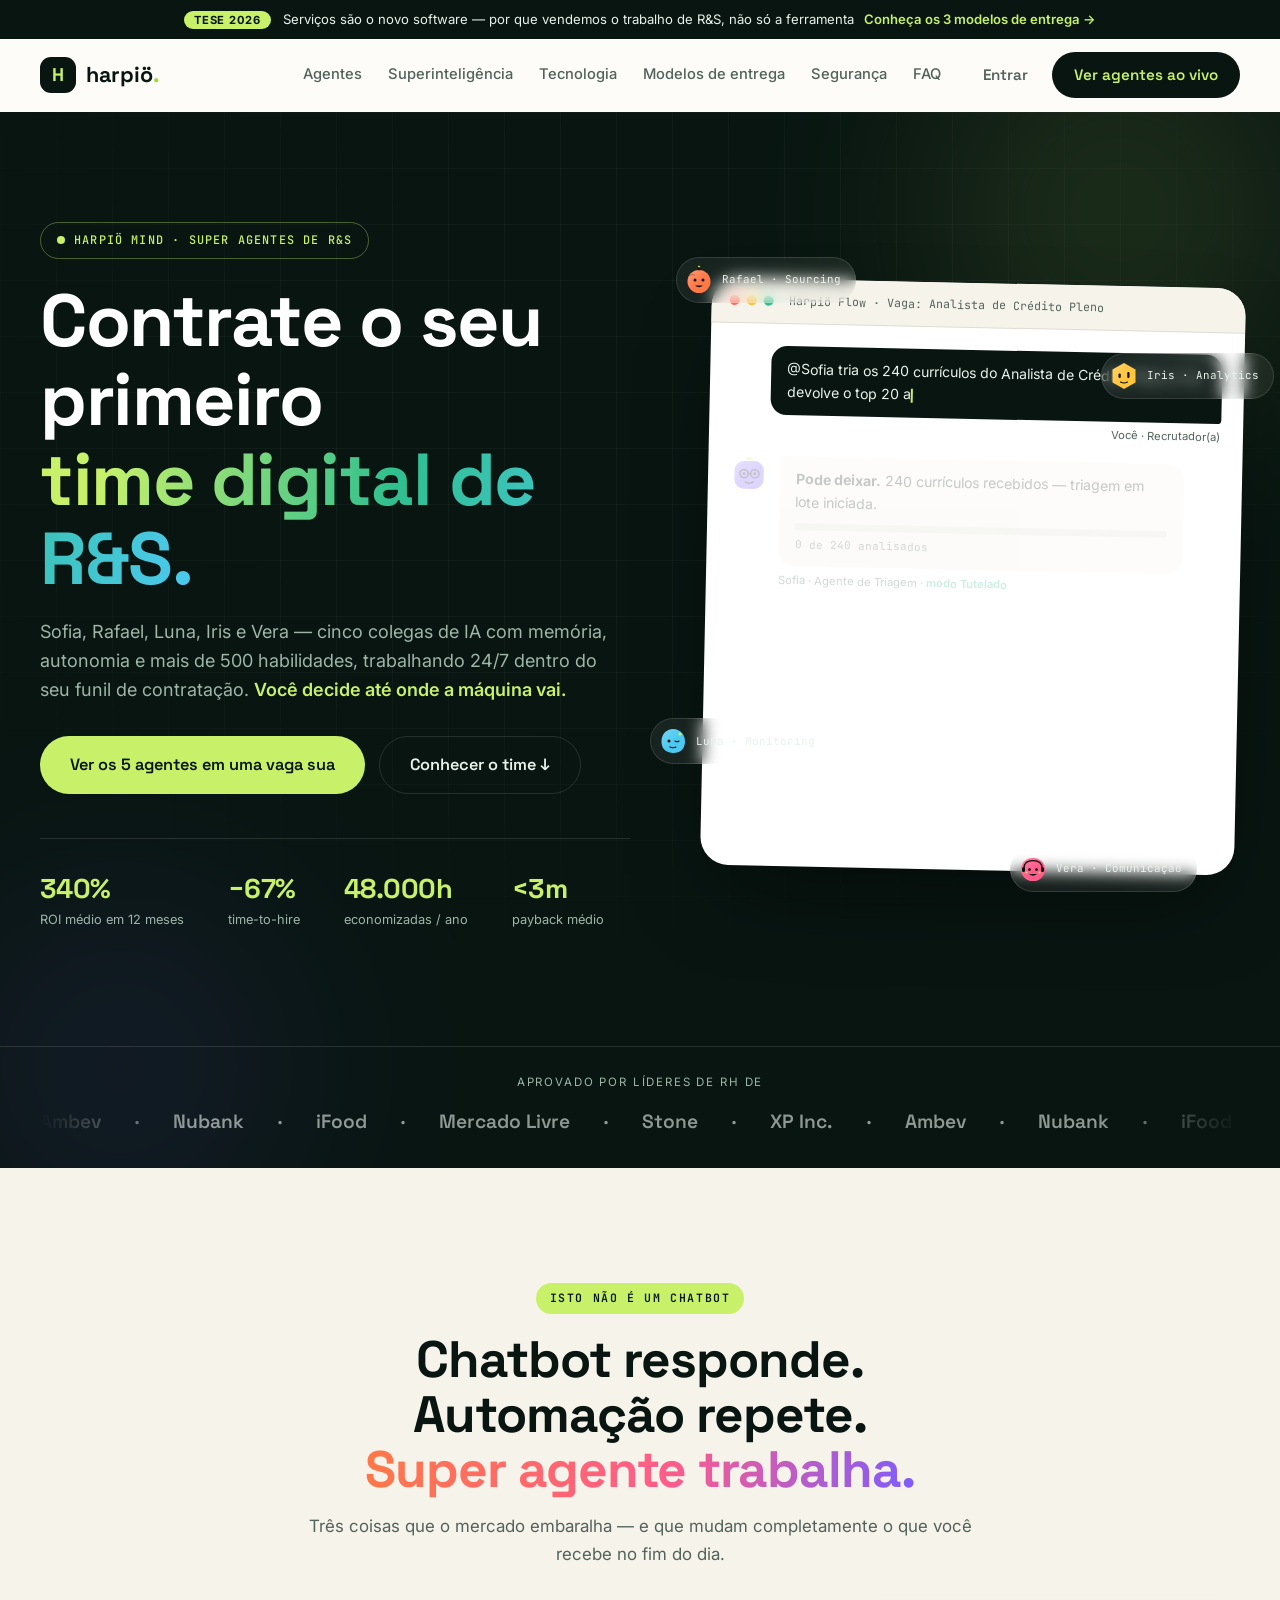
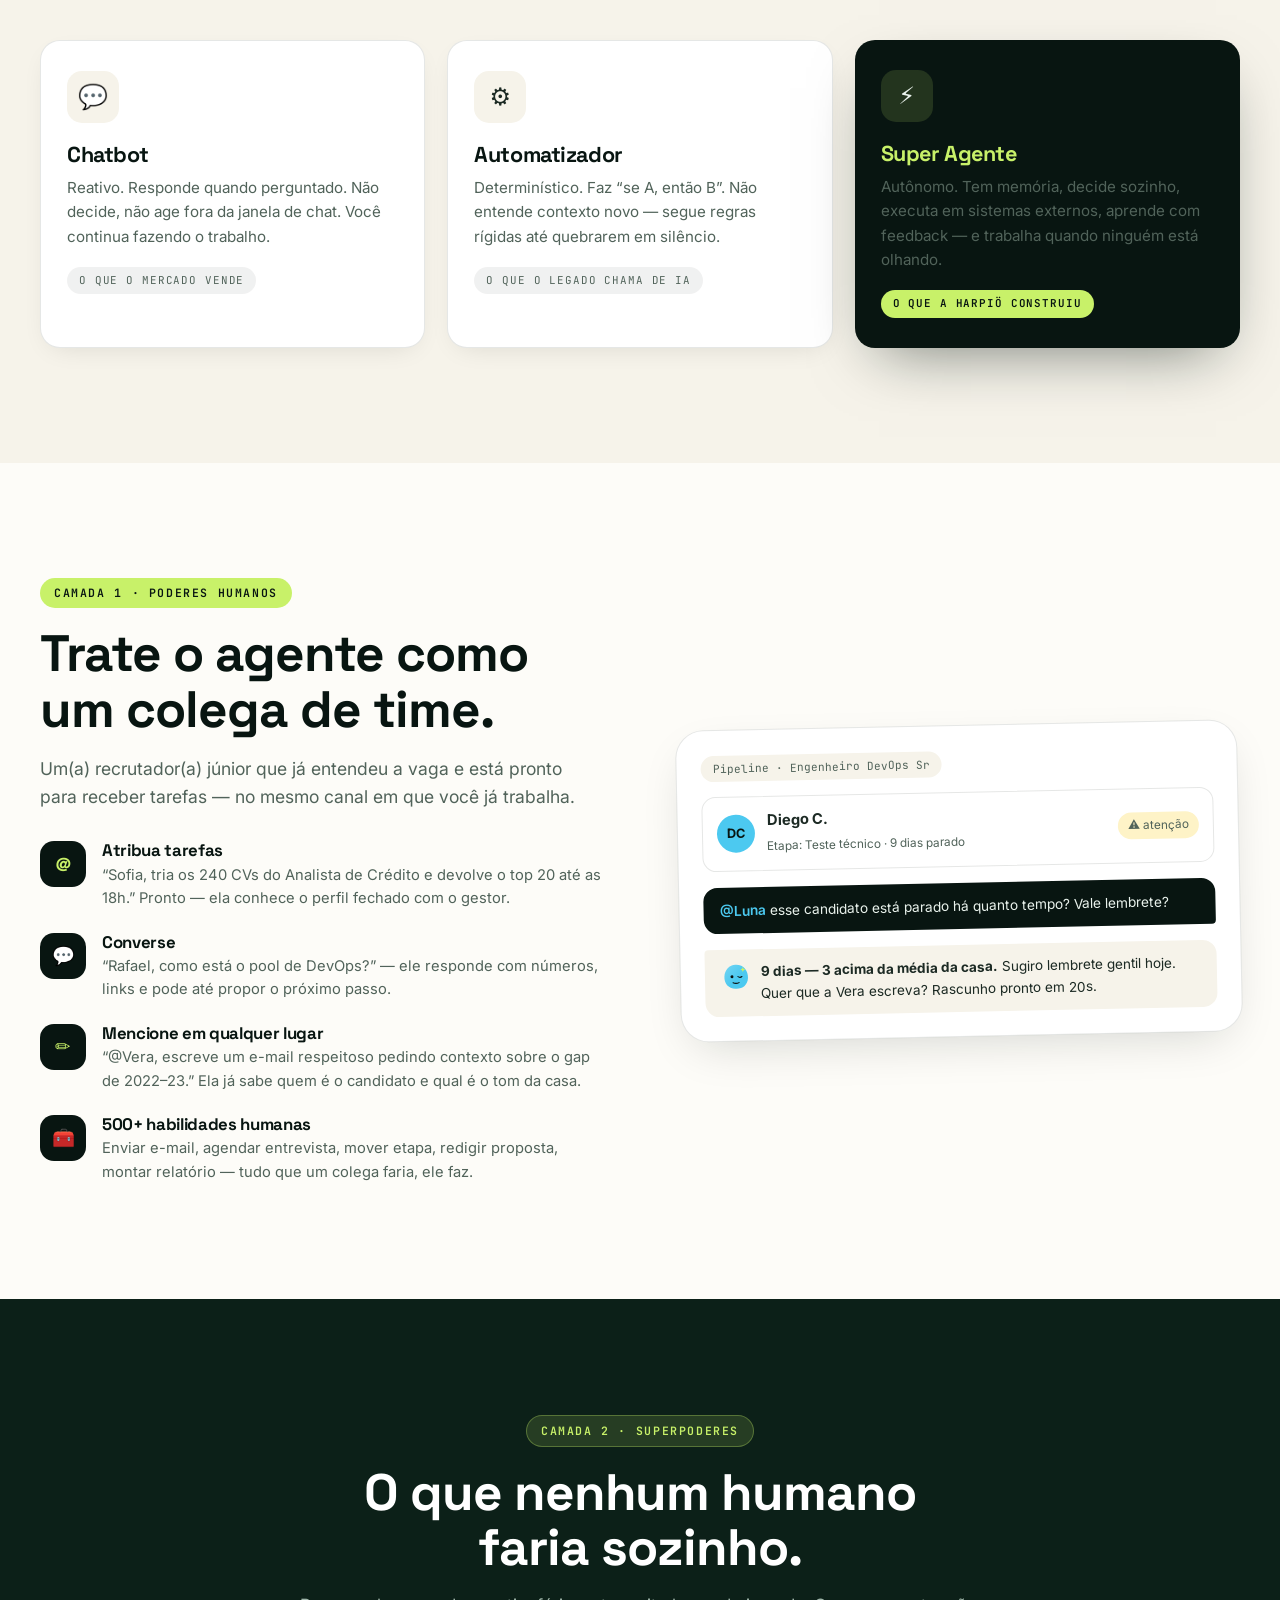
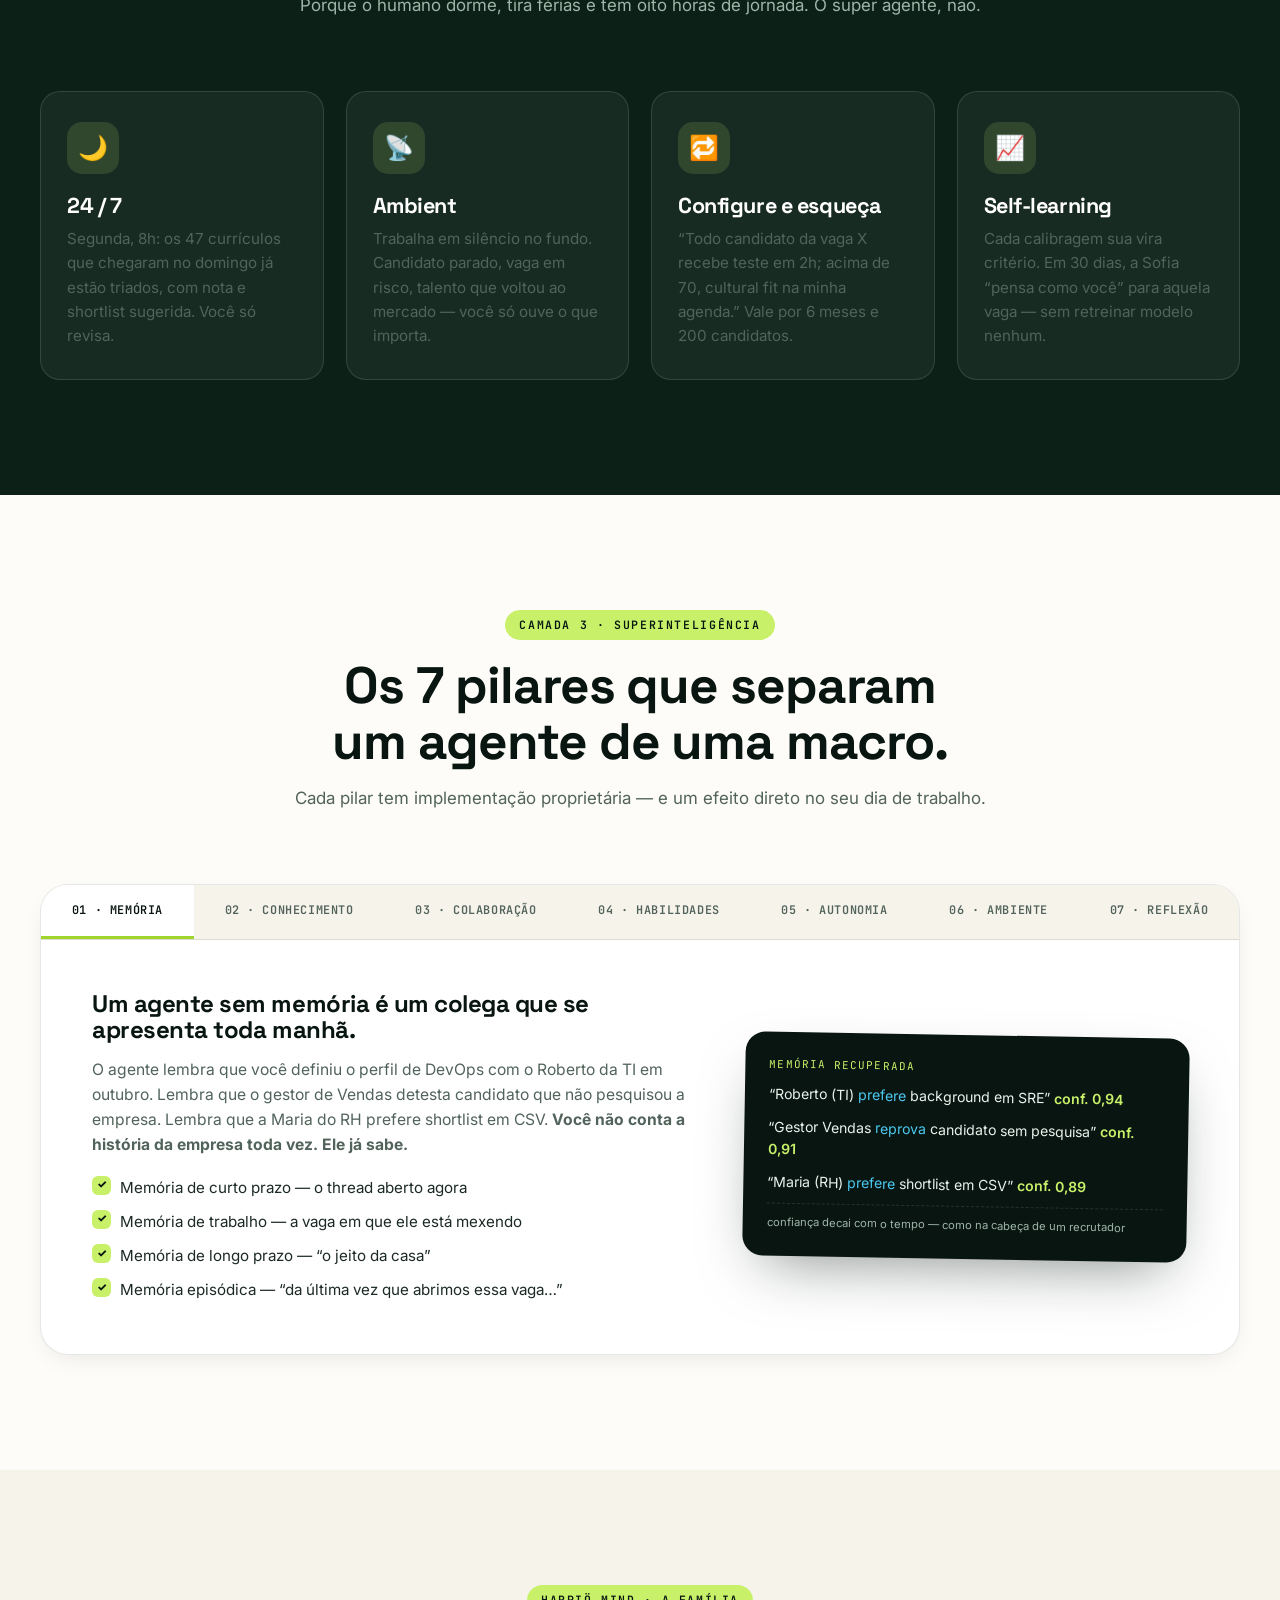
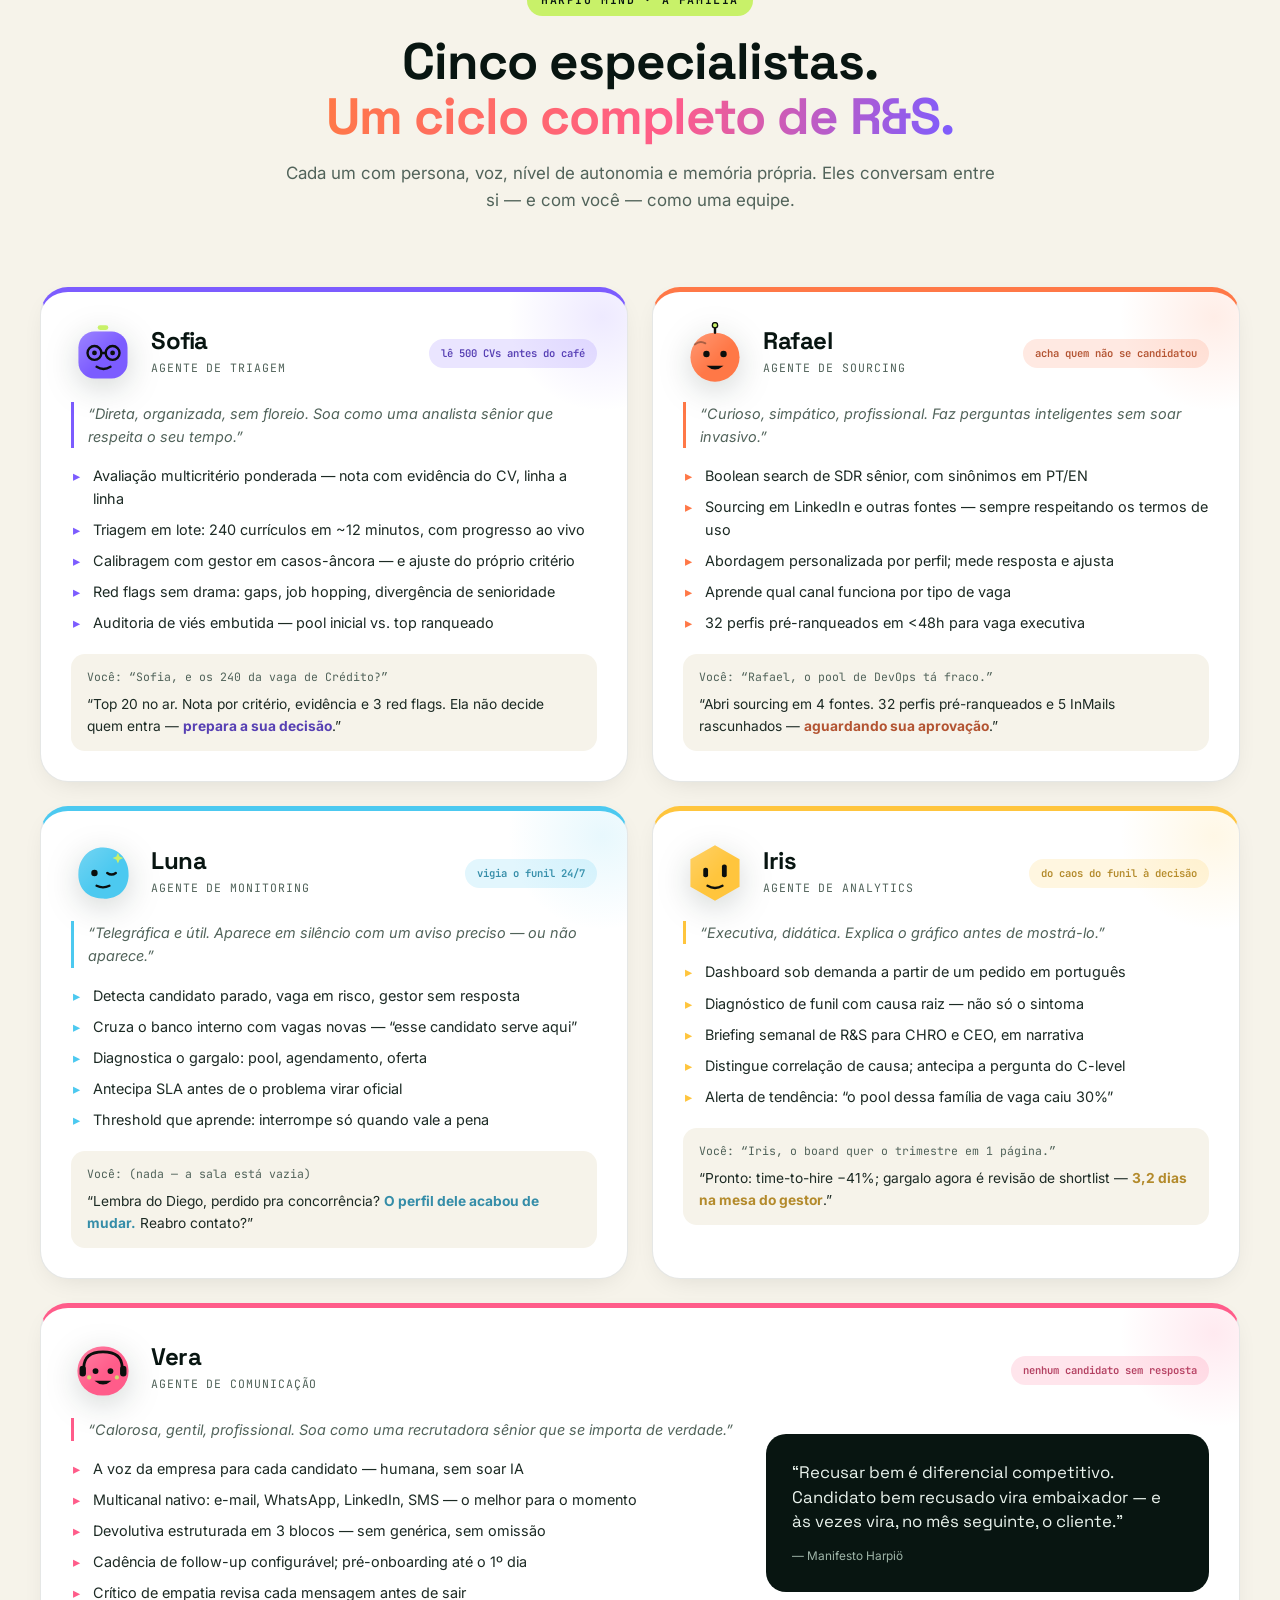
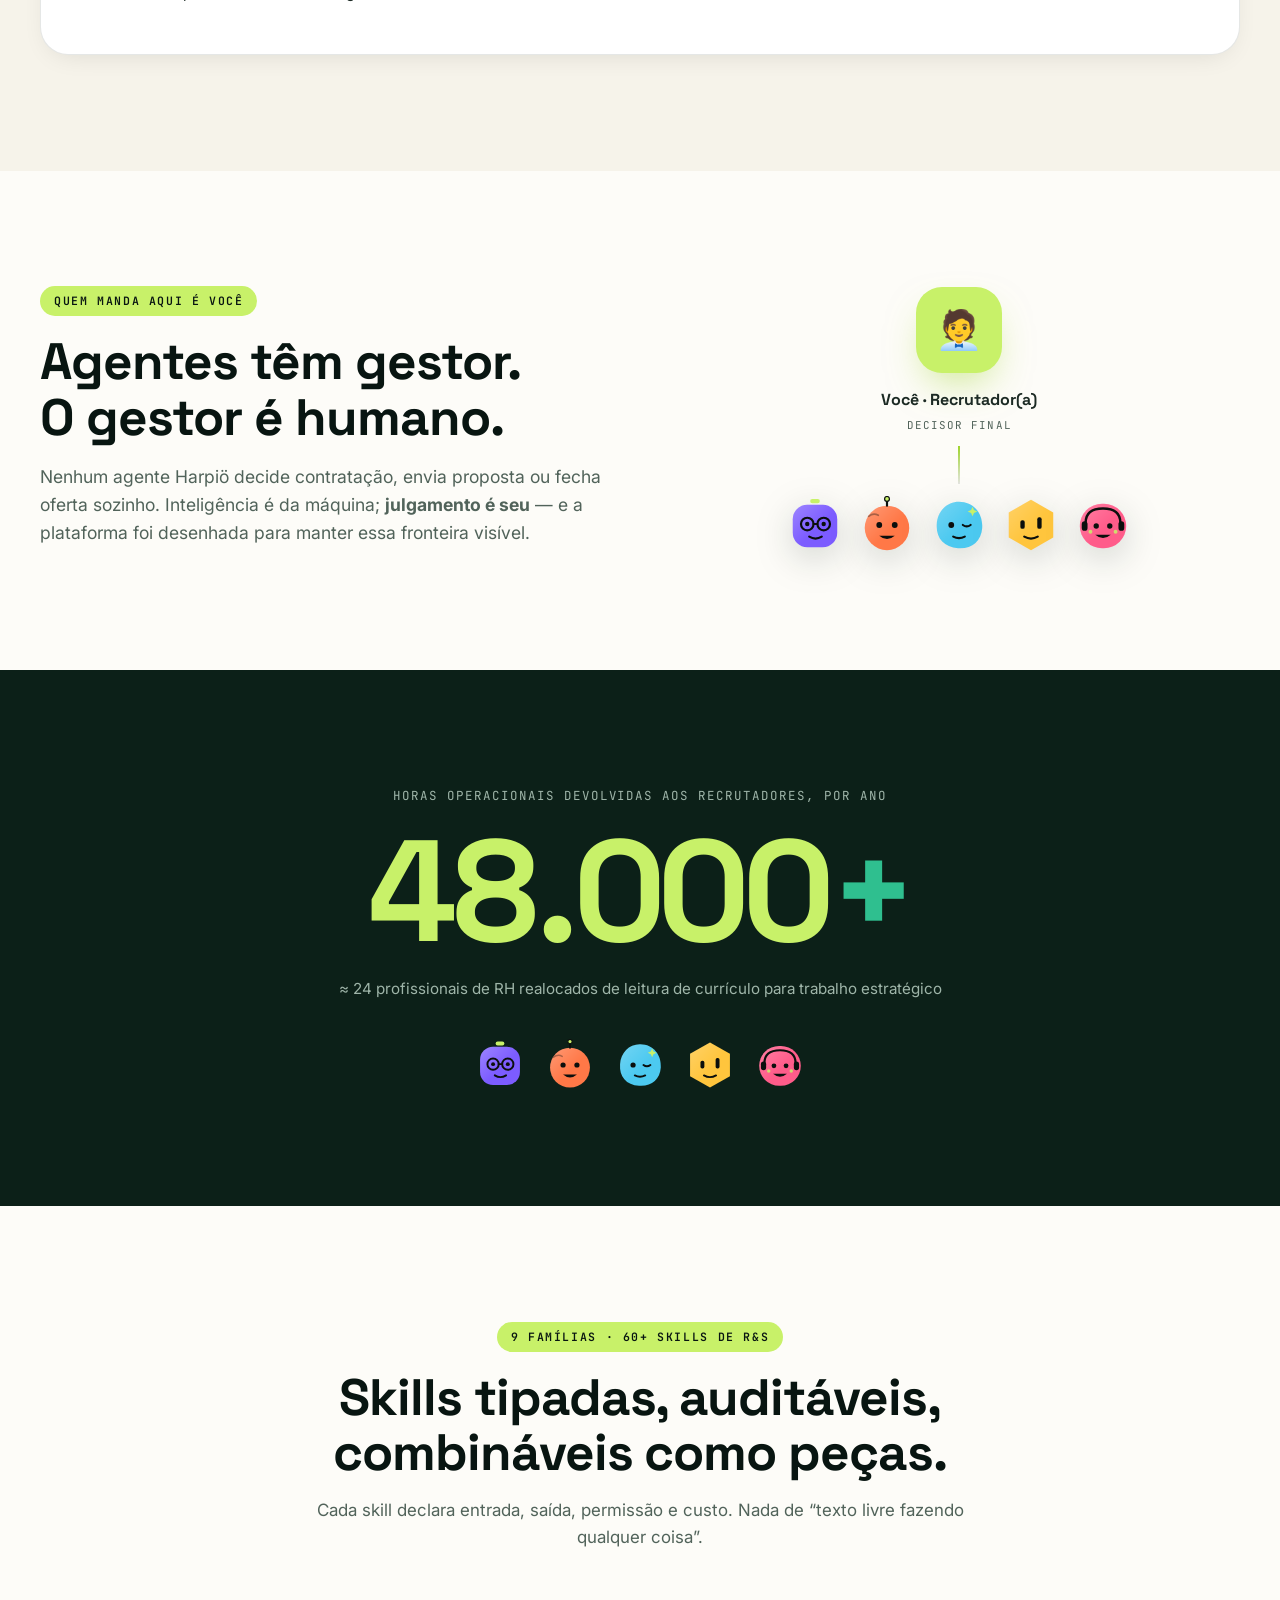
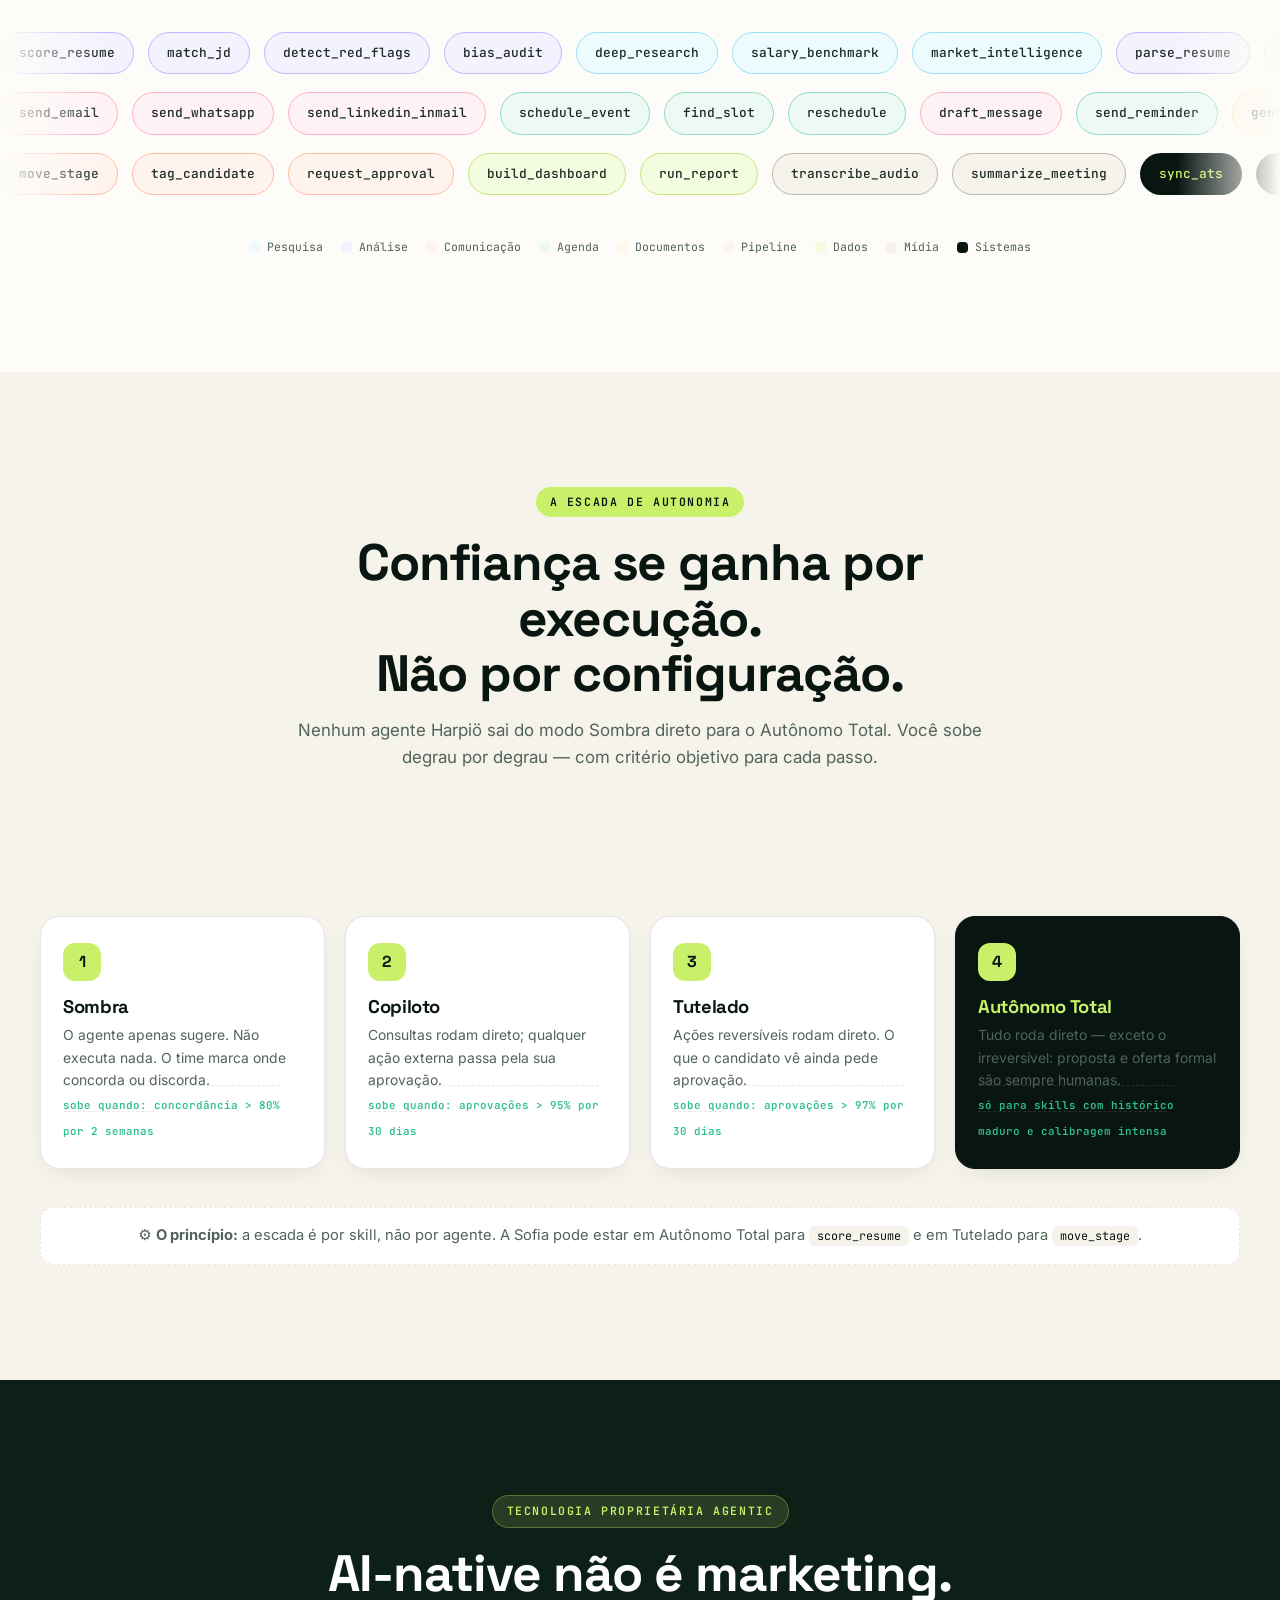
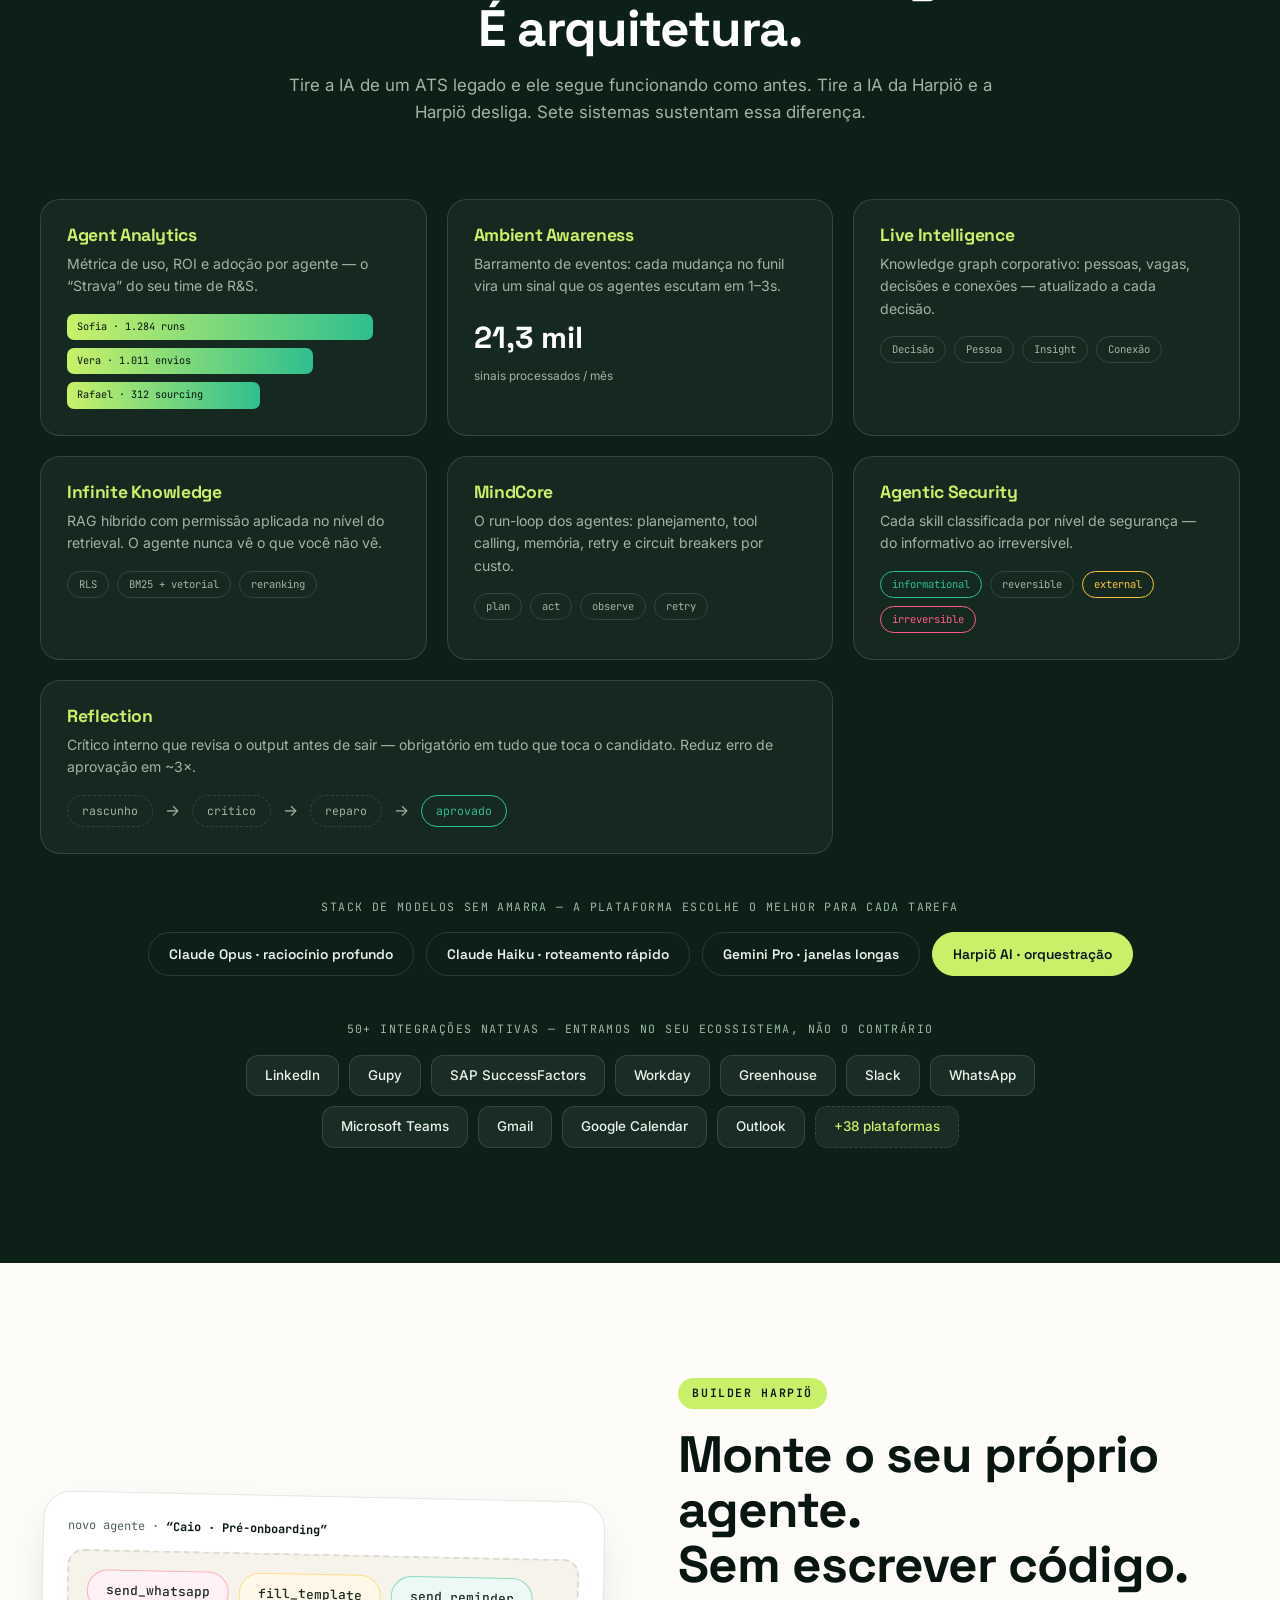
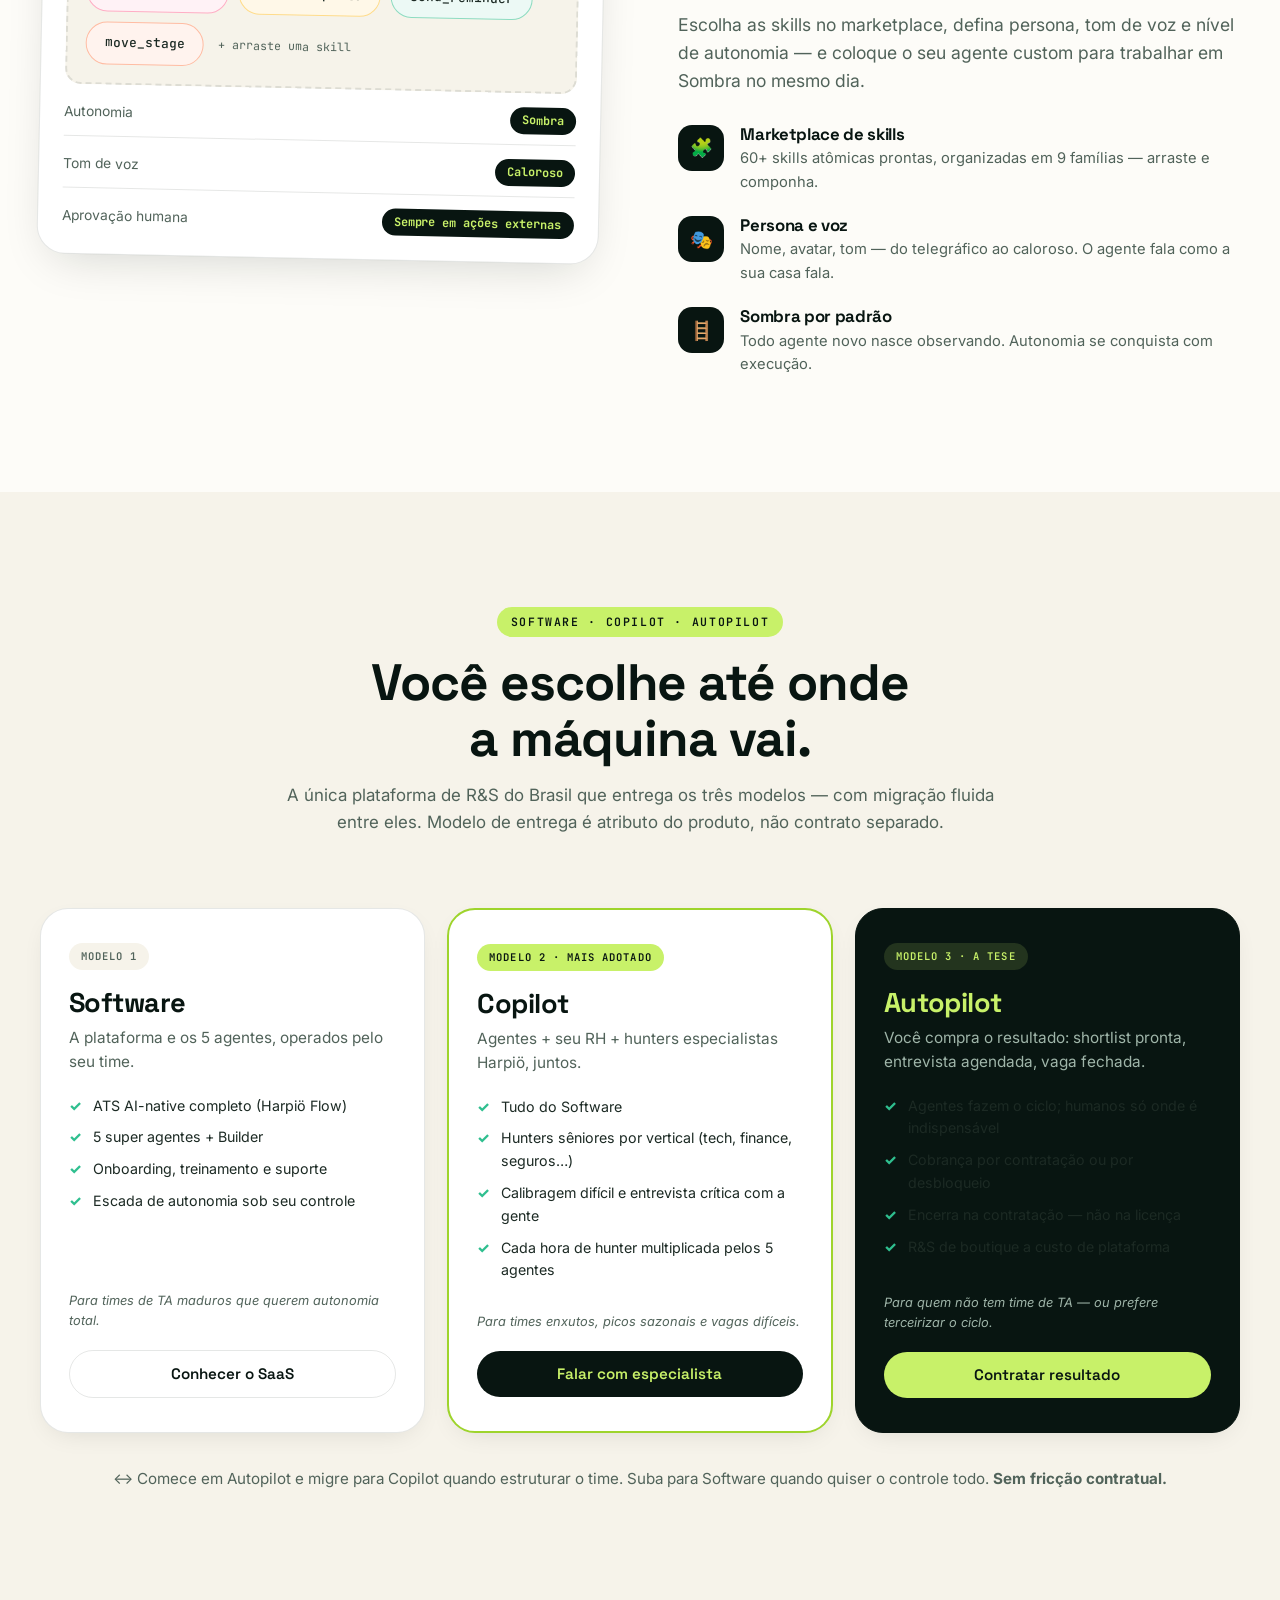
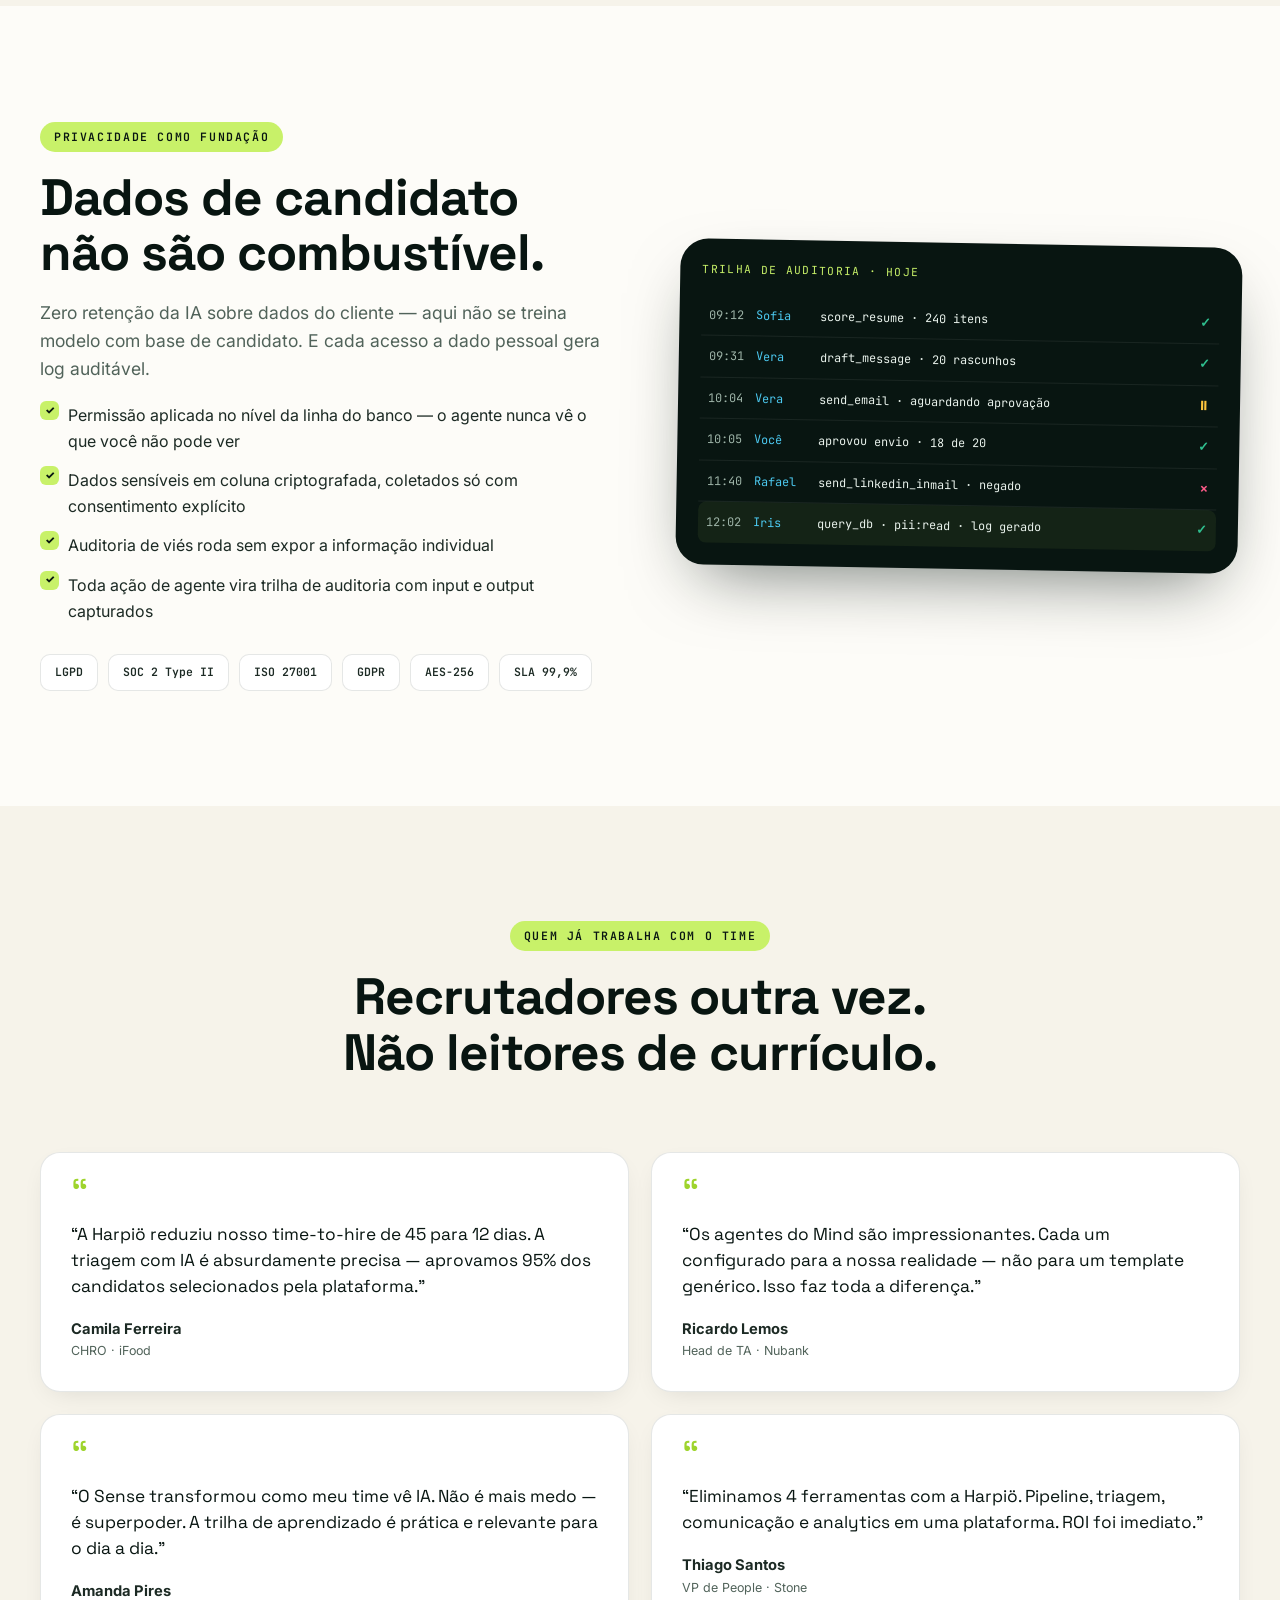
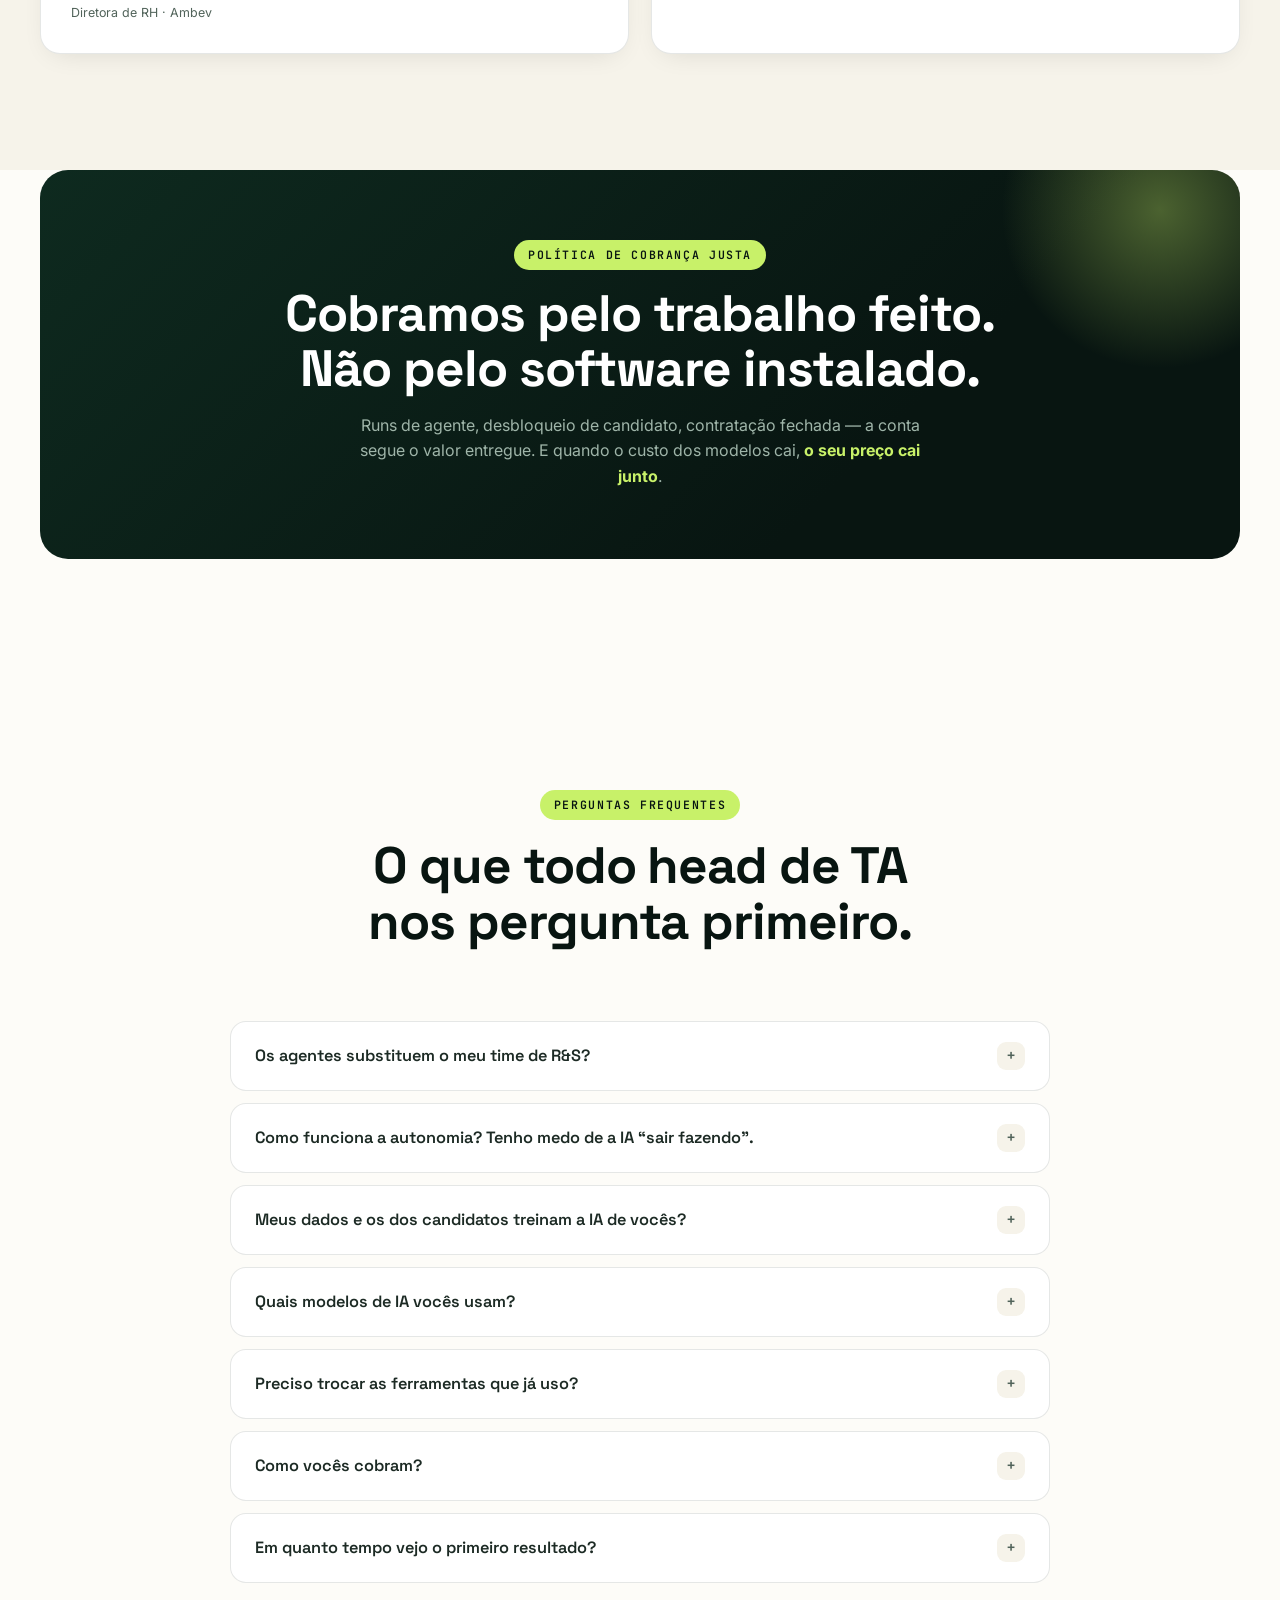
==== index.html @ da3b15f9 "Cria landing page Harpiö Mind — Super Agentes de R&S Landing page AI-native da Harpiö apresentando o" ====
<!DOCTYPE html>
<html lang="pt-BR">
<head>
  <meta charset="UTF-8" />
  <meta name="viewport" content="width=device-width, initial-scale=1.0" />
  <title>Harpiö Mind · Super Agentes de R&S — A primeira HRtech AI-native do Brasil</title>
  <meta name="description" content="Sofia, Rafael, Luna, Iris e Vera — cinco super agentes de IA especialistas em Recrutamento & Seleção. Com memória, autonomia e 500+ habilidades, operando 24/7 dentro do seu funil." />
  <meta property="og:title" content="Harpiö Mind · Super Agentes de R&S" />
  <meta property="og:description" content="O primeiro time digital de R&S do Brasil. Você decide até onde a máquina vai." />
  <link rel="preconnect" href="https://fonts.googleapis.com" />
  <link rel="preconnect" href="https://fonts.gstatic.com" crossorigin />
  <link href="https://fonts.googleapis.com/css2?family=Space+Grotesk:wght@400;500;600;700&family=Inter:wght@400;500;600;700&family=JetBrains+Mono:wght@400;500;600&display=swap" rel="stylesheet" />
  <link rel="stylesheet" href="assets/css/styles.css" />
  <link rel="icon" href="data:image/svg+xml,<svg xmlns='http://www.w3.org/2000/svg' viewBox='0 0 64 64'><rect width='64' height='64' rx='16' fill='%23081511'/><text x='32' y='44' font-size='36' font-family='Arial' font-weight='bold' text-anchor='middle' fill='%23C8F169'>H</text></svg>" />
</head>
<body>

  <!-- ============ SVG SPRITE · AVATARES ORIGINAIS DOS AGENTES ============ -->
  <svg width="0" height="0" style="position:absolute" aria-hidden="true">
    <defs>
      <!-- Sofia · Triagem · violeta · óculos de analista -->
      <symbol id="av-sofia" viewBox="0 0 120 120">
        <rect x="14" y="18" width="92" height="88" rx="30" fill="#7C5CFF"/>
        <rect x="14" y="18" width="92" height="88" rx="30" fill="url(#shine)" opacity=".25"/>
        <circle cx="44" cy="58" r="13" fill="none" stroke="#0B0F0D" stroke-width="4.5"/>
        <circle cx="78" cy="58" r="13" fill="none" stroke="#0B0F0D" stroke-width="4.5"/>
        <line x1="57" y1="58" x2="65" y2="58" stroke="#0B0F0D" stroke-width="4.5" stroke-linecap="round"/>
        <circle cx="44" cy="58" r="4.5" fill="#0B0F0D"/>
        <circle cx="78" cy="58" r="4.5" fill="#0B0F0D"/>
        <path d="M48 84 Q61 92 74 84" fill="none" stroke="#0B0F0D" stroke-width="4.5" stroke-linecap="round"/>
        <rect x="50" y="6" width="20" height="9" rx="4.5" fill="#C8F169"/>
      </symbol>
      <!-- Rafael · Sourcing · coral · antena de radar -->
      <symbol id="av-rafael" viewBox="0 0 120 120">
        <circle cx="60" cy="66" r="46" fill="#FF7847"/>
        <circle cx="60" cy="66" r="46" fill="url(#shine)" opacity=".25"/>
        <line x1="60" y1="20" x2="60" y2="8" stroke="#0B0F0D" stroke-width="4.5" stroke-linecap="round"/>
        <circle cx="60" cy="6" r="5" fill="#C8F169" stroke="#0B0F0D" stroke-width="2.5"/>
        <circle cx="44" cy="60" r="6" fill="#0B0F0D"/>
        <circle cx="76" cy="60" r="6" fill="#0B0F0D"/>
        <path d="M44 82 Q60 96 76 82" fill="#0B0F0D"/>
        <path d="M22 42 Q32 34 42 40" fill="none" stroke="#0B0F0D" stroke-width="3.5" stroke-linecap="round" opacity=".35"/>
      </symbol>
      <!-- Luna · Monitoring · ciano · olho fechado, vigia noturna -->
      <symbol id="av-luna" viewBox="0 0 120 120">
        <path d="M60 12 C 92 12 110 38 108 66 C 106 94 86 110 58 108 C 28 106 12 86 14 58 C16 32 34 12 60 12 Z" fill="#4CC9F0"/>
        <path d="M60 12 C 92 12 110 38 108 66 C 106 94 86 110 58 108 C 28 106 12 86 14 58 C16 32 34 12 60 12 Z" fill="url(#shine)" opacity=".22"/>
        <circle cx="44" cy="60" r="6" fill="#0B0F0D"/>
        <path d="M68 60 Q76 66 84 60" fill="none" stroke="#0B0F0D" stroke-width="4.5" stroke-linecap="round"/>
        <path d="M48 84 Q60 90 72 84" fill="none" stroke="#0B0F0D" stroke-width="4.5" stroke-linecap="round"/>
        <path d="M88 22 l3 7 7 3 -7 3 -3 7 -3 -7 -7 -3 7 -3 Z" fill="#C8F169"/>
      </symbol>
      <!-- Iris · Analytics · âmbar · olhos de barra de gráfico -->
      <symbol id="av-iris" viewBox="0 0 120 120">
        <path d="M60 8 L106 34 L106 86 L60 112 L14 86 L14 34 Z" rx="20" fill="#FFC53D"/>
        <path d="M60 8 L106 34 L106 86 L60 112 L14 86 L14 34 Z" fill="url(#shine)" opacity=".22"/>
        <rect x="38" y="50" width="9" height="18" rx="4" fill="#0B0F0D"/>
        <rect x="73" y="44" width="9" height="24" rx="4" fill="#0B0F0D"/>
        <path d="M46 84 Q60 92 74 84" fill="none" stroke="#0B0F0D" stroke-width="4.5" stroke-linecap="round"/>
      </symbol>
      <!-- Vera · Comunicação · rosa · headset e sorriso largo -->
      <symbol id="av-vera" viewBox="0 0 120 120">
        <rect x="12" y="16" width="96" height="92" rx="46" fill="#FF5C8A"/>
        <rect x="12" y="16" width="96" height="92" rx="46" fill="url(#shine)" opacity=".22"/>
        <path d="M24 56 Q24 26 60 26 Q96 26 96 56" fill="none" stroke="#0B0F0D" stroke-width="5" stroke-linecap="round"/>
        <rect x="16" y="52" width="12" height="20" rx="6" fill="#0B0F0D"/>
        <rect x="92" y="52" width="12" height="20" rx="6" fill="#0B0F0D"/>
        <circle cx="46" cy="62" r="5.5" fill="#0B0F0D"/>
        <circle cx="74" cy="62" r="5.5" fill="#0B0F0D"/>
        <path d="M44 80 Q60 94 76 80" fill="#0B0F0D"/>
        <circle cx="34" cy="74" r="4" fill="#C8F169" opacity=".85"/>
        <circle cx="86" cy="74" r="4" fill="#C8F169" opacity=".85"/>
      </symbol>
      <linearGradient id="shine" x1="0" y1="0" x2="1" y2="1">
        <stop offset="0" stop-color="#fff"/>
        <stop offset=".55" stop-color="#fff" stop-opacity="0"/>
      </linearGradient>
    </defs>
  </svg>

  <!-- ============ BARRA DE ANÚNCIO ============ -->
  <div class="announce">
    <p><span class="announce__tag">Tese 2026</span> Serviços são o novo software — por que vendemos o trabalho de R&S, não só a ferramenta <a href="#entrega">Conheça os 3 modelos de entrega →</a></p>
  </div>

  <!-- ============ HEADER ============ -->
  <header class="header" id="header">
    <div class="container header__inner">
      <a href="#" class="logo" aria-label="Harpiö — início">
        <span class="logo__mark">H</span>
        <span class="logo__word">harpiö<span class="logo__dot">.</span></span>
      </a>
      <nav class="nav" id="nav" aria-label="Navegação principal">
        <a href="#agentes">Agentes</a>
        <a href="#superinteligencia">Superinteligência</a>
        <a href="#tecnologia">Tecnologia</a>
        <a href="#entrega">Modelos de entrega</a>
        <a href="#seguranca">Segurança</a>
        <a href="#faq">FAQ</a>
      </nav>
      <div class="header__cta">
        <a href="#" class="btn btn--ghost">Entrar</a>
        <a href="#cta-final" class="btn btn--primary">Ver agentes ao vivo</a>
      </div>
      <button class="burger" id="burger" aria-label="Abrir menu" aria-expanded="false">
        <span></span><span></span><span></span>
      </button>
    </div>
  </header>

  <main>

    <!-- ============ HERO ============ -->
    <section class="hero">
      <div class="hero__glow hero__glow--1"></div>
      <div class="hero__glow hero__glow--2"></div>
      <div class="hero__grid-bg"></div>

      <div class="container hero__inner">
        <div class="hero__copy">
          <span class="chip chip--lime reveal">
            <span class="chip__pulse"></span> Harpiö Mind · Super Agentes de R&S
          </span>
          <h1 class="reveal d1">Contrate o seu primeiro<br/><span class="grad-text">time digital de R&S.</span></h1>
          <p class="hero__sub reveal d2">
            Sofia, Rafael, Luna, Iris e Vera — cinco colegas de IA com memória, autonomia
            e mais de 500 habilidades, trabalhando 24/7 dentro do seu funil de contratação.
            <strong>Você decide até onde a máquina vai.</strong>
          </p>
          <div class="hero__actions reveal d3">
            <a href="#cta-final" class="btn btn--lime btn--lg">Ver os 5 agentes em uma vaga sua</a>
            <a href="#agentes" class="btn btn--outline btn--lg">Conhecer o time ↓</a>
          </div>
          <ul class="hero__stats reveal d4">
            <li><strong>340%</strong><span>ROI médio em 12 meses</span></li>
            <li><strong>−67%</strong><span>time-to-hire</span></li>
            <li><strong>48.000h</strong><span>economizadas / ano</span></li>
            <li><strong>&lt;3m</strong><span>payback médio</span></li>
          </ul>
        </div>

        <!-- Mockup: chat de atribuição de tarefa ao agente -->
        <div class="hero__demo reveal d2" aria-hidden="true">
          <div class="chatcard">
            <div class="chatcard__bar">
              <span class="dot dot--r"></span><span class="dot dot--y"></span><span class="dot dot--g"></span>
              <span class="chatcard__title">Harpiö Flow · Vaga: Analista de Crédito Pleno</span>
            </div>
            <div class="chatcard__body" id="chat-demo">
              <div class="msg msg--user">
                <div class="msg__bubble"><span id="typed-cmd"></span><span class="caret"></span></div>
                <span class="msg__who">Você · Recrutador(a)</span>
              </div>
              <div class="msg msg--agent" id="agent-reply">
                <div class="msg__avatar"><svg><use href="#av-sofia"/></svg></div>
                <div>
                  <div class="msg__bubble msg__bubble--agent">
                    <strong>Pode deixar.</strong> 240 currículos recebidos — triagem em lote iniciada.
                    <div class="progress"><div class="progress__fill" id="progress-fill"></div></div>
                    <span class="progress__label" id="progress-label">0 de 240 analisados</span>
                  </div>
                  <span class="msg__who">Sofia · Agente de Triagem · <em>modo Tutelado</em></span>
                </div>
              </div>
              <div class="msg msg--agent msg--result" id="agent-result">
                <div class="msg__avatar"><svg><use href="#av-sofia"/></svg></div>
                <div>
                  <div class="msg__bubble msg__bubble--agent">
                    ✦ <strong>Shortlist pronta às 17h42.</strong> Top 20 com nota por critério,
                    evidência do CV linha a linha e 3 red flags sinalizadas — sem drama.
                    <div class="minilist">
                      <span><b>92</b> M. Tavares — hard skills 38/40 · sênior ✓</span>
                      <span><b>88</b> J. Okamoto — regulação de sinistros ✓</span>
                      <span><b>85</b> R. Ferraz — gap 2023 <i>(contexto pedido à Vera)</i></span>
                    </div>
                  </div>
                  <span class="msg__who">Revisão humana pendente · você é o juiz</span>
                </div>
              </div>
            </div>
          </div>
          <!-- avatares flutuantes -->
          <div class="float float--rafael"><svg><use href="#av-rafael"/></svg><span>Rafael · Sourcing</span></div>
          <div class="float float--luna"><svg><use href="#av-luna"/></svg><span>Luna · Monitoring</span></div>
          <div class="float float--iris"><svg><use href="#av-iris"/></svg><span>Iris · Analytics</span></div>
          <div class="float float--vera"><svg><use href="#av-vera"/></svg><span>Vera · Comunicação</span></div>
        </div>
      </div>

      <!-- Faixa de confiança -->
      <div class="trust">
        <div class="container">
          <p class="trust__label">Aprovado por líderes de RH de</p>
          <div class="trust__marquee">
            <div class="trust__track">
              <span>Ambev</span><span>·</span><span>Nubank</span><span>·</span><span>iFood</span><span>·</span>
              <span>Mercado Livre</span><span>·</span><span>Stone</span><span>·</span><span>XP Inc.</span><span>·</span>
              <span>Ambev</span><span>·</span><span>Nubank</span><span>·</span><span>iFood</span><span>·</span>
              <span>Mercado Livre</span><span>·</span><span>Stone</span><span>·</span><span>XP Inc.</span><span>·</span>
            </div>
          </div>
        </div>
      </div>
    </section>

    <!-- ============ NÃO É CHATBOT ============ -->
    <section class="section section--cream" id="diferenca">
      <div class="container">
        <div class="section__head reveal">
          <span class="eyebrow">Isto não é um chatbot</span>
          <h2>Chatbot responde. Automação repete.<br/><span class="grad-text-warm">Super agente trabalha.</span></h2>
          <p>Três coisas que o mercado embaralha — e que mudam completamente o que você recebe no fim do dia.</p>
        </div>
        <div class="grid-3">
          <article class="card card--flat reveal">
            <div class="card__icon">💬</div>
            <h3>Chatbot</h3>
            <p>Reativo. Responde quando perguntado. Não decide, não age fora da janela de chat. Você continua fazendo o trabalho.</p>
            <span class="tag tag--muted">o que o mercado vende</span>
          </article>
          <article class="card card--flat reveal d1">
            <div class="card__icon">⚙️</div>
            <h3>Automatizador</h3>
            <p>Determinístico. Faz “se A, então B”. Não entende contexto novo — segue regras rígidas até quebrarem em silêncio.</p>
            <span class="tag tag--muted">o que o legado chama de IA</span>
          </article>
          <article class="card card--dark reveal d2">
            <div class="card__icon">⚡</div>
            <h3>Super Agente</h3>
            <p>Autônomo. Tem memória, decide sozinho, executa em sistemas externos, aprende com feedback — e trabalha quando ninguém está olhando.</p>
            <span class="tag tag--lime">o que a Harpiö construiu</span>
          </article>
        </div>
      </div>
    </section>

    <!-- ============ CAMADA 1 · PODERES HUMANOS ============ -->
    <section class="section" id="poderes">
      <div class="container split">
        <div class="split__copy">
          <span class="eyebrow reveal">Camada 1 · Poderes humanos</span>
          <h2 class="reveal d1">Trate o agente como<br/>um colega de time.</h2>
          <p class="lead reveal d2">Um(a) recrutador(a) júnior que já entendeu a vaga e está pronto para receber tarefas — no mesmo canal em que você já trabalha.</p>
          <ul class="featlist">
            <li class="reveal"><span class="featlist__ico">＠</span><div><h4>Atribua tarefas</h4><p>“Sofia, tria os 240 CVs do Analista de Crédito e devolve o top 20 até as 18h.” Pronto — ela conhece o perfil fechado com o gestor.</p></div></li>
            <li class="reveal d1"><span class="featlist__ico">💬</span><div><h4>Converse</h4><p>“Rafael, como está o pool de DevOps?” — ele responde com números, links e pode até propor o próximo passo.</p></div></li>
            <li class="reveal d2"><span class="featlist__ico">✏️</span><div><h4>Mencione em qualquer lugar</h4><p>“@Vera, escreve um e-mail respeitoso pedindo contexto sobre o gap de 2022–23.” Ela já sabe quem é o candidato e qual é o tom da casa.</p></div></li>
            <li class="reveal d3"><span class="featlist__ico">🧰</span><div><h4>500+ habilidades humanas</h4><p>Enviar e-mail, agendar entrevista, mover etapa, redigir proposta, montar relatório — tudo que um colega faria, ele faz.</p></div></li>
          </ul>
        </div>
        <div class="split__visual reveal d2">
          <div class="panel panel--mention">
            <div class="panel__row"><span class="panel__chip">Pipeline · Engenheiro DevOps Sr</span></div>
            <div class="panel__candidate">
              <div class="panel__avatar">DC</div>
              <div><strong>Diego C.</strong><span>Etapa: Teste técnico · 9 dias parado</span></div>
              <span class="panel__flag">⚠ atenção</span>
            </div>
            <div class="panel__mention">
              <span class="panel__at">@Luna</span> esse candidato está parado há quanto tempo? Vale lembrete?
            </div>
            <div class="panel__answer">
              <div class="msg__avatar msg__avatar--sm"><svg><use href="#av-luna"/></svg></div>
              <p><strong>9 dias — 3 acima da média da casa.</strong> Sugiro lembrete gentil hoje. Quer que a Vera escreva? Rascunho pronto em 20s.</p>
            </div>
          </div>
        </div>
      </div>
    </section>

    <!-- ============ CAMADA 2 · SUPERPODERES ============ -->
    <section class="section section--dark" id="superpoderes">
      <div class="container">
        <div class="section__head section__head--light reveal">
          <span class="eyebrow eyebrow--lime">Camada 2 · Superpoderes</span>
          <h2>O que nenhum humano<br/>faria sozinho.</h2>
          <p>Porque o humano dorme, tira férias e tem oito horas de jornada. O super agente, não.</p>
        </div>
        <div class="grid-4">
          <article class="card card--glass reveal">
            <div class="card__icon card__icon--lime">🌙</div>
            <h3>24 / 7</h3>
            <p>Segunda, 8h: os 47 currículos que chegaram no domingo já estão triados, com nota e shortlist sugerida. Você só revisa.</p>
          </article>
          <article class="card card--glass reveal d1">
            <div class="card__icon card__icon--lime">📡</div>
            <h3>Ambient</h3>
            <p>Trabalha em silêncio no fundo. Candidato parado, vaga em risco, talento que voltou ao mercado — você só ouve o que importa.</p>
          </article>
          <article class="card card--glass reveal d2">
            <div class="card__icon card__icon--lime">🔁</div>
            <h3>Configure e esqueça</h3>
            <p>“Todo candidato da vaga X recebe teste em 2h; acima de 70, cultural fit na minha agenda.” Vale por 6 meses e 200 candidatos.</p>
          </article>
          <article class="card card--glass reveal d3">
            <div class="card__icon card__icon--lime">📈</div>
            <h3>Self-learning</h3>
            <p>Cada calibragem sua vira critério. Em 30 dias, a Sofia “pensa como você” para aquela vaga — sem retreinar modelo nenhum.</p>
          </article>
        </div>
      </div>
    </section>

    <!-- ============ CAMADA 3 · SUPERINTELIGÊNCIA · TABS ============ -->
    <section class="section" id="superinteligencia">
      <div class="container">
        <div class="section__head reveal">
          <span class="eyebrow">Camada 3 · Superinteligência</span>
          <h2>Os 7 pilares que separam<br/>um agente de uma macro.</h2>
          <p>Cada pilar tem implementação proprietária — e um efeito direto no seu dia de trabalho.</p>
        </div>

        <div class="tabs reveal d1">
          <div class="tabs__nav" role="tablist" aria-label="Pilares da superinteligência">
            <button class="tabs__btn is-active" role="tab" aria-selected="true" data-tab="memoria">01 · Memória</button>
            <button class="tabs__btn" role="tab" aria-selected="false" data-tab="conhecimento">02 · Conhecimento</button>
            <button class="tabs__btn" role="tab" aria-selected="false" data-tab="colaboracao">03 · Colaboração</button>
            <button class="tabs__btn" role="tab" aria-selected="false" data-tab="habilidades">04 · Habilidades</button>
            <button class="tabs__btn" role="tab" aria-selected="false" data-tab="autonomia">05 · Autonomia</button>
            <button class="tabs__btn" role="tab" aria-selected="false" data-tab="ambiente">06 · Ambiente</button>
            <button class="tabs__btn" role="tab" aria-selected="false" data-tab="reflexao">07 · Reflexão</button>
          </div>

          <div class="tabs__panel is-active" id="tab-memoria" role="tabpanel">
            <div class="tabs__grid">
              <div>
                <h3>Um agente sem memória é um colega que se apresenta toda manhã.</h3>
                <p>O agente lembra que você definiu o perfil de DevOps com o Roberto da TI em outubro. Lembra que o gestor de Vendas detesta candidato que não pesquisou a empresa. Lembra que a Maria do RH prefere shortlist em CSV. <strong>Você não conta a história da empresa toda vez. Ele já sabe.</strong></p>
                <ul class="ticks">
                  <li>Memória de curto prazo — o thread aberto agora</li>
                  <li>Memória de trabalho — a vaga em que ele está mexendo</li>
                  <li>Memória de longo prazo — “o jeito da casa”</li>
                  <li>Memória episódica — “da última vez que abrimos essa vaga…”</li>
                </ul>
              </div>
              <div class="tabs__art">
                <div class="memocard">
                  <span class="memocard__k">memória recuperada</span>
                  <p>“Roberto (TI) <em>prefere</em> background em SRE” <b>conf. 0,94</b></p>
                  <p>“Gestor Vendas <em>reprova</em> candidato sem pesquisa” <b>conf. 0,91</b></p>
                  <p>“Maria (RH) <em>prefere</em> shortlist em CSV” <b>conf. 0,89</b></p>
                  <span class="memocard__note">confiança decai com o tempo — como na cabeça de um recrutador</span>
                </div>
              </div>
            </div>
          </div>

          <div class="tabs__panel" id="tab-conhecimento" role="tabpanel" hidden>
            <div class="tabs__grid">
              <div>
                <h3>Três rolodex ligados ao mesmo tempo.</h3>
                <p>Como uma headhunter sênior: ela não decora cada telefone — sabe onde procurar e em segundos tem o histórico completo.</p>
                <ul class="ticks">
                  <li><strong>Rolodex interno</strong> — vagas, candidatos, feedbacks, decisões de hire/no-hire</li>
                  <li><strong>Rolodex conectado</strong> — Gmail, Drive, LinkedIn, ATS legado</li>
                  <li><strong>Rolodex do mundo</strong> — salário de mercado, notícias, perfis públicos em tempo real</li>
                </ul>
                <p class="footnote">Busca híbrida (keyword + semântica) com reranking: ~18% mais relevante que qualquer método isolado.</p>
              </div>
              <div class="tabs__art">
                <div class="memocard">
                  <span class="memocard__k">retrieval permission-aware</span>
                  <p>O agente nunca vê mais do que <em>o usuário que o invocou</em> pode ver.</p>
                  <p>Permissão aplicada no nível da linha do banco — não no prompt.</p>
                  <span class="memocard__note">RLS · BM25 + vetorial · reciprocal rank fusion</span>
                </div>
              </div>
            </div>
          </div>

          <div class="tabs__panel" id="tab-colaboracao" role="tabpanel" hidden>
            <div class="tabs__grid">
              <div>
                <h3>Nenhum agente trabalha sozinho.</h3>
                <p>A Sofia tria, passa para a Vera comunicar, que passa para a Iris medir o ciclo — sem você orquestrar manualmente. E o humano segue como decisor final, sempre.</p>
                <ul class="ticks">
                  <li>Com humanos — você revisa, aprova, calibra</li>
                  <li>Com agentes — hand-off contextual entre Sofia, Rafael, Luna, Iris e Vera</li>
                  <li>Com sistemas — ATS, e-mail, agenda, LinkedIn, cada um com sua permissão</li>
                </ul>
              </div>
              <div class="tabs__art">
                <div class="handoff">
                  <div class="handoff__node"><svg><use href="#av-sofia"/></svg><span>triou 240</span></div>
                  <span class="handoff__arrow">→</span>
                  <div class="handoff__node"><svg><use href="#av-vera"/></svg><span>comunica 20</span></div>
                  <span class="handoff__arrow">→</span>
                  <div class="handoff__node"><svg><use href="#av-iris"/></svg><span>mede o ciclo</span></div>
                </div>
              </div>
            </div>
          </div>

          <div class="tabs__panel" id="tab-habilidades" role="tabpanel" hidden>
            <div class="tabs__grid">
              <div>
                <h3>Habilidade é a competência. Skill é a ação atômica.</h3>
                <p>Um recrutador sênior tem a habilidade de “fechar vaga executiva” — e a exerce combinando dezenas de micro-ações. Cada agente Harpiö funciona igual: uma especialidade, dezenas de skills tipadas.</p>
                <p class="footnote">Toda skill tem schema de entrada e saída, permissões e custo declarados. Saída fora do schema é erro — não aviso amarelo.</p>
              </div>
              <div class="tabs__art">
                <div class="memocard memocard--mono">
                  <span class="memocard__k">skill · score_resume</span>
                  <p>input: candidato + vaga + pesos</p>
                  <p>output: score 0–100 · evidência por critério · red flags</p>
                  <p>permissões: candidate:read · job:read</p>
                  <span class="memocard__note">custo: baixo · safety: informational</span>
                </div>
              </div>
            </div>
          </div>

          <div class="tabs__panel" id="tab-autonomia" role="tabpanel" hidden>
            <div class="tabs__grid">
              <div>
                <h3>Autonomia não é “fazer o que quiser”.</h3>
                <p>É saber o que pode fazer sozinho, o que precisa avisar e o que espera a sua aprovação. Quatro níveis, configurados por você — e por skill, não por agente.</p>
                <ul class="ticks">
                  <li><strong>Sombra</strong> — observa e sugere; não age</li>
                  <li><strong>Copiloto</strong> — rascunha; você revisa tudo</li>
                  <li><strong>Tutelado</strong> — age no reversível; pede aprovação no visível</li>
                  <li><strong>Autônomo Total</strong> — age no escopo; você revisa o resultado</li>
                </ul>
              </div>
              <div class="tabs__art">
                <div class="memocard">
                  <span class="memocard__k">decisão do run-loop</span>
                  <p>mover etapa → <b class="ok">executa</b></p>
                  <p>enviar e-mail ao candidato → <b class="warn">pede aprovação</b></p>
                  <p>enviar proposta formal → <b class="block">sempre humano</b></p>
                  <span class="memocard__note">níveis de segurança por skill: informational · reversible · external · irreversible</span>
                </div>
              </div>
            </div>
          </div>

          <div class="tabs__panel" id="tab-ambiente" role="tabpanel" hidden>
            <div class="tabs__grid">
              <div>
                <h3>O agente que trabalha sem você abrir o sistema.</h3>
                <p>É a Luna: detecta candidato parado além da média, vaga que vai estourar SLA, calibragem vencendo na mesa do gestor — e o talento que vocês perderam em março e acabou de voltar ao mercado.</p>
                <p><strong>E só interrompe quando vale a pena.</strong> Se você dispensa cinco alertas do mesmo tipo, ela sobe a própria régua.</p>
              </div>
              <div class="tabs__art">
                <div class="memocard">
                  <span class="memocard__k">sinal ambient · score 87</span>
                  <p>“Diego C. — perdido para concorrência em março — mudou o perfil para <em>open to work</em>.”</p>
                  <p class="memocard__cta">Reabrir contato? <b>Sim</b> · Agora não</p>
                  <span class="memocard__note">threshold adaptativo por usuário</span>
                </div>
              </div>
            </div>
          </div>

          <div class="tabs__panel" id="tab-reflexao" role="tabpanel" hidden>
            <div class="tabs__grid">
              <div>
                <h3>Macro repete. Agente se pergunta: “ficou bom?”</h3>
                <p>A Sofia tria 100 currículos, percebe que muita gente caiu na mesma faixa de 60–70 pontos e se questiona: “meu critério está misturando senioridade com fit técnico?” — e refaz antes de te entregar.</p>
                <p class="footnote">Crítico interno obrigatório em triagem final, mensagem a candidato e recomendação de contratação. Reduz erro de aprovação em ~3×.</p>
              </div>
              <div class="tabs__art">
                <div class="memocard">
                  <span class="memocard__k">reflection loop</span>
                  <p>rascunho → crítico interno → reparo → <b class="ok">aprovado p/ revisão humana</b></p>
                  <p>máx. 3 iterações; sem convergência → vira tarefa para humano</p>
                  <span class="memocard__note">aplicado onde custa caro errar</span>
                </div>
              </div>
            </div>
          </div>
        </div>
      </div>
    </section>

    <!-- ============ A FAMÍLIA · 5 AGENTES ============ -->
    <section class="section section--cream" id="agentes">
      <div class="container">
        <div class="section__head reveal">
          <span class="eyebrow">Harpiö Mind · A família</span>
          <h2>Cinco especialistas.<br/><span class="grad-text-warm">Um ciclo completo de R&S.</span></h2>
          <p>Cada um com persona, voz, nível de autonomia e memória própria. Eles conversam entre si — e com você — como uma equipe.</p>
        </div>

        <div class="agents">
          <!-- SOFIA -->
          <article class="agent agent--sofia reveal">
            <header class="agent__head">
              <div class="agent__avatar"><svg><use href="#av-sofia"/></svg></div>
              <div>
                <h3>Sofia</h3>
                <span class="agent__role">Agente de Triagem</span>
              </div>
              <span class="agent__badge">lê 500 CVs antes do café</span>
            </header>
            <p class="agent__voice">“Direta, organizada, sem floreio. Soa como uma analista sênior que respeita o seu tempo.”</p>
            <ul class="agent__skills">
              <li>Avaliação multicritério ponderada — nota com evidência do CV, linha a linha</li>
              <li>Triagem em lote: 240 currículos em ~12 minutos, com progresso ao vivo</li>
              <li>Calibragem com gestor em casos-âncora — e ajuste do próprio critério</li>
              <li>Red flags sem drama: gaps, job hopping, divergência de senioridade</li>
              <li>Auditoria de viés embutida — pool inicial vs. top ranqueado</li>
            </ul>
            <div class="agent__sample">
              <span class="agent__sample-q">Você: “Sofia, e os 240 da vaga de Crédito?”</span>
              <span class="agent__sample-a">“Top 20 no ar. Nota por critério, evidência e 3 red flags. Ela não decide quem entra — <b>prepara a sua decisão</b>.”</span>
            </div>
          </article>

          <!-- RAFAEL -->
          <article class="agent agent--rafael reveal d1">
            <header class="agent__head">
              <div class="agent__avatar"><svg><use href="#av-rafael"/></svg></div>
              <div>
                <h3>Rafael</h3>
                <span class="agent__role">Agente de Sourcing</span>
              </div>
              <span class="agent__badge">acha quem não se candidatou</span>
            </header>
            <p class="agent__voice">“Curioso, simpático, profissional. Faz perguntas inteligentes sem soar invasivo.”</p>
            <ul class="agent__skills">
              <li>Boolean search de SDR sênior, com sinônimos em PT/EN</li>
              <li>Sourcing em LinkedIn e outras fontes — sempre respeitando os termos de uso</li>
              <li>Abordagem personalizada por perfil; mede resposta e ajusta</li>
              <li>Aprende qual canal funciona por tipo de vaga</li>
              <li>32 perfis pré-ranqueados em &lt;48h para vaga executiva</li>
            </ul>
            <div class="agent__sample">
              <span class="agent__sample-q">Você: “Rafael, o pool de DevOps tá fraco.”</span>
              <span class="agent__sample-a">“Abri sourcing em 4 fontes. 32 perfis pré-ranqueados e 5 InMails rascunhados — <b>aguardando sua aprovação</b>.”</span>
            </div>
          </article>

          <!-- LUNA -->
          <article class="agent agent--luna reveal">
            <header class="agent__head">
              <div class="agent__avatar"><svg><use href="#av-luna"/></svg></div>
              <div>
                <h3>Luna</h3>
                <span class="agent__role">Agente de Monitoring</span>
              </div>
              <span class="agent__badge">vigia o funil 24/7</span>
            </header>
            <p class="agent__voice">“Telegráfica e útil. Aparece em silêncio com um aviso preciso — ou não aparece.”</p>
            <ul class="agent__skills">
              <li>Detecta candidato parado, vaga em risco, gestor sem resposta</li>
              <li>Cruza o banco interno com vagas novas — “esse candidato serve aqui”</li>
              <li>Diagnostica o gargalo: pool, agendamento, oferta</li>
              <li>Antecipa SLA antes de o problema virar oficial</li>
              <li>Threshold que aprende: interrompe só quando vale a pena</li>
            </ul>
            <div class="agent__sample">
              <span class="agent__sample-q">Você: (nada — a sala está vazia)</span>
              <span class="agent__sample-a">“Lembra do Diego, perdido pra concorrência? <b>O perfil dele acabou de mudar.</b> Reabro contato?”</span>
            </div>
          </article>

          <!-- IRIS -->
          <article class="agent agent--iris reveal d1">
            <header class="agent__head">
              <div class="agent__avatar"><svg><use href="#av-iris"/></svg></div>
              <div>
                <h3>Iris</h3>
                <span class="agent__role">Agente de Analytics</span>
              </div>
              <span class="agent__badge">do caos do funil à decisão</span>
            </header>
            <p class="agent__voice">“Executiva, didática. Explica o gráfico antes de mostrá-lo.”</p>
            <ul class="agent__skills">
              <li>Dashboard sob demanda a partir de um pedido em português</li>
              <li>Diagnóstico de funil com causa raiz — não só o sintoma</li>
              <li>Briefing semanal de R&S para CHRO e CEO, em narrativa</li>
              <li>Distingue correlação de causa; antecipa a pergunta do C-level</li>
              <li>Alerta de tendência: “o pool dessa família de vaga caiu 30%”</li>
            </ul>
            <div class="agent__sample">
              <span class="agent__sample-q">Você: “Iris, o board quer o trimestre em 1 página.”</span>
              <span class="agent__sample-a">“Pronto: time-to-hire −41%; gargalo agora é revisão de shortlist — <b>3,2 dias na mesa do gestor</b>.”</span>
            </div>
          </article>

          <!-- VERA -->
          <article class="agent agent--vera agent--wide reveal">
            <header class="agent__head">
              <div class="agent__avatar"><svg><use href="#av-vera"/></svg></div>
              <div>
                <h3>Vera</h3>
                <span class="agent__role">Agente de Comunicação</span>
              </div>
              <span class="agent__badge">nenhum candidato sem resposta</span>
            </header>
            <div class="agent__cols">
              <div>
                <p class="agent__voice">“Calorosa, gentil, profissional. Soa como uma recrutadora sênior que se importa de verdade.”</p>
                <ul class="agent__skills">
                  <li>A voz da empresa para cada candidato — humana, sem soar IA</li>
                  <li>Multicanal nativo: e-mail, WhatsApp, LinkedIn, SMS — o melhor para o momento</li>
                  <li>Devolutiva estruturada em 3 blocos — sem genérica, sem omissão</li>
                  <li>Cadência de follow-up configurável; pré-onboarding até o 1º dia</li>
                  <li>Crítico de empatia revisa cada mensagem antes de sair</li>
                </ul>
              </div>
              <div class="agent__quotebox">
                <p>“Recusar bem é diferencial competitivo. Candidato bem recusado vira embaixador — e às vezes vira, no mês seguinte, o cliente.”</p>
                <span>— Manifesto Harpiö</span>
              </div>
            </div>
          </article>
        </div>
      </div>
    </section>

    <!-- ============ GERENCIADOS POR HUMANOS ============ -->
    <section class="section">
      <div class="container org reveal">
        <div class="org__copy">
          <span class="eyebrow">Quem manda aqui é você</span>
          <h2>Agentes têm gestor.<br/>O gestor é humano.</h2>
          <p class="lead">Nenhum agente Harpiö decide contratação, envia proposta ou fecha oferta sozinho. Inteligência é da máquina; <strong>julgamento é seu</strong> — e a plataforma foi desenhada para manter essa fronteira visível.</p>
        </div>
        <div class="org__chart" aria-hidden="true">
          <div class="org__boss">
            <div class="org__human">🧑‍💼</div>
            <span>Você · Recrutador(a)</span>
            <em>decisor final</em>
          </div>
          <div class="org__lines"></div>
          <div class="org__team">
            <div class="org__member"><svg><use href="#av-sofia"/></svg></div>
            <div class="org__member"><svg><use href="#av-rafael"/></svg></div>
            <div class="org__member"><svg><use href="#av-luna"/></svg></div>
            <div class="org__member"><svg><use href="#av-iris"/></svg></div>
            <div class="org__member"><svg><use href="#av-vera"/></svg></div>
          </div>
        </div>
      </div>
    </section>

    <!-- ============ CONTADOR ============ -->
    <section class="section section--dark counter-sec">
      <div class="container reveal">
        <p class="counter-sec__label">Horas operacionais devolvidas aos recrutadores, por ano</p>
        <div class="counter-sec__num"><span id="big-counter" data-target="48000">0</span><span class="counter-sec__plus">+</span></div>
        <p class="counter-sec__note">≈ 24 profissionais de RH realocados de leitura de currículo para trabalho estratégico</p>
        <div class="counter-sec__avs" aria-hidden="true">
          <svg><use href="#av-sofia"/></svg>
          <svg><use href="#av-rafael"/></svg>
          <svg><use href="#av-luna"/></svg>
          <svg><use href="#av-iris"/></svg>
          <svg><use href="#av-vera"/></svg>
        </div>
      </div>
    </section>

    <!-- ============ MARQUEE DE SKILLS ============ -->
    <section class="section skills-sec" id="skills">
      <div class="container section__head reveal">
        <span class="eyebrow">9 famílias · 60+ skills de R&S</span>
        <h2>Skills tipadas, auditáveis,<br/>combináveis como peças.</h2>
        <p>Cada skill declara entrada, saída, permissão e custo. Nada de “texto livre fazendo qualquer coisa”.</p>
      </div>
      <div class="marquee marquee--a" aria-hidden="true"><div class="marquee__track">
        <span class="skillchip s-analise">score_resume</span><span class="skillchip s-analise">match_jd</span><span class="skillchip s-analise">detect_red_flags</span><span class="skillchip s-analise">bias_audit</span><span class="skillchip s-pesquisa">deep_research</span><span class="skillchip s-pesquisa">salary_benchmark</span><span class="skillchip s-pesquisa">market_intelligence</span><span class="skillchip s-analise">parse_resume</span><span class="skillchip s-analise">evidence_pull</span><span class="skillchip s-pesquisa">web_search</span><span class="skillchip s-analise">screen_video</span><span class="skillchip s-analise">parse_assessment</span>
        <span class="skillchip s-analise">score_resume</span><span class="skillchip s-analise">match_jd</span><span class="skillchip s-analise">detect_red_flags</span><span class="skillchip s-analise">bias_audit</span><span class="skillchip s-pesquisa">deep_research</span><span class="skillchip s-pesquisa">salary_benchmark</span><span class="skillchip s-pesquisa">market_intelligence</span><span class="skillchip s-analise">parse_resume</span><span class="skillchip s-analise">evidence_pull</span><span class="skillchip s-pesquisa">web_search</span><span class="skillchip s-analise">screen_video</span><span class="skillchip s-analise">parse_assessment</span>
      </div></div>
      <div class="marquee marquee--b" aria-hidden="true"><div class="marquee__track">
        <span class="skillchip s-com">send_email</span><span class="skillchip s-com">send_whatsapp</span><span class="skillchip s-com">send_linkedin_inmail</span><span class="skillchip s-agenda">schedule_event</span><span class="skillchip s-agenda">find_slot</span><span class="skillchip s-agenda">reschedule</span><span class="skillchip s-com">draft_message</span><span class="skillchip s-agenda">send_reminder</span><span class="skillchip s-doc">generate_offer_letter</span><span class="skillchip s-doc">fill_template</span><span class="skillchip s-doc">create_doc</span><span class="skillchip s-com">send_sms</span>
        <span class="skillchip s-com">send_email</span><span class="skillchip s-com">send_whatsapp</span><span class="skillchip s-com">send_linkedin_inmail</span><span class="skillchip s-agenda">schedule_event</span><span class="skillchip s-agenda">find_slot</span><span class="skillchip s-agenda">reschedule</span><span class="skillchip s-com">draft_message</span><span class="skillchip s-agenda">send_reminder</span><span class="skillchip s-doc">generate_offer_letter</span><span class="skillchip s-doc">fill_template</span><span class="skillchip s-doc">create_doc</span><span class="skillchip s-com">send_sms</span>
      </div></div>
      <div class="marquee marquee--c" aria-hidden="true"><div class="marquee__track">
        <span class="skillchip s-pipe">move_stage</span><span class="skillchip s-pipe">tag_candidate</span><span class="skillchip s-pipe">request_approval</span><span class="skillchip s-dados">build_dashboard</span><span class="skillchip s-dados">run_report</span><span class="skillchip s-midia">transcribe_audio</span><span class="skillchip s-midia">summarize_meeting</span><span class="skillchip s-sys">sync_ats</span><span class="skillchip s-sys">push_to_hris</span><span class="skillchip s-sys">post_to_slack</span><span class="skillchip s-dados">export_csv</span><span class="skillchip s-pipe">trigger_workflow</span>
        <span class="skillchip s-pipe">move_stage</span><span class="skillchip s-pipe">tag_candidate</span><span class="skillchip s-pipe">request_approval</span><span class="skillchip s-dados">build_dashboard</span><span class="skillchip s-dados">run_report</span><span class="skillchip s-midia">transcribe_audio</span><span class="skillchip s-midia">summarize_meeting</span><span class="skillchip s-sys">sync_ats</span><span class="skillchip s-sys">push_to_hris</span><span class="skillchip s-sys">post_to_slack</span><span class="skillchip s-dados">export_csv</span><span class="skillchip s-pipe">trigger_workflow</span>
      </div></div>
      <div class="container skills-sec__legend reveal">
        <span><i class="s-pesquisa"></i>Pesquisa</span><span><i class="s-analise"></i>Análise</span><span><i class="s-com"></i>Comunicação</span><span><i class="s-agenda"></i>Agenda</span><span><i class="s-doc"></i>Documentos</span><span><i class="s-pipe"></i>Pipeline</span><span><i class="s-dados"></i>Dados</span><span><i class="s-midia"></i>Mídia</span><span><i class="s-sys"></i>Sistemas</span>
      </div>
    </section>

    <!-- ============ ESCADA DE AUTONOMIA ============ -->
    <section class="section section--cream" id="autonomia">
      <div class="container">
        <div class="section__head reveal">
          <span class="eyebrow">A escada de autonomia</span>
          <h2>Confiança se ganha por execução.<br/>Não por configuração.</h2>
          <p>Nenhum agente Harpiö sai do modo Sombra direto para o Autônomo Total. Você sobe degrau por degrau — com critério objetivo para cada passo.</p>
        </div>
        <ol class="ladder">
          <li class="ladder__step reveal">
            <span class="ladder__num">1</span>
            <div>
              <h3>Sombra</h3>
              <p>O agente apenas sugere. Não executa nada. O time marca onde concorda ou discorda.</p>
              <span class="ladder__gate">sobe quando: concordância &gt; 80% por 2 semanas</span>
            </div>
          </li>
          <li class="ladder__step reveal d1">
            <span class="ladder__num">2</span>
            <div>
              <h3>Copiloto</h3>
              <p>Consultas rodam direto; qualquer ação externa passa pela sua aprovação.</p>
              <span class="ladder__gate">sobe quando: aprovações &gt; 95% por 30 dias</span>
            </div>
          </li>
          <li class="ladder__step reveal d2">
            <span class="ladder__num">3</span>
            <div>
              <h3>Tutelado</h3>
              <p>Ações reversíveis rodam direto. O que o candidato vê ainda pede aprovação.</p>
              <span class="ladder__gate">sobe quando: aprovações &gt; 97% por 30 dias</span>
            </div>
          </li>
          <li class="ladder__step ladder__step--top reveal d3">
            <span class="ladder__num">4</span>
            <div>
              <h3>Autônomo Total</h3>
              <p>Tudo roda direto — exceto o irreversível: proposta e oferta formal são sempre humanas.</p>
              <span class="ladder__gate">só para skills com histórico maduro e calibragem intensa</span>
            </div>
          </li>
        </ol>
        <p class="ladder__principle reveal">⚙ <strong>O princípio:</strong> a escada é por skill, não por agente. A Sofia pode estar em Autônomo Total para <code>score_resume</code> e em Tutelado para <code>move_stage</code>.</p>
      </div>
    </section>

    <!-- ============ TECNOLOGIA ============ -->
    <section class="section section--dark" id="tecnologia">
      <div class="container">
        <div class="section__head section__head--light reveal">
          <span class="eyebrow eyebrow--lime">Tecnologia proprietária Agentic</span>
          <h2>AI-native não é marketing.<br/>É arquitetura.</h2>
          <p>Tire a IA de um ATS legado e ele segue funcionando como antes. Tire a IA da Harpiö e a Harpiö desliga. Sete sistemas sustentam essa diferença.</p>
        </div>
        <div class="tech">
          <article class="tech__card reveal"><h3>Agent Analytics</h3><p>Métrica de uso, ROI e adoção por agente — o “Strava” do seu time de R&S.</p>
            <div class="tech__mock">
              <div class="bar"><span style="--w:92%">Sofia · 1.284 runs</span></div>
              <div class="bar"><span style="--w:74%">Vera · 1.011 envios</span></div>
              <div class="bar"><span style="--w:58%">Rafael · 312 sourcing</span></div>
            </div>
          </article>
          <article class="tech__card reveal d1"><h3>Ambient Awareness</h3><p>Barramento de eventos: cada mudança no funil vira um sinal que os agentes escutam em 1–3s.</p>
            <div class="tech__stat"><b>21,3 mil</b><span>sinais processados / mês</span></div>
          </article>
          <article class="tech__card reveal d2"><h3>Live Intelligence</h3><p>Knowledge graph corporativo: pessoas, vagas, decisões e conexões — atualizado a cada decisão.</p>
            <div class="tech__chips"><span>Decisão</span><span>Pessoa</span><span>Insight</span><span>Conexão</span></div>
          </article>
          <article class="tech__card reveal"><h3>Infinite Knowledge</h3><p>RAG híbrido com permissão aplicada no nível do retrieval. O agente nunca vê o que você não vê.</p>
            <div class="tech__chips"><span>RLS</span><span>BM25 + vetorial</span><span>reranking</span></div>
          </article>
          <article class="tech__card reveal d1"><h3>MindCore</h3><p>O run-loop dos agentes: planejamento, tool calling, memória, retry e circuit breakers por custo.</p>
            <div class="tech__chips"><span>plan</span><span>act</span><span>observe</span><span>retry</span></div>
          </article>
          <article class="tech__card reveal d2"><h3>Agentic Security</h3><p>Cada skill classificada por nível de segurança — do informativo ao irreversível.</p>
            <div class="tech__chips"><span class="ok">informational</span><span>reversible</span><span class="warn">external</span><span class="block">irreversible</span></div>
          </article>
          <article class="tech__card tech__card--wide reveal"><h3>Reflection</h3><p>Crítico interno que revisa o output antes de sair — obrigatório em tudo que toca o candidato. Reduz erro de aprovação em ~3×.</p>
            <div class="tech__flow"><span>rascunho</span>→<span>crítico</span>→<span>reparo</span>→<span class="ok">aprovado</span></div>
          </article>
        </div>

        <div class="models reveal">
          <p class="models__label">Stack de modelos sem amarra — a plataforma escolhe o melhor para cada tarefa</p>
          <div class="models__row">
            <span class="modelchip">Claude Opus · raciocínio profundo</span>
            <span class="modelchip">Claude Haiku · roteamento rápido</span>
            <span class="modelchip">Gemini Pro · janelas longas</span>
            <span class="modelchip modelchip--lime">Harpiö AI · orquestração</span>
          </div>
        </div>

        <div class="integr reveal">
          <p class="models__label">50+ integrações nativas — entramos no seu ecossistema, não o contrário</p>
          <div class="integr__grid">
            <span>LinkedIn</span><span>Gupy</span><span>SAP SuccessFactors</span><span>Workday</span>
            <span>Greenhouse</span><span>Slack</span><span>WhatsApp</span><span>Microsoft Teams</span>
            <span>Gmail</span><span>Google Calendar</span><span>Outlook</span><span class="integr__more">+38 plataformas</span>
          </div>
        </div>
      </div>
    </section>

    <!-- ============ BUILDER ============ -->
    <section class="section" id="builder">
      <div class="container split split--rev">
        <div class="split__copy">
          <span class="eyebrow reveal">Builder Harpiö</span>
          <h2 class="reveal d1">Monte o seu próprio agente.<br/>Sem escrever código.</h2>
          <p class="lead reveal d2">Escolha as skills no marketplace, defina persona, tom de voz e nível de autonomia — e coloque o seu agente custom para trabalhar em Sombra no mesmo dia.</p>
          <ul class="featlist">
            <li class="reveal"><span class="featlist__ico">🧩</span><div><h4>Marketplace de skills</h4><p>60+ skills atômicas prontas, organizadas em 9 famílias — arraste e componha.</p></div></li>
            <li class="reveal d1"><span class="featlist__ico">🎭</span><div><h4>Persona e voz</h4><p>Nome, avatar, tom — do telegráfico ao caloroso. O agente fala como a sua casa fala.</p></div></li>
            <li class="reveal d2"><span class="featlist__ico">🪜</span><div><h4>Sombra por padrão</h4><p>Todo agente novo nasce observando. Autonomia se conquista com execução.</p></div></li>
          </ul>
        </div>
        <div class="split__visual reveal d2">
          <div class="builder-mock" aria-hidden="true">
            <div class="builder-mock__head">novo agente · <b>“Caio · Pré-onboarding”</b></div>
            <div class="builder-mock__zone">
              <span class="skillchip s-com">send_whatsapp</span>
              <span class="skillchip s-doc">fill_template</span>
              <span class="skillchip s-agenda">send_reminder</span>
              <span class="skillchip s-pipe">move_stage</span>
              <span class="builder-mock__drop">+ arraste uma skill</span>
            </div>
            <div class="builder-mock__row"><span>Autonomia</span><b>Sombra</b></div>
            <div class="builder-mock__row"><span>Tom de voz</span><b>Caloroso</b></div>
            <div class="builder-mock__row"><span>Aprovação humana</span><b>Sempre em ações externas</b></div>
          </div>
        </div>
      </div>
    </section>

    <!-- ============ MODELOS DE ENTREGA ============ -->
    <section class="section section--cream" id="entrega">
      <div class="container">
        <div class="section__head reveal">
          <span class="eyebrow">Software · Copilot · Autopilot</span>
          <h2>Você escolhe até onde<br/>a máquina vai.</h2>
          <p>A única plataforma de R&S do Brasil que entrega os três modelos — com migração fluida entre eles. Modelo de entrega é atributo do produto, não contrato separado.</p>
        </div>
        <div class="plans">
          <article class="plan reveal">
            <span class="plan__tag">Modelo 1</span>
            <h3>Software</h3>
            <p class="plan__pitch">A plataforma e os 5 agentes, operados pelo seu time.</p>
            <ul>
              <li>ATS AI-native completo (Harpiö Flow)</li>
              <li>5 super agentes + Builder</li>
              <li>Onboarding, treinamento e suporte</li>
              <li>Escada de autonomia sob seu controle</li>
            </ul>
            <p class="plan__fit">Para times de TA maduros que querem autonomia total.</p>
            <a href="#cta-final" class="btn btn--outline-dark">Conhecer o SaaS</a>
          </article>
          <article class="plan plan--hot reveal d1">
            <span class="plan__tag plan__tag--lime">Modelo 2 · mais adotado</span>
            <h3>Copilot</h3>
            <p class="plan__pitch">Agentes + seu RH + hunters especialistas Harpiö, juntos.</p>
            <ul>
              <li>Tudo do Software</li>
              <li>Hunters sêniores por vertical (tech, finance, seguros…)</li>
              <li>Calibragem difícil e entrevista crítica com a gente</li>
              <li>Cada hora de hunter multiplicada pelos 5 agentes</li>
            </ul>
            <p class="plan__fit">Para times enxutos, picos sazonais e vagas difíceis.</p>
            <a href="#cta-final" class="btn btn--primary">Falar com especialista</a>
          </article>
          <article class="plan plan--dark reveal d2">
            <span class="plan__tag plan__tag--ghost">Modelo 3 · a tese</span>
            <h3>Autopilot</h3>
            <p class="plan__pitch">Você compra o resultado: shortlist pronta, entrevista agendada, vaga fechada.</p>
            <ul>
              <li>Agentes fazem o ciclo; humanos só onde é indispensável</li>
              <li>Cobrança por contratação ou por desbloqueio</li>
              <li>Encerra na contratação — não na licença</li>
              <li>R&S de boutique a custo de plataforma</li>
            </ul>
            <p class="plan__fit">Para quem não tem time de TA — ou prefere terceirizar o ciclo.</p>
            <a href="#cta-final" class="btn btn--lime">Contratar resultado</a>
          </article>
        </div>
        <p class="plans__note reveal">↔ Comece em Autopilot e migre para Copilot quando estruturar o time. Suba para Software quando quiser o controle todo. <strong>Sem fricção contratual.</strong></p>
      </div>
    </section>

    <!-- ============ SEGURANÇA ============ -->
    <section class="section" id="seguranca">
      <div class="container split">
        <div class="split__copy">
          <span class="eyebrow reveal">Privacidade como fundação</span>
          <h2 class="reveal d1">Dados de candidato<br/>não são combustível.</h2>
          <p class="lead reveal d2">Zero retenção da IA sobre dados do cliente — aqui não se treina modelo com base de candidato. E cada acesso a dado pessoal gera log auditável.</p>
          <ul class="ticks ticks--lg">
            <li class="reveal">Permissão aplicada no nível da linha do banco — o agente nunca vê o que você não pode ver</li>
            <li class="reveal d1">Dados sensíveis em coluna criptografada, coletados só com consentimento explícito</li>
            <li class="reveal d2">Auditoria de viés roda sem expor a informação individual</li>
            <li class="reveal d3">Toda ação de agente vira trilha de auditoria com input e output capturados</li>
          </ul>
          <div class="badges reveal d3">
            <span>LGPD</span><span>SOC 2 Type II</span><span>ISO 27001</span><span>GDPR</span><span>AES-256</span><span>SLA 99,9%</span>
          </div>
        </div>
        <div class="split__visual reveal d2">
          <div class="audit" aria-hidden="true">
            <div class="audit__head">Trilha de auditoria · hoje</div>
            <div class="audit__row"><span class="audit__time">09:12</span><span class="audit__who">Sofia</span><span>score_resume · 240 itens</span><b class="ok">✓</b></div>
            <div class="audit__row"><span class="audit__time">09:31</span><span class="audit__who">Vera</span><span>draft_message · 20 rascunhos</span><b class="ok">✓</b></div>
            <div class="audit__row"><span class="audit__time">10:04</span><span class="audit__who">Vera</span><span>send_email · aguardando aprovação</span><b class="warn">⏸</b></div>
            <div class="audit__row"><span class="audit__time">10:05</span><span class="audit__who">Você</span><span>aprovou envio · 18 de 20</span><b class="ok">✓</b></div>
            <div class="audit__row"><span class="audit__time">11:40</span><span class="audit__who">Rafael</span><span>send_linkedin_inmail · negado</span><b class="block">✕</b></div>
            <div class="audit__row audit__row--pii"><span class="audit__time">12:02</span><span class="audit__who">Iris</span><span>query_db · pii:read · log gerado</span><b class="ok">✓</b></div>
          </div>
        </div>
      </div>
    </section>

    <!-- ============ DEPOIMENTOS ============ -->
    <section class="section section--cream" id="depoimentos">
      <div class="container">
        <div class="section__head reveal">
          <span class="eyebrow">Quem já trabalha com o time</span>
          <h2>Recrutadores outra vez.<br/>Não leitores de currículo.</h2>
        </div>
        <div class="quotes">
          <figure class="quote reveal">
            <blockquote>“A Harpiö reduziu nosso time-to-hire de 45 para 12 dias. A triagem com IA é absurdamente precisa — aprovamos 95% dos candidatos selecionados pela plataforma.”</blockquote>
            <figcaption><b>Camila Ferreira</b><span>CHRO · iFood</span></figcaption>
          </figure>
          <figure class="quote reveal d1">
            <blockquote>“Os agentes do Mind são impressionantes. Cada um configurado para a nossa realidade — não para um template genérico. Isso faz toda a diferença.”</blockquote>
            <figcaption><b>Ricardo Lemos</b><span>Head de TA · Nubank</span></figcaption>
          </figure>
          <figure class="quote reveal d2">
            <blockquote>“O Sense transformou como meu time vê IA. Não é mais medo — é superpoder. A trilha de aprendizado é prática e relevante para o dia a dia.”</blockquote>
            <figcaption><b>Amanda Pires</b><span>Diretora de RH · Ambev</span></figcaption>
          </figure>
          <figure class="quote reveal d3">
            <blockquote>“Eliminamos 4 ferramentas com a Harpiö. Pipeline, triagem, comunicação e analytics em uma plataforma. ROI foi imediato.”</blockquote>
            <figcaption><b>Thiago Santos</b><span>VP de People · Stone</span></figcaption>
          </figure>
        </div>
      </div>
    </section>

    <!-- ============ BILLING JUSTO ============ -->
    <section class="section billing">
      <div class="container billing__box reveal">
        <span class="eyebrow">Política de cobrança justa</span>
        <h2>Cobramos pelo trabalho feito.<br/>Não pelo software instalado.</h2>
        <p>Runs de agente, desbloqueio de candidato, contratação fechada — a conta segue o valor entregue. E quando o custo dos modelos cai, <strong>o seu preço cai junto</strong>.</p>
      </div>
    </section>

    <!-- ============ FAQ ============ -->
    <section class="section" id="faq">
      <div class="container container--narrow">
        <div class="section__head reveal">
          <span class="eyebrow">Perguntas frequentes</span>
          <h2>O que todo head de TA<br/>nos pergunta primeiro.</h2>
        </div>
        <div class="faq">
          <details class="faq__item reveal">
            <summary>Os agentes substituem o meu time de R&S?<span class="faq__x">+</span></summary>
            <p>Não — multiplicam. Os agentes assumem o trabalho de inteligência (triagem, sourcing, agendamento, comunicação operacional, analytics). O trabalho de julgamento — fit cultural, fechamento de oferta, decisão final — segue sendo humano, e deve seguir. O melhor agente é o que devolve ao recrutador o trabalho de recrutador.</p>
          </details>
          <details class="faq__item reveal d1">
            <summary>Como funciona a autonomia? Tenho medo de a IA “sair fazendo”.<span class="faq__x">+</span></summary>
            <p>Todo agente nasce em modo Sombra: só observa e sugere. Ele sobe a escada (Copiloto → Tutelado → Autônomo Total) com critérios objetivos de concordância com o seu time — e a escada é por skill, não por agente. Ações irreversíveis, como enviar proposta formal, pedem aprovação humana sempre, em qualquer nível.</p>
          </details>
          <details class="faq__item reveal d2">
            <summary>Meus dados e os dos candidatos treinam a IA de vocês?<span class="faq__x">+</span></summary>
            <p>Não. Zero retenção da IA sobre dados do cliente — não treinamos modelos com base de candidato. Criptografia AES-256, conformidade LGPD, SOC 2 Type II, ISO 27001 e GDPR. Todo acesso a dado pessoal é marcado e gera log de auditoria.</p>
          </details>
          <details class="faq__item reveal d3">
            <summary>Quais modelos de IA vocês usam?<span class="faq__x">+</span></summary>
            <p>Os melhores disponíveis, selecionados automaticamente por tarefa: modelos de raciocínio profundo para triagem e devolutiva, modelos rápidos para roteamento e classificação, janelas longas para pesquisa de mercado. Você não escolhe modelo — a plataforma escolhe por custo, latência e adequação.</p>
          </details>
          <details class="faq__item reveal d4">
            <summary>Preciso trocar as ferramentas que já uso?<span class="faq__x">+</span></summary>
            <p>Não. São 50+ integrações nativas — LinkedIn, Gupy, SAP SuccessFactors, Workday, Greenhouse, Slack, WhatsApp, Teams, Gmail, Google Calendar, Outlook e mais. Os agentes operam por dentro do seu ecossistema, não exigem que você o abandone.</p>
          </details>
          <details class="faq__item reveal d5">
            <summary>Como vocês cobram?<span class="faq__x">+</span></summary>
            <p>Depende do modelo de entrega: no Software, licença + volume de runs; no Copilot, assinatura + horas de hunter especialista; no Autopilot, por contratação fechada ou desbloqueio de candidato. Em todos, a régua é o trabalho entregue — e o payback médio dos nossos clientes é inferior a 3 meses.</p>
          </details>
          <details class="faq__item reveal d5">
            <summary>Em quanto tempo vejo o primeiro resultado?<span class="faq__x">+</span></summary>
            <p>Na primeira semana a Sofia já roda em Sombra numa vaga real, e você compara a triagem dela com a do seu time. A maioria dos clientes sobe para Tutelado entre a 3ª e a 4ª semana — e o investimento se paga, em média, em menos de um trimestre.</p>
          </details>
        </div>
      </div>
    </section>

    <!-- ============ CTA FINAL ============ -->
    <section class="cta-final" id="cta-final">
      <div class="cta-final__glow"></div>
      <div class="container reveal">
        <div class="cta-final__avs" aria-hidden="true">
          <svg class="bob"><use href="#av-rafael"/></svg>
          <svg class="bob b2"><use href="#av-luna"/></svg>
          <svg class="bob b3 cta-final__center"><use href="#av-sofia"/></svg>
          <svg class="bob b4"><use href="#av-iris"/></svg>
          <svg class="bob b5"><use href="#av-vera"/></svg>
        </div>
        <h2>Veja os cinco ao vivo.<br/><span class="grad-text">Em uma vaga sua.</span></h2>
        <p>60 minutos, sem deck, sem slide. Os agentes operando uma vaga real, com calibragem real. É a forma mais rápida de entender o que está sendo construído aqui.</p>
        <div class="cta-final__actions">
          <a href="mailto:contato@harpio.com.br" class="btn btn--lime btn--lg">Agendar demonstração ao vivo</a>
          <a href="#agentes" class="btn btn--outline btn--lg">Rever o time</a>
        </div>
        <span class="cta-final__hint">contato@harpio.com.br · São Paulo, Brasil</span>
      </div>
    </section>
  </main>

  <!-- ============ FOOTER ============ -->
  <footer class="footer">
    <div class="container footer__grid">
      <div class="footer__brand">
        <a href="#" class="logo logo--footer"><span class="logo__mark">H</span><span class="logo__word">harpiö<span class="logo__dot">.</span></span></a>
        <p>A primeira HRtech AI-native do Brasil. Software, copiloto ou piloto automático — você escolhe até onde a máquina vai.</p>
        <div class="badges badges--footer"><span>LGPD</span><span>SOC 2</span><span>ISO 27001</span><span>GDPR</span></div>
      </div>
      <nav class="footer__col" aria-label="Plataforma">
        <h4>Plataforma</h4>
        <a href="#agentes">Harpiö Mind</a>
        <a href="#tecnologia">Harpiö Flow</a>
        <a href="#faq">Harpiö Sense</a>
        <a href="#builder">Builder de agentes</a>
      </nav>
      <nav class="footer__col" aria-label="Agentes">
        <h4>Agentes</h4>
        <a href="#agentes">Sofia · Triagem</a>
        <a href="#agentes">Rafael · Sourcing</a>
        <a href="#agentes">Luna · Monitoring</a>
        <a href="#agentes">Iris · Analytics</a>
        <a href="#agentes">Vera · Comunicação</a>
      </nav>
      <nav class="footer__col" aria-label="Empresa">
        <h4>Empresa</h4>
        <a href="#entrega">Modelos de entrega</a>
        <a href="#seguranca">Segurança</a>
        <a href="#depoimentos">Clientes</a>
        <a href="mailto:contato@harpio.com.br">Contato</a>
      </nav>
    </div>
    <div class="container footer__base">
      <span>© 2026 Harpiö · São Paulo, Brasil · www.harpio.com.br</span>
      <span>Inteligência de talentos para recrutadores ocupados.</span>
    </div>
  </footer>

  <script src="assets/js/main.js"></script>
</body>
</html>
---- assets/css/styles.css ----
/* ============================================================
   HARPIÖ MIND · Super Agentes de R&S
   Design system: verde-profundo + lima elétrico + creme
   ============================================================ */

:root {
  /* base */
  --ink: #081511;
  --ink-2: #0c2018;
  --forest: #0e2a1f;
  --cream: #f6f3ea;
  --paper: #fdfcf8;
  --white: #ffffff;
  --line: rgba(8, 21, 17, 0.1);
  --line-light: rgba(255, 255, 255, 0.12);
  --text: #1c2a24;
  --text-soft: #51635a;
  --text-inverse: #e9f2ec;
  --text-inverse-soft: #9fb5a9;

  /* acentos */
  --lime: #c8f169;
  --lime-deep: #9ed42c;
  --mint: #2fbf8f;

  /* agentes */
  --sofia: #7c5cff;
  --rafael: #ff7847;
  --luna: #4cc9f0;
  --iris: #ffc53d;
  --vera: #ff5c8a;

  /* tipografia */
  --font-display: "Space Grotesk", system-ui, sans-serif;
  --font-body: "Inter", system-ui, sans-serif;
  --font-mono: "JetBrains Mono", ui-monospace, monospace;

  /* misc */
  --radius: 20px;
  --radius-lg: 28px;
  --shadow: 0 16px 48px -16px rgba(8, 21, 17, 0.18);
  --shadow-soft: 0 8px 28px -12px rgba(8, 21, 17, 0.14);
  --header-h: 72px;
}

/* ---------- reset ---------- */
*, *::before, *::after { box-sizing: border-box; margin: 0; padding: 0; }
html { scroll-behavior: smooth; scroll-padding-top: calc(var(--header-h) + 16px); }
body {
  font-family: var(--font-body);
  color: var(--text);
  background: var(--paper);
  line-height: 1.6;
  -webkit-font-smoothing: antialiased;
  overflow-x: hidden;
}
img, svg { display: block; max-width: 100%; }
a { color: inherit; text-decoration: none; }
ul, ol { list-style: none; }
button { font: inherit; background: none; border: none; cursor: pointer; color: inherit; }
::selection { background: var(--lime); color: var(--ink); }

h1, h2, h3, h4 {
  font-family: var(--font-display);
  font-weight: 700;
  line-height: 1.08;
  letter-spacing: -0.02em;
  color: var(--ink);
}
h1 { font-size: clamp(2.6rem, 6vw, 4.6rem); }
h2 { font-size: clamp(2rem, 4.2vw, 3.2rem); }
h3 { font-size: 1.35rem; }

.container { width: min(1200px, 100% - 48px); margin-inline: auto; }
.container--narrow { width: min(820px, 100% - 48px); }

.grad-text {
  background: linear-gradient(100deg, var(--lime) 10%, var(--mint) 55%, var(--luna) 100%);
  -webkit-background-clip: text;
  background-clip: text;
  -webkit-text-fill-color: transparent;
}
.grad-text-warm {
  background: linear-gradient(100deg, var(--rafael) 0%, var(--vera) 55%, var(--sofia) 100%);
  -webkit-background-clip: text;
  background-clip: text;
  -webkit-text-fill-color: transparent;
}

/* ---------- reveal on scroll ---------- */
.reveal { opacity: 0; transform: translateY(26px); transition: opacity 0.7s ease, transform 0.7s cubic-bezier(0.22, 1, 0.36, 1); }
.reveal.is-in { opacity: 1; transform: none; }
.d1 { transition-delay: 0.08s; } .d2 { transition-delay: 0.16s; }
.d3 { transition-delay: 0.24s; } .d4 { transition-delay: 0.32s; } .d5 { transition-delay: 0.4s; }

/* ============================================================
   ANNOUNCE BAR
   ============================================================ */
.announce {
  background: var(--ink);
  color: var(--text-inverse);
  font-size: 0.82rem;
  text-align: center;
  padding: 9px 16px;
  position: relative;
  z-index: 60;
}
.announce a { color: var(--lime); font-weight: 600; margin-left: 6px; }
.announce a:hover { text-decoration: underline; }
.announce__tag {
  background: var(--lime); color: var(--ink);
  font-weight: 700; font-size: 0.7rem; text-transform: uppercase; letter-spacing: 0.06em;
  border-radius: 999px; padding: 2px 10px; margin-right: 8px;
}

/* ============================================================
   HEADER
   ============================================================ */
.header {
  position: sticky; top: 0; z-index: 50;
  background: rgba(253, 252, 248, 0.82);
  backdrop-filter: blur(14px);
  -webkit-backdrop-filter: blur(14px);
  border-bottom: 1px solid transparent;
  transition: border-color 0.3s, box-shadow 0.3s;
}
.header.is-scrolled { border-bottom-color: var(--line); box-shadow: 0 6px 24px -18px rgba(8,21,17,.35); }
.header__inner { display: flex; align-items: center; gap: 28px; height: var(--header-h); }

.logo { display: flex; align-items: center; gap: 10px; font-family: var(--font-display); font-weight: 700; font-size: 1.35rem; color: var(--ink); }
.logo__mark {
  width: 36px; height: 36px; display: grid; place-items: center;
  background: var(--ink); color: var(--lime);
  border-radius: 11px; font-size: 1.15rem;
}
.logo__dot { color: var(--lime-deep); }

.nav { display: flex; gap: 26px; margin-left: auto; font-size: 0.92rem; font-weight: 500; color: var(--text-soft); }
.nav a { position: relative; padding: 6px 0; transition: color 0.2s; }
.nav a:hover { color: var(--ink); }
.nav a::after {
  content: ""; position: absolute; left: 0; bottom: 0; height: 2px; width: 0;
  background: var(--lime-deep); transition: width 0.25s;
}
.nav a:hover::after { width: 100%; }

.header__cta { display: flex; gap: 10px; }

/* botões */
.btn {
  display: inline-flex; align-items: center; justify-content: center; gap: 8px;
  font-family: var(--font-display); font-weight: 600; font-size: 0.95rem;
  padding: 11px 22px; border-radius: 999px; white-space: nowrap;
  transition: transform 0.18s, box-shadow 0.18s, background 0.18s, color 0.18s;
}
.btn:hover { transform: translateY(-2px); }
.btn--primary { background: var(--ink); color: var(--lime); }
.btn--primary:hover { box-shadow: 0 12px 28px -10px rgba(8,21,17,.5); }
.btn--lime { background: var(--lime); color: var(--ink); }
.btn--lime:hover { box-shadow: 0 12px 32px -8px rgba(200,241,105,.55); }
.btn--ghost { color: var(--text-soft); padding-inline: 14px; }
.btn--ghost:hover { color: var(--ink); }
.btn--outline { border: 1.5px solid var(--line-light); color: var(--text-inverse); }
.btn--outline:hover { border-color: var(--lime); color: var(--lime); }
.btn--outline-dark { border: 1.5px solid var(--line); color: var(--ink); }
.btn--outline-dark:hover { border-color: var(--ink); }
.btn--lg { padding: 15px 30px; font-size: 1.02rem; }

.burger { display: none; flex-direction: column; gap: 5px; padding: 8px; }
.burger span { width: 22px; height: 2px; background: var(--ink); border-radius: 2px; transition: 0.25s; }

/* ============================================================
   HERO
   ============================================================ */
.hero {
  position: relative;
  background: var(--ink);
  color: var(--text-inverse);
  overflow: hidden;
  padding-top: clamp(64px, 9vw, 110px);
}
.hero__grid-bg {
  position: absolute; inset: 0;
  background-image:
    linear-gradient(rgba(255,255,255,0.035) 1px, transparent 1px),
    linear-gradient(90deg, rgba(255,255,255,0.035) 1px, transparent 1px);
  background-size: 56px 56px;
  mask-image: radial-gradient(ellipse 90% 70% at 50% 30%, #000 35%, transparent 75%);
}
.hero__glow { position: absolute; border-radius: 50%; filter: blur(110px); opacity: 0.5; pointer-events: none; }
.hero__glow--1 { width: 560px; height: 560px; background: radial-gradient(circle, rgba(200,241,105,0.4), transparent 65%); top: -180px; right: -120px; }
.hero__glow--2 { width: 520px; height: 520px; background: radial-gradient(circle, rgba(124,92,255,0.35), transparent 65%); bottom: -160px; left: -140px; }

.hero__inner {
  position: relative;
  display: grid;
  grid-template-columns: 1.05fr 0.95fr;
  gap: clamp(40px, 6vw, 80px);
  align-items: center;
  padding-bottom: clamp(70px, 9vw, 120px);
}
.hero h1 { color: var(--white); margin: 22px 0 18px; }
.hero__sub { font-size: 1.13rem; color: var(--text-inverse-soft); max-width: 54ch; }
.hero__sub strong { color: var(--lime); font-weight: 600; }
.hero__actions { display: flex; flex-wrap: wrap; gap: 14px; margin-top: 32px; }

.hero__stats {
  display: flex; flex-wrap: wrap; gap: clamp(20px, 3.5vw, 44px);
  margin-top: 44px; padding-top: 28px;
  border-top: 1px solid var(--line-light);
}
.hero__stats li { display: flex; flex-direction: column; }
.hero__stats strong { font-family: var(--font-display); font-size: 1.7rem; color: var(--lime); letter-spacing: -0.02em; }
.hero__stats span { font-size: 0.8rem; color: var(--text-inverse-soft); }

.chip {
  display: inline-flex; align-items: center; gap: 9px;
  font-family: var(--font-mono); font-size: 0.74rem; font-weight: 500;
  text-transform: uppercase; letter-spacing: 0.1em;
  padding: 8px 16px; border-radius: 999px;
  border: 1px solid var(--line-light); color: var(--text-inverse-soft);
}
.chip--lime { border-color: rgba(200,241,105,0.35); color: var(--lime); }
.chip__pulse {
  width: 8px; height: 8px; border-radius: 50%; background: var(--lime);
  animation: pulse 2s infinite;
}
@keyframes pulse {
  0%, 100% { box-shadow: 0 0 0 0 rgba(200,241,105,0.5); }
  50% { box-shadow: 0 0 0 7px rgba(200,241,105,0); }
}

/* --- chat demo --- */
.hero__demo { position: relative; }
.chatcard {
  background: var(--white);
  border-radius: var(--radius-lg);
  box-shadow: 0 40px 90px -30px rgba(0,0,0,0.55);
  overflow: hidden;
  transform: rotate(1.2deg);
}
.chatcard__bar {
  display: flex; align-items: center; gap: 7px;
  padding: 13px 18px;
  background: var(--cream);
  border-bottom: 1px solid var(--line);
}
.dot { width: 10px; height: 10px; border-radius: 50%; }
.dot--r { background: #ff6b5e; } .dot--y { background: #ffc53d; } .dot--g { background: #2fbf8f; }
.chatcard__title { margin-left: 8px; font-family: var(--font-mono); font-size: 0.72rem; color: var(--text-soft); }

.chatcard__body { padding: 22px; display: flex; flex-direction: column; gap: 18px; }
.msg { display: flex; gap: 12px; }
.msg--user { flex-direction: column; align-items: flex-end; gap: 5px; }
.msg__bubble {
  background: var(--ink); color: var(--text-inverse);
  font-size: 0.88rem;
  padding: 12px 16px; border-radius: 16px 16px 4px 16px;
  max-width: 92%;
}
.msg__bubble--agent {
  background: var(--cream); color: var(--text);
  border-radius: 4px 16px 16px 16px;
}
.msg__who { font-size: 0.7rem; color: var(--text-soft); }
.msg__who em { color: var(--mint); font-style: normal; font-weight: 600; }
.msg__avatar { width: 38px; height: 38px; flex-shrink: 0; }
.msg__avatar svg { width: 100%; height: 100%; }
.msg__avatar--sm { width: 30px; height: 30px; }
.caret { display: inline-block; width: 2px; height: 1em; background: var(--lime); vertical-align: text-bottom; animation: blink 0.9s steps(1) infinite; }
@keyframes blink { 50% { opacity: 0; } }

.progress { height: 7px; background: rgba(8,21,17,0.1); border-radius: 99px; margin-top: 10px; overflow: hidden; }
.progress__fill { height: 100%; width: 0; background: linear-gradient(90deg, var(--mint), var(--lime-deep)); border-radius: 99px; transition: width 0.45s ease; }
.progress__label { display: block; font-family: var(--font-mono); font-size: 0.68rem; color: var(--text-soft); margin-top: 6px; }

.msg--result { opacity: 0; transform: translateY(12px); transition: opacity 0.6s, transform 0.6s; }
.msg--result.is-on { opacity: 1; transform: none; }
.minilist { display: flex; flex-direction: column; gap: 6px; margin-top: 10px; }
.minilist span {
  font-family: var(--font-mono); font-size: 0.7rem; color: var(--text-soft);
  background: var(--white); border: 1px solid var(--line);
  padding: 6px 10px; border-radius: 9px;
}
.minilist b { color: var(--mint); margin-right: 6px; }
.minilist i { color: var(--vera); font-style: normal; }

/* avatares flutuantes */
.float {
  position: absolute;
  display: flex; align-items: center; gap: 8px;
  background: rgba(255,255,255,0.07);
  border: 1px solid var(--line-light);
  backdrop-filter: blur(8px);
  border-radius: 999px;
  padding: 7px 14px 7px 7px;
  font-family: var(--font-mono); font-size: 0.68rem; color: var(--text-inverse);
  animation: bob 5s ease-in-out infinite;
}
.float svg { width: 30px; height: 30px; }
.float--rafael { top: -26px; left: -30px; animation-delay: 0.4s; }
.float--luna { bottom: 18%; left: -56px; animation-delay: 1.1s; }
.float--iris { top: 12%; right: -34px; animation-delay: 1.8s; }
.float--vera { bottom: -22px; right: 8%; animation-delay: 2.5s; }
@keyframes bob { 0%, 100% { transform: translateY(0); } 50% { transform: translateY(-12px); } }

/* trust strip */
.trust { position: relative; border-top: 1px solid var(--line-light); padding: 26px 0 30px; }
.trust__label { text-align: center; font-size: 0.72rem; text-transform: uppercase; letter-spacing: 0.16em; color: var(--text-inverse-soft); margin-bottom: 16px; }
.trust__marquee { overflow: hidden; mask-image: linear-gradient(90deg, transparent, #000 12%, #000 88%, transparent); }
.trust__track {
  display: flex; gap: 34px; width: max-content;
  font-family: var(--font-display); font-size: 1.2rem; font-weight: 600; color: rgba(233,242,236,0.6);
  animation: slide 26s linear infinite;
}
@keyframes slide { to { transform: translateX(-50%); } }

/* ============================================================
   SECTIONS BASE
   ============================================================ */
.section { padding: clamp(72px, 9vw, 130px) 0; }
.section--cream { background: var(--cream); }
.section--dark { background: var(--ink-2); color: var(--text-inverse); }
.section--dark h2, .section--dark h3 { color: var(--white); }

.section__head { max-width: 720px; margin: 0 auto clamp(44px, 6vw, 72px); text-align: center; }
.section__head p { color: var(--text-soft); margin-top: 16px; font-size: 1.06rem; }
.section__head--light p { color: var(--text-inverse-soft); }
.section__head h2 { margin-top: 18px; }

.eyebrow {
  display: inline-block;
  font-family: var(--font-mono); font-size: 0.72rem; font-weight: 600;
  text-transform: uppercase; letter-spacing: 0.14em;
  color: var(--ink);
  background: var(--lime);
  padding: 6px 14px; border-radius: 999px;
}
.eyebrow--lime { background: rgba(200,241,105,0.14); color: var(--lime); border: 1px solid rgba(200,241,105,0.3); }

.lead { font-size: 1.1rem; color: var(--text-soft); margin: 18px 0 8px; }

/* grids */
.grid-3 { display: grid; grid-template-columns: repeat(3, 1fr); gap: 22px; }
.grid-4 { display: grid; grid-template-columns: repeat(4, 1fr); gap: 22px; }

/* cards */
.card {
  border-radius: var(--radius);
  padding: 30px 26px;
  transition: transform 0.25s, box-shadow 0.25s;
}
.card:hover { transform: translateY(-6px); }
.card--flat { background: var(--white); border: 1px solid var(--line); box-shadow: var(--shadow-soft); }
.card--flat:hover { box-shadow: var(--shadow); }
.card--dark { background: var(--ink); color: var(--text-inverse); box-shadow: 0 24px 60px -24px rgba(8,21,17,0.55); }
.card--dark h3 { color: var(--lime); }
.card--dark p { color: var(--text-inverse-soft); }
.card--glass { background: rgba(255,255,255,0.05); border: 1px solid var(--line-light); }
.card--glass:hover { background: rgba(255,255,255,0.08); }
.card--glass h3 { color: var(--white); margin-bottom: 10px; }
.card--glass p { color: var(--text-inverse-soft); font-size: 0.93rem; }

.card__icon {
  width: 52px; height: 52px; display: grid; place-items: center;
  font-size: 1.5rem;
  background: var(--cream); border-radius: 15px;
  margin-bottom: 20px;
}
.card--dark .card__icon, .card__icon--lime { background: rgba(200,241,105,0.14); }
.card h3 { margin-bottom: 10px; }
.card p { font-size: 0.95rem; color: var(--text-soft); }

.tag {
  display: inline-block; margin-top: 18px;
  font-family: var(--font-mono); font-size: 0.68rem; text-transform: uppercase; letter-spacing: 0.08em;
  padding: 5px 12px; border-radius: 999px;
}
.tag--muted { background: rgba(8,21,17,0.06); color: var(--text-soft); }
.tag--lime { background: var(--lime); color: var(--ink); font-weight: 600; }

/* ============================================================
   SPLIT (poderes humanos / builder / segurança)
   ============================================================ */
.split { display: grid; grid-template-columns: 1fr 1fr; gap: clamp(40px, 6vw, 90px); align-items: center; }
.split--rev .split__copy { order: 2; }
.split--rev .split__visual { order: 1; }
.split h2 { margin-top: 18px; }

.featlist { display: flex; flex-direction: column; gap: 22px; margin-top: 30px; }
.featlist li { display: flex; gap: 16px; }
.featlist__ico {
  flex-shrink: 0; width: 46px; height: 46px;
  display: grid; place-items: center;
  background: var(--ink); color: var(--lime);
  font-size: 1.15rem; font-weight: 700;
  border-radius: 14px;
}
.featlist h4 { font-size: 1.05rem; margin-bottom: 4px; }
.featlist p { font-size: 0.92rem; color: var(--text-soft); }

/* painel de menção (visual seção poderes) */
.panel {
  background: var(--white); border: 1px solid var(--line);
  border-radius: var(--radius-lg); box-shadow: var(--shadow);
  padding: 24px; transform: rotate(-1.2deg);
}
.panel__row { margin-bottom: 16px; }
.panel__chip { font-family: var(--font-mono); font-size: 0.7rem; background: var(--cream); padding: 6px 12px; border-radius: 999px; color: var(--text-soft); }
.panel__candidate {
  display: flex; align-items: center; gap: 12px;
  border: 1px solid var(--line); border-radius: 14px; padding: 12px 14px;
}
.panel__candidate strong { display: block; font-size: 0.92rem; }
.panel__candidate span { font-size: 0.74rem; color: var(--text-soft); }
.panel__avatar {
  width: 38px; height: 38px; border-radius: 50%;
  display: grid; place-items: center;
  background: var(--luna); color: var(--ink); font-weight: 700; font-size: 0.8rem;
}
.panel__flag { margin-left: auto; font-size: 0.7rem; color: #b45309; background: #fef3c7; padding: 4px 10px; border-radius: 999px; }
.panel__mention {
  margin: 16px 0; padding: 12px 16px;
  background: var(--ink); color: var(--text-inverse);
  font-size: 0.86rem; border-radius: 14px 14px 4px 14px;
}
.panel__at { color: var(--luna); font-weight: 600; }
.panel__answer { display: flex; gap: 10px; align-items: flex-start; background: var(--cream); border-radius: 4px 14px 14px 14px; padding: 12px 16px; }
.panel__answer p { font-size: 0.85rem; }

/* ============================================================
   TABS · 7 PILARES
   ============================================================ */
.tabs { background: var(--white); border: 1px solid var(--line); border-radius: var(--radius-lg); box-shadow: var(--shadow-soft); overflow: hidden; }
.tabs__nav {
  display: flex; overflow-x: auto; scrollbar-width: none;
  border-bottom: 1px solid var(--line);
  background: var(--cream);
}
.tabs__nav::-webkit-scrollbar { display: none; }
.tabs__btn {
  flex: 1 0 auto;
  font-family: var(--font-mono); font-size: 0.74rem; font-weight: 600;
  text-transform: uppercase; letter-spacing: 0.05em;
  color: var(--text-soft);
  padding: 16px 18px;
  border-bottom: 3px solid transparent;
  transition: color 0.2s, border-color 0.2s, background 0.2s;
  white-space: nowrap;
}
.tabs__btn:hover { color: var(--ink); }
.tabs__btn.is-active { color: var(--ink); border-bottom-color: var(--lime-deep); background: var(--white); }

.tabs__panel { padding: clamp(28px, 4vw, 52px); }
.tabs__panel[hidden] { display: none; }
.tabs__grid { display: grid; grid-template-columns: 1.15fr 0.85fr; gap: clamp(28px, 4vw, 56px); align-items: center; }
.tabs__grid h3 { font-size: 1.5rem; margin-bottom: 14px; }
.tabs__grid p { color: var(--text-soft); font-size: 0.98rem; }
.footnote { font-size: 0.84rem !important; margin-top: 14px; padding-top: 12px; border-top: 1px dashed var(--line); }

.ticks { margin-top: 18px; display: flex; flex-direction: column; gap: 10px; }
.ticks li { position: relative; padding-left: 28px; font-size: 0.95rem; color: var(--text); }
.ticks li::before {
  content: "✓"; position: absolute; left: 0; top: 0;
  width: 19px; height: 19px; display: grid; place-items: center;
  background: var(--lime); color: var(--ink);
  font-size: 0.7rem; font-weight: 800; border-radius: 6px;
}
.ticks--lg li { font-size: 1rem; padding-block: 2px; }

.memocard {
  background: var(--ink); color: var(--text-inverse);
  border-radius: var(--radius); padding: 24px;
  box-shadow: 0 24px 60px -22px rgba(8,21,17,0.5);
  display: flex; flex-direction: column; gap: 10px;
  transform: rotate(1deg);
}
.memocard__k { font-family: var(--font-mono); font-size: 0.68rem; text-transform: uppercase; letter-spacing: 0.1em; color: var(--lime); }
.memocard p { color: var(--text-inverse) !important; font-size: 0.88rem !important; }
.memocard p em { color: var(--luna); font-style: normal; }
.memocard p b { color: var(--lime); font-weight: 600; }
.memocard__note { font-size: 0.7rem; color: var(--text-inverse-soft); border-top: 1px dashed var(--line-light); padding-top: 10px; }
.memocard__cta b { background: var(--lime); color: var(--ink); padding: 2px 10px; border-radius: 99px; }
.memocard--mono p { font-family: var(--font-mono); font-size: 0.76rem !important; }
.ok { color: var(--mint) !important; } .warn { color: var(--iris) !important; } .block { color: var(--vera) !important; }

.handoff { display: flex; align-items: center; gap: 10px; justify-content: center; flex-wrap: wrap; }
.handoff__node { display: flex; flex-direction: column; align-items: center; gap: 8px; background: var(--cream); border: 1px solid var(--line); border-radius: 18px; padding: 18px 20px; }
.handoff__node svg { width: 52px; height: 52px; }
.handoff__node span { font-family: var(--font-mono); font-size: 0.68rem; color: var(--text-soft); }
.handoff__arrow { font-size: 1.4rem; color: var(--lime-deep); font-weight: 700; }

/* ============================================================
   AGENTES
   ============================================================ */
.agents { display: grid; grid-template-columns: 1fr 1fr; gap: 24px; }
.agent {
  --accent: var(--sofia);
  position: relative;
  background: var(--white);
  border: 1px solid var(--line);
  border-top: 5px solid var(--accent);
  border-radius: var(--radius-lg);
  padding: 30px;
  box-shadow: var(--shadow-soft);
  transition: transform 0.25s, box-shadow 0.25s;
  overflow: hidden;
}
.agent:hover { transform: translateY(-6px); box-shadow: var(--shadow); }
.agent::after {
  content: ""; position: absolute; top: -70px; right: -70px;
  width: 190px; height: 190px; border-radius: 50%;
  background: radial-gradient(circle, var(--accent), transparent 70%);
  opacity: 0.13; pointer-events: none;
}
.agent--sofia { --accent: var(--sofia); }
.agent--rafael { --accent: var(--rafael); }
.agent--luna { --accent: var(--luna); }
.agent--iris { --accent: var(--iris); }
.agent--vera { --accent: var(--vera); }
.agent--wide { grid-column: 1 / -1; }

.agent__head { display: flex; align-items: center; gap: 16px; flex-wrap: wrap; }
.agent__avatar { width: 64px; height: 64px; flex-shrink: 0; }
.agent__avatar svg { width: 100%; height: 100%; filter: drop-shadow(0 8px 16px rgba(8,21,17,0.18)); }
.agent__head h3 { font-size: 1.5rem; }
.agent__role { font-family: var(--font-mono); font-size: 0.72rem; text-transform: uppercase; letter-spacing: 0.08em; color: var(--text-soft); }
.agent__badge {
  margin-left: auto;
  font-family: var(--font-mono); font-size: 0.66rem; font-weight: 600;
  background: color-mix(in srgb, var(--accent) 16%, white);
  color: color-mix(in srgb, var(--accent) 70%, black);
  padding: 6px 12px; border-radius: 999px;
}
.agent__voice { font-size: 0.9rem; font-style: italic; color: var(--text-soft); margin: 16px 0; padding-left: 14px; border-left: 3px solid var(--accent); }
.agent__skills { display: flex; flex-direction: column; gap: 8px; margin-bottom: 20px; }
.agent__skills li { position: relative; padding-left: 22px; font-size: 0.9rem; color: var(--text); }
.agent__skills li::before { content: "▸"; position: absolute; left: 2px; color: var(--accent); font-weight: 700; }

.agent__sample { background: var(--cream); border-radius: 14px; padding: 14px 16px; display: flex; flex-direction: column; gap: 7px; }
.agent__sample-q { font-family: var(--font-mono); font-size: 0.72rem; color: var(--text-soft); }
.agent__sample-a { font-size: 0.86rem; }
.agent__sample-a b { color: color-mix(in srgb, var(--accent) 70%, black); }

.agent__cols { display: grid; grid-template-columns: 1.2fr 0.8fr; gap: 30px; align-items: center; }
.agent__quotebox {
  background: var(--ink); color: var(--text-inverse);
  border-radius: var(--radius); padding: 26px;
}
.agent__quotebox p { font-family: var(--font-display); font-size: 1.05rem; line-height: 1.45; }
.agent__quotebox span { display: block; margin-top: 14px; font-size: 0.74rem; color: var(--text-inverse-soft); }

/* ============================================================
   ORG · GERENCIADOS POR HUMANOS
   ============================================================ */
.org { display: grid; grid-template-columns: 1fr 1fr; gap: clamp(40px, 6vw, 80px); align-items: center; }
.org h2 { margin-top: 18px; }
.org__chart { display: flex; flex-direction: column; align-items: center; }
.org__boss { display: flex; flex-direction: column; align-items: center; gap: 4px; }
.org__human {
  width: 86px; height: 86px; display: grid; place-items: center; font-size: 2.4rem;
  background: var(--lime); border-radius: 26px;
  box-shadow: 0 18px 40px -14px rgba(158,212,44,0.6);
}
.org__boss span { font-family: var(--font-display); font-weight: 700; margin-top: 10px; }
.org__boss em { font-family: var(--font-mono); font-size: 0.68rem; font-style: normal; text-transform: uppercase; letter-spacing: 0.1em; color: var(--text-soft); }
.org__lines { width: 2px; height: 38px; background: linear-gradient(var(--lime-deep), var(--line)); margin: 12px 0; }
.org__team { display: flex; gap: 14px; }
.org__member { width: 58px; height: 58px; transition: transform 0.25s; }
.org__member:hover { transform: translateY(-8px) scale(1.08); }
.org__member svg { width: 100%; height: 100%; filter: drop-shadow(0 10px 18px rgba(8,21,17,0.18)); }

/* ============================================================
   CONTADOR
   ============================================================ */
.counter-sec { text-align: center; position: relative; overflow: hidden; }
.counter-sec__label { font-family: var(--font-mono); font-size: 0.78rem; text-transform: uppercase; letter-spacing: 0.16em; color: var(--text-inverse-soft); }
.counter-sec__num {
  font-family: var(--font-display); font-weight: 700;
  font-size: clamp(4rem, 12vw, 9rem); letter-spacing: -0.03em;
  color: var(--lime); line-height: 1.05;
  margin: 10px 0;
  font-variant-numeric: tabular-nums;
}
.counter-sec__plus { color: var(--mint); }
.counter-sec__note { color: var(--text-inverse-soft); font-size: 0.95rem; }
.counter-sec__avs { display: flex; justify-content: center; gap: 18px; margin-top: 38px; }
.counter-sec__avs svg { width: 52px; height: 52px; animation: bob 5s ease-in-out infinite; }
.counter-sec__avs svg:nth-child(2) { animation-delay: 0.5s; }
.counter-sec__avs svg:nth-child(3) { animation-delay: 1s; }
.counter-sec__avs svg:nth-child(4) { animation-delay: 1.5s; }
.counter-sec__avs svg:nth-child(5) { animation-delay: 2s; }

/* ============================================================
   SKILLS MARQUEE
   ============================================================ */
.skills-sec { overflow: hidden; }
.marquee { overflow: hidden; padding: 9px 0; mask-image: linear-gradient(90deg, transparent, #000 8%, #000 92%, transparent); }
.marquee__track { display: flex; gap: 14px; width: max-content; animation: slide 38s linear infinite; }
.marquee--b .marquee__track { animation-direction: reverse; animation-duration: 44s; }
.marquee--c .marquee__track { animation-duration: 50s; }
.skillchip {
  font-family: var(--font-mono); font-size: 0.8rem; font-weight: 500;
  padding: 10px 18px; border-radius: 999px;
  border: 1.5px solid var(--line);
  background: var(--white);
  white-space: nowrap;
  transition: transform 0.2s;
}
.skillchip:hover { transform: translateY(-3px); }
.s-pesquisa { border-color: color-mix(in srgb, var(--luna) 55%, white); background: color-mix(in srgb, var(--luna) 10%, white); }
.s-analise { border-color: color-mix(in srgb, var(--sofia) 45%, white); background: color-mix(in srgb, var(--sofia) 8%, white); }
.s-com { border-color: color-mix(in srgb, var(--vera) 50%, white); background: color-mix(in srgb, var(--vera) 8%, white); }
.s-agenda { border-color: color-mix(in srgb, var(--mint) 55%, white); background: color-mix(in srgb, var(--mint) 9%, white); }
.s-doc { border-color: color-mix(in srgb, var(--iris) 60%, white); background: color-mix(in srgb, var(--iris) 12%, white); }
.s-pipe { border-color: color-mix(in srgb, var(--rafael) 50%, white); background: color-mix(in srgb, var(--rafael) 9%, white); }
.s-dados { border-color: color-mix(in srgb, var(--lime-deep) 60%, white); background: color-mix(in srgb, var(--lime) 22%, white); }
.s-midia { border-color: rgba(8,21,17,0.25); background: var(--cream); }
.s-sys { border-color: rgba(8,21,17,0.45); background: var(--ink); color: var(--lime); }

.skills-sec__legend {
  display: flex; flex-wrap: wrap; gap: 18px; justify-content: center;
  margin-top: 34px; font-family: var(--font-mono); font-size: 0.72rem; color: var(--text-soft);
}
.skills-sec__legend span { display: inline-flex; align-items: center; gap: 7px; }
.skills-sec__legend i { width: 11px; height: 11px; border-radius: 4px; border: none; display: inline-block; }
.skills-sec__legend .s-sys { background: var(--ink); }

/* ============================================================
   ESCADA DE AUTONOMIA
   ============================================================ */
.ladder { display: grid; grid-template-columns: repeat(4, 1fr); gap: 20px; align-items: end; counter-reset: step; }
.ladder__step {
  background: var(--white); border: 1px solid var(--line); border-radius: var(--radius);
  padding: 26px 22px; box-shadow: var(--shadow-soft);
  display: flex; flex-direction: column; gap: 0;
  position: relative;
  transition: transform 0.25s;
}
.ladder__step:hover { transform: translateY(-6px); }
.ladder__step:nth-child(1) { margin-top: 72px; }
.ladder__step:nth-child(2) { margin-top: 48px; }
.ladder__step:nth-child(3) { margin-top: 24px; }
.ladder__step--top { background: var(--ink); border-color: var(--ink); }
.ladder__step--top h3 { color: var(--lime); }
.ladder__step--top p { color: var(--text-inverse-soft); }
.ladder__num {
  width: 38px; height: 38px; display: grid; place-items: center;
  font-family: var(--font-display); font-weight: 700;
  background: var(--lime); color: var(--ink);
  border-radius: 12px; margin-bottom: 16px;
}
.ladder__step h3 { font-size: 1.15rem; margin-bottom: 8px; }
.ladder__step p { font-size: 0.87rem; color: var(--text-soft); }
.ladder__gate {
  margin-top: 14px; padding-top: 12px;
  border-top: 1px dashed var(--line);
  font-family: var(--font-mono); font-size: 0.68rem; color: var(--mint); font-weight: 600;
}
.ladder__step--top .ladder__gate { border-top-color: var(--line-light); }
.ladder__principle {
  margin-top: 38px; text-align: center;
  background: var(--white); border: 1px dashed var(--line);
  border-radius: 14px; padding: 16px 22px;
  font-size: 0.92rem; color: var(--text-soft);
}
.ladder__principle code { font-family: var(--font-mono); font-size: 0.8em; background: var(--cream); padding: 2px 8px; border-radius: 6px; color: var(--ink); }

/* ============================================================
   TECNOLOGIA
   ============================================================ */
.tech { display: grid; grid-template-columns: repeat(3, 1fr); gap: 20px; }
.tech__card {
  background: rgba(255,255,255,0.045);
  border: 1px solid var(--line-light);
  border-radius: var(--radius);
  padding: 26px;
  transition: background 0.25s, transform 0.25s;
}
.tech__card:hover { background: rgba(255,255,255,0.08); transform: translateY(-4px); }
.tech__card h3 { color: var(--lime); font-size: 1.1rem; margin-bottom: 8px; }
.tech__card p { font-size: 0.88rem; color: var(--text-inverse-soft); }
.tech__card--wide { grid-column: span 2; }

.tech__mock { margin-top: 16px; display: flex; flex-direction: column; gap: 8px; }
.bar span {
  display: block; width: var(--w);
  font-family: var(--font-mono); font-size: 0.64rem; color: var(--ink);
  background: linear-gradient(90deg, var(--lime), var(--mint));
  padding: 5px 10px; border-radius: 7px;
  white-space: nowrap; overflow: hidden;
}
.tech__stat { margin-top: 16px; }
.tech__stat b { font-family: var(--font-display); font-size: 1.9rem; color: var(--white); display: block; }
.tech__stat span { font-size: 0.74rem; color: var(--text-inverse-soft); }
.tech__chips { display: flex; flex-wrap: wrap; gap: 8px; margin-top: 16px; }
.tech__chips span {
  font-family: var(--font-mono); font-size: 0.66rem;
  border: 1px solid var(--line-light); color: var(--text-inverse-soft);
  padding: 4px 11px; border-radius: 999px;
}
.tech__chips .ok { border-color: var(--mint); } .tech__chips .warn { border-color: var(--iris); } .tech__chips .block { border-color: var(--vera); }
.tech__flow { display: flex; align-items: center; gap: 12px; flex-wrap: wrap; margin-top: 16px; color: var(--text-inverse-soft); }
.tech__flow span { font-family: var(--font-mono); font-size: 0.72rem; border: 1px dashed var(--line-light); padding: 6px 14px; border-radius: 999px; }
.tech__flow span.ok { border-color: var(--mint); border-style: solid; }

.models { margin-top: 44px; text-align: center; }
.models__label { font-family: var(--font-mono); font-size: 0.72rem; text-transform: uppercase; letter-spacing: 0.12em; color: var(--text-inverse-soft); margin-bottom: 16px; }
.models__row { display: flex; flex-wrap: wrap; gap: 12px; justify-content: center; }
.modelchip {
  font-family: var(--font-display); font-weight: 600; font-size: 0.86rem;
  color: var(--text-inverse);
  border: 1px solid var(--line-light);
  padding: 10px 20px; border-radius: 999px;
}
.modelchip--lime { background: var(--lime); color: var(--ink); border-color: var(--lime); }

.integr { margin-top: 44px; text-align: center; }
.integr__grid { display: flex; flex-wrap: wrap; gap: 10px; justify-content: center; max-width: 860px; margin-inline: auto; }
.integr__grid span {
  font-size: 0.84rem; font-weight: 500;
  background: rgba(255,255,255,0.06); border: 1px solid var(--line-light);
  color: var(--text-inverse);
  padding: 9px 18px; border-radius: 12px;
  transition: border-color 0.2s, transform 0.2s;
}
.integr__grid span:hover { border-color: var(--lime); transform: translateY(-2px); }
.integr__more { color: var(--lime) !important; border-style: dashed !important; }

/* ============================================================
   BUILDER MOCK
   ============================================================ */
.builder-mock {
  background: var(--white); border: 1px solid var(--line);
  border-radius: var(--radius-lg); box-shadow: var(--shadow);
  padding: 24px; transform: rotate(1.2deg);
  display: flex; flex-direction: column; gap: 14px;
}
.builder-mock__head { font-family: var(--font-mono); font-size: 0.74rem; color: var(--text-soft); }
.builder-mock__head b { color: var(--ink); }
.builder-mock__zone {
  display: flex; flex-wrap: wrap; gap: 10px;
  border: 2px dashed var(--line); border-radius: 16px; padding: 18px;
  background: var(--cream);
}
.builder-mock__drop { font-family: var(--font-mono); font-size: 0.72rem; color: var(--text-soft); align-self: center; padding: 8px 4px; }
.builder-mock__row {
  display: flex; justify-content: space-between; align-items: center;
  font-size: 0.86rem; color: var(--text-soft);
  border-bottom: 1px solid var(--line); padding-bottom: 10px;
}
.builder-mock__row:last-child { border-bottom: none; padding-bottom: 0; }
.builder-mock__row b { font-family: var(--font-mono); font-size: 0.74rem; background: var(--ink); color: var(--lime); padding: 4px 12px; border-radius: 999px; }

/* ============================================================
   PLANOS · MODELOS DE ENTREGA
   ============================================================ */
.plans { display: grid; grid-template-columns: repeat(3, 1fr); gap: 22px; align-items: stretch; }
.plan {
  background: var(--white); border: 1px solid var(--line);
  border-radius: var(--radius-lg);
  padding: 34px 28px;
  display: flex; flex-direction: column;
  box-shadow: var(--shadow-soft);
  transition: transform 0.25s, box-shadow 0.25s;
}
.plan:hover { transform: translateY(-6px); box-shadow: var(--shadow); }
.plan--hot { border: 2px solid var(--lime-deep); position: relative; }
.plan--dark { background: var(--ink); border-color: var(--ink); color: var(--text-inverse); }
.plan--dark h3 { color: var(--lime); }
.plan--dark .plan__pitch, .plan--dark li, .plan--dark .plan__fit { color: var(--text-inverse-soft); }

.plan__tag {
  align-self: flex-start;
  font-family: var(--font-mono); font-size: 0.66rem; font-weight: 600;
  text-transform: uppercase; letter-spacing: 0.1em;
  background: var(--cream); color: var(--text-soft);
  padding: 5px 12px; border-radius: 999px; margin-bottom: 18px;
}
.plan__tag--lime { background: var(--lime); color: var(--ink); }
.plan__tag--ghost { background: rgba(200,241,105,0.14); color: var(--lime); }
.plan h3 { font-size: 1.7rem; margin-bottom: 8px; }
.plan__pitch { font-size: 0.96rem; color: var(--text-soft); margin-bottom: 20px; }
.plan ul { display: flex; flex-direction: column; gap: 9px; margin-bottom: 22px; }
.plan li { position: relative; padding-left: 24px; font-size: 0.89rem; color: var(--text); }
.plan li::before { content: "✓"; position: absolute; left: 0; color: var(--mint); font-weight: 800; }
.plan__fit { font-size: 0.8rem; font-style: italic; color: var(--text-soft); margin-top: auto; padding-top: 8px; margin-bottom: 18px; }
.plan .btn { width: 100%; }
.plans__note { text-align: center; margin-top: 34px; color: var(--text-soft); font-size: 0.95rem; }

/* ============================================================
   AUDIT (segurança)
   ============================================================ */
.audit {
  background: var(--ink); color: var(--text-inverse);
  border-radius: var(--radius-lg); box-shadow: 0 28px 70px -26px rgba(8,21,17,0.6);
  padding: 22px; transform: rotate(1deg);
  font-family: var(--font-mono);
}
.audit__head { font-size: 0.7rem; text-transform: uppercase; letter-spacing: 0.12em; color: var(--lime); margin-bottom: 16px; }
.audit__row {
  display: flex; align-items: center; gap: 12px;
  font-size: 0.74rem;
  padding: 10px 8px;
  border-bottom: 1px solid rgba(255,255,255,0.07);
}
.audit__row:last-child { border-bottom: none; }
.audit__time { color: var(--text-inverse-soft); }
.audit__who { color: var(--luna); min-width: 52px; }
.audit__row span:nth-child(3) { flex: 1; color: var(--text-inverse); }
.audit__row b { font-size: 0.8rem; }
.audit__row--pii { background: rgba(200,241,105,0.06); border-radius: 8px; }

.badges { display: flex; flex-wrap: wrap; gap: 10px; margin-top: 28px; }
.badges span {
  font-family: var(--font-mono); font-size: 0.72rem; font-weight: 600;
  border: 1.5px solid var(--line); border-radius: 10px;
  padding: 8px 14px; color: var(--text);
  background: var(--white);
}

/* ============================================================
   DEPOIMENTOS
   ============================================================ */
.quotes { display: grid; grid-template-columns: repeat(2, 1fr); gap: 22px; }
.quote {
  background: var(--white); border: 1px solid var(--line);
  border-radius: var(--radius); padding: 30px;
  box-shadow: var(--shadow-soft);
  transition: transform 0.25s;
}
.quote:hover { transform: translateY(-4px); }
.quote blockquote { font-family: var(--font-display); font-size: 1.08rem; line-height: 1.5; color: var(--ink); }
.quote blockquote::before { content: "“"; display: block; font-size: 2.6rem; color: var(--lime-deep); line-height: 0.6; margin-bottom: 14px; }
.quote figcaption { margin-top: 18px; display: flex; flex-direction: column; }
.quote figcaption b { font-size: 0.92rem; }
.quote figcaption span { font-size: 0.78rem; color: var(--text-soft); }

/* ============================================================
   BILLING
   ============================================================ */
.billing { padding-block: 0 clamp(72px, 9vw, 130px); }
.billing__box {
  background: linear-gradient(135deg, var(--forest), var(--ink) 70%);
  border-radius: var(--radius-lg);
  padding: clamp(40px, 6vw, 70px);
  text-align: center;
  color: var(--text-inverse);
  position: relative; overflow: hidden;
}
.billing__box::after {
  content: ""; position: absolute; top: -120px; right: -80px;
  width: 320px; height: 320px; border-radius: 50%;
  background: radial-gradient(circle, rgba(200,241,105,0.35), transparent 70%);
}
.billing__box h2 { color: var(--white); margin-top: 16px; }
.billing__box p { max-width: 56ch; margin: 16px auto 0; color: var(--text-inverse-soft); }
.billing__box strong { color: var(--lime); }

/* ============================================================
   FAQ
   ============================================================ */
.faq { display: flex; flex-direction: column; gap: 12px; }
.faq__item {
  background: var(--white); border: 1px solid var(--line);
  border-radius: 16px; overflow: hidden;
  transition: box-shadow 0.25s;
}
.faq__item[open] { box-shadow: var(--shadow-soft); border-color: var(--lime-deep); }
.faq__item summary {
  list-style: none; cursor: pointer;
  display: flex; align-items: center; justify-content: space-between; gap: 18px;
  font-family: var(--font-display); font-weight: 600; font-size: 1.02rem;
  padding: 20px 24px;
}
.faq__item summary::-webkit-details-marker { display: none; }
.faq__x {
  flex-shrink: 0;
  width: 28px; height: 28px; display: grid; place-items: center;
  background: var(--cream); border-radius: 9px;
  font-weight: 500; color: var(--text-soft);
  transition: transform 0.25s, background 0.25s, color 0.25s;
}
.faq__item[open] .faq__x { transform: rotate(45deg); background: var(--lime); color: var(--ink); }
.faq__item p { padding: 0 24px 22px; color: var(--text-soft); font-size: 0.95rem; }

/* ============================================================
   CTA FINAL
   ============================================================ */
.cta-final {
  position: relative;
  background: var(--ink);
  color: var(--text-inverse);
  text-align: center;
  padding: clamp(90px, 11vw, 150px) 0;
  overflow: hidden;
}
.cta-final__glow {
  position: absolute; left: 50%; top: 55%;
  width: 900px; height: 600px; transform: translate(-50%, -50%);
  background:
    radial-gradient(ellipse at 30% 50%, rgba(200,241,105,0.22), transparent 55%),
    radial-gradient(ellipse at 70% 40%, rgba(124,92,255,0.25), transparent 55%),
    radial-gradient(ellipse at 50% 70%, rgba(255,92,138,0.18), transparent 55%);
  filter: blur(40px);
  pointer-events: none;
}
.cta-final h2 { color: var(--white); font-size: clamp(2.4rem, 5.5vw, 4rem); position: relative; }
.cta-final p { max-width: 52ch; margin: 20px auto 0; color: var(--text-inverse-soft); font-size: 1.08rem; position: relative; }
.cta-final__actions { display: flex; flex-wrap: wrap; gap: 14px; justify-content: center; margin-top: 38px; position: relative; }
.cta-final__hint { display: block; margin-top: 26px; font-family: var(--font-mono); font-size: 0.74rem; color: var(--text-inverse-soft); position: relative; }

.cta-final__avs { display: flex; justify-content: center; align-items: flex-end; gap: 22px; margin-bottom: 44px; position: relative; }
.cta-final__avs svg { width: 64px; height: 64px; }
.cta-final__center { width: 84px !important; height: 84px !important; }
.bob { animation: bob 4.5s ease-in-out infinite; }
.b2 { animation-delay: 0.4s; } .b3 { animation-delay: 0.8s; }
.b4 { animation-delay: 1.2s; } .b5 { animation-delay: 1.6s; }

/* ============================================================
   FOOTER
   ============================================================ */
.footer { background: #050d0a; color: var(--text-inverse-soft); padding: 70px 0 34px; }
.footer__grid {
  display: grid; grid-template-columns: 1.4fr 1fr 1fr 1fr;
  gap: clamp(30px, 5vw, 60px);
  padding-bottom: 46px;
  border-bottom: 1px solid rgba(255,255,255,0.08);
}
.logo--footer { color: var(--white); margin-bottom: 18px; }
.footer__brand p { font-size: 0.88rem; max-width: 34ch; }
.badges--footer { margin-top: 22px; }
.badges--footer span { background: transparent; border-color: rgba(255,255,255,0.14); color: var(--text-inverse-soft); font-size: 0.66rem; padding: 6px 11px; }
.footer__col { display: flex; flex-direction: column; gap: 11px; }
.footer__col h4 { color: var(--white); font-size: 0.85rem; text-transform: uppercase; letter-spacing: 0.1em; margin-bottom: 6px; }
.footer__col a { font-size: 0.88rem; transition: color 0.2s; }
.footer__col a:hover { color: var(--lime); }
.footer__base {
  display: flex; flex-wrap: wrap; justify-content: space-between; gap: 12px;
  padding-top: 28px; font-size: 0.78rem;
}

/* ============================================================
   RESPONSIVO
   ============================================================ */
@media (max-width: 1080px) {
  .grid-4 { grid-template-columns: repeat(2, 1fr); }
  .tech { grid-template-columns: repeat(2, 1fr); }
  .tech__card--wide { grid-column: span 2; }
  .ladder { grid-template-columns: repeat(2, 1fr); }
  .ladder__step { margin-top: 0 !important; }
  .hero__inner { grid-template-columns: 1fr; }
  .hero__demo { max-width: 560px; margin-inline: auto; }
  .float--rafael { left: -10px; } .float--luna { left: -16px; }
  .float--iris { right: -10px; }
}

@media (max-width: 860px) {
  .nav, .header__cta { display: none; }
  .burger { display: flex; margin-left: auto; }

  .nav.is-open {
    display: flex; flex-direction: column; gap: 4px;
    position: fixed; inset: var(--header-h) 0 auto 0;
    background: var(--paper);
    border-bottom: 1px solid var(--line);
    padding: 18px 24px 26px;
    box-shadow: 0 30px 50px -20px rgba(8,21,17,0.25);
  }
  .nav.is-open a { padding: 12px 4px; font-size: 1.05rem; border-bottom: 1px solid var(--line); }
  body.menu-open { overflow: hidden; }

  .grid-3 { grid-template-columns: 1fr; }
  .split, .org, .tabs__grid, .agent__cols { grid-template-columns: 1fr; }
  .split--rev .split__copy { order: 1; }
  .split--rev .split__visual { order: 2; }
  .agents { grid-template-columns: 1fr; }
  .plans { grid-template-columns: 1fr; }
  .quotes { grid-template-columns: 1fr; }
  .footer__grid { grid-template-columns: 1fr 1fr; }
  .agent__badge { margin-left: 0; }
  .float { display: none; }
  .chatcard, .panel, .builder-mock, .audit, .memocard { transform: none; }
}

@media (max-width: 560px) {
  .grid-4, .tech, .ladder { grid-template-columns: 1fr; }
  .tech__card--wide { grid-column: span 1; }
  .footer__grid { grid-template-columns: 1fr; }
  .hero__stats { gap: 18px; }
  .hero__stats strong { font-size: 1.4rem; }
}

/* ---------- acessibilidade: reduz movimento ---------- */
@media (prefers-reduced-motion: reduce) {
  *, *::before, *::after { animation-duration: 0.01ms !important; animation-iteration-count: 1 !important; transition-duration: 0.01ms !important; }
  html { scroll-behavior: auto; }
  .reveal { opacity: 1; transform: none; }
}
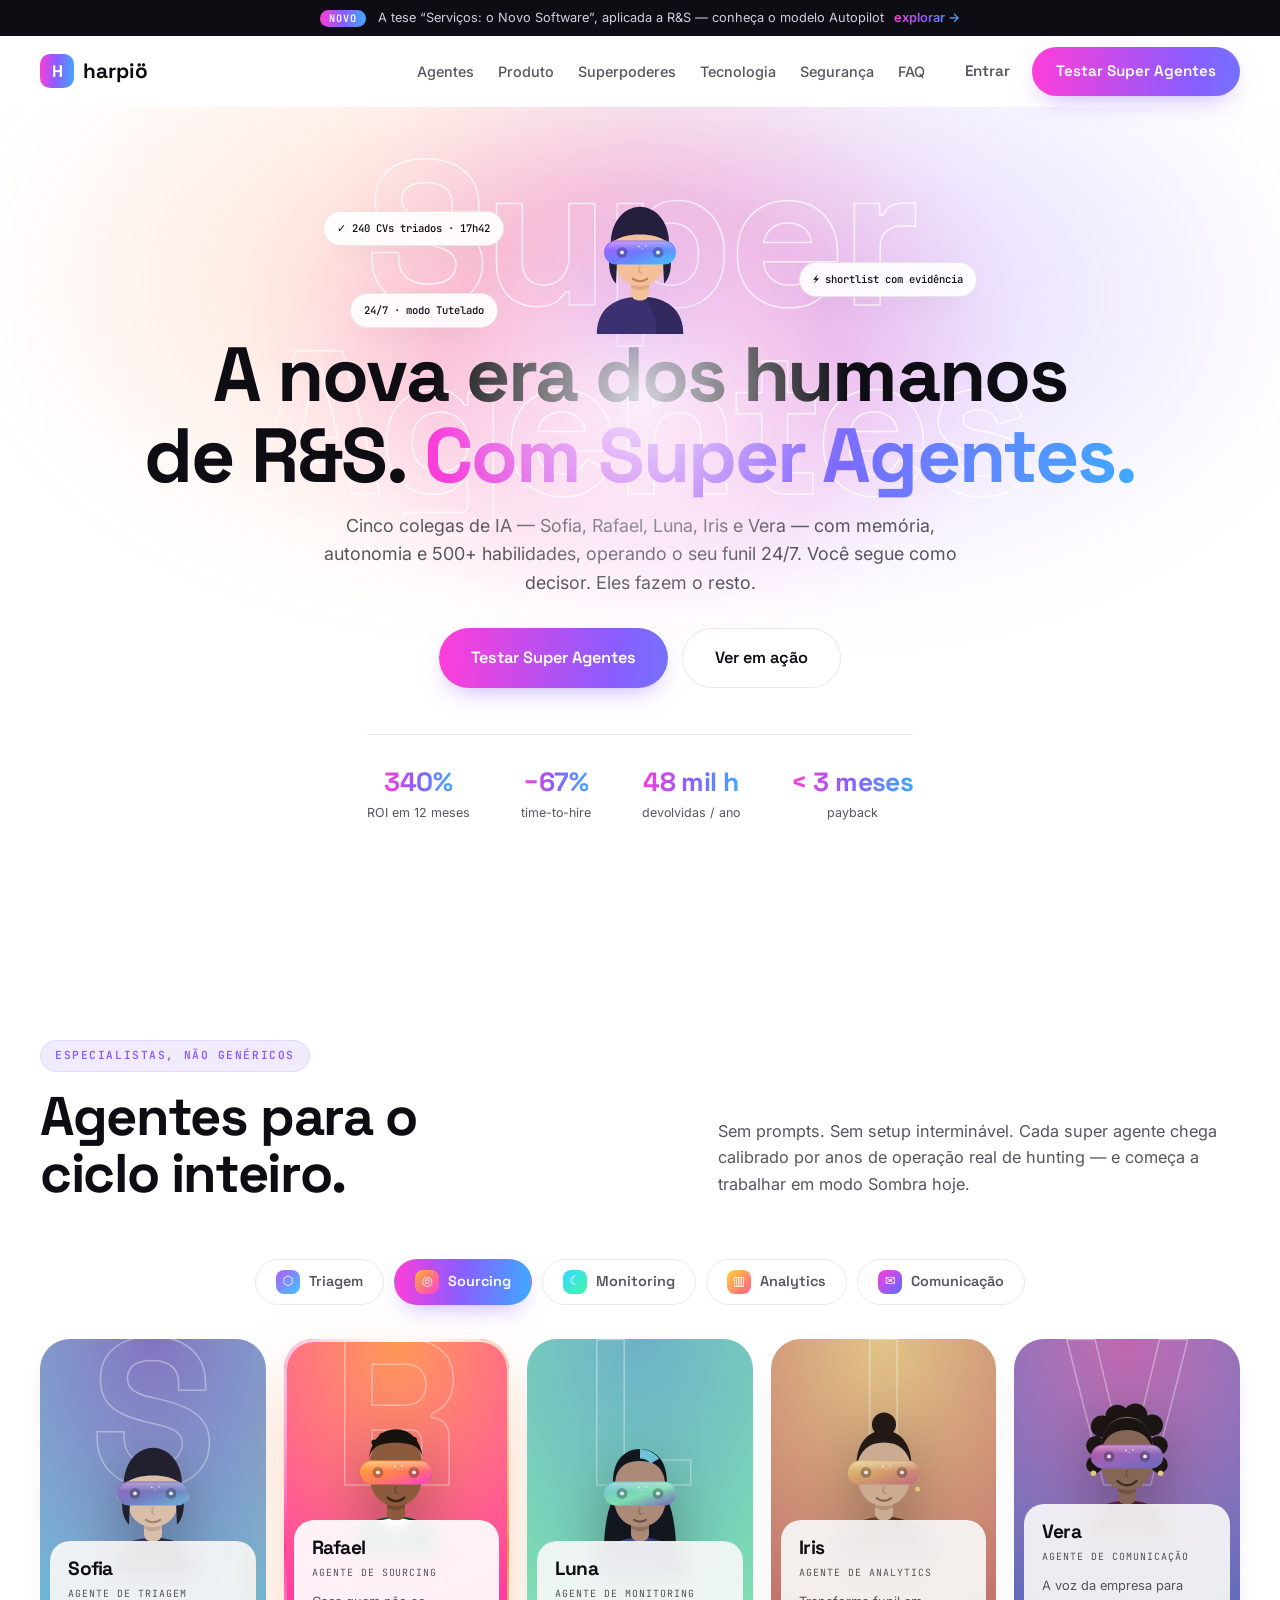
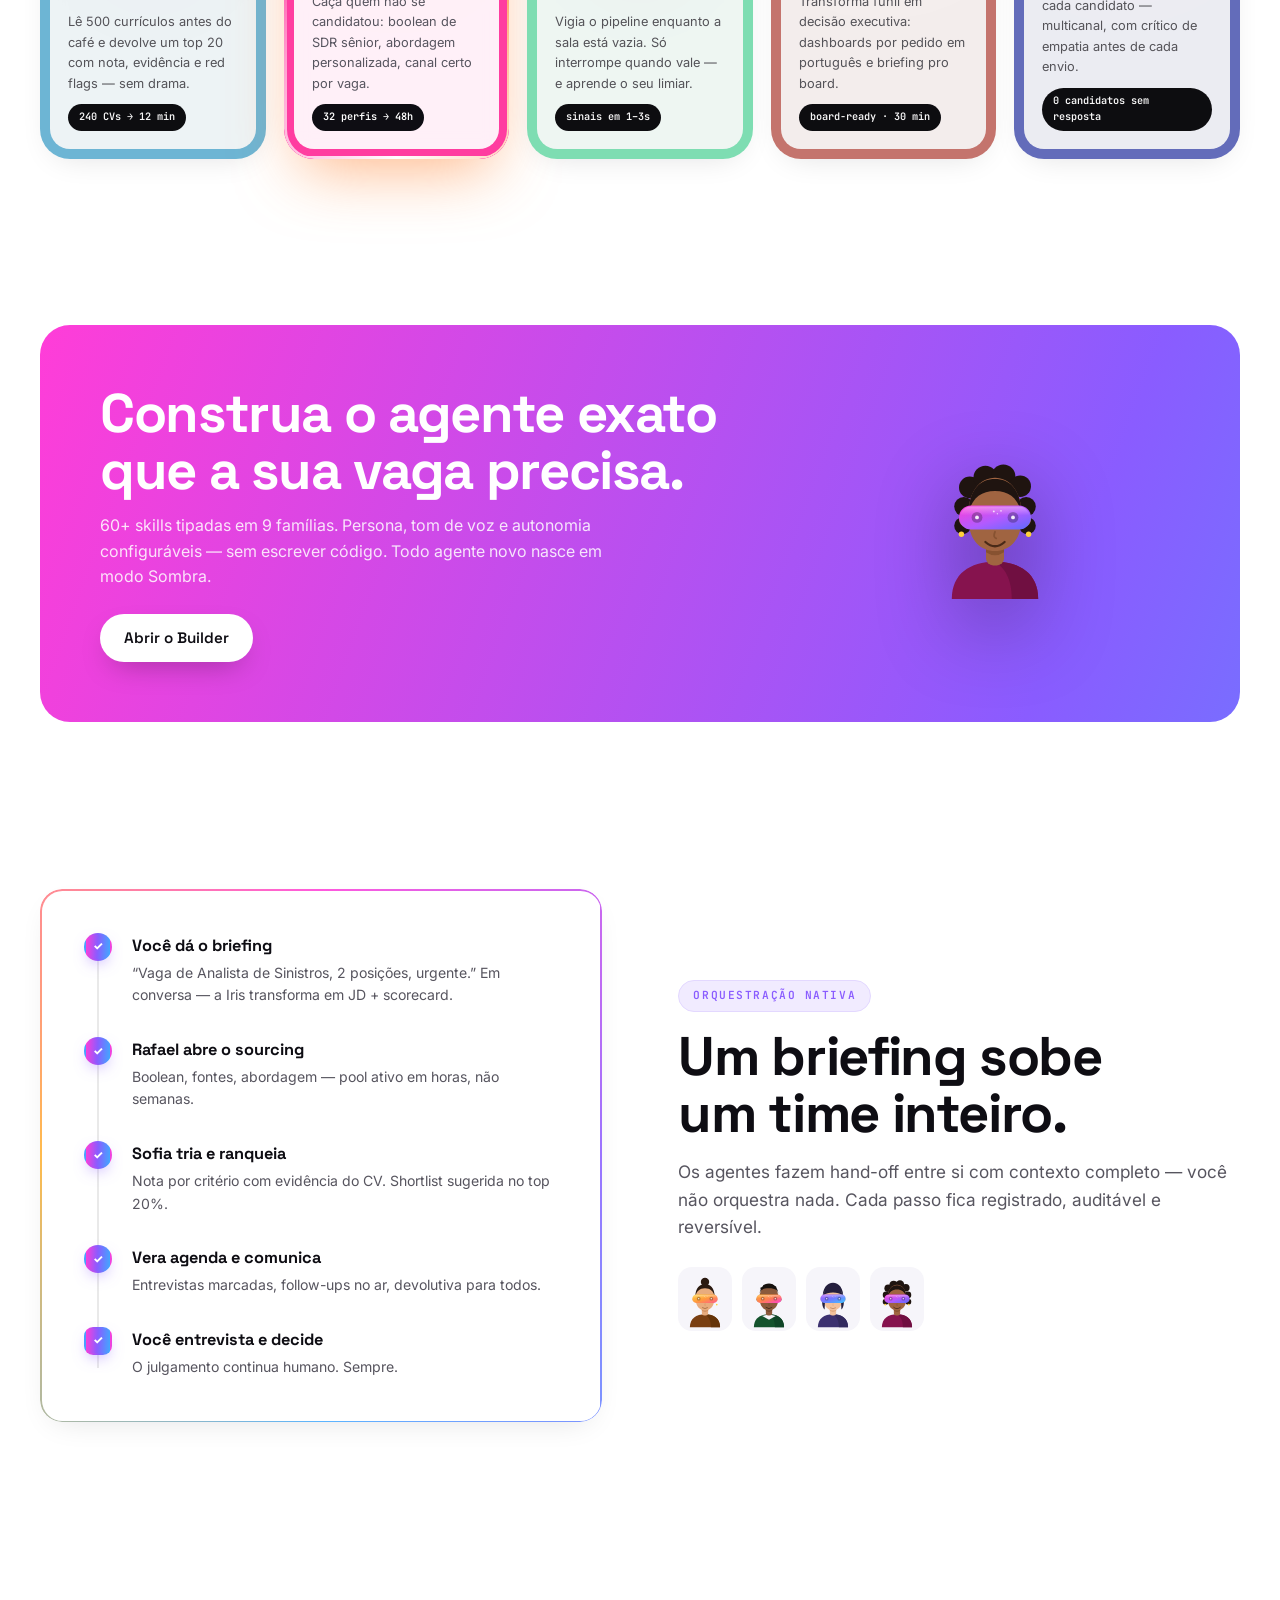
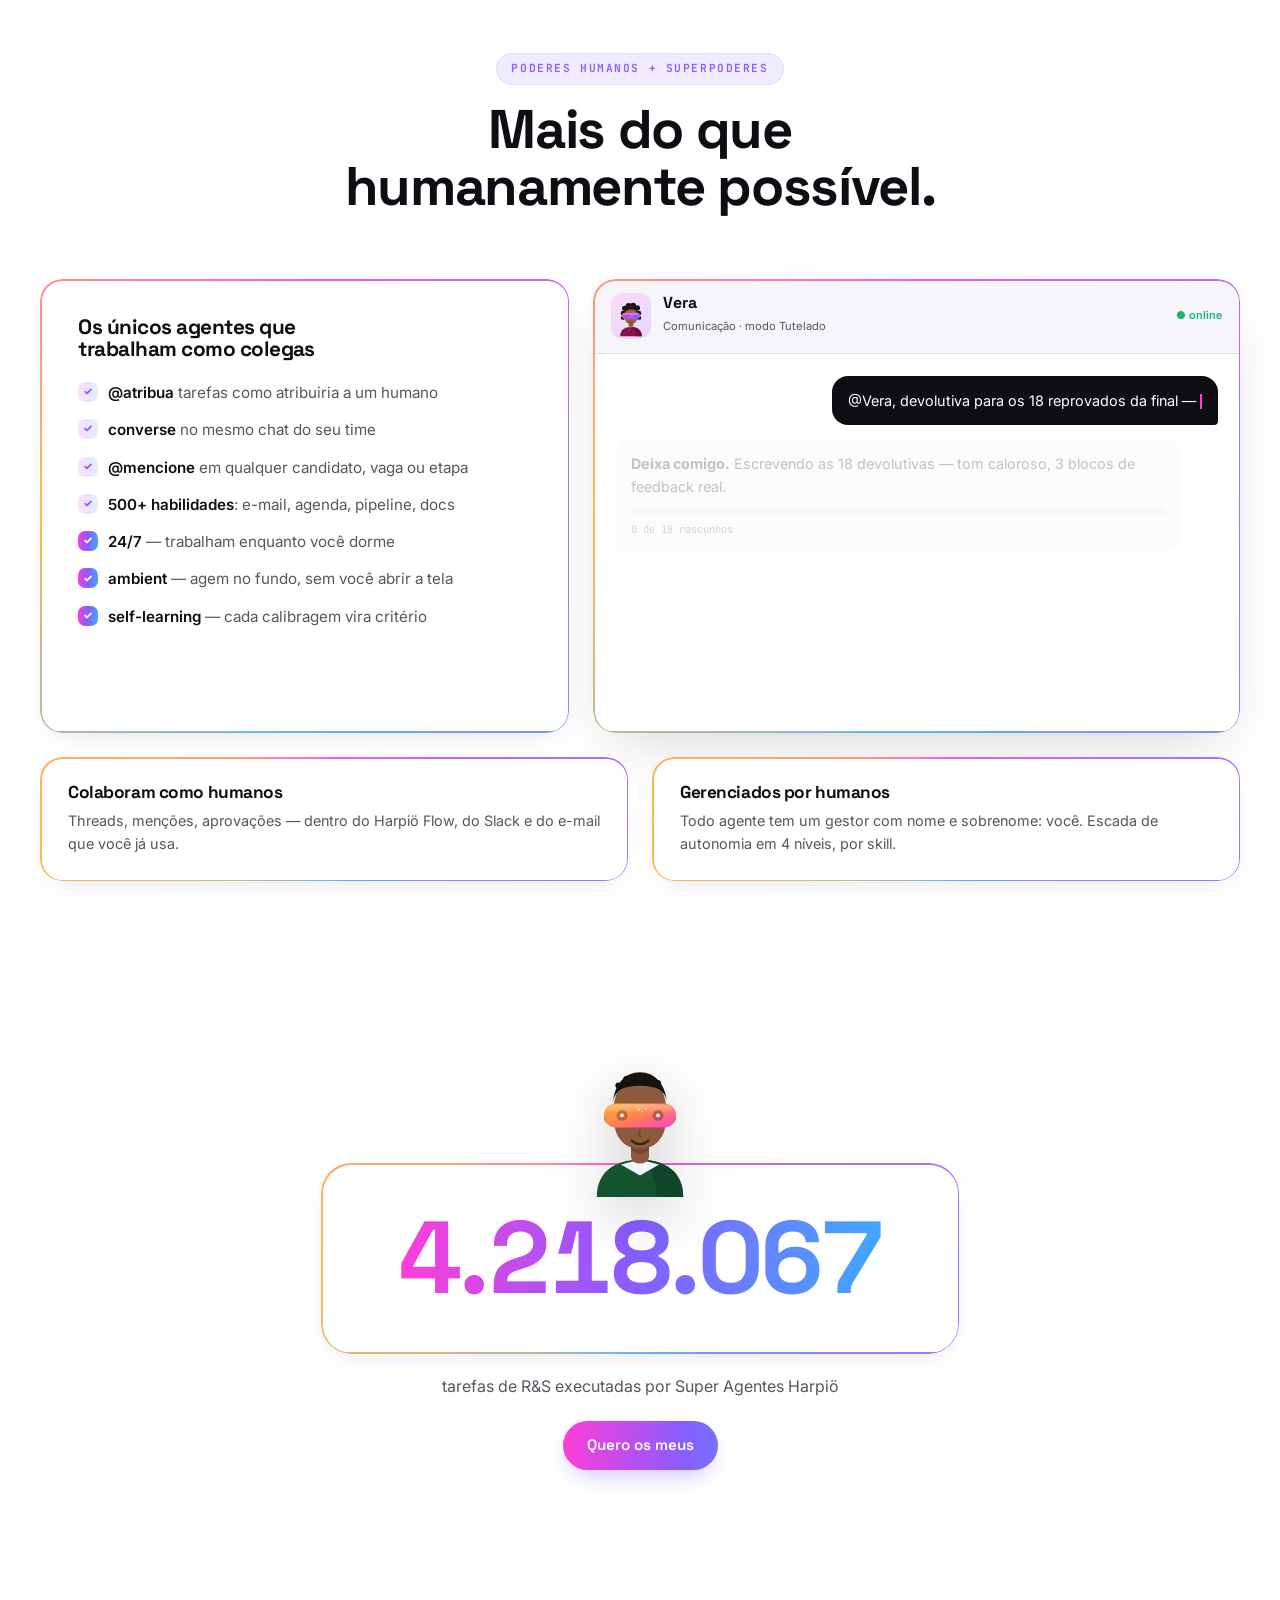
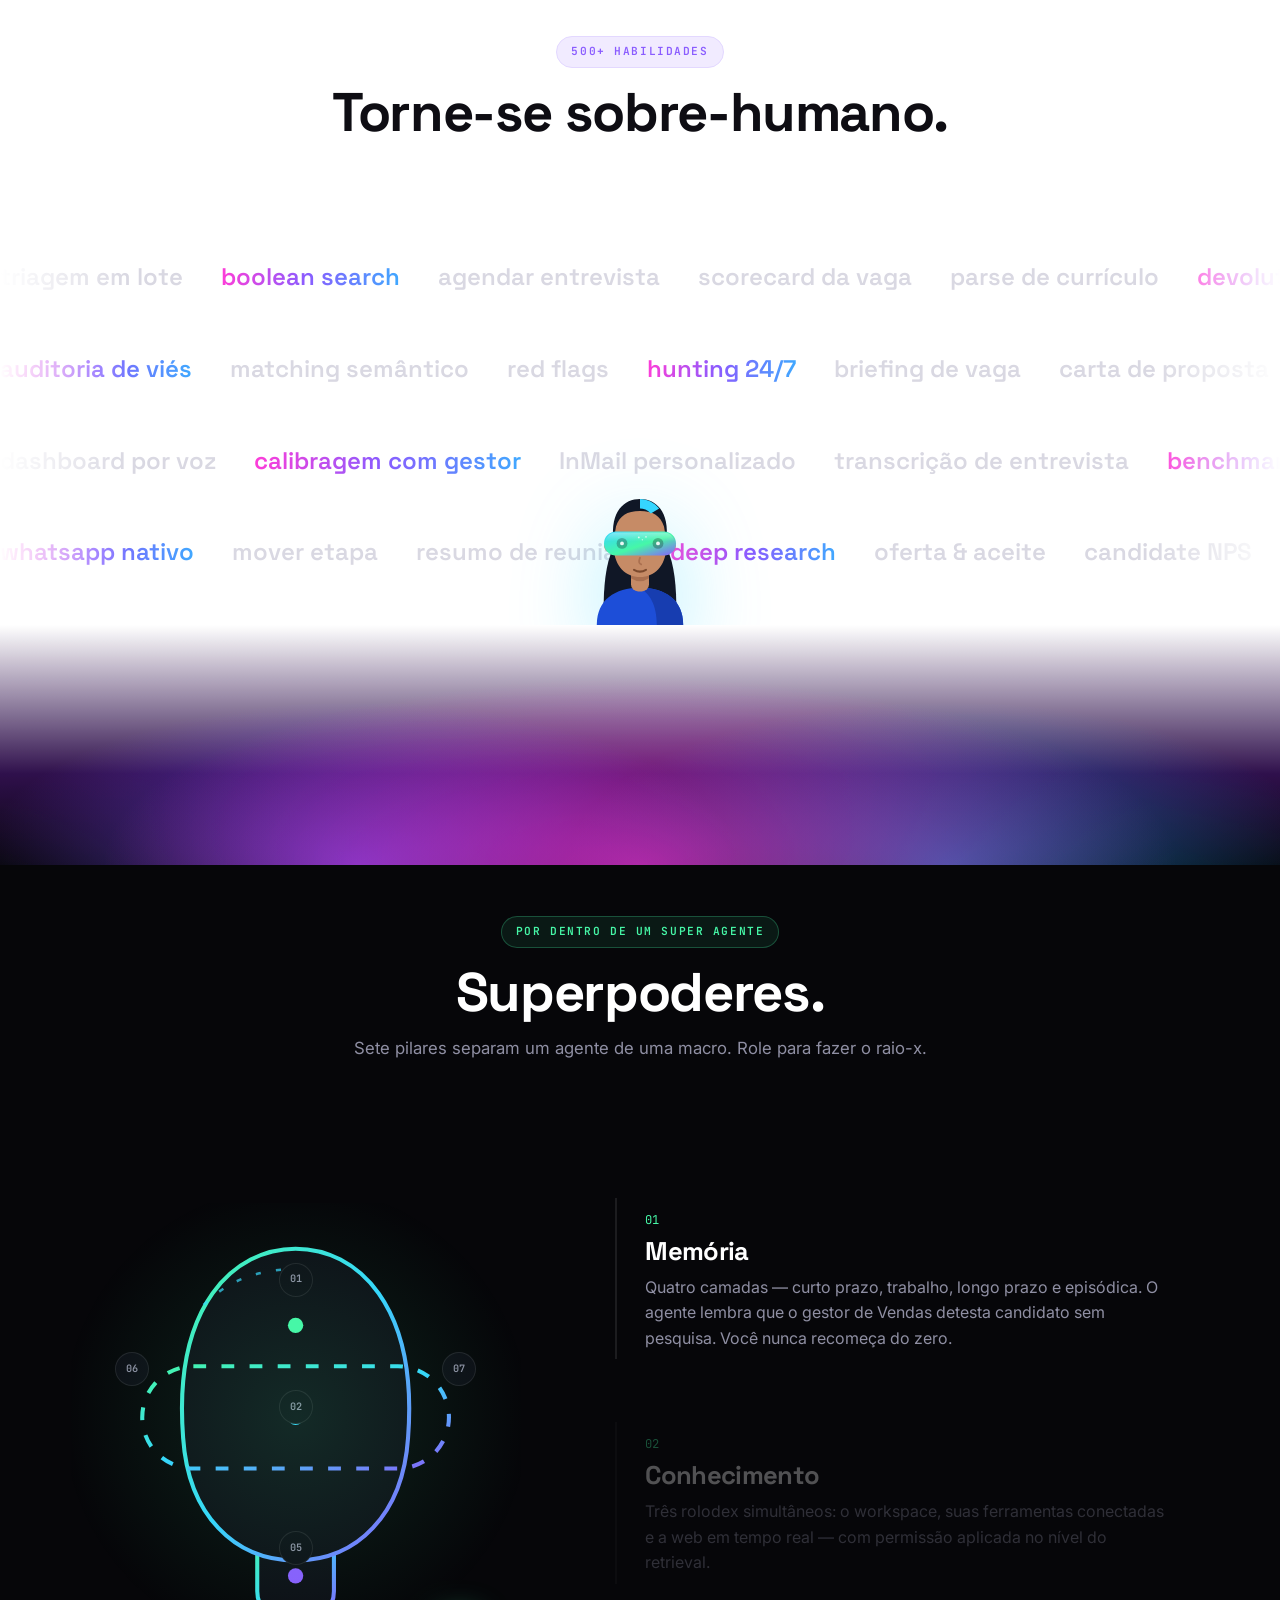
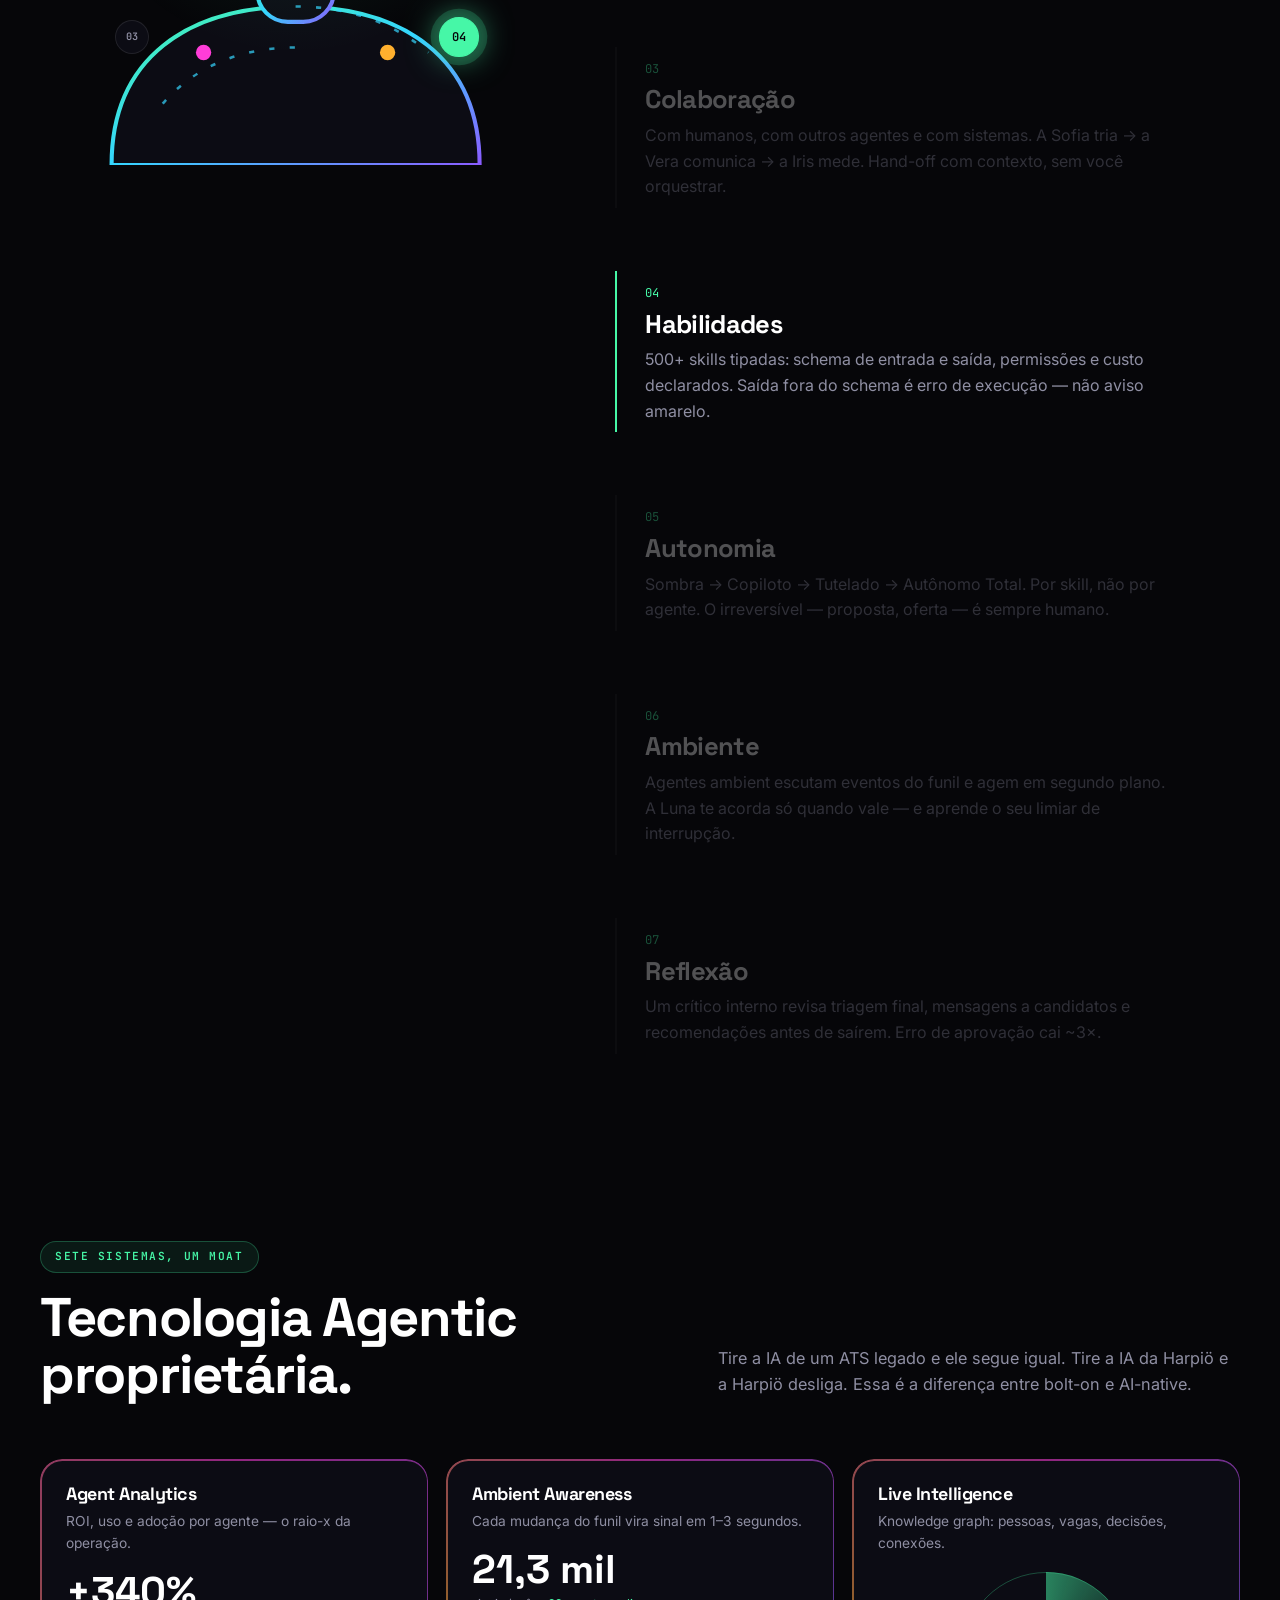
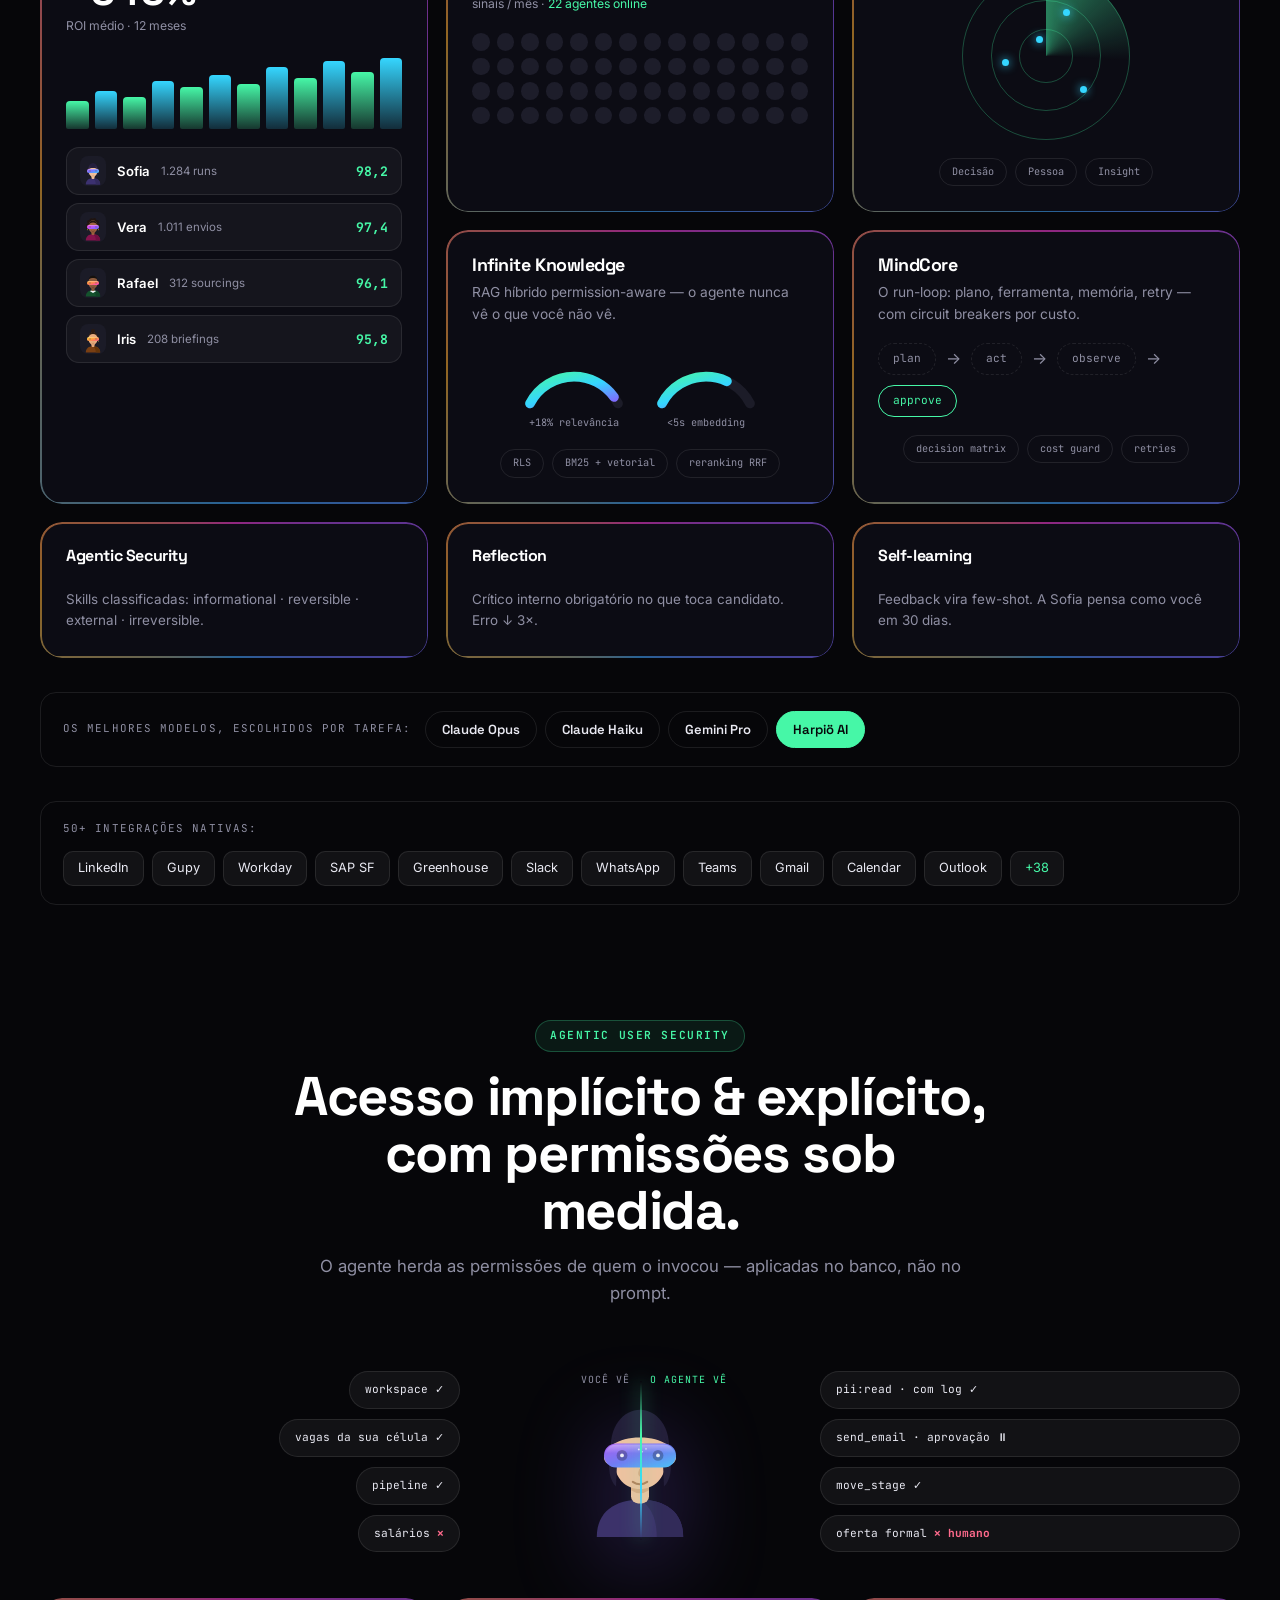
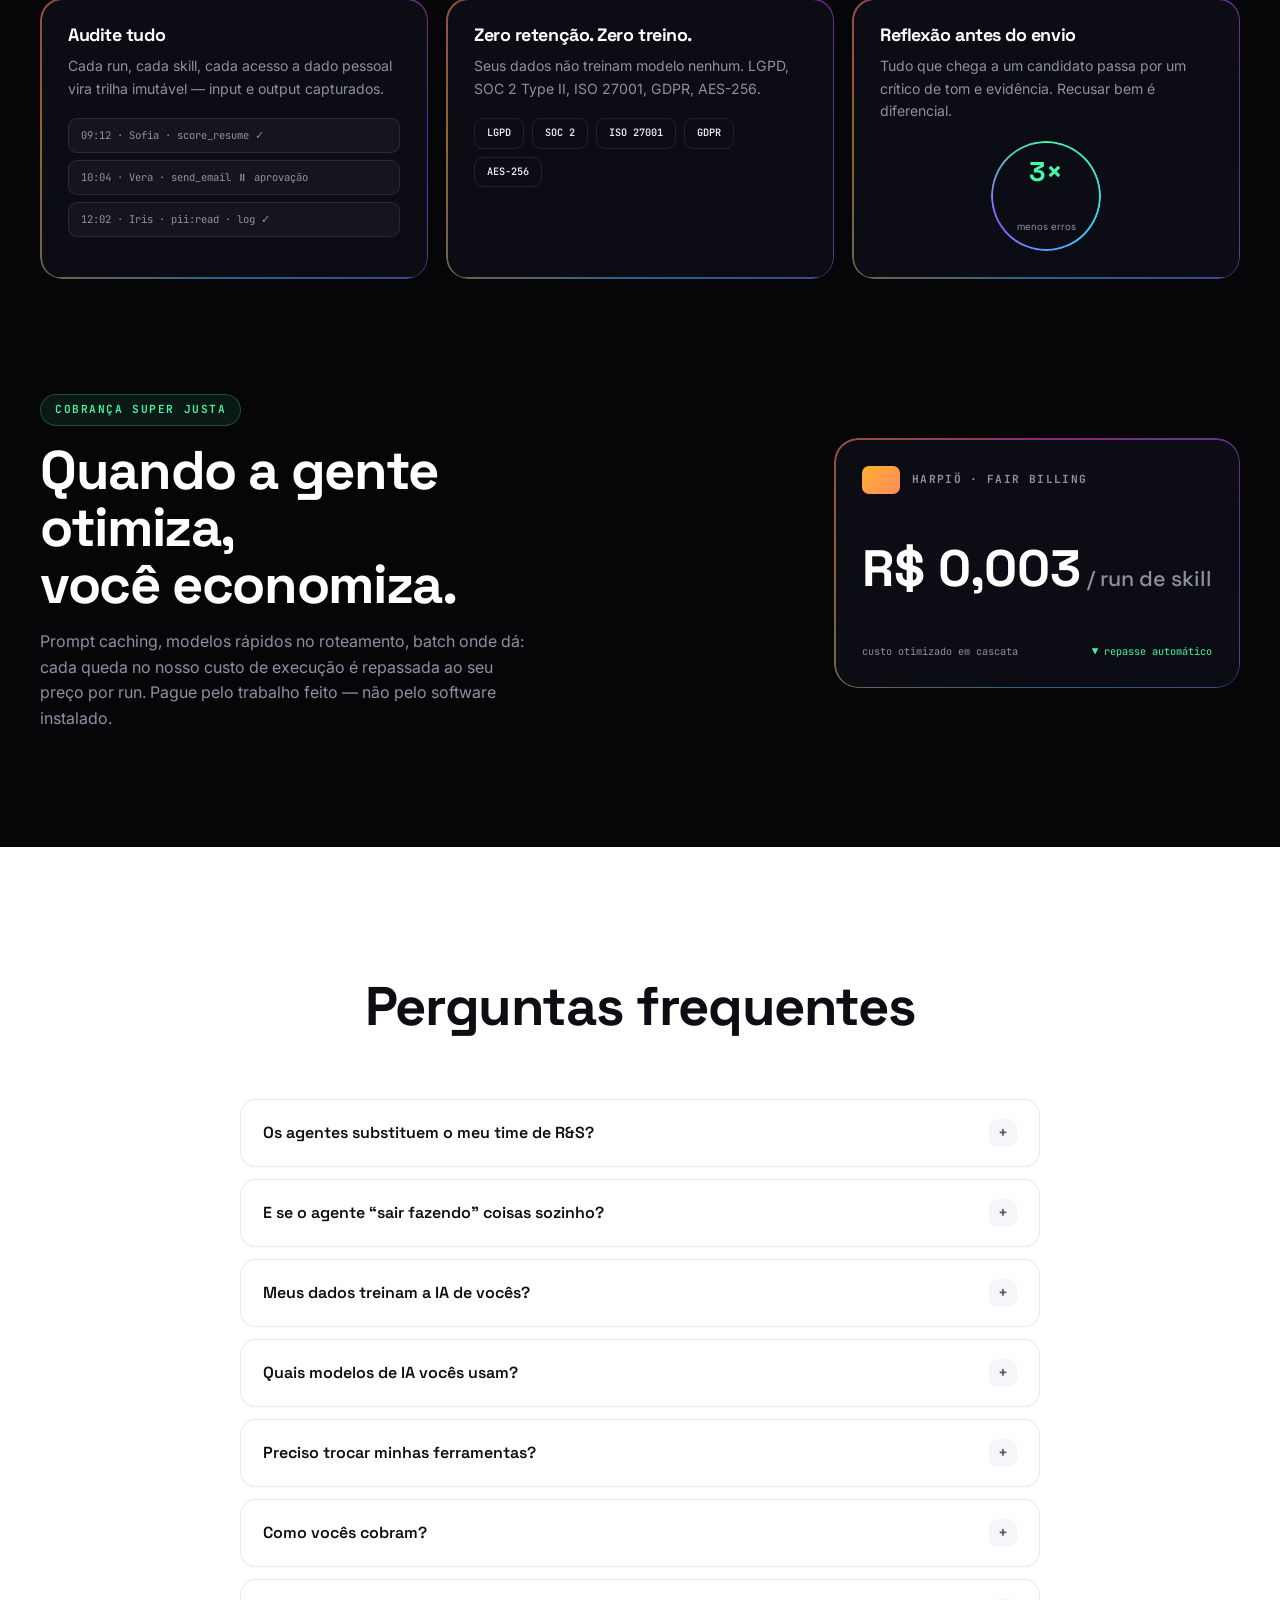
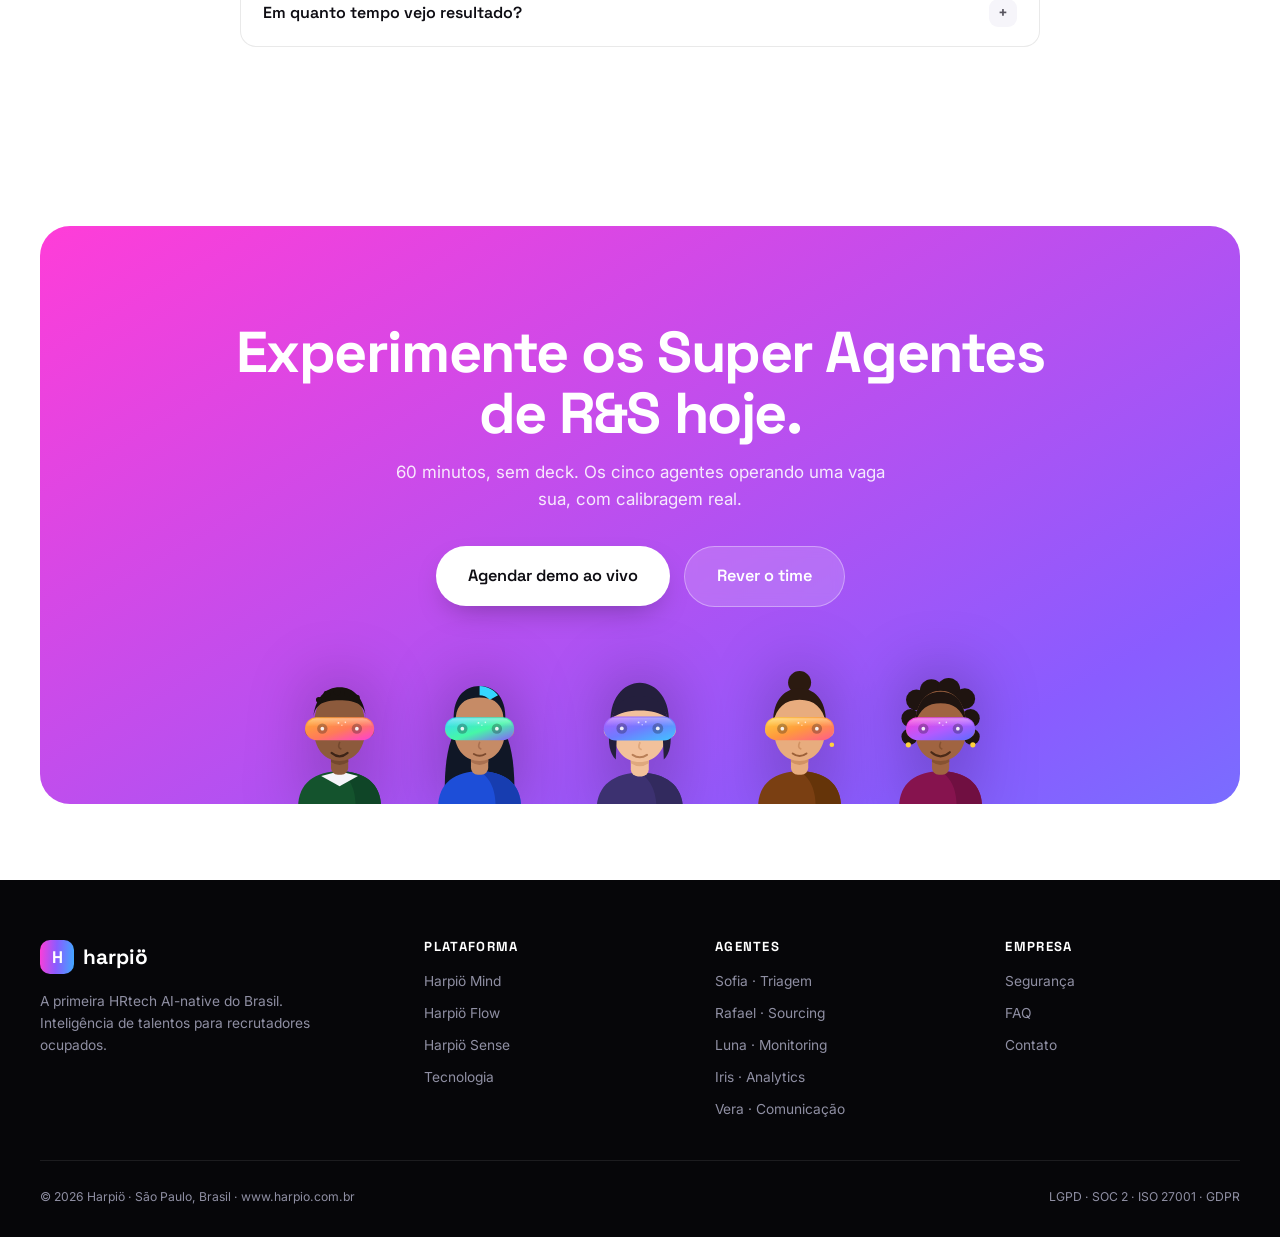
==== commit 5973c8df: "Redesenha a landing com estética iridescente e metade escura neon Reescrita completa seguindo a anat" ====
--- a/index.html
+++ b/index.html
@@ -3,1033 +3,641 @@
 <head>
   <meta charset="UTF-8" />
   <meta name="viewport" content="width=device-width, initial-scale=1.0" />
-  <title>Harpiö Mind · Super Agentes de R&S — A primeira HRtech AI-native do Brasil</title>
-  <meta name="description" content="Sofia, Rafael, Luna, Iris e Vera — cinco super agentes de IA especialistas em Recrutamento & Seleção. Com memória, autonomia e 500+ habilidades, operando 24/7 dentro do seu funil." />
-  <meta property="og:title" content="Harpiö Mind · Super Agentes de R&S" />
-  <meta property="og:description" content="O primeiro time digital de R&S do Brasil. Você decide até onde a máquina vai." />
+  <title>Harpiö Mind · Super Agentes de R&S — humanos com superpoderes</title>
+  <meta name="description" content="Uma nova era para os humanos do R&S. Sofia, Rafael, Luna, Iris e Vera: super agentes de IA com memória, autonomia e 500+ habilidades, trabalhando 24/7 no seu funil." />
   <link rel="preconnect" href="https://fonts.googleapis.com" />
   <link rel="preconnect" href="https://fonts.gstatic.com" crossorigin />
-  <link href="https://fonts.googleapis.com/css2?family=Space+Grotesk:wght@400;500;600;700&family=Inter:wght@400;500;600;700&family=JetBrains+Mono:wght@400;500;600&display=swap" rel="stylesheet" />
+  <link href="https://fonts.googleapis.com/css2?family=Space+Grotesk:wght@400;500;600;700&family=Inter:wght@400;500;600;700;800&family=JetBrains+Mono:wght@400;500;600&display=swap" rel="stylesheet" />
   <link rel="stylesheet" href="assets/css/styles.css" />
-  <link rel="icon" href="data:image/svg+xml,<svg xmlns='http://www.w3.org/2000/svg' viewBox='0 0 64 64'><rect width='64' height='64' rx='16' fill='%23081511'/><text x='32' y='44' font-size='36' font-family='Arial' font-weight='bold' text-anchor='middle' fill='%23C8F169'>H</text></svg>" />
+  <link rel="icon" href="data:image/svg+xml,<svg xmlns='http://www.w3.org/2000/svg' viewBox='0 0 64 64'><defs><linearGradient id='g' x1='0' y1='0' x2='1' y2='1'><stop offset='0' stop-color='%23ff3dd8'/><stop offset='.5' stop-color='%238a5cff'/><stop offset='1' stop-color='%233fa9ff'/></linearGradient></defs><rect width='64' height='64' rx='16' fill='url(%23g)'/><text x='32' y='45' font-size='36' font-family='Arial' font-weight='bold' text-anchor='middle' fill='white'>H</text></svg>" />
 </head>
 <body>
 
-  <!-- ============ SVG SPRITE · AVATARES ORIGINAIS DOS AGENTES ============ -->
-  <svg width="0" height="0" style="position:absolute" aria-hidden="true">
-    <defs>
-      <!-- Sofia · Triagem · violeta · óculos de analista -->
-      <symbol id="av-sofia" viewBox="0 0 120 120">
-        <rect x="14" y="18" width="92" height="88" rx="30" fill="#7C5CFF"/>
-        <rect x="14" y="18" width="92" height="88" rx="30" fill="url(#shine)" opacity=".25"/>
-        <circle cx="44" cy="58" r="13" fill="none" stroke="#0B0F0D" stroke-width="4.5"/>
-        <circle cx="78" cy="58" r="13" fill="none" stroke="#0B0F0D" stroke-width="4.5"/>
-        <line x1="57" y1="58" x2="65" y2="58" stroke="#0B0F0D" stroke-width="4.5" stroke-linecap="round"/>
-        <circle cx="44" cy="58" r="4.5" fill="#0B0F0D"/>
-        <circle cx="78" cy="58" r="4.5" fill="#0B0F0D"/>
-        <path d="M48 84 Q61 92 74 84" fill="none" stroke="#0B0F0D" stroke-width="4.5" stroke-linecap="round"/>
-        <rect x="50" y="6" width="20" height="9" rx="4.5" fill="#C8F169"/>
-      </symbol>
-      <!-- Rafael · Sourcing · coral · antena de radar -->
-      <symbol id="av-rafael" viewBox="0 0 120 120">
-        <circle cx="60" cy="66" r="46" fill="#FF7847"/>
-        <circle cx="60" cy="66" r="46" fill="url(#shine)" opacity=".25"/>
-        <line x1="60" y1="20" x2="60" y2="8" stroke="#0B0F0D" stroke-width="4.5" stroke-linecap="round"/>
-        <circle cx="60" cy="6" r="5" fill="#C8F169" stroke="#0B0F0D" stroke-width="2.5"/>
-        <circle cx="44" cy="60" r="6" fill="#0B0F0D"/>
-        <circle cx="76" cy="60" r="6" fill="#0B0F0D"/>
-        <path d="M44 82 Q60 96 76 82" fill="#0B0F0D"/>
-        <path d="M22 42 Q32 34 42 40" fill="none" stroke="#0B0F0D" stroke-width="3.5" stroke-linecap="round" opacity=".35"/>
-      </symbol>
-      <!-- Luna · Monitoring · ciano · olho fechado, vigia noturna -->
-      <symbol id="av-luna" viewBox="0 0 120 120">
-        <path d="M60 12 C 92 12 110 38 108 66 C 106 94 86 110 58 108 C 28 106 12 86 14 58 C16 32 34 12 60 12 Z" fill="#4CC9F0"/>
-        <path d="M60 12 C 92 12 110 38 108 66 C 106 94 86 110 58 108 C 28 106 12 86 14 58 C16 32 34 12 60 12 Z" fill="url(#shine)" opacity=".22"/>
-        <circle cx="44" cy="60" r="6" fill="#0B0F0D"/>
-        <path d="M68 60 Q76 66 84 60" fill="none" stroke="#0B0F0D" stroke-width="4.5" stroke-linecap="round"/>
-        <path d="M48 84 Q60 90 72 84" fill="none" stroke="#0B0F0D" stroke-width="4.5" stroke-linecap="round"/>
-        <path d="M88 22 l3 7 7 3 -7 3 -3 7 -3 -7 -7 -3 7 -3 Z" fill="#C8F169"/>
-      </symbol>
-      <!-- Iris · Analytics · âmbar · olhos de barra de gráfico -->
-      <symbol id="av-iris" viewBox="0 0 120 120">
-        <path d="M60 8 L106 34 L106 86 L60 112 L14 86 L14 34 Z" rx="20" fill="#FFC53D"/>
-        <path d="M60 8 L106 34 L106 86 L60 112 L14 86 L14 34 Z" fill="url(#shine)" opacity=".22"/>
-        <rect x="38" y="50" width="9" height="18" rx="4" fill="#0B0F0D"/>
-        <rect x="73" y="44" width="9" height="24" rx="4" fill="#0B0F0D"/>
-        <path d="M46 84 Q60 92 74 84" fill="none" stroke="#0B0F0D" stroke-width="4.5" stroke-linecap="round"/>
-      </symbol>
-      <!-- Vera · Comunicação · rosa · headset e sorriso largo -->
-      <symbol id="av-vera" viewBox="0 0 120 120">
-        <rect x="12" y="16" width="96" height="92" rx="46" fill="#FF5C8A"/>
-        <rect x="12" y="16" width="96" height="92" rx="46" fill="url(#shine)" opacity=".22"/>
-        <path d="M24 56 Q24 26 60 26 Q96 26 96 56" fill="none" stroke="#0B0F0D" stroke-width="5" stroke-linecap="round"/>
-        <rect x="16" y="52" width="12" height="20" rx="6" fill="#0B0F0D"/>
-        <rect x="92" y="52" width="12" height="20" rx="6" fill="#0B0F0D"/>
-        <circle cx="46" cy="62" r="5.5" fill="#0B0F0D"/>
-        <circle cx="74" cy="62" r="5.5" fill="#0B0F0D"/>
-        <path d="M44 80 Q60 94 76 80" fill="#0B0F0D"/>
-        <circle cx="34" cy="74" r="4" fill="#C8F169" opacity=".85"/>
-        <circle cx="86" cy="74" r="4" fill="#C8F169" opacity=".85"/>
-      </symbol>
-      <linearGradient id="shine" x1="0" y1="0" x2="1" y2="1">
-        <stop offset="0" stop-color="#fff"/>
-        <stop offset=".55" stop-color="#fff" stop-opacity="0"/>
-      </linearGradient>
-    </defs>
-  </svg>
-
-  <!-- ============ BARRA DE ANÚNCIO ============ -->
-  <div class="announce">
-    <p><span class="announce__tag">Tese 2026</span> Serviços são o novo software — por que vendemos o trabalho de R&S, não só a ferramenta <a href="#entrega">Conheça os 3 modelos de entrega →</a></p>
-  </div>
-
-  <!-- ============ HEADER ============ -->
-  <header class="header" id="header">
-    <div class="container header__inner">
-      <a href="#" class="logo" aria-label="Harpiö — início">
-        <span class="logo__mark">H</span>
-        <span class="logo__word">harpiö<span class="logo__dot">.</span></span>
-      </a>
-      <nav class="nav" id="nav" aria-label="Navegação principal">
-        <a href="#agentes">Agentes</a>
-        <a href="#superinteligencia">Superinteligência</a>
-        <a href="#tecnologia">Tecnologia</a>
-        <a href="#entrega">Modelos de entrega</a>
-        <a href="#seguranca">Segurança</a>
-        <a href="#faq">FAQ</a>
-      </nav>
-      <div class="header__cta">
-        <a href="#" class="btn btn--ghost">Entrar</a>
-        <a href="#cta-final" class="btn btn--primary">Ver agentes ao vivo</a>
-      </div>
-      <button class="burger" id="burger" aria-label="Abrir menu" aria-expanded="false">
-        <span></span><span></span><span></span>
-      </button>
-    </div>
-  </header>
-
-  <main>
-
-    <!-- ============ HERO ============ -->
-    <section class="hero">
-      <div class="hero__glow hero__glow--1"></div>
-      <div class="hero__glow hero__glow--2"></div>
-      <div class="hero__grid-bg"></div>
-
-      <div class="container hero__inner">
-        <div class="hero__copy">
-          <span class="chip chip--lime reveal">
-            <span class="chip__pulse"></span> Harpiö Mind · Super Agentes de R&S
-          </span>
-          <h1 class="reveal d1">Contrate o seu primeiro<br/><span class="grad-text">time digital de R&S.</span></h1>
-          <p class="hero__sub reveal d2">
-            Sofia, Rafael, Luna, Iris e Vera — cinco colegas de IA com memória, autonomia
-            e mais de 500 habilidades, trabalhando 24/7 dentro do seu funil de contratação.
-            <strong>Você decide até onde a máquina vai.</strong>
-          </p>
-          <div class="hero__actions reveal d3">
-            <a href="#cta-final" class="btn btn--lime btn--lg">Ver os 5 agentes em uma vaga sua</a>
-            <a href="#agentes" class="btn btn--outline btn--lg">Conhecer o time ↓</a>
-          </div>
-          <ul class="hero__stats reveal d4">
-            <li><strong>340%</strong><span>ROI médio em 12 meses</span></li>
-            <li><strong>−67%</strong><span>time-to-hire</span></li>
-            <li><strong>48.000h</strong><span>economizadas / ano</span></li>
-            <li><strong>&lt;3m</strong><span>payback médio</span></li>
-          </ul>
-        </div>
-
-        <!-- Mockup: chat de atribuição de tarefa ao agente -->
-        <div class="hero__demo reveal d2" aria-hidden="true">
-          <div class="chatcard">
-            <div class="chatcard__bar">
-              <span class="dot dot--r"></span><span class="dot dot--y"></span><span class="dot dot--g"></span>
-              <span class="chatcard__title">Harpiö Flow · Vaga: Analista de Crédito Pleno</span>
+<!-- ════════════════════════════════════════════════════════════
+     SPRITE · PERSONAS MASCARADAS (arte vetorial original)
+     Cada agente é um humano com um visor iridescente — a máscara
+     é o superpoder. 200 × 250 cada busto.
+═════════════════════════════════════════════════════════════ -->
+<svg width="0" height="0" style="position:absolute" aria-hidden="true">
+  <defs>
+    <!-- gradientes de visor -->
+    <linearGradient id="vis-sofia" x1="0" y1="0" x2="1" y2="1">
+      <stop offset="0" stop-color="#b15bff"/><stop offset=".5" stop-color="#6f7bff"/><stop offset="1" stop-color="#3fc6ff"/>
+    </linearGradient>
+    <linearGradient id="vis-rafael" x1="0" y1="0" x2="1" y2="1">
+      <stop offset="0" stop-color="#ffb02e"/><stop offset=".55" stop-color="#ff7a59"/><stop offset="1" stop-color="#ff3dd8"/>
+    </linearGradient>
+    <linearGradient id="vis-luna" x1="0" y1="0" x2="1" y2="1">
+      <stop offset="0" stop-color="#35d6ff"/><stop offset=".55" stop-color="#46f7a7"/><stop offset="1" stop-color="#8a5cff"/>
+    </linearGradient>
+    <linearGradient id="vis-iris" x1="0" y1="0" x2="1" y2="1">
+      <stop offset="0" stop-color="#ffd23d"/><stop offset=".5" stop-color="#ff9a3d"/><stop offset="1" stop-color="#ff5c8a"/>
+    </linearGradient>
+    <linearGradient id="vis-vera" x1="0" y1="0" x2="1" y2="1">
+      <stop offset="0" stop-color="#ff3dd8"/><stop offset=".55" stop-color="#b15bff"/><stop offset="1" stop-color="#5b6cff"/>
+    </linearGradient>
+    <linearGradient id="vis-shine" x1="0" y1="0" x2="0" y2="1">
+      <stop offset="0" stop-color="#fff" stop-opacity=".75"/><stop offset=".4" stop-color="#fff" stop-opacity="0"/>
+    </linearGradient>
+    <linearGradient id="neon-line" x1="0" y1="0" x2="1" y2="1">
+      <stop offset="0" stop-color="#46f7a7"/><stop offset=".5" stop-color="#35d6ff"/><stop offset="1" stop-color="#8a5cff"/>
+    </linearGradient>
+
+    <!-- ░░ molde de visor (reusado por todas as personas) ░░ -->
+    <g id="visor-detail">
+      <rect x="42" y="96" width="116" height="36" rx="18" fill="url(#vis-shine)" opacity=".5"/>
+      <circle cx="70" cy="114" r="9" fill="#0e0d13" opacity=".28"/>
+      <circle cx="130" cy="114" r="9" fill="#0e0d13" opacity=".28"/>
+      <circle cx="70" cy="114" r="3.2" fill="#fff" opacity=".9"/>
+      <circle cx="130" cy="114" r="3.2" fill="#fff" opacity=".9"/>
+      <circle cx="98" cy="104" r="1.6" fill="#fff" opacity=".8"/>
+      <circle cx="104" cy="108" r="1.2" fill="#fff" opacity=".6"/>
+      <circle cx="110" cy="103" r="1.4" fill="#fff" opacity=".7"/>
+    </g>
+
+    <!-- ░░ SOFIA · Triagem · pele clara, bob escuro com franja ░░ -->
+    <symbol id="p-sofia" viewBox="0 0 200 250">
+      <path d="M28 250 C28 208 58 188 100 188 C142 188 172 208 172 250 Z" fill="#3c3170"/>
+      <path d="M100 188 C142 188 172 208 172 250 L128 250 C128 216 116 198 100 188 Z" fill="#322a5e"/>
+      <rect x="85" y="156" width="30" height="38" rx="12" fill="#f2c19b"/>
+      <path d="M85 162 q15 12 30 0 l0 10 q-15 10 -30 0 Z" fill="#dfa87e"/>
+      <circle cx="51" cy="118" r="11" fill="#f2c19b"/><circle cx="149" cy="118" r="11" fill="#f2c19b"/>
+      <path d="M56 122 C52 70 76 48 100 48 C124 48 148 70 144 122 C142 152 124 170 100 170 C76 170 58 152 56 122 Z" fill="#f2c19b"/>
+      <path d="M52 116 C46 64 74 38 100 38 C126 38 154 64 148 116 L146 96 C140 76 128 66 100 66 C72 66 60 76 54 96 Z" fill="#241f3d"/>
+      <path d="M54 96 C60 70 76 60 100 60 C124 60 140 70 146 96 C132 88 120 84 100 84 C80 84 68 88 54 96 Z" fill="#241f3d"/>
+      <path d="M50 110 C46 140 50 156 60 166 L62 120 Z" fill="#241f3d"/>
+      <path d="M150 110 C154 140 150 156 140 166 L138 120 Z" fill="#241f3d"/>
+      <rect x="40" y="94" width="120" height="40" rx="20" fill="url(#vis-sofia)"/>
+      <use href="#visor-detail"/>
+      <path d="M100 138 q-4 9 2 11" fill="none" stroke="#dfa87e" stroke-width="3" stroke-linecap="round"/>
+      <path d="M88 158 q12 8 24 0" fill="none" stroke="#b97f57" stroke-width="3.4" stroke-linecap="round"/>
+    </symbol>
+
+    <!-- ░░ RAFAEL · Sourcing · pele escura, fade curto ░░ -->
+    <symbol id="p-rafael" viewBox="0 0 200 250">
+      <path d="M28 250 C28 208 58 188 100 188 C142 188 172 208 172 250 Z" fill="#14532d"/>
+      <path d="M100 188 C142 188 172 208 172 250 L128 250 C128 216 116 198 100 188 Z" fill="#0f4527"/>
+      <path d="M68 196 L100 188 L132 196 L100 214 Z" fill="#f6f5fa"/>
+      <rect x="85" y="156" width="30" height="38" rx="12" fill="#8c5a3c"/>
+      <path d="M85 162 q15 12 30 0 l0 10 q-15 10 -30 0 Z" fill="#74482e"/>
+      <circle cx="51" cy="118" r="11" fill="#8c5a3c"/><circle cx="149" cy="118" r="11" fill="#8c5a3c"/>
+      <path d="M56 122 C52 70 76 48 100 48 C124 48 148 70 144 122 C142 152 124 170 100 170 C76 170 58 152 56 122 Z" fill="#8c5a3c"/>
+      <path d="M54 100 C56 60 76 42 100 42 C124 42 144 60 146 100 C146 88 142 78 134 72 C122 62 78 62 66 72 C58 78 54 88 54 100 Z" fill="#17120e"/>
+      <circle cx="64" cy="64" r="5" fill="#17120e"/><circle cx="78" cy="54" r="6" fill="#17120e"/>
+      <circle cx="96" cy="50" r="6" fill="#17120e"/><circle cx="114" cy="52" r="6" fill="#17120e"/>
+      <circle cx="130" cy="60" r="5" fill="#17120e"/>
+      <rect x="40" y="94" width="120" height="40" rx="20" fill="url(#vis-rafael)"/>
+      <use href="#visor-detail"/>
+      <path d="M100 138 q-4 9 2 11" fill="none" stroke="#74482e" stroke-width="3" stroke-linecap="round"/>
+      <path d="M86 156 q14 12 28 0" fill="none" stroke="#3d2417" stroke-width="3.6" stroke-linecap="round"/>
+    </symbol>
+
+    <!-- ░░ LUNA · Monitoring · pele média, cabelo longo com mecha ░░ -->
+    <symbol id="p-luna" viewBox="0 0 200 250">
+      <path d="M40 250 C36 150 52 92 100 92 C148 92 164 150 160 250 Z" fill="#101726"/>
+      <path d="M28 250 C28 208 58 188 100 188 C142 188 172 208 172 250 Z" fill="#1d4ed8"/>
+      <path d="M100 188 C142 188 172 208 172 250 L128 250 C128 216 116 198 100 188 Z" fill="#173db0"/>
+      <rect x="85" y="156" width="30" height="38" rx="12" fill="#c68b66"/>
+      <path d="M85 162 q15 12 30 0 l0 10 q-15 10 -30 0 Z" fill="#aa7050"/>
+      <circle cx="51" cy="118" r="11" fill="#c68b66"/><circle cx="149" cy="118" r="11" fill="#c68b66"/>
+      <path d="M56 122 C52 70 76 48 100 48 C124 48 148 70 144 122 C142 152 124 170 100 170 C76 170 58 152 56 122 Z" fill="#c68b66"/>
+      <path d="M56 110 C50 60 74 40 100 40 C126 40 150 60 144 110 L140 86 C134 68 122 60 100 60 C78 60 66 68 60 86 Z" fill="#101726"/>
+      <path d="M100 40 C112 40 124 46 132 56 L118 64 C112 58 106 56 100 56 Z" fill="#35d6ff"/>
+      <rect x="40" y="94" width="120" height="40" rx="20" fill="url(#vis-luna)"/>
+      <use href="#visor-detail"/>
+      <path d="M100 138 q-4 9 2 11" fill="none" stroke="#aa7050" stroke-width="3" stroke-linecap="round"/>
+      <path d="M90 158 q10 6 20 0" fill="none" stroke="#7c4a2e" stroke-width="3.4" stroke-linecap="round"/>
+    </symbol>
+
+    <!-- ░░ IRIS · Analytics · pele clara-média, coque alto ░░ -->
+    <symbol id="p-iris" viewBox="0 0 200 250">
+      <path d="M28 250 C28 208 58 188 100 188 C142 188 172 208 172 250 Z" fill="#7a3f12"/>
+      <path d="M100 188 C142 188 172 208 172 250 L128 250 C128 216 116 198 100 188 Z" fill="#653409"/>
+      <rect x="85" y="156" width="30" height="38" rx="12" fill="#e8ac7e"/>
+      <path d="M85 162 q15 12 30 0 l0 10 q-15 10 -30 0 Z" fill="#d29263"/>
+      <circle cx="100" cy="34" r="20" fill="#2b1a10"/>
+      <circle cx="51" cy="118" r="11" fill="#e8ac7e"/><circle cx="149" cy="118" r="11" fill="#e8ac7e"/>
+      <path d="M56 122 C52 70 76 48 100 48 C124 48 148 70 144 122 C142 152 124 170 100 170 C76 170 58 152 56 122 Z" fill="#e8ac7e"/>
+      <path d="M54 104 C54 62 76 44 100 44 C124 44 146 62 146 104 C140 78 126 64 100 64 C74 64 60 78 54 104 Z" fill="#2b1a10"/>
+      <rect x="40" y="94" width="120" height="40" rx="20" fill="url(#vis-iris)"/>
+      <use href="#visor-detail"/>
+      <circle cx="156" cy="142" r="4" fill="#ffd23d"/>
+      <path d="M100 138 q-4 9 2 11" fill="none" stroke="#d29263" stroke-width="3" stroke-linecap="round"/>
+      <path d="M88 157 q12 9 24 0" fill="none" stroke="#9c6038" stroke-width="3.4" stroke-linecap="round"/>
+    </symbol>
+
+    <!-- ░░ VERA · Comunicação · pele escura-média, cachos volumosos ░░ -->
+    <symbol id="p-vera" viewBox="0 0 200 250">
+      <path d="M28 250 C28 208 58 188 100 188 C142 188 172 208 172 250 Z" fill="#86134e"/>
+      <path d="M100 188 C142 188 172 208 172 250 L128 250 C128 216 116 198 100 188 Z" fill="#700f41"/>
+      <rect x="85" y="156" width="30" height="38" rx="12" fill="#a06441"/>
+      <path d="M85 162 q15 12 30 0 l0 10 q-15 10 -30 0 Z" fill="#875231"/>
+      <circle cx="58" cy="64" r="18" fill="#1f1410"/><circle cx="84" cy="48" r="20" fill="#1f1410"/>
+      <circle cx="114" cy="46" r="20" fill="#1f1410"/><circle cx="142" cy="62" r="18" fill="#1f1410"/>
+      <circle cx="48" cy="96" r="16" fill="#1f1410"/><circle cx="152" cy="96" r="16" fill="#1f1410"/>
+      <circle cx="46" cy="128" r="14" fill="#1f1410"/><circle cx="154" cy="128" r="14" fill="#1f1410"/>
+      <circle cx="51" cy="118" r="11" fill="#a06441"/><circle cx="149" cy="118" r="11" fill="#a06441"/>
+      <path d="M56 122 C52 70 76 48 100 48 C124 48 148 70 144 122 C142 152 124 170 100 170 C76 170 58 152 56 122 Z" fill="#a06441"/>
+      <path d="M56 104 C58 66 76 50 100 50 C124 50 142 66 144 104 C136 80 122 70 100 70 C78 70 64 80 56 104 Z" fill="#1f1410"/>
+      <rect x="40" y="94" width="120" height="40" rx="20" fill="url(#vis-vera)"/>
+      <use href="#visor-detail"/>
+      <circle cx="44" cy="142" r="4.5" fill="#ffd23d"/><circle cx="156" cy="142" r="4.5" fill="#ffd23d"/>
+      <path d="M100 138 q-4 9 2 11" fill="none" stroke="#875231" stroke-width="3" stroke-linecap="round"/>
+      <path d="M84 155 q16 14 32 0" fill="none" stroke="#4a2a18" stroke-width="3.8" stroke-linecap="round"/>
+    </symbol>
+
+    <!-- ░░ figura raio-x para a seção Superpoderes ░░ -->
+    <symbol id="p-xray" viewBox="0 0 200 250">
+      <path d="M28 250 C28 208 58 188 100 188 C142 188 172 208 172 250 Z" fill="#0c0c14" stroke="url(#neon-line)" stroke-width="1.6"/>
+      <rect x="85" y="156" width="30" height="38" rx="12" fill="#0c0c14" stroke="url(#neon-line)" stroke-width="1.6"/>
+      <path d="M56 122 C52 70 76 48 100 48 C124 48 148 70 144 122 C142 152 124 170 100 170 C76 170 58 152 56 122 Z" fill="#0c0c14" stroke="url(#neon-line)" stroke-width="1.6"/>
+      <rect x="40" y="94" width="120" height="40" rx="20" fill="none" stroke="url(#neon-line)" stroke-width="1.6" stroke-dasharray="5 6"/>
+      <path d="M64 70 C74 60 86 56 100 56 M100 188 C120 188 138 194 152 206 M48 226 C60 212 78 204 100 204" fill="none" stroke="#35d6ff" stroke-width="1" stroke-dasharray="2 6" opacity=".7"/>
+      <circle cx="100" cy="78" r="3" fill="#46f7a7"/><circle cx="100" cy="114" r="3" fill="#35d6ff"/>
+      <circle cx="100" cy="176" r="3" fill="#8a5cff"/><circle cx="64" cy="206" r="3" fill="#ff3dd8"/>
+      <circle cx="136" cy="206" r="3" fill="#ffb02e"/>
+    </symbol>
+  </defs>
+</svg>
+
+<!-- ════════════════ ANÚNCIO ════════════════ -->
+<div class="announce">
+  <p><span class="announce__new">novo</span> A tese “Serviços: o Novo Software”, aplicada a R&S — conheça o modelo Autopilot <a href="#tecnologia">explorar →</a></p>
+</div>
+
+<!-- ════════════════ HEADER ════════════════ -->
+<header class="header" id="header">
+  <div class="container header__inner">
+    <a href="#" class="logo" aria-label="Harpiö — início">
+      <span class="logo__mark">H</span><span class="logo__word">harpiö</span>
+    </a>
+    <nav class="nav" id="nav" aria-label="Navegação principal">
+      <a href="#agentes">Agentes</a>
+      <a href="#produto">Produto</a>
+      <a href="#superpoderes">Superpoderes</a>
+      <a href="#tecnologia">Tecnologia</a>
+      <a href="#seguranca">Segurança</a>
+      <a href="#faq">FAQ</a>
+    </nav>
+    <div class="header__cta">
+      <a href="#" class="btn btn--ghost">Entrar</a>
+      <a href="#cta-final" class="btn btn--grad">Testar Super Agentes</a>
+    </div>
+    <button class="burger" id="burger" aria-label="Abrir menu" aria-expanded="false"><span></span><span></span><span></span></button>
+  </div>
+</header>
+
+<main>
+
+<!-- ════════════════ HERO ════════════════ -->
+<section class="hero">
+  <div class="hero__aura" aria-hidden="true"></div>
+  <span class="hero__ghost" aria-hidden="true">Super<br/>Agentes</span>
+  <div class="container hero__inner">
+    <div class="hero__persona reveal" id="hero-persona" aria-hidden="true">
+      <div class="hero__halo"></div>
+      <svg class="hero__bust"><use href="#p-sofia"/></svg>
+      <span class="hero__chipfloat hf-1">✓ 240 CVs triados · 17h42</span>
+      <span class="hero__chipfloat hf-2">⚡ shortlist com evidência</span>
+      <span class="hero__chipfloat hf-3">24/7 · modo Tutelado</span>
+    </div>
+    <h1 class="reveal d1">A nova era dos humanos<br/>de R&S. <span class="grad-text">Com Super Agentes.</span></h1>
+    <p class="hero__sub reveal d2">Cinco colegas de IA — Sofia, Rafael, Luna, Iris e Vera — com memória, autonomia e 500+ habilidades, operando o seu funil 24/7. Você segue como decisor. Eles fazem o resto.</p>
+    <div class="hero__actions reveal d3">
+      <a href="#cta-final" class="btn btn--grad btn--lg">Testar Super Agentes</a>
+      <a href="#produto" class="btn btn--line btn--lg">Ver em ação</a>
+    </div>
+    <ul class="hero__stats reveal d4">
+      <li><strong>340%</strong><span>ROI em 12 meses</span></li>
+      <li><strong>−67%</strong><span>time-to-hire</span></li>
+      <li><strong>48 mil h</strong><span>devolvidas / ano</span></li>
+      <li><strong>&lt; 3 meses</strong><span>payback</span></li>
+    </ul>
+  </div>
+</section>
+
+<!-- ════════════════ AGENTES PARA TUDO ════════════════ -->
+<section class="section" id="agentes">
+  <div class="container">
+    <div class="rowhead reveal">
+      <div>
+        <span class="eyebrow">Especialistas, não genéricos</span>
+        <h2>Agentes para o<br/>ciclo inteiro.</h2>
+      </div>
+      <p class="rowhead__p">Sem prompts. Sem setup interminável. Cada super agente chega calibrado por anos de operação real de hunting — e começa a trabalhar em modo Sombra hoje.</p>
+    </div>
+
+    <div class="agtabs reveal d1" role="tablist" aria-label="Tipos de agente">
+      <button class="agtab is-active" data-agent="sofia"><i class="agtab__ico i-sofia">⬡</i> Triagem</button>
+      <button class="agtab" data-agent="rafael"><i class="agtab__ico i-rafael">◎</i> Sourcing</button>
+      <button class="agtab" data-agent="luna"><i class="agtab__ico i-luna">☾</i> Monitoring</button>
+      <button class="agtab" data-agent="iris"><i class="agtab__ico i-iris">▥</i> Analytics</button>
+      <button class="agtab" data-agent="vera"><i class="agtab__ico i-vera">✉</i> Comunicação</button>
+    </div>
+
+    <div class="personas" id="personas">
+      <article class="persona persona--sofia is-active reveal" data-agent="sofia" tabindex="0">
+        <div class="persona__bg"></div>
+        <span class="persona__ghost">S</span>
+        <svg class="persona__bust"><use href="#p-sofia"/></svg>
+        <div class="persona__meta">
+          <h3>Sofia</h3><span>Agente de Triagem</span>
+          <p>Lê 500 currículos antes do café e devolve um top 20 com nota, evidência e red flags — sem drama.</p>
+          <b class="persona__stat">240 CVs → 12 min</b>
+        </div>
+      </article>
+      <article class="persona persona--rafael reveal d1" data-agent="rafael" tabindex="0">
+        <div class="persona__bg"></div>
+        <span class="persona__ghost">R</span>
+        <svg class="persona__bust"><use href="#p-rafael"/></svg>
+        <div class="persona__meta">
+          <h3>Rafael</h3><span>Agente de Sourcing</span>
+          <p>Caça quem não se candidatou: boolean de SDR sênior, abordagem personalizada, canal certo por vaga.</p>
+          <b class="persona__stat">32 perfis → 48h</b>
+        </div>
+      </article>
+      <article class="persona persona--luna reveal d2" data-agent="luna" tabindex="0">
+        <div class="persona__bg"></div>
+        <span class="persona__ghost">L</span>
+        <svg class="persona__bust"><use href="#p-luna"/></svg>
+        <div class="persona__meta">
+          <h3>Luna</h3><span>Agente de Monitoring</span>
+          <p>Vigia o pipeline enquanto a sala está vazia. Só interrompe quando vale — e aprende o seu limiar.</p>
+          <b class="persona__stat">sinais em 1–3s</b>
+        </div>
+      </article>
+      <article class="persona persona--iris reveal d3" data-agent="iris" tabindex="0">
+        <div class="persona__bg"></div>
+        <span class="persona__ghost">I</span>
+        <svg class="persona__bust"><use href="#p-iris"/></svg>
+        <div class="persona__meta">
+          <h3>Iris</h3><span>Agente de Analytics</span>
+          <p>Transforma funil em decisão executiva: dashboards por pedido em português e briefing pro board.</p>
+          <b class="persona__stat">board-ready · 30 min</b>
+        </div>
+      </article>
+      <article class="persona persona--vera reveal d4" data-agent="vera" tabindex="0">
+        <div class="persona__bg"></div>
+        <span class="persona__ghost">V</span>
+        <svg class="persona__bust"><use href="#p-vera"/></svg>
+        <div class="persona__meta">
+          <h3>Vera</h3><span>Agente de Comunicação</span>
+          <p>A voz da empresa para cada candidato — multicanal, com crítico de empatia antes de cada envio.</p>
+          <b class="persona__stat">0 candidatos sem resposta</b>
+        </div>
+      </article>
+    </div>
+  </div>
+</section>
+
+<!-- ════════════════ BANNER BUILDER ════════════════ -->
+<section class="section section--tight">
+  <div class="container">
+    <div class="bannergrad reveal">
+      <div class="bannergrad__copy">
+        <h2>Construa o agente exato<br/>que a sua vaga precisa.</h2>
+        <p>60+ skills tipadas em 9 famílias. Persona, tom de voz e autonomia configuráveis — sem escrever código. Todo agente novo nasce em modo Sombra.</p>
+        <a href="#cta-final" class="btn btn--white">Abrir o Builder</a>
+      </div>
+      <svg class="bannergrad__bust" aria-hidden="true"><use href="#p-vera"/></svg>
+    </div>
+  </div>
+</section>
+
+<!-- ════════════════ STEPPER · UM BRIEFING SOBE UM TIME ════════════════ -->
+<section class="section" id="produto">
+  <div class="container stepwrap">
+    <div class="stepcard gborder reveal">
+      <ol class="steps" id="steps">
+        <li class="step" data-step="0">
+          <span class="step__dot"></span>
+          <div><b>Você dá o briefing</b><p>“Vaga de Analista de Sinistros, 2 posições, urgente.” Em conversa — a Iris transforma em JD + scorecard.</p></div>
+        </li>
+        <li class="step" data-step="1">
+          <span class="step__dot"></span>
+          <div><b>Rafael abre o sourcing</b><p>Boolean, fontes, abordagem — pool ativo em horas, não semanas.</p></div>
+        </li>
+        <li class="step" data-step="2">
+          <span class="step__dot"></span>
+          <div><b>Sofia tria e ranqueia</b><p>Nota por critério com evidência do CV. Shortlist sugerida no top 20%.</p></div>
+        </li>
+        <li class="step" data-step="3">
+          <span class="step__dot"></span>
+          <div><b>Vera agenda e comunica</b><p>Entrevistas marcadas, follow-ups no ar, devolutiva para todos.</p></div>
+        </li>
+        <li class="step" data-step="4">
+          <span class="step__dot step__dot--end"></span>
+          <div><b>Você entrevista e decide</b><p>O julgamento continua humano. Sempre.</p></div>
+        </li>
+      </ol>
+    </div>
+    <div class="stepside reveal d2">
+      <span class="eyebrow">Orquestração nativa</span>
+      <h2>Um briefing sobe<br/>um time inteiro.</h2>
+      <p class="lead">Os agentes fazem hand-off entre si com contexto completo — você não orquestra nada. Cada passo fica registrado, auditável e reversível.</p>
+      <div class="stepside__minis">
+        <svg><use href="#p-iris"/></svg><svg><use href="#p-rafael"/></svg><svg><use href="#p-sofia"/></svg><svg><use href="#p-vera"/></svg>
+      </div>
+    </div>
+  </div>
+</section>
+
+<!-- ════════════════ MAIS QUE HUMANAMENTE POSSÍVEL ════════════════ -->
+<section class="section">
+  <div class="container">
+    <div class="section__head reveal">
+      <span class="eyebrow">Poderes humanos + superpoderes</span>
+      <h2>Mais do que<br/>humanamente possível.</h2>
+    </div>
+    <div class="duo">
+      <div class="duo__list gborder reveal">
+        <h3>Os únicos agentes que trabalham como colegas</h3>
+        <ul class="ticks">
+          <li><b>@atribua</b> tarefas como atribuiria a um humano</li>
+          <li><b>converse</b> no mesmo chat do seu time</li>
+          <li><b>@mencione</b> em qualquer candidato, vaga ou etapa</li>
+          <li><b>500+ habilidades</b>: e-mail, agenda, pipeline, docs</li>
+          <li class="tick--super"><b>24/7</b> — trabalham enquanto você dorme</li>
+          <li class="tick--super"><b>ambient</b> — agem no fundo, sem você abrir a tela</li>
+          <li class="tick--super"><b>self-learning</b> — cada calibragem vira critério</li>
+        </ul>
+      </div>
+      <div class="duo__chat reveal d2">
+        <div class="chatui gborder">
+          <div class="chatui__bar"><svg class="chatui__face"><use href="#p-vera"/></svg><div><b>Vera</b><span>Comunicação · modo Tutelado</span></div><i class="chatui__on">● online</i></div>
+          <div class="chatui__body">
+            <div class="bubble bubble--user"><span id="typed-cmd"></span><span class="caret"></span></div>
+            <div class="bubble bubble--agent" id="agent-reply">
+              <b>Deixa comigo.</b> Escrevendo as 18 devolutivas — tom caloroso, 3 blocos de feedback real.
+              <div class="progress"><div class="progress__fill" id="progress-fill"></div></div>
+              <span class="progress__label" id="progress-label">0 de 18 rascunhos</span>
             </div>
-            <div class="chatcard__body" id="chat-demo">
-              <div class="msg msg--user">
-                <div class="msg__bubble"><span id="typed-cmd"></span><span class="caret"></span></div>
-                <span class="msg__who">Você · Recrutador(a)</span>
-              </div>
-              <div class="msg msg--agent" id="agent-reply">
-                <div class="msg__avatar"><svg><use href="#av-sofia"/></svg></div>
-                <div>
-                  <div class="msg__bubble msg__bubble--agent">
-                    <strong>Pode deixar.</strong> 240 currículos recebidos — triagem em lote iniciada.
-                    <div class="progress"><div class="progress__fill" id="progress-fill"></div></div>
-                    <span class="progress__label" id="progress-label">0 de 240 analisados</span>
-                  </div>
-                  <span class="msg__who">Sofia · Agente de Triagem · <em>modo Tutelado</em></span>
-                </div>
-              </div>
-              <div class="msg msg--agent msg--result" id="agent-result">
-                <div class="msg__avatar"><svg><use href="#av-sofia"/></svg></div>
-                <div>
-                  <div class="msg__bubble msg__bubble--agent">
-                    ✦ <strong>Shortlist pronta às 17h42.</strong> Top 20 com nota por critério,
-                    evidência do CV linha a linha e 3 red flags sinalizadas — sem drama.
-                    <div class="minilist">
-                      <span><b>92</b> M. Tavares — hard skills 38/40 · sênior ✓</span>
-                      <span><b>88</b> J. Okamoto — regulação de sinistros ✓</span>
-                      <span><b>85</b> R. Ferraz — gap 2023 <i>(contexto pedido à Vera)</i></span>
-                    </div>
-                  </div>
-                  <span class="msg__who">Revisão humana pendente · você é o juiz</span>
-                </div>
-              </div>
+            <div class="bubble bubble--agent bubble--result" id="agent-result">
+              ✦ <b>Prontas para sua revisão.</b> “Olá, Marina — obrigada por chegar até a final. O que pesou: profundidade em regulação de sinistros…”
+              <div class="chatui__actions"><button class="btn btn--grad btn--xs">Aprovar 18</button><button class="btn btn--line-dark btn--xs">Editar</button></div>
+              <span class="chatui__note">crítico de empatia ✓ · aguardando aprovação humana</span>
             </div>
           </div>
-          <!-- avatares flutuantes -->
-          <div class="float float--rafael"><svg><use href="#av-rafael"/></svg><span>Rafael · Sourcing</span></div>
-          <div class="float float--luna"><svg><use href="#av-luna"/></svg><span>Luna · Monitoring</span></div>
-          <div class="float float--iris"><svg><use href="#av-iris"/></svg><span>Iris · Analytics</span></div>
-          <div class="float float--vera"><svg><use href="#av-vera"/></svg><span>Vera · Comunicação</span></div>
-        </div>
-      </div>
-
-      <!-- Faixa de confiança -->
-      <div class="trust">
-        <div class="container">
-          <p class="trust__label">Aprovado por líderes de RH de</p>
-          <div class="trust__marquee">
-            <div class="trust__track">
-              <span>Ambev</span><span>·</span><span>Nubank</span><span>·</span><span>iFood</span><span>·</span>
-              <span>Mercado Livre</span><span>·</span><span>Stone</span><span>·</span><span>XP Inc.</span><span>·</span>
-              <span>Ambev</span><span>·</span><span>Nubank</span><span>·</span><span>iFood</span><span>·</span>
-              <span>Mercado Livre</span><span>·</span><span>Stone</span><span>·</span><span>XP Inc.</span><span>·</span>
-            </div>
+        </div>
+      </div>
+    </div>
+    <div class="duocards">
+      <div class="duocard gborder reveal"><h4>Colaboram como humanos</h4><p>Threads, menções, aprovações — dentro do Harpiö Flow, do Slack e do e-mail que você já usa.</p></div>
+      <div class="duocard gborder reveal d1"><h4>Gerenciados por humanos</h4><p>Todo agente tem um gestor com nome e sobrenome: você. Escada de autonomia em 4 níveis, por skill.</p></div>
+    </div>
+  </div>
+</section>
+
+<!-- ════════════════ CONTADOR ════════════════ -->
+<section class="section section--tight">
+  <div class="container bigcount reveal">
+    <svg class="bigcount__bust" aria-hidden="true"><use href="#p-rafael"/></svg>
+    <div class="bigcount__num gborder"><span id="big-counter" data-target="4218067">0</span></div>
+    <p class="bigcount__label">tarefas de R&S executadas por Super Agentes Harpiö</p>
+    <a href="#cta-final" class="btn btn--grad">Quero os meus</a>
+  </div>
+</section>
+
+<!-- ════════════════ NUVEM DE SKILLS ════════════════ -->
+<section class="section cloud">
+  <div class="container section__head reveal">
+    <span class="eyebrow">500+ habilidades</span>
+    <h2>Torne-se sobre-humano.</h2>
+  </div>
+  <div class="cloud__stage reveal d1">
+    <div class="cloud__rows" aria-hidden="true">
+      <div class="cloud__row r-a"><span>triagem em lote</span><span class="hl">boolean search</span><span>agendar entrevista</span><span>scorecard da vaga</span><span>parse de currículo</span><span class="hl">devolutiva empática</span><span>follow-up multicanal</span><span>análise salarial</span><span>triagem em lote</span><span class="hl">boolean search</span><span>agendar entrevista</span><span>scorecard da vaga</span><span>parse de currículo</span><span class="hl">devolutiva empática</span><span>follow-up multicanal</span><span>análise salarial</span></div>
+      <div class="cloud__row r-b"><span class="hl">auditoria de viés</span><span>matching semântico</span><span>red flags</span><span class="hl">hunting 24/7</span><span>briefing de vaga</span><span>carta de proposta</span><span>pré-onboarding</span><span>pipeline kanban</span><span class="hl">auditoria de viés</span><span>matching semântico</span><span>red flags</span><span class="hl">hunting 24/7</span><span>briefing de vaga</span><span>carta de proposta</span><span>pré-onboarding</span><span>pipeline kanban</span></div>
+      <div class="cloud__row r-c"><span>dashboard por voz</span><span class="hl">calibragem com gestor</span><span>InMail personalizado</span><span>transcrição de entrevista</span><span class="hl">benchmark de mercado</span><span>nurturing de talentos</span><span>SLA de vaga</span><span>diversidade do funil</span><span>dashboard por voz</span><span class="hl">calibragem com gestor</span><span>InMail personalizado</span><span>transcrição de entrevista</span><span class="hl">benchmark de mercado</span><span>nurturing de talentos</span><span>SLA de vaga</span><span>diversidade do funil</span></div>
+      <div class="cloud__row r-d"><span class="hl">whatsapp nativo</span><span>mover etapa</span><span>resumo de reunião</span><span class="hl">deep research</span><span>oferta & aceite</span><span>candidate NPS</span><span>watchlist de talentos</span><span>relatório pro board</span><span class="hl">whatsapp nativo</span><span>mover etapa</span><span>resumo de reunião</span><span class="hl">deep research</span><span>oferta & aceite</span><span>candidate NPS</span><span>watchlist de talentos</span><span>relatório pro board</span></div>
+    </div>
+    <svg class="cloud__bust" aria-hidden="true"><use href="#p-luna"/></svg>
+  </div>
+</section>
+
+<!-- ════════════════ TRANSIÇÃO AURORA → METADE ESCURA ════════════════ -->
+<div class="aurora" aria-hidden="true"></div>
+
+<!-- ════════════════ SUPERPODERES · ANATOMIA (scroll story) ════════════════ -->
+<section class="dark anatomy" id="superpoderes">
+  <div class="container">
+    <div class="section__head section__head--dark reveal">
+      <span class="eyebrow eyebrow--neon">Por dentro de um super agente</span>
+      <h2>Superpoderes.</h2>
+      <p>Sete pilares separam um agente de uma macro. Role para fazer o raio-x.</p>
+    </div>
+    <div class="anatomy__wrap">
+      <div class="anatomy__sticky">
+        <div class="anatomy__fig" id="anatomy-fig">
+          <svg class="anatomy__bust"><use href="#p-xray"/></svg>
+          <span class="anode" data-i="0" style="--x:50%;--y:24%">01</span>
+          <span class="anode" data-i="1" style="--x:50%;--y:44%">02</span>
+          <span class="anode" data-i="2" style="--x:18%;--y:80%">03</span>
+          <span class="anode" data-i="3" style="--x:82%;--y:80%">04</span>
+          <span class="anode" data-i="4" style="--x:50%;--y:66%">05</span>
+          <span class="anode" data-i="5" style="--x:18%;--y:38%">06</span>
+          <span class="anode" data-i="6" style="--x:82%;--y:38%">07</span>
+          <div class="anatomy__pulse"></div>
+        </div>
+      </div>
+      <div class="anatomy__list" id="anatomy-list">
+        <article class="apillar" data-i="0"><span class="apillar__n">01</span><h3>Memória</h3><p>Quatro camadas — curto prazo, trabalho, longo prazo e episódica. O agente lembra que o gestor de Vendas detesta candidato sem pesquisa. Você nunca recomeça do zero.</p></article>
+        <article class="apillar" data-i="1"><span class="apillar__n">02</span><h3>Conhecimento</h3><p>Três rolodex simultâneos: o workspace, suas ferramentas conectadas e a web em tempo real — com permissão aplicada no nível do retrieval.</p></article>
+        <article class="apillar" data-i="2"><span class="apillar__n">03</span><h3>Colaboração</h3><p>Com humanos, com outros agentes e com sistemas. A Sofia tria → a Vera comunica → a Iris mede. Hand-off com contexto, sem você orquestrar.</p></article>
+        <article class="apillar" data-i="3"><span class="apillar__n">04</span><h3>Habilidades</h3><p>500+ skills tipadas: schema de entrada e saída, permissões e custo declarados. Saída fora do schema é erro de execução — não aviso amarelo.</p></article>
+        <article class="apillar" data-i="4"><span class="apillar__n">05</span><h3>Autonomia</h3><p>Sombra → Copiloto → Tutelado → Autônomo Total. Por skill, não por agente. O irreversível — proposta, oferta — é sempre humano.</p></article>
+        <article class="apillar" data-i="5"><span class="apillar__n">06</span><h3>Ambiente</h3><p>Agentes ambient escutam eventos do funil e agem em segundo plano. A Luna te acorda só quando vale — e aprende o seu limiar de interrupção.</p></article>
+        <article class="apillar" data-i="6"><span class="apillar__n">07</span><h3>Reflexão</h3><p>Um crítico interno revisa triagem final, mensagens a candidatos e recomendações antes de saírem. Erro de aprovação cai ~3×.</p></article>
+      </div>
+    </div>
+  </div>
+</section>
+
+<!-- ════════════════ TECNOLOGIA (dark, dashboards neon) ════════════════ -->
+<section class="dark tech" id="tecnologia">
+  <div class="container">
+    <div class="rowhead rowhead--dark reveal">
+      <div>
+        <span class="eyebrow eyebrow--neon">Sete sistemas, um moat</span>
+        <h2>Tecnologia Agentic<br/>proprietária.</h2>
+      </div>
+      <p class="rowhead__p">Tire a IA de um ATS legado e ele segue igual. Tire a IA da Harpiö e a Harpiö desliga. Essa é a diferença entre bolt-on e AI-native.</p>
+    </div>
+
+    <div class="tgrid">
+      <!-- Agent Analytics -->
+      <article class="tcard tcard--tall gborder-dark reveal">
+        <header><h3>Agent Analytics</h3><p>ROI, uso e adoção por agente — o raio-x da operação.</p></header>
+        <div class="tviz">
+          <div class="tviz__big"><b>+340%</b><span>ROI médio · 12 meses</span></div>
+          <div class="eq" aria-hidden="true">
+            <i style="--h:38%"></i><i style="--h:52%"></i><i style="--h:44%"></i><i style="--h:66%"></i><i style="--h:58%"></i><i style="--h:74%"></i><i style="--h:62%"></i><i style="--h:84%"></i><i style="--h:70%"></i><i style="--h:92%"></i><i style="--h:78%"></i><i style="--h:97%"></i>
           </div>
-        </div>
-      </div>
-    </section>
-
-    <!-- ============ NÃO É CHATBOT ============ -->
-    <section class="section section--cream" id="diferenca">
-      <div class="container">
-        <div class="section__head reveal">
-          <span class="eyebrow">Isto não é um chatbot</span>
-          <h2>Chatbot responde. Automação repete.<br/><span class="grad-text-warm">Super agente trabalha.</span></h2>
-          <p>Três coisas que o mercado embaralha — e que mudam completamente o que você recebe no fim do dia.</p>
-        </div>
-        <div class="grid-3">
-          <article class="card card--flat reveal">
-            <div class="card__icon">💬</div>
-            <h3>Chatbot</h3>
-            <p>Reativo. Responde quando perguntado. Não decide, não age fora da janela de chat. Você continua fazendo o trabalho.</p>
-            <span class="tag tag--muted">o que o mercado vende</span>
-          </article>
-          <article class="card card--flat reveal d1">
-            <div class="card__icon">⚙️</div>
-            <h3>Automatizador</h3>
-            <p>Determinístico. Faz “se A, então B”. Não entende contexto novo — segue regras rígidas até quebrarem em silêncio.</p>
-            <span class="tag tag--muted">o que o legado chama de IA</span>
-          </article>
-          <article class="card card--dark reveal d2">
-            <div class="card__icon">⚡</div>
-            <h3>Super Agente</h3>
-            <p>Autônomo. Tem memória, decide sozinho, executa em sistemas externos, aprende com feedback — e trabalha quando ninguém está olhando.</p>
-            <span class="tag tag--lime">o que a Harpiö construiu</span>
-          </article>
-        </div>
-      </div>
-    </section>
-
-    <!-- ============ CAMADA 1 · PODERES HUMANOS ============ -->
-    <section class="section" id="poderes">
-      <div class="container split">
-        <div class="split__copy">
-          <span class="eyebrow reveal">Camada 1 · Poderes humanos</span>
-          <h2 class="reveal d1">Trate o agente como<br/>um colega de time.</h2>
-          <p class="lead reveal d2">Um(a) recrutador(a) júnior que já entendeu a vaga e está pronto para receber tarefas — no mesmo canal em que você já trabalha.</p>
-          <ul class="featlist">
-            <li class="reveal"><span class="featlist__ico">＠</span><div><h4>Atribua tarefas</h4><p>“Sofia, tria os 240 CVs do Analista de Crédito e devolve o top 20 até as 18h.” Pronto — ela conhece o perfil fechado com o gestor.</p></div></li>
-            <li class="reveal d1"><span class="featlist__ico">💬</span><div><h4>Converse</h4><p>“Rafael, como está o pool de DevOps?” — ele responde com números, links e pode até propor o próximo passo.</p></div></li>
-            <li class="reveal d2"><span class="featlist__ico">✏️</span><div><h4>Mencione em qualquer lugar</h4><p>“@Vera, escreve um e-mail respeitoso pedindo contexto sobre o gap de 2022–23.” Ela já sabe quem é o candidato e qual é o tom da casa.</p></div></li>
-            <li class="reveal d3"><span class="featlist__ico">🧰</span><div><h4>500+ habilidades humanas</h4><p>Enviar e-mail, agendar entrevista, mover etapa, redigir proposta, montar relatório — tudo que um colega faria, ele faz.</p></div></li>
+          <ul class="lboard">
+            <li><svg><use href="#p-sofia"/></svg><span>Sofia</span><i>1.284 runs</i><b>98,2</b></li>
+            <li><svg><use href="#p-vera"/></svg><span>Vera</span><i>1.011 envios</i><b>97,4</b></li>
+            <li><svg><use href="#p-rafael"/></svg><span>Rafael</span><i>312 sourcings</i><b>96,1</b></li>
+            <li><svg><use href="#p-iris"/></svg><span>Iris</span><i>208 briefings</i><b>95,8</b></li>
           </ul>
         </div>
-        <div class="split__visual reveal d2">
-          <div class="panel panel--mention">
-            <div class="panel__row"><span class="panel__chip">Pipeline · Engenheiro DevOps Sr</span></div>
-            <div class="panel__candidate">
-              <div class="panel__avatar">DC</div>
-              <div><strong>Diego C.</strong><span>Etapa: Teste técnico · 9 dias parado</span></div>
-              <span class="panel__flag">⚠ atenção</span>
-            </div>
-            <div class="panel__mention">
-              <span class="panel__at">@Luna</span> esse candidato está parado há quanto tempo? Vale lembrete?
-            </div>
-            <div class="panel__answer">
-              <div class="msg__avatar msg__avatar--sm"><svg><use href="#av-luna"/></svg></div>
-              <p><strong>9 dias — 3 acima da média da casa.</strong> Sugiro lembrete gentil hoje. Quer que a Vera escreva? Rascunho pronto em 20s.</p>
-            </div>
+      </article>
+
+      <!-- Ambient Awareness -->
+      <article class="tcard gborder-dark reveal d1">
+        <header><h3>Ambient Awareness</h3><p>Cada mudança do funil vira sinal em 1–3 segundos.</p></header>
+        <div class="tviz">
+          <div class="tviz__big"><b>21,3 mil</b><span>sinais / mês · <em class="neon">22 agentes online</em></span></div>
+          <div class="dots" aria-hidden="true">
+            <i></i><i></i><i></i><i></i><i></i><i></i><i></i><i></i><i></i><i></i><i></i><i></i><i></i><i></i><i></i><i></i><i></i><i></i><i></i><i></i><i></i><i></i><i></i><i></i><i></i><i></i><i></i><i></i><i></i><i></i><i></i><i></i><i></i><i></i><i></i><i></i><i></i><i></i><i></i><i></i><i></i><i></i><i></i><i></i><i></i><i></i><i></i><i></i><i></i><i></i><i></i><i></i><i></i><i></i><i></i><i></i>
           </div>
         </div>
-      </div>
-    </section>
-
-    <!-- ============ CAMADA 2 · SUPERPODERES ============ -->
-    <section class="section section--dark" id="superpoderes">
-      <div class="container">
-        <div class="section__head section__head--light reveal">
-          <span class="eyebrow eyebrow--lime">Camada 2 · Superpoderes</span>
-          <h2>O que nenhum humano<br/>faria sozinho.</h2>
-          <p>Porque o humano dorme, tira férias e tem oito horas de jornada. O super agente, não.</p>
-        </div>
-        <div class="grid-4">
-          <article class="card card--glass reveal">
-            <div class="card__icon card__icon--lime">🌙</div>
-            <h3>24 / 7</h3>
-            <p>Segunda, 8h: os 47 currículos que chegaram no domingo já estão triados, com nota e shortlist sugerida. Você só revisa.</p>
-          </article>
-          <article class="card card--glass reveal d1">
-            <div class="card__icon card__icon--lime">📡</div>
-            <h3>Ambient</h3>
-            <p>Trabalha em silêncio no fundo. Candidato parado, vaga em risco, talento que voltou ao mercado — você só ouve o que importa.</p>
-          </article>
-          <article class="card card--glass reveal d2">
-            <div class="card__icon card__icon--lime">🔁</div>
-            <h3>Configure e esqueça</h3>
-            <p>“Todo candidato da vaga X recebe teste em 2h; acima de 70, cultural fit na minha agenda.” Vale por 6 meses e 200 candidatos.</p>
-          </article>
-          <article class="card card--glass reveal d3">
-            <div class="card__icon card__icon--lime">📈</div>
-            <h3>Self-learning</h3>
-            <p>Cada calibragem sua vira critério. Em 30 dias, a Sofia “pensa como você” para aquela vaga — sem retreinar modelo nenhum.</p>
-          </article>
-        </div>
-      </div>
-    </section>
-
-    <!-- ============ CAMADA 3 · SUPERINTELIGÊNCIA · TABS ============ -->
-    <section class="section" id="superinteligencia">
-      <div class="container">
-        <div class="section__head reveal">
-          <span class="eyebrow">Camada 3 · Superinteligência</span>
-          <h2>Os 7 pilares que separam<br/>um agente de uma macro.</h2>
-          <p>Cada pilar tem implementação proprietária — e um efeito direto no seu dia de trabalho.</p>
-        </div>
-
-        <div class="tabs reveal d1">
-          <div class="tabs__nav" role="tablist" aria-label="Pilares da superinteligência">
-            <button class="tabs__btn is-active" role="tab" aria-selected="true" data-tab="memoria">01 · Memória</button>
-            <button class="tabs__btn" role="tab" aria-selected="false" data-tab="conhecimento">02 · Conhecimento</button>
-            <button class="tabs__btn" role="tab" aria-selected="false" data-tab="colaboracao">03 · Colaboração</button>
-            <button class="tabs__btn" role="tab" aria-selected="false" data-tab="habilidades">04 · Habilidades</button>
-            <button class="tabs__btn" role="tab" aria-selected="false" data-tab="autonomia">05 · Autonomia</button>
-            <button class="tabs__btn" role="tab" aria-selected="false" data-tab="ambiente">06 · Ambiente</button>
-            <button class="tabs__btn" role="tab" aria-selected="false" data-tab="reflexao">07 · Reflexão</button>
+      </article>
+
+      <!-- Live Intelligence -->
+      <article class="tcard gborder-dark reveal d2">
+        <header><h3>Live Intelligence</h3><p>Knowledge graph: pessoas, vagas, decisões, conexões.</p></header>
+        <div class="tviz tviz--center">
+          <div class="radar" aria-hidden="true">
+            <i class="radar__ring r1"></i><i class="radar__ring r2"></i><i class="radar__ring r3"></i>
+            <i class="radar__sweep"></i>
+            <b class="radar__node n1"></b><b class="radar__node n2"></b><b class="radar__node n3"></b><b class="radar__node n4"></b>
           </div>
-
-          <div class="tabs__panel is-active" id="tab-memoria" role="tabpanel">
-            <div class="tabs__grid">
-              <div>
-                <h3>Um agente sem memória é um colega que se apresenta toda manhã.</h3>
-                <p>O agente lembra que você definiu o perfil de DevOps com o Roberto da TI em outubro. Lembra que o gestor de Vendas detesta candidato que não pesquisou a empresa. Lembra que a Maria do RH prefere shortlist em CSV. <strong>Você não conta a história da empresa toda vez. Ele já sabe.</strong></p>
-                <ul class="ticks">
-                  <li>Memória de curto prazo — o thread aberto agora</li>
-                  <li>Memória de trabalho — a vaga em que ele está mexendo</li>
-                  <li>Memória de longo prazo — “o jeito da casa”</li>
-                  <li>Memória episódica — “da última vez que abrimos essa vaga…”</li>
-                </ul>
-              </div>
-              <div class="tabs__art">
-                <div class="memocard">
-                  <span class="memocard__k">memória recuperada</span>
-                  <p>“Roberto (TI) <em>prefere</em> background em SRE” <b>conf. 0,94</b></p>
-                  <p>“Gestor Vendas <em>reprova</em> candidato sem pesquisa” <b>conf. 0,91</b></p>
-                  <p>“Maria (RH) <em>prefere</em> shortlist em CSV” <b>conf. 0,89</b></p>
-                  <span class="memocard__note">confiança decai com o tempo — como na cabeça de um recrutador</span>
-                </div>
-              </div>
-            </div>
+          <div class="tchips"><span>Decisão</span><span>Pessoa</span><span>Insight</span></div>
+        </div>
+      </article>
+
+      <!-- Infinite Knowledge -->
+      <article class="tcard gborder-dark reveal">
+        <header><h3>Infinite Knowledge</h3><p>RAG híbrido permission-aware — o agente nunca vê o que você não vê.</p></header>
+        <div class="tviz tviz--center">
+          <div class="gauges" aria-hidden="true">
+            <div class="gauge"><svg viewBox="0 0 80 48"><path d="M8 44 A36 36 0 0 1 72 44" fill="none" stroke="#1c1c28" stroke-width="7" stroke-linecap="round"/><path class="gauge__arc" d="M8 44 A36 36 0 0 1 72 44" fill="none" stroke="url(#neon-line)" stroke-width="7" stroke-linecap="round"/></svg><span>+18% relevância</span></div>
+            <div class="gauge"><svg viewBox="0 0 80 48"><path d="M8 44 A36 36 0 0 1 72 44" fill="none" stroke="#1c1c28" stroke-width="7" stroke-linecap="round"/><path class="gauge__arc g2" d="M8 44 A36 36 0 0 1 72 44" fill="none" stroke="url(#neon-line)" stroke-width="7" stroke-linecap="round"/></svg><span>&lt;5s embedding</span></div>
           </div>
-
-          <div class="tabs__panel" id="tab-conhecimento" role="tabpanel" hidden>
-            <div class="tabs__grid">
-              <div>
-                <h3>Três rolodex ligados ao mesmo tempo.</h3>
-                <p>Como uma headhunter sênior: ela não decora cada telefone — sabe onde procurar e em segundos tem o histórico completo.</p>
-                <ul class="ticks">
-                  <li><strong>Rolodex interno</strong> — vagas, candidatos, feedbacks, decisões de hire/no-hire</li>
-                  <li><strong>Rolodex conectado</strong> — Gmail, Drive, LinkedIn, ATS legado</li>
-                  <li><strong>Rolodex do mundo</strong> — salário de mercado, notícias, perfis públicos em tempo real</li>
-                </ul>
-                <p class="footnote">Busca híbrida (keyword + semântica) com reranking: ~18% mais relevante que qualquer método isolado.</p>
-              </div>
-              <div class="tabs__art">
-                <div class="memocard">
-                  <span class="memocard__k">retrieval permission-aware</span>
-                  <p>O agente nunca vê mais do que <em>o usuário que o invocou</em> pode ver.</p>
-                  <p>Permissão aplicada no nível da linha do banco — não no prompt.</p>
-                  <span class="memocard__note">RLS · BM25 + vetorial · reciprocal rank fusion</span>
-                </div>
-              </div>
-            </div>
-          </div>
-
-          <div class="tabs__panel" id="tab-colaboracao" role="tabpanel" hidden>
-            <div class="tabs__grid">
-              <div>
-                <h3>Nenhum agente trabalha sozinho.</h3>
-                <p>A Sofia tria, passa para a Vera comunicar, que passa para a Iris medir o ciclo — sem você orquestrar manualmente. E o humano segue como decisor final, sempre.</p>
-                <ul class="ticks">
-                  <li>Com humanos — você revisa, aprova, calibra</li>
-                  <li>Com agentes — hand-off contextual entre Sofia, Rafael, Luna, Iris e Vera</li>
-                  <li>Com sistemas — ATS, e-mail, agenda, LinkedIn, cada um com sua permissão</li>
-                </ul>
-              </div>
-              <div class="tabs__art">
-                <div class="handoff">
-                  <div class="handoff__node"><svg><use href="#av-sofia"/></svg><span>triou 240</span></div>
-                  <span class="handoff__arrow">→</span>
-                  <div class="handoff__node"><svg><use href="#av-vera"/></svg><span>comunica 20</span></div>
-                  <span class="handoff__arrow">→</span>
-                  <div class="handoff__node"><svg><use href="#av-iris"/></svg><span>mede o ciclo</span></div>
-                </div>
-              </div>
-            </div>
-          </div>
-
-          <div class="tabs__panel" id="tab-habilidades" role="tabpanel" hidden>
-            <div class="tabs__grid">
-              <div>
-                <h3>Habilidade é a competência. Skill é a ação atômica.</h3>
-                <p>Um recrutador sênior tem a habilidade de “fechar vaga executiva” — e a exerce combinando dezenas de micro-ações. Cada agente Harpiö funciona igual: uma especialidade, dezenas de skills tipadas.</p>
-                <p class="footnote">Toda skill tem schema de entrada e saída, permissões e custo declarados. Saída fora do schema é erro — não aviso amarelo.</p>
-              </div>
-              <div class="tabs__art">
-                <div class="memocard memocard--mono">
-                  <span class="memocard__k">skill · score_resume</span>
-                  <p>input: candidato + vaga + pesos</p>
-                  <p>output: score 0–100 · evidência por critério · red flags</p>
-                  <p>permissões: candidate:read · job:read</p>
-                  <span class="memocard__note">custo: baixo · safety: informational</span>
-                </div>
-              </div>
-            </div>
-          </div>
-
-          <div class="tabs__panel" id="tab-autonomia" role="tabpanel" hidden>
-            <div class="tabs__grid">
-              <div>
-                <h3>Autonomia não é “fazer o que quiser”.</h3>
-                <p>É saber o que pode fazer sozinho, o que precisa avisar e o que espera a sua aprovação. Quatro níveis, configurados por você — e por skill, não por agente.</p>
-                <ul class="ticks">
-                  <li><strong>Sombra</strong> — observa e sugere; não age</li>
-                  <li><strong>Copiloto</strong> — rascunha; você revisa tudo</li>
-                  <li><strong>Tutelado</strong> — age no reversível; pede aprovação no visível</li>
-                  <li><strong>Autônomo Total</strong> — age no escopo; você revisa o resultado</li>
-                </ul>
-              </div>
-              <div class="tabs__art">
-                <div class="memocard">
-                  <span class="memocard__k">decisão do run-loop</span>
-                  <p>mover etapa → <b class="ok">executa</b></p>
-                  <p>enviar e-mail ao candidato → <b class="warn">pede aprovação</b></p>
-                  <p>enviar proposta formal → <b class="block">sempre humano</b></p>
-                  <span class="memocard__note">níveis de segurança por skill: informational · reversible · external · irreversible</span>
-                </div>
-              </div>
-            </div>
-          </div>
-
-          <div class="tabs__panel" id="tab-ambiente" role="tabpanel" hidden>
-            <div class="tabs__grid">
-              <div>
-                <h3>O agente que trabalha sem você abrir o sistema.</h3>
-                <p>É a Luna: detecta candidato parado além da média, vaga que vai estourar SLA, calibragem vencendo na mesa do gestor — e o talento que vocês perderam em março e acabou de voltar ao mercado.</p>
-                <p><strong>E só interrompe quando vale a pena.</strong> Se você dispensa cinco alertas do mesmo tipo, ela sobe a própria régua.</p>
-              </div>
-              <div class="tabs__art">
-                <div class="memocard">
-                  <span class="memocard__k">sinal ambient · score 87</span>
-                  <p>“Diego C. — perdido para concorrência em março — mudou o perfil para <em>open to work</em>.”</p>
-                  <p class="memocard__cta">Reabrir contato? <b>Sim</b> · Agora não</p>
-                  <span class="memocard__note">threshold adaptativo por usuário</span>
-                </div>
-              </div>
-            </div>
-          </div>
-
-          <div class="tabs__panel" id="tab-reflexao" role="tabpanel" hidden>
-            <div class="tabs__grid">
-              <div>
-                <h3>Macro repete. Agente se pergunta: “ficou bom?”</h3>
-                <p>A Sofia tria 100 currículos, percebe que muita gente caiu na mesma faixa de 60–70 pontos e se questiona: “meu critério está misturando senioridade com fit técnico?” — e refaz antes de te entregar.</p>
-                <p class="footnote">Crítico interno obrigatório em triagem final, mensagem a candidato e recomendação de contratação. Reduz erro de aprovação em ~3×.</p>
-              </div>
-              <div class="tabs__art">
-                <div class="memocard">
-                  <span class="memocard__k">reflection loop</span>
-                  <p>rascunho → crítico interno → reparo → <b class="ok">aprovado p/ revisão humana</b></p>
-                  <p>máx. 3 iterações; sem convergência → vira tarefa para humano</p>
-                  <span class="memocard__note">aplicado onde custa caro errar</span>
-                </div>
-              </div>
-            </div>
-          </div>
-        </div>
-      </div>
-    </section>
-
-    <!-- ============ A FAMÍLIA · 5 AGENTES ============ -->
-    <section class="section section--cream" id="agentes">
-      <div class="container">
-        <div class="section__head reveal">
-          <span class="eyebrow">Harpiö Mind · A família</span>
-          <h2>Cinco especialistas.<br/><span class="grad-text-warm">Um ciclo completo de R&S.</span></h2>
-          <p>Cada um com persona, voz, nível de autonomia e memória própria. Eles conversam entre si — e com você — como uma equipe.</p>
-        </div>
-
-        <div class="agents">
-          <!-- SOFIA -->
-          <article class="agent agent--sofia reveal">
-            <header class="agent__head">
-              <div class="agent__avatar"><svg><use href="#av-sofia"/></svg></div>
-              <div>
-                <h3>Sofia</h3>
-                <span class="agent__role">Agente de Triagem</span>
-              </div>
-              <span class="agent__badge">lê 500 CVs antes do café</span>
-            </header>
-            <p class="agent__voice">“Direta, organizada, sem floreio. Soa como uma analista sênior que respeita o seu tempo.”</p>
-            <ul class="agent__skills">
-              <li>Avaliação multicritério ponderada — nota com evidência do CV, linha a linha</li>
-              <li>Triagem em lote: 240 currículos em ~12 minutos, com progresso ao vivo</li>
-              <li>Calibragem com gestor em casos-âncora — e ajuste do próprio critério</li>
-              <li>Red flags sem drama: gaps, job hopping, divergência de senioridade</li>
-              <li>Auditoria de viés embutida — pool inicial vs. top ranqueado</li>
-            </ul>
-            <div class="agent__sample">
-              <span class="agent__sample-q">Você: “Sofia, e os 240 da vaga de Crédito?”</span>
-              <span class="agent__sample-a">“Top 20 no ar. Nota por critério, evidência e 3 red flags. Ela não decide quem entra — <b>prepara a sua decisão</b>.”</span>
-            </div>
-          </article>
-
-          <!-- RAFAEL -->
-          <article class="agent agent--rafael reveal d1">
-            <header class="agent__head">
-              <div class="agent__avatar"><svg><use href="#av-rafael"/></svg></div>
-              <div>
-                <h3>Rafael</h3>
-                <span class="agent__role">Agente de Sourcing</span>
-              </div>
-              <span class="agent__badge">acha quem não se candidatou</span>
-            </header>
-            <p class="agent__voice">“Curioso, simpático, profissional. Faz perguntas inteligentes sem soar invasivo.”</p>
-            <ul class="agent__skills">
-              <li>Boolean search de SDR sênior, com sinônimos em PT/EN</li>
-              <li>Sourcing em LinkedIn e outras fontes — sempre respeitando os termos de uso</li>
-              <li>Abordagem personalizada por perfil; mede resposta e ajusta</li>
-              <li>Aprende qual canal funciona por tipo de vaga</li>
-              <li>32 perfis pré-ranqueados em &lt;48h para vaga executiva</li>
-            </ul>
-            <div class="agent__sample">
-              <span class="agent__sample-q">Você: “Rafael, o pool de DevOps tá fraco.”</span>
-              <span class="agent__sample-a">“Abri sourcing em 4 fontes. 32 perfis pré-ranqueados e 5 InMails rascunhados — <b>aguardando sua aprovação</b>.”</span>
-            </div>
-          </article>
-
-          <!-- LUNA -->
-          <article class="agent agent--luna reveal">
-            <header class="agent__head">
-              <div class="agent__avatar"><svg><use href="#av-luna"/></svg></div>
-              <div>
-                <h3>Luna</h3>
-                <span class="agent__role">Agente de Monitoring</span>
-              </div>
-              <span class="agent__badge">vigia o funil 24/7</span>
-            </header>
-            <p class="agent__voice">“Telegráfica e útil. Aparece em silêncio com um aviso preciso — ou não aparece.”</p>
-            <ul class="agent__skills">
-              <li>Detecta candidato parado, vaga em risco, gestor sem resposta</li>
-              <li>Cruza o banco interno com vagas novas — “esse candidato serve aqui”</li>
-              <li>Diagnostica o gargalo: pool, agendamento, oferta</li>
-              <li>Antecipa SLA antes de o problema virar oficial</li>
-              <li>Threshold que aprende: interrompe só quando vale a pena</li>
-            </ul>
-            <div class="agent__sample">
-              <span class="agent__sample-q">Você: (nada — a sala está vazia)</span>
-              <span class="agent__sample-a">“Lembra do Diego, perdido pra concorrência? <b>O perfil dele acabou de mudar.</b> Reabro contato?”</span>
-            </div>
-          </article>
-
-          <!-- IRIS -->
-          <article class="agent agent--iris reveal d1">
-            <header class="agent__head">
-              <div class="agent__avatar"><svg><use href="#av-iris"/></svg></div>
-              <div>
-                <h3>Iris</h3>
-                <span class="agent__role">Agente de Analytics</span>
-              </div>
-              <span class="agent__badge">do caos do funil à decisão</span>
-            </header>
-            <p class="agent__voice">“Executiva, didática. Explica o gráfico antes de mostrá-lo.”</p>
-            <ul class="agent__skills">
-              <li>Dashboard sob demanda a partir de um pedido em português</li>
-              <li>Diagnóstico de funil com causa raiz — não só o sintoma</li>
-              <li>Briefing semanal de R&S para CHRO e CEO, em narrativa</li>
-              <li>Distingue correlação de causa; antecipa a pergunta do C-level</li>
-              <li>Alerta de tendência: “o pool dessa família de vaga caiu 30%”</li>
-            </ul>
-            <div class="agent__sample">
-              <span class="agent__sample-q">Você: “Iris, o board quer o trimestre em 1 página.”</span>
-              <span class="agent__sample-a">“Pronto: time-to-hire −41%; gargalo agora é revisão de shortlist — <b>3,2 dias na mesa do gestor</b>.”</span>
-            </div>
-          </article>
-
-          <!-- VERA -->
-          <article class="agent agent--vera agent--wide reveal">
-            <header class="agent__head">
-              <div class="agent__avatar"><svg><use href="#av-vera"/></svg></div>
-              <div>
-                <h3>Vera</h3>
-                <span class="agent__role">Agente de Comunicação</span>
-              </div>
-              <span class="agent__badge">nenhum candidato sem resposta</span>
-            </header>
-            <div class="agent__cols">
-              <div>
-                <p class="agent__voice">“Calorosa, gentil, profissional. Soa como uma recrutadora sênior que se importa de verdade.”</p>
-                <ul class="agent__skills">
-                  <li>A voz da empresa para cada candidato — humana, sem soar IA</li>
-                  <li>Multicanal nativo: e-mail, WhatsApp, LinkedIn, SMS — o melhor para o momento</li>
-                  <li>Devolutiva estruturada em 3 blocos — sem genérica, sem omissão</li>
-                  <li>Cadência de follow-up configurável; pré-onboarding até o 1º dia</li>
-                  <li>Crítico de empatia revisa cada mensagem antes de sair</li>
-                </ul>
-              </div>
-              <div class="agent__quotebox">
-                <p>“Recusar bem é diferencial competitivo. Candidato bem recusado vira embaixador — e às vezes vira, no mês seguinte, o cliente.”</p>
-                <span>— Manifesto Harpiö</span>
-              </div>
-            </div>
-          </article>
-        </div>
-      </div>
-    </section>
-
-    <!-- ============ GERENCIADOS POR HUMANOS ============ -->
-    <section class="section">
-      <div class="container org reveal">
-        <div class="org__copy">
-          <span class="eyebrow">Quem manda aqui é você</span>
-          <h2>Agentes têm gestor.<br/>O gestor é humano.</h2>
-          <p class="lead">Nenhum agente Harpiö decide contratação, envia proposta ou fecha oferta sozinho. Inteligência é da máquina; <strong>julgamento é seu</strong> — e a plataforma foi desenhada para manter essa fronteira visível.</p>
-        </div>
-        <div class="org__chart" aria-hidden="true">
-          <div class="org__boss">
-            <div class="org__human">🧑‍💼</div>
-            <span>Você · Recrutador(a)</span>
-            <em>decisor final</em>
-          </div>
-          <div class="org__lines"></div>
-          <div class="org__team">
-            <div class="org__member"><svg><use href="#av-sofia"/></svg></div>
-            <div class="org__member"><svg><use href="#av-rafael"/></svg></div>
-            <div class="org__member"><svg><use href="#av-luna"/></svg></div>
-            <div class="org__member"><svg><use href="#av-iris"/></svg></div>
-            <div class="org__member"><svg><use href="#av-vera"/></svg></div>
-          </div>
-        </div>
-      </div>
-    </section>
-
-    <!-- ============ CONTADOR ============ -->
-    <section class="section section--dark counter-sec">
-      <div class="container reveal">
-        <p class="counter-sec__label">Horas operacionais devolvidas aos recrutadores, por ano</p>
-        <div class="counter-sec__num"><span id="big-counter" data-target="48000">0</span><span class="counter-sec__plus">+</span></div>
-        <p class="counter-sec__note">≈ 24 profissionais de RH realocados de leitura de currículo para trabalho estratégico</p>
-        <div class="counter-sec__avs" aria-hidden="true">
-          <svg><use href="#av-sofia"/></svg>
-          <svg><use href="#av-rafael"/></svg>
-          <svg><use href="#av-luna"/></svg>
-          <svg><use href="#av-iris"/></svg>
-          <svg><use href="#av-vera"/></svg>
-        </div>
-      </div>
-    </section>
-
-    <!-- ============ MARQUEE DE SKILLS ============ -->
-    <section class="section skills-sec" id="skills">
-      <div class="container section__head reveal">
-        <span class="eyebrow">9 famílias · 60+ skills de R&S</span>
-        <h2>Skills tipadas, auditáveis,<br/>combináveis como peças.</h2>
-        <p>Cada skill declara entrada, saída, permissão e custo. Nada de “texto livre fazendo qualquer coisa”.</p>
-      </div>
-      <div class="marquee marquee--a" aria-hidden="true"><div class="marquee__track">
-        <span class="skillchip s-analise">score_resume</span><span class="skillchip s-analise">match_jd</span><span class="skillchip s-analise">detect_red_flags</span><span class="skillchip s-analise">bias_audit</span><span class="skillchip s-pesquisa">deep_research</span><span class="skillchip s-pesquisa">salary_benchmark</span><span class="skillchip s-pesquisa">market_intelligence</span><span class="skillchip s-analise">parse_resume</span><span class="skillchip s-analise">evidence_pull</span><span class="skillchip s-pesquisa">web_search</span><span class="skillchip s-analise">screen_video</span><span class="skillchip s-analise">parse_assessment</span>
-        <span class="skillchip s-analise">score_resume</span><span class="skillchip s-analise">match_jd</span><span class="skillchip s-analise">detect_red_flags</span><span class="skillchip s-analise">bias_audit</span><span class="skillchip s-pesquisa">deep_research</span><span class="skillchip s-pesquisa">salary_benchmark</span><span class="skillchip s-pesquisa">market_intelligence</span><span class="skillchip s-analise">parse_resume</span><span class="skillchip s-analise">evidence_pull</span><span class="skillchip s-pesquisa">web_search</span><span class="skillchip s-analise">screen_video</span><span class="skillchip s-analise">parse_assessment</span>
-      </div></div>
-      <div class="marquee marquee--b" aria-hidden="true"><div class="marquee__track">
-        <span class="skillchip s-com">send_email</span><span class="skillchip s-com">send_whatsapp</span><span class="skillchip s-com">send_linkedin_inmail</span><span class="skillchip s-agenda">schedule_event</span><span class="skillchip s-agenda">find_slot</span><span class="skillchip s-agenda">reschedule</span><span class="skillchip s-com">draft_message</span><span class="skillchip s-agenda">send_reminder</span><span class="skillchip s-doc">generate_offer_letter</span><span class="skillchip s-doc">fill_template</span><span class="skillchip s-doc">create_doc</span><span class="skillchip s-com">send_sms</span>
-        <span class="skillchip s-com">send_email</span><span class="skillchip s-com">send_whatsapp</span><span class="skillchip s-com">send_linkedin_inmail</span><span class="skillchip s-agenda">schedule_event</span><span class="skillchip s-agenda">find_slot</span><span class="skillchip s-agenda">reschedule</span><span class="skillchip s-com">draft_message</span><span class="skillchip s-agenda">send_reminder</span><span class="skillchip s-doc">generate_offer_letter</span><span class="skillchip s-doc">fill_template</span><span class="skillchip s-doc">create_doc</span><span class="skillchip s-com">send_sms</span>
-      </div></div>
-      <div class="marquee marquee--c" aria-hidden="true"><div class="marquee__track">
-        <span class="skillchip s-pipe">move_stage</span><span class="skillchip s-pipe">tag_candidate</span><span class="skillchip s-pipe">request_approval</span><span class="skillchip s-dados">build_dashboard</span><span class="skillchip s-dados">run_report</span><span class="skillchip s-midia">transcribe_audio</span><span class="skillchip s-midia">summarize_meeting</span><span class="skillchip s-sys">sync_ats</span><span class="skillchip s-sys">push_to_hris</span><span class="skillchip s-sys">post_to_slack</span><span class="skillchip s-dados">export_csv</span><span class="skillchip s-pipe">trigger_workflow</span>
-        <span class="skillchip s-pipe">move_stage</span><span class="skillchip s-pipe">tag_candidate</span><span class="skillchip s-pipe">request_approval</span><span class="skillchip s-dados">build_dashboard</span><span class="skillchip s-dados">run_report</span><span class="skillchip s-midia">transcribe_audio</span><span class="skillchip s-midia">summarize_meeting</span><span class="skillchip s-sys">sync_ats</span><span class="skillchip s-sys">push_to_hris</span><span class="skillchip s-sys">post_to_slack</span><span class="skillchip s-dados">export_csv</span><span class="skillchip s-pipe">trigger_workflow</span>
-      </div></div>
-      <div class="container skills-sec__legend reveal">
-        <span><i class="s-pesquisa"></i>Pesquisa</span><span><i class="s-analise"></i>Análise</span><span><i class="s-com"></i>Comunicação</span><span><i class="s-agenda"></i>Agenda</span><span><i class="s-doc"></i>Documentos</span><span><i class="s-pipe"></i>Pipeline</span><span><i class="s-dados"></i>Dados</span><span><i class="s-midia"></i>Mídia</span><span><i class="s-sys"></i>Sistemas</span>
-      </div>
-    </section>
-
-    <!-- ============ ESCADA DE AUTONOMIA ============ -->
-    <section class="section section--cream" id="autonomia">
-      <div class="container">
-        <div class="section__head reveal">
-          <span class="eyebrow">A escada de autonomia</span>
-          <h2>Confiança se ganha por execução.<br/>Não por configuração.</h2>
-          <p>Nenhum agente Harpiö sai do modo Sombra direto para o Autônomo Total. Você sobe degrau por degrau — com critério objetivo para cada passo.</p>
-        </div>
-        <ol class="ladder">
-          <li class="ladder__step reveal">
-            <span class="ladder__num">1</span>
-            <div>
-              <h3>Sombra</h3>
-              <p>O agente apenas sugere. Não executa nada. O time marca onde concorda ou discorda.</p>
-              <span class="ladder__gate">sobe quando: concordância &gt; 80% por 2 semanas</span>
-            </div>
-          </li>
-          <li class="ladder__step reveal d1">
-            <span class="ladder__num">2</span>
-            <div>
-              <h3>Copiloto</h3>
-              <p>Consultas rodam direto; qualquer ação externa passa pela sua aprovação.</p>
-              <span class="ladder__gate">sobe quando: aprovações &gt; 95% por 30 dias</span>
-            </div>
-          </li>
-          <li class="ladder__step reveal d2">
-            <span class="ladder__num">3</span>
-            <div>
-              <h3>Tutelado</h3>
-              <p>Ações reversíveis rodam direto. O que o candidato vê ainda pede aprovação.</p>
-              <span class="ladder__gate">sobe quando: aprovações &gt; 97% por 30 dias</span>
-            </div>
-          </li>
-          <li class="ladder__step ladder__step--top reveal d3">
-            <span class="ladder__num">4</span>
-            <div>
-              <h3>Autônomo Total</h3>
-              <p>Tudo roda direto — exceto o irreversível: proposta e oferta formal são sempre humanas.</p>
-              <span class="ladder__gate">só para skills com histórico maduro e calibragem intensa</span>
-            </div>
-          </li>
-        </ol>
-        <p class="ladder__principle reveal">⚙ <strong>O princípio:</strong> a escada é por skill, não por agente. A Sofia pode estar em Autônomo Total para <code>score_resume</code> e em Tutelado para <code>move_stage</code>.</p>
-      </div>
-    </section>
-
-    <!-- ============ TECNOLOGIA ============ -->
-    <section class="section section--dark" id="tecnologia">
-      <div class="container">
-        <div class="section__head section__head--light reveal">
-          <span class="eyebrow eyebrow--lime">Tecnologia proprietária Agentic</span>
-          <h2>AI-native não é marketing.<br/>É arquitetura.</h2>
-          <p>Tire a IA de um ATS legado e ele segue funcionando como antes. Tire a IA da Harpiö e a Harpiö desliga. Sete sistemas sustentam essa diferença.</p>
-        </div>
-        <div class="tech">
-          <article class="tech__card reveal"><h3>Agent Analytics</h3><p>Métrica de uso, ROI e adoção por agente — o “Strava” do seu time de R&S.</p>
-            <div class="tech__mock">
-              <div class="bar"><span style="--w:92%">Sofia · 1.284 runs</span></div>
-              <div class="bar"><span style="--w:74%">Vera · 1.011 envios</span></div>
-              <div class="bar"><span style="--w:58%">Rafael · 312 sourcing</span></div>
-            </div>
-          </article>
-          <article class="tech__card reveal d1"><h3>Ambient Awareness</h3><p>Barramento de eventos: cada mudança no funil vira um sinal que os agentes escutam em 1–3s.</p>
-            <div class="tech__stat"><b>21,3 mil</b><span>sinais processados / mês</span></div>
-          </article>
-          <article class="tech__card reveal d2"><h3>Live Intelligence</h3><p>Knowledge graph corporativo: pessoas, vagas, decisões e conexões — atualizado a cada decisão.</p>
-            <div class="tech__chips"><span>Decisão</span><span>Pessoa</span><span>Insight</span><span>Conexão</span></div>
-          </article>
-          <article class="tech__card reveal"><h3>Infinite Knowledge</h3><p>RAG híbrido com permissão aplicada no nível do retrieval. O agente nunca vê o que você não vê.</p>
-            <div class="tech__chips"><span>RLS</span><span>BM25 + vetorial</span><span>reranking</span></div>
-          </article>
-          <article class="tech__card reveal d1"><h3>MindCore</h3><p>O run-loop dos agentes: planejamento, tool calling, memória, retry e circuit breakers por custo.</p>
-            <div class="tech__chips"><span>plan</span><span>act</span><span>observe</span><span>retry</span></div>
-          </article>
-          <article class="tech__card reveal d2"><h3>Agentic Security</h3><p>Cada skill classificada por nível de segurança — do informativo ao irreversível.</p>
-            <div class="tech__chips"><span class="ok">informational</span><span>reversible</span><span class="warn">external</span><span class="block">irreversible</span></div>
-          </article>
-          <article class="tech__card tech__card--wide reveal"><h3>Reflection</h3><p>Crítico interno que revisa o output antes de sair — obrigatório em tudo que toca o candidato. Reduz erro de aprovação em ~3×.</p>
-            <div class="tech__flow"><span>rascunho</span>→<span>crítico</span>→<span>reparo</span>→<span class="ok">aprovado</span></div>
-          </article>
-        </div>
-
-        <div class="models reveal">
-          <p class="models__label">Stack de modelos sem amarra — a plataforma escolhe o melhor para cada tarefa</p>
-          <div class="models__row">
-            <span class="modelchip">Claude Opus · raciocínio profundo</span>
-            <span class="modelchip">Claude Haiku · roteamento rápido</span>
-            <span class="modelchip">Gemini Pro · janelas longas</span>
-            <span class="modelchip modelchip--lime">Harpiö AI · orquestração</span>
-          </div>
-        </div>
-
-        <div class="integr reveal">
-          <p class="models__label">50+ integrações nativas — entramos no seu ecossistema, não o contrário</p>
-          <div class="integr__grid">
-            <span>LinkedIn</span><span>Gupy</span><span>SAP SuccessFactors</span><span>Workday</span>
-            <span>Greenhouse</span><span>Slack</span><span>WhatsApp</span><span>Microsoft Teams</span>
-            <span>Gmail</span><span>Google Calendar</span><span>Outlook</span><span class="integr__more">+38 plataformas</span>
-          </div>
-        </div>
-      </div>
-    </section>
-
-    <!-- ============ BUILDER ============ -->
-    <section class="section" id="builder">
-      <div class="container split split--rev">
-        <div class="split__copy">
-          <span class="eyebrow reveal">Builder Harpiö</span>
-          <h2 class="reveal d1">Monte o seu próprio agente.<br/>Sem escrever código.</h2>
-          <p class="lead reveal d2">Escolha as skills no marketplace, defina persona, tom de voz e nível de autonomia — e coloque o seu agente custom para trabalhar em Sombra no mesmo dia.</p>
-          <ul class="featlist">
-            <li class="reveal"><span class="featlist__ico">🧩</span><div><h4>Marketplace de skills</h4><p>60+ skills atômicas prontas, organizadas em 9 famílias — arraste e componha.</p></div></li>
-            <li class="reveal d1"><span class="featlist__ico">🎭</span><div><h4>Persona e voz</h4><p>Nome, avatar, tom — do telegráfico ao caloroso. O agente fala como a sua casa fala.</p></div></li>
-            <li class="reveal d2"><span class="featlist__ico">🪜</span><div><h4>Sombra por padrão</h4><p>Todo agente novo nasce observando. Autonomia se conquista com execução.</p></div></li>
-          </ul>
-        </div>
-        <div class="split__visual reveal d2">
-          <div class="builder-mock" aria-hidden="true">
-            <div class="builder-mock__head">novo agente · <b>“Caio · Pré-onboarding”</b></div>
-            <div class="builder-mock__zone">
-              <span class="skillchip s-com">send_whatsapp</span>
-              <span class="skillchip s-doc">fill_template</span>
-              <span class="skillchip s-agenda">send_reminder</span>
-              <span class="skillchip s-pipe">move_stage</span>
-              <span class="builder-mock__drop">+ arraste uma skill</span>
-            </div>
-            <div class="builder-mock__row"><span>Autonomia</span><b>Sombra</b></div>
-            <div class="builder-mock__row"><span>Tom de voz</span><b>Caloroso</b></div>
-            <div class="builder-mock__row"><span>Aprovação humana</span><b>Sempre em ações externas</b></div>
-          </div>
-        </div>
-      </div>
-    </section>
-
-    <!-- ============ MODELOS DE ENTREGA ============ -->
-    <section class="section section--cream" id="entrega">
-      <div class="container">
-        <div class="section__head reveal">
-          <span class="eyebrow">Software · Copilot · Autopilot</span>
-          <h2>Você escolhe até onde<br/>a máquina vai.</h2>
-          <p>A única plataforma de R&S do Brasil que entrega os três modelos — com migração fluida entre eles. Modelo de entrega é atributo do produto, não contrato separado.</p>
-        </div>
-        <div class="plans">
-          <article class="plan reveal">
-            <span class="plan__tag">Modelo 1</span>
-            <h3>Software</h3>
-            <p class="plan__pitch">A plataforma e os 5 agentes, operados pelo seu time.</p>
-            <ul>
-              <li>ATS AI-native completo (Harpiö Flow)</li>
-              <li>5 super agentes + Builder</li>
-              <li>Onboarding, treinamento e suporte</li>
-              <li>Escada de autonomia sob seu controle</li>
-            </ul>
-            <p class="plan__fit">Para times de TA maduros que querem autonomia total.</p>
-            <a href="#cta-final" class="btn btn--outline-dark">Conhecer o SaaS</a>
-          </article>
-          <article class="plan plan--hot reveal d1">
-            <span class="plan__tag plan__tag--lime">Modelo 2 · mais adotado</span>
-            <h3>Copilot</h3>
-            <p class="plan__pitch">Agentes + seu RH + hunters especialistas Harpiö, juntos.</p>
-            <ul>
-              <li>Tudo do Software</li>
-              <li>Hunters sêniores por vertical (tech, finance, seguros…)</li>
-              <li>Calibragem difícil e entrevista crítica com a gente</li>
-              <li>Cada hora de hunter multiplicada pelos 5 agentes</li>
-            </ul>
-            <p class="plan__fit">Para times enxutos, picos sazonais e vagas difíceis.</p>
-            <a href="#cta-final" class="btn btn--primary">Falar com especialista</a>
-          </article>
-          <article class="plan plan--dark reveal d2">
-            <span class="plan__tag plan__tag--ghost">Modelo 3 · a tese</span>
-            <h3>Autopilot</h3>
-            <p class="plan__pitch">Você compra o resultado: shortlist pronta, entrevista agendada, vaga fechada.</p>
-            <ul>
-              <li>Agentes fazem o ciclo; humanos só onde é indispensável</li>
-              <li>Cobrança por contratação ou por desbloqueio</li>
-              <li>Encerra na contratação — não na licença</li>
-              <li>R&S de boutique a custo de plataforma</li>
-            </ul>
-            <p class="plan__fit">Para quem não tem time de TA — ou prefere terceirizar o ciclo.</p>
-            <a href="#cta-final" class="btn btn--lime">Contratar resultado</a>
-          </article>
-        </div>
-        <p class="plans__note reveal">↔ Comece em Autopilot e migre para Copilot quando estruturar o time. Suba para Software quando quiser o controle todo. <strong>Sem fricção contratual.</strong></p>
-      </div>
-    </section>
-
-    <!-- ============ SEGURANÇA ============ -->
-    <section class="section" id="seguranca">
-      <div class="container split">
-        <div class="split__copy">
-          <span class="eyebrow reveal">Privacidade como fundação</span>
-          <h2 class="reveal d1">Dados de candidato<br/>não são combustível.</h2>
-          <p class="lead reveal d2">Zero retenção da IA sobre dados do cliente — aqui não se treina modelo com base de candidato. E cada acesso a dado pessoal gera log auditável.</p>
-          <ul class="ticks ticks--lg">
-            <li class="reveal">Permissão aplicada no nível da linha do banco — o agente nunca vê o que você não pode ver</li>
-            <li class="reveal d1">Dados sensíveis em coluna criptografada, coletados só com consentimento explícito</li>
-            <li class="reveal d2">Auditoria de viés roda sem expor a informação individual</li>
-            <li class="reveal d3">Toda ação de agente vira trilha de auditoria com input e output capturados</li>
-          </ul>
-          <div class="badges reveal d3">
-            <span>LGPD</span><span>SOC 2 Type II</span><span>ISO 27001</span><span>GDPR</span><span>AES-256</span><span>SLA 99,9%</span>
-          </div>
-        </div>
-        <div class="split__visual reveal d2">
-          <div class="audit" aria-hidden="true">
-            <div class="audit__head">Trilha de auditoria · hoje</div>
-            <div class="audit__row"><span class="audit__time">09:12</span><span class="audit__who">Sofia</span><span>score_resume · 240 itens</span><b class="ok">✓</b></div>
-            <div class="audit__row"><span class="audit__time">09:31</span><span class="audit__who">Vera</span><span>draft_message · 20 rascunhos</span><b class="ok">✓</b></div>
-            <div class="audit__row"><span class="audit__time">10:04</span><span class="audit__who">Vera</span><span>send_email · aguardando aprovação</span><b class="warn">⏸</b></div>
-            <div class="audit__row"><span class="audit__time">10:05</span><span class="audit__who">Você</span><span>aprovou envio · 18 de 20</span><b class="ok">✓</b></div>
-            <div class="audit__row"><span class="audit__time">11:40</span><span class="audit__who">Rafael</span><span>send_linkedin_inmail · negado</span><b class="block">✕</b></div>
-            <div class="audit__row audit__row--pii"><span class="audit__time">12:02</span><span class="audit__who">Iris</span><span>query_db · pii:read · log gerado</span><b class="ok">✓</b></div>
-          </div>
-        </div>
-      </div>
-    </section>
-
-    <!-- ============ DEPOIMENTOS ============ -->
-    <section class="section section--cream" id="depoimentos">
-      <div class="container">
-        <div class="section__head reveal">
-          <span class="eyebrow">Quem já trabalha com o time</span>
-          <h2>Recrutadores outra vez.<br/>Não leitores de currículo.</h2>
-        </div>
-        <div class="quotes">
-          <figure class="quote reveal">
-            <blockquote>“A Harpiö reduziu nosso time-to-hire de 45 para 12 dias. A triagem com IA é absurdamente precisa — aprovamos 95% dos candidatos selecionados pela plataforma.”</blockquote>
-            <figcaption><b>Camila Ferreira</b><span>CHRO · iFood</span></figcaption>
-          </figure>
-          <figure class="quote reveal d1">
-            <blockquote>“Os agentes do Mind são impressionantes. Cada um configurado para a nossa realidade — não para um template genérico. Isso faz toda a diferença.”</blockquote>
-            <figcaption><b>Ricardo Lemos</b><span>Head de TA · Nubank</span></figcaption>
-          </figure>
-          <figure class="quote reveal d2">
-            <blockquote>“O Sense transformou como meu time vê IA. Não é mais medo — é superpoder. A trilha de aprendizado é prática e relevante para o dia a dia.”</blockquote>
-            <figcaption><b>Amanda Pires</b><span>Diretora de RH · Ambev</span></figcaption>
-          </figure>
-          <figure class="quote reveal d3">
-            <blockquote>“Eliminamos 4 ferramentas com a Harpiö. Pipeline, triagem, comunicação e analytics em uma plataforma. ROI foi imediato.”</blockquote>
-            <figcaption><b>Thiago Santos</b><span>VP de People · Stone</span></figcaption>
-          </figure>
-        </div>
-      </div>
-    </section>
-
-    <!-- ============ BILLING JUSTO ============ -->
-    <section class="section billing">
-      <div class="container billing__box reveal">
-        <span class="eyebrow">Política de cobrança justa</span>
-        <h2>Cobramos pelo trabalho feito.<br/>Não pelo software instalado.</h2>
-        <p>Runs de agente, desbloqueio de candidato, contratação fechada — a conta segue o valor entregue. E quando o custo dos modelos cai, <strong>o seu preço cai junto</strong>.</p>
-      </div>
-    </section>
-
-    <!-- ============ FAQ ============ -->
-    <section class="section" id="faq">
-      <div class="container container--narrow">
-        <div class="section__head reveal">
-          <span class="eyebrow">Perguntas frequentes</span>
-          <h2>O que todo head de TA<br/>nos pergunta primeiro.</h2>
-        </div>
-        <div class="faq">
-          <details class="faq__item reveal">
-            <summary>Os agentes substituem o meu time de R&S?<span class="faq__x">+</span></summary>
-            <p>Não — multiplicam. Os agentes assumem o trabalho de inteligência (triagem, sourcing, agendamento, comunicação operacional, analytics). O trabalho de julgamento — fit cultural, fechamento de oferta, decisão final — segue sendo humano, e deve seguir. O melhor agente é o que devolve ao recrutador o trabalho de recrutador.</p>
-          </details>
-          <details class="faq__item reveal d1">
-            <summary>Como funciona a autonomia? Tenho medo de a IA “sair fazendo”.<span class="faq__x">+</span></summary>
-            <p>Todo agente nasce em modo Sombra: só observa e sugere. Ele sobe a escada (Copiloto → Tutelado → Autônomo Total) com critérios objetivos de concordância com o seu time — e a escada é por skill, não por agente. Ações irreversíveis, como enviar proposta formal, pedem aprovação humana sempre, em qualquer nível.</p>
-          </details>
-          <details class="faq__item reveal d2">
-            <summary>Meus dados e os dos candidatos treinam a IA de vocês?<span class="faq__x">+</span></summary>
-            <p>Não. Zero retenção da IA sobre dados do cliente — não treinamos modelos com base de candidato. Criptografia AES-256, conformidade LGPD, SOC 2 Type II, ISO 27001 e GDPR. Todo acesso a dado pessoal é marcado e gera log de auditoria.</p>
-          </details>
-          <details class="faq__item reveal d3">
-            <summary>Quais modelos de IA vocês usam?<span class="faq__x">+</span></summary>
-            <p>Os melhores disponíveis, selecionados automaticamente por tarefa: modelos de raciocínio profundo para triagem e devolutiva, modelos rápidos para roteamento e classificação, janelas longas para pesquisa de mercado. Você não escolhe modelo — a plataforma escolhe por custo, latência e adequação.</p>
-          </details>
-          <details class="faq__item reveal d4">
-            <summary>Preciso trocar as ferramentas que já uso?<span class="faq__x">+</span></summary>
-            <p>Não. São 50+ integrações nativas — LinkedIn, Gupy, SAP SuccessFactors, Workday, Greenhouse, Slack, WhatsApp, Teams, Gmail, Google Calendar, Outlook e mais. Os agentes operam por dentro do seu ecossistema, não exigem que você o abandone.</p>
-          </details>
-          <details class="faq__item reveal d5">
-            <summary>Como vocês cobram?<span class="faq__x">+</span></summary>
-            <p>Depende do modelo de entrega: no Software, licença + volume de runs; no Copilot, assinatura + horas de hunter especialista; no Autopilot, por contratação fechada ou desbloqueio de candidato. Em todos, a régua é o trabalho entregue — e o payback médio dos nossos clientes é inferior a 3 meses.</p>
-          </details>
-          <details class="faq__item reveal d5">
-            <summary>Em quanto tempo vejo o primeiro resultado?<span class="faq__x">+</span></summary>
-            <p>Na primeira semana a Sofia já roda em Sombra numa vaga real, e você compara a triagem dela com a do seu time. A maioria dos clientes sobe para Tutelado entre a 3ª e a 4ª semana — e o investimento se paga, em média, em menos de um trimestre.</p>
-          </details>
-        </div>
-      </div>
-    </section>
-
-    <!-- ============ CTA FINAL ============ -->
-    <section class="cta-final" id="cta-final">
-      <div class="cta-final__glow"></div>
-      <div class="container reveal">
-        <div class="cta-final__avs" aria-hidden="true">
-          <svg class="bob"><use href="#av-rafael"/></svg>
-          <svg class="bob b2"><use href="#av-luna"/></svg>
-          <svg class="bob b3 cta-final__center"><use href="#av-sofia"/></svg>
-          <svg class="bob b4"><use href="#av-iris"/></svg>
-          <svg class="bob b5"><use href="#av-vera"/></svg>
-        </div>
-        <h2>Veja os cinco ao vivo.<br/><span class="grad-text">Em uma vaga sua.</span></h2>
-        <p>60 minutos, sem deck, sem slide. Os agentes operando uma vaga real, com calibragem real. É a forma mais rápida de entender o que está sendo construído aqui.</p>
-        <div class="cta-final__actions">
-          <a href="mailto:contato@harpio.com.br" class="btn btn--lime btn--lg">Agendar demonstração ao vivo</a>
-          <a href="#agentes" class="btn btn--outline btn--lg">Rever o time</a>
-        </div>
-        <span class="cta-final__hint">contato@harpio.com.br · São Paulo, Brasil</span>
-      </div>
-    </section>
-  </main>
-
-  <!-- ============ FOOTER ============ -->
-  <footer class="footer">
-    <div class="container footer__grid">
-      <div class="footer__brand">
-        <a href="#" class="logo logo--footer"><span class="logo__mark">H</span><span class="logo__word">harpiö<span class="logo__dot">.</span></span></a>
-        <p>A primeira HRtech AI-native do Brasil. Software, copiloto ou piloto automático — você escolhe até onde a máquina vai.</p>
-        <div class="badges badges--footer"><span>LGPD</span><span>SOC 2</span><span>ISO 27001</span><span>GDPR</span></div>
-      </div>
-      <nav class="footer__col" aria-label="Plataforma">
-        <h4>Plataforma</h4>
-        <a href="#agentes">Harpiö Mind</a>
-        <a href="#tecnologia">Harpiö Flow</a>
-        <a href="#faq">Harpiö Sense</a>
-        <a href="#builder">Builder de agentes</a>
-      </nav>
-      <nav class="footer__col" aria-label="Agentes">
-        <h4>Agentes</h4>
-        <a href="#agentes">Sofia · Triagem</a>
-        <a href="#agentes">Rafael · Sourcing</a>
-        <a href="#agentes">Luna · Monitoring</a>
-        <a href="#agentes">Iris · Analytics</a>
-        <a href="#agentes">Vera · Comunicação</a>
-      </nav>
-      <nav class="footer__col" aria-label="Empresa">
-        <h4>Empresa</h4>
-        <a href="#entrega">Modelos de entrega</a>
-        <a href="#seguranca">Segurança</a>
-        <a href="#depoimentos">Clientes</a>
-        <a href="mailto:contato@harpio.com.br">Contato</a>
-      </nav>
-    </div>
-    <div class="container footer__base">
-      <span>© 2026 Harpiö · São Paulo, Brasil · www.harpio.com.br</span>
-      <span>Inteligência de talentos para recrutadores ocupados.</span>
-    </div>
-  </footer>
-
-  <script src="assets/js/main.js"></script>
+          <div class="tchips"><span>RLS</span><span>BM25 + vetorial</span><span>reranking RRF</span></div>
+        </div>
+      </article>
+
+      <!-- MindCore -->
+      <article class="tcard gborder-dark reveal d1">
+        <header><h3>MindCore</h3><p>O run-loop: plano, ferramenta, memória, retry — com circuit breakers por custo.</p></header>
+        <div class="tviz"><div class="floww"><span>plan</span>→<span>act</span>→<span>observe</span>→<span class="neon">approve</span></div>
+          <div class="tchips"><span>decision matrix</span><span>cost guard</span><span>retries</span></div>
+        </div>
+      </article>
+
+      <!-- 3 minis -->
+      <article class="tcard tcard--mini gborder-dark reveal d2"><h3>Agentic Security</h3><p>Skills classificadas: informational · reversible · external · irreversible.</p></article>
+      <article class="tcard tcard--mini gborder-dark reveal d3"><h3>Reflection</h3><p>Crítico interno obrigatório no que toca candidato. Erro ↓ 3×.</p></article>
+      <article class="tcard tcard--mini gborder-dark reveal d4"><h3>Self-learning</h3><p>Feedback vira few-shot. A Sofia pensa como você em 30 dias.</p></article>
+    </div>
+
+    <div class="modelsline reveal">
+      <span>Os melhores modelos, escolhidos por tarefa:</span>
+      <div><b>Claude Opus</b><b>Claude Haiku</b><b>Gemini Pro</b><b class="neon-chip">Harpiö AI</b></div>
+    </div>
+    <div class="integline reveal d1">
+      <span>50+ integrações nativas:</span>
+      <div><i>LinkedIn</i><i>Gupy</i><i>Workday</i><i>SAP SF</i><i>Greenhouse</i><i>Slack</i><i>WhatsApp</i><i>Teams</i><i>Gmail</i><i>Calendar</i><i>Outlook</i><i class="neon">+38</i></div>
+    </div>
+  </div>
+</section>
+
+<!-- ════════════════ SEGURANÇA (dark) ════════════════ -->
+<section class="dark secsec" id="seguranca">
+  <div class="container">
+    <div class="section__head section__head--dark reveal">
+      <span class="eyebrow eyebrow--neon">Agentic User Security</span>
+      <h2>Acesso implícito & explícito,<br/>com permissões sob medida.</h2>
+      <p>O agente herda as permissões de quem o invocou — aplicadas no banco, não no prompt.</p>
+    </div>
+    <div class="splitface reveal d1">
+      <div class="splitface__chips splitface__chips--l">
+        <span>workspace ✓</span><span>vagas da sua célula ✓</span><span>pipeline ✓</span><span>salários <b>✕</b></span>
+      </div>
+      <div class="splitface__fig" aria-hidden="true">
+        <svg><use href="#p-sofia"/></svg>
+        <i class="splitface__line"></i>
+        <em class="splitface__tagl">você vê</em><em class="splitface__tagr">o agente vê</em>
+      </div>
+      <div class="splitface__chips splitface__chips--r">
+        <span>pii:read · com log ✓</span><span>send_email · aprovação ⏸</span><span>move_stage ✓</span><span>oferta formal <b>✕ humano</b></span>
+      </div>
+    </div>
+    <div class="sec3">
+      <div class="seccard gborder-dark reveal"><h3>Audite tudo</h3><p>Cada run, cada skill, cada acesso a dado pessoal vira trilha imutável — input e output capturados.</p><div class="seccard__log"><span>09:12 · Sofia · score_resume ✓</span><span>10:04 · Vera · send_email ⏸ aprovação</span><span>12:02 · Iris · pii:read · log ✓</span></div></div>
+      <div class="seccard gborder-dark reveal d1"><h3>Zero retenção. Zero treino.</h3><p>Seus dados não treinam modelo nenhum. LGPD, SOC 2 Type II, ISO 27001, GDPR, AES-256.</p><div class="seccard__badges"><span>LGPD</span><span>SOC 2</span><span>ISO 27001</span><span>GDPR</span><span>AES-256</span></div></div>
+      <div class="seccard gborder-dark reveal d2"><h3>Reflexão antes do envio</h3><p>Tudo que chega a um candidato passa por um crítico de tom e evidência. Recusar bem é diferencial.</p><div class="seccard__ring" aria-hidden="true"><i></i><b>3×</b><span>menos erros</span></div></div>
+    </div>
+  </div>
+</section>
+
+<!-- ════════════════ BILLING (dark) ════════════════ -->
+<section class="dark billing">
+  <div class="container billing__grid">
+    <div class="billing__copy reveal">
+      <span class="eyebrow eyebrow--neon">Cobrança super justa</span>
+      <h2>Quando a gente otimiza,<br/>você economiza.</h2>
+      <p>Prompt caching, modelos rápidos no roteamento, batch onde dá: cada queda no nosso custo de execução é repassada ao seu preço por run. Pague pelo trabalho feito — não pelo software instalado.</p>
+    </div>
+    <div class="bcard gborder-dark reveal d2" aria-hidden="true">
+      <div class="bcard__top"><span class="bcard__chip"></span><b>harpiö · fair billing</b></div>
+      <div class="bcard__num">R$ 0,003<span>/ run de skill</span></div>
+      <div class="bcard__foot"><span>custo otimizado em cascata</span><i>▼ repasse automático</i></div>
+      <i class="bcard__sheen"></i>
+    </div>
+  </div>
+</section>
+
+<!-- ════════════════ FAQ (light) ════════════════ -->
+<section class="section" id="faq">
+  <div class="container container--narrow">
+    <div class="section__head reveal"><h2>Perguntas frequentes</h2></div>
+    <div class="faq">
+      <details class="faq__item reveal"><summary>Os agentes substituem o meu time de R&S?<span class="faq__x">+</span></summary><p>Não — multiplicam. Os agentes assumem o trabalho de inteligência (triagem, sourcing, agendamento, comunicação, analytics). O julgamento — fit cultural, oferta, decisão final — segue humano, e deve seguir.</p></details>
+      <details class="faq__item reveal d1"><summary>E se o agente “sair fazendo” coisas sozinho?<span class="faq__x">+</span></summary><p>Impossível por desenho: todo agente nasce em modo Sombra e sobe a escada (Copiloto → Tutelado → Autônomo Total) com critérios objetivos de concordância. Ações irreversíveis pedem aprovação humana sempre, em qualquer nível.</p></details>
+      <details class="faq__item reveal d2"><summary>Meus dados treinam a IA de vocês?<span class="faq__x">+</span></summary><p>Não. Zero retenção, zero treino com a sua base. Criptografia AES-256, LGPD, SOC 2 Type II, ISO 27001 e GDPR — e todo acesso a dado pessoal gera log de auditoria.</p></details>
+      <details class="faq__item reveal d3"><summary>Quais modelos de IA vocês usam?<span class="faq__x">+</span></summary><p>Os melhores disponíveis, escolhidos automaticamente por tarefa: raciocínio profundo para triagem e devolutiva, modelos rápidos para roteamento, janelas longas para pesquisa de mercado. Você não gerencia modelo — a plataforma gerencia.</p></details>
+      <details class="faq__item reveal d4"><summary>Preciso trocar minhas ferramentas?<span class="faq__x">+</span></summary><p>Não. 50+ integrações nativas: LinkedIn, Gupy, SAP SuccessFactors, Workday, Greenhouse, Slack, WhatsApp, Teams, Gmail, Calendar, Outlook e mais. Os agentes operam por dentro do seu ecossistema.</p></details>
+      <details class="faq__item reveal d5"><summary>Como vocês cobram?<span class="faq__x">+</span></summary><p>Pelo trabalho: runs no modelo Software, assinatura + horas de hunter no Copilot, por contratação ou desbloqueio no Autopilot. Payback médio inferior a 3 meses — e a otimização de custo é repassada.</p></details>
+      <details class="faq__item reveal d5"><summary>Em quanto tempo vejo resultado?<span class="faq__x">+</span></summary><p>Semana 1: Sofia em Sombra numa vaga real, comparando a triagem dela com a do seu time. Semanas 3–4: subida para Tutelado. Em menos de um trimestre, o investimento se paga.</p></details>
+    </div>
+  </div>
+</section>
+
+<!-- ════════════════ CTA FINAL ════════════════ -->
+<section class="ctafinal" id="cta-final">
+  <div class="container ctafinal__box reveal">
+    <h2>Experimente os Super Agentes<br/>de R&S hoje.</h2>
+    <p>60 minutos, sem deck. Os cinco agentes operando uma vaga sua, com calibragem real.</p>
+    <div class="ctafinal__actions">
+      <a href="mailto:contato@harpio.com.br" class="btn btn--white btn--lg">Agendar demo ao vivo</a>
+      <a href="#agentes" class="btn btn--glass btn--lg">Rever o time</a>
+    </div>
+    <div class="ctafinal__busts" aria-hidden="true">
+      <svg><use href="#p-rafael"/></svg><svg><use href="#p-luna"/></svg><svg class="big"><use href="#p-sofia"/></svg><svg><use href="#p-iris"/></svg><svg><use href="#p-vera"/></svg>
+    </div>
+  </div>
+</section>
+</main>
+
+<!-- ════════════════ FOOTER ════════════════ -->
+<footer class="footer">
+  <div class="container footer__grid">
+    <div class="footer__brand">
+      <a href="#" class="logo logo--footer"><span class="logo__mark">H</span><span class="logo__word">harpiö</span></a>
+      <p>A primeira HRtech AI-native do Brasil. Inteligência de talentos para recrutadores ocupados.</p>
+    </div>
+    <nav class="footer__col" aria-label="Plataforma"><h4>Plataforma</h4><a href="#agentes">Harpiö Mind</a><a href="#produto">Harpiö Flow</a><a href="#faq">Harpiö Sense</a><a href="#tecnologia">Tecnologia</a></nav>
+    <nav class="footer__col" aria-label="Agentes"><h4>Agentes</h4><a href="#agentes">Sofia · Triagem</a><a href="#agentes">Rafael · Sourcing</a><a href="#agentes">Luna · Monitoring</a><a href="#agentes">Iris · Analytics</a><a href="#agentes">Vera · Comunicação</a></nav>
+    <nav class="footer__col" aria-label="Empresa"><h4>Empresa</h4><a href="#seguranca">Segurança</a><a href="#faq">FAQ</a><a href="mailto:contato@harpio.com.br">Contato</a></nav>
+  </div>
+  <div class="container footer__base">
+    <span>© 2026 Harpiö · São Paulo, Brasil · www.harpio.com.br</span>
+    <span>LGPD · SOC 2 · ISO 27001 · GDPR</span>
+  </div>
+</footer>
+
+<script src="assets/js/main.js"></script>
 </body>
 </html>
--- a/assets/css/styles.css
+++ b/assets/css/styles.css
@@ -1,54 +1,51 @@
-/* ============================================================
-   HARPIÖ MIND · Super Agentes de R&S
-   Design system: verde-profundo + lima elétrico + creme
-   ============================================================ */
+/* ════════════════════════════════════════════════════════════
+   HARPIÖ MIND v2 · Super Agentes de R&S
+   Estética: base clara + glows quentes, gradiente iridescente
+   (rosa→violeta→azul), metade escura com neon, bordas animadas.
+═════════════════════════════════════════════════════════════ */
+
+@property --ga { syntax: "<angle>"; initial-value: 0deg; inherits: false; }
 
 :root {
-  /* base */
-  --ink: #081511;
-  --ink-2: #0c2018;
-  --forest: #0e2a1f;
-  --cream: #f6f3ea;
-  --paper: #fdfcf8;
-  --white: #ffffff;
-  --line: rgba(8, 21, 17, 0.1);
-  --line-light: rgba(255, 255, 255, 0.12);
-  --text: #1c2a24;
-  --text-soft: #51635a;
-  --text-inverse: #e9f2ec;
-  --text-inverse-soft: #9fb5a9;
-
-  /* acentos */
-  --lime: #c8f169;
-  --lime-deep: #9ed42c;
-  --mint: #2fbf8f;
-
-  /* agentes */
-  --sofia: #7c5cff;
-  --rafael: #ff7847;
-  --luna: #4cc9f0;
-  --iris: #ffc53d;
-  --vera: #ff5c8a;
-
-  /* tipografia */
-  --font-display: "Space Grotesk", system-ui, sans-serif;
-  --font-body: "Inter", system-ui, sans-serif;
-  --font-mono: "JetBrains Mono", ui-monospace, monospace;
-
-  /* misc */
-  --radius: 20px;
-  --radius-lg: 28px;
-  --shadow: 0 16px 48px -16px rgba(8, 21, 17, 0.18);
-  --shadow-soft: 0 8px 28px -12px rgba(8, 21, 17, 0.14);
-  --header-h: 72px;
-}
-
-/* ---------- reset ---------- */
+  --ink: #0e0d13;
+  --ink-soft: #57555f;
+  --paper: #ffffff;
+  --soft: #f6f5fa;
+  --line: rgba(14, 13, 19, 0.09);
+
+  --pink: #ff3dd8;
+  --violet: #8a5cff;
+  --blue: #3fa9ff;
+  --peach: #ff8a5c;
+  --amber: #ffb02e;
+
+  --black: #060609;
+  --black-2: #0c0c14;
+  --dline: rgba(255, 255, 255, 0.09);
+  --dtext: #e9e9f2;
+  --dtext-soft: #8f8fa3;
+  --neon: #46f7a7;
+  --neon2: #35d6ff;
+
+  --grad: linear-gradient(93deg, var(--pink), var(--violet) 48%, var(--blue));
+  --grad-soft: linear-gradient(93deg, #ffe1f7, #ece4ff 48%, #dff0ff);
+
+  --fd: "Space Grotesk", system-ui, sans-serif;
+  --fb: "Inter", system-ui, sans-serif;
+  --fm: "JetBrains Mono", ui-monospace, monospace;
+
+  --r: 22px;
+  --r-lg: 30px;
+  --sh: 0 22px 60px -24px rgba(14, 13, 19, 0.22);
+  --sh-soft: 0 10px 32px -14px rgba(14, 13, 19, 0.14);
+  --hh: 70px;
+}
+
 *, *::before, *::after { box-sizing: border-box; margin: 0; padding: 0; }
-html { scroll-behavior: smooth; scroll-padding-top: calc(var(--header-h) + 16px); }
+html { scroll-behavior: smooth; scroll-padding-top: calc(var(--hh) + 14px); }
 body {
-  font-family: var(--font-body);
-  color: var(--text);
+  font-family: var(--fb);
+  color: var(--ink);
   background: var(--paper);
   line-height: 1.6;
   -webkit-font-smoothing: antialiased;
@@ -58,942 +55,709 @@
 a { color: inherit; text-decoration: none; }
 ul, ol { list-style: none; }
 button { font: inherit; background: none; border: none; cursor: pointer; color: inherit; }
-::selection { background: var(--lime); color: var(--ink); }
-
-h1, h2, h3, h4 {
-  font-family: var(--font-display);
-  font-weight: 700;
-  line-height: 1.08;
-  letter-spacing: -0.02em;
-  color: var(--ink);
-}
-h1 { font-size: clamp(2.6rem, 6vw, 4.6rem); }
-h2 { font-size: clamp(2rem, 4.2vw, 3.2rem); }
-h3 { font-size: 1.35rem; }
+::selection { background: var(--violet); color: #fff; }
+
+h1, h2, h3, h4 { font-family: var(--fd); font-weight: 700; line-height: 1.05; letter-spacing: -0.025em; }
+h1 { font-size: clamp(2.6rem, 6.4vw, 4.8rem); }
+h2 { font-size: clamp(2rem, 4.4vw, 3.4rem); }
+h3 { font-size: 1.3rem; }
 
 .container { width: min(1200px, 100% - 48px); margin-inline: auto; }
-.container--narrow { width: min(820px, 100% - 48px); }
+.container--narrow { width: min(800px, 100% - 48px); }
 
 .grad-text {
-  background: linear-gradient(100deg, var(--lime) 10%, var(--mint) 55%, var(--luna) 100%);
-  -webkit-background-clip: text;
-  background-clip: text;
+  background: var(--grad);
+  -webkit-background-clip: text; background-clip: text;
   -webkit-text-fill-color: transparent;
 }
-.grad-text-warm {
-  background: linear-gradient(100deg, var(--rafael) 0%, var(--vera) 55%, var(--sofia) 100%);
-  -webkit-background-clip: text;
-  background-clip: text;
-  -webkit-text-fill-color: transparent;
-}
-
-/* ---------- reveal on scroll ---------- */
-.reveal { opacity: 0; transform: translateY(26px); transition: opacity 0.7s ease, transform 0.7s cubic-bezier(0.22, 1, 0.36, 1); }
+.neon { color: var(--neon) !important; font-style: normal; }
+
+/* reveal */
+.reveal { opacity: 0; transform: translateY(28px); transition: opacity .75s ease, transform .75s cubic-bezier(.22,1,.36,1); }
 .reveal.is-in { opacity: 1; transform: none; }
-.d1 { transition-delay: 0.08s; } .d2 { transition-delay: 0.16s; }
-.d3 { transition-delay: 0.24s; } .d4 { transition-delay: 0.32s; } .d5 { transition-delay: 0.4s; }
-
-/* ============================================================
-   ANNOUNCE BAR
-   ============================================================ */
+.d1 { transition-delay: .08s } .d2 { transition-delay: .16s } .d3 { transition-delay: .24s }
+.d4 { transition-delay: .32s } .d5 { transition-delay: .4s }
+
+/* ════════ BORDA GRADIENTE ANIMADA ════════ */
+.gborder, .gborder-dark { position: relative; border-radius: var(--r); background: var(--paper); }
+.gborder::before, .gborder-dark::before {
+  content: ""; position: absolute; inset: 0; border-radius: inherit;
+  padding: 1.5px;
+  background: conic-gradient(from var(--ga), var(--pink), var(--violet), var(--blue), var(--amber), var(--pink));
+  -webkit-mask: linear-gradient(#000 0 0) content-box, linear-gradient(#000 0 0);
+  -webkit-mask-composite: xor; mask-composite: exclude;
+  animation: ga-spin 7s linear infinite;
+  pointer-events: none;
+  opacity: .85;
+}
+.gborder-dark { background: var(--black-2); }
+.gborder-dark::before { opacity: .55; }
+@keyframes ga-spin { to { --ga: 360deg; } }
+@supports not (background: conic-gradient(from var(--ga), red, blue)) {
+  .gborder::before, .gborder-dark::before { background: conic-gradient(var(--pink), var(--violet), var(--blue), var(--amber), var(--pink)); animation: none; }
+}
+
+/* ════════ BOTÕES ════════ */
+.btn {
+  display: inline-flex; align-items: center; justify-content: center; gap: 8px;
+  font-family: var(--fd); font-weight: 600; font-size: .95rem;
+  padding: 12px 24px; border-radius: 999px; white-space: nowrap;
+  transition: transform .18s, box-shadow .18s, background .18s, color .18s, filter .18s;
+}
+.btn:hover { transform: translateY(-2px); }
+.btn--grad {
+  color: #fff;
+  background: linear-gradient(93deg, var(--pink), var(--violet) 48%, var(--blue));
+  background-size: 160% 100%;
+  box-shadow: 0 10px 26px -10px rgba(138, 92, 255, .55);
+}
+.btn--grad:hover { background-position: 100% 0; box-shadow: 0 16px 34px -10px rgba(255, 61, 216, .5); }
+.btn--line { border: 1.5px solid var(--line); color: var(--ink); background: #fff; }
+.btn--line:hover { border-color: var(--violet); color: var(--violet); }
+.btn--line-dark { border: 1.5px solid var(--line); color: var(--ink); }
+.btn--ghost { color: var(--ink-soft); padding-inline: 14px; }
+.btn--ghost:hover { color: var(--ink); }
+.btn--white { background: #fff; color: var(--ink); box-shadow: 0 12px 30px -12px rgba(0,0,0,.35); }
+.btn--glass { background: rgba(255,255,255,.16); color: #fff; border: 1px solid rgba(255,255,255,.35); backdrop-filter: blur(6px); }
+.btn--lg { padding: 16px 32px; font-size: 1.02rem; }
+.btn--xs { padding: 7px 14px; font-size: .76rem; }
+
+/* ════════ ANNOUNCE + HEADER ════════ */
 .announce {
-  background: var(--ink);
-  color: var(--text-inverse);
-  font-size: 0.82rem;
-  text-align: center;
-  padding: 9px 16px;
-  position: relative;
-  z-index: 60;
-}
-.announce a { color: var(--lime); font-weight: 600; margin-left: 6px; }
-.announce a:hover { text-decoration: underline; }
-.announce__tag {
-  background: var(--lime); color: var(--ink);
-  font-weight: 700; font-size: 0.7rem; text-transform: uppercase; letter-spacing: 0.06em;
-  border-radius: 999px; padding: 2px 10px; margin-right: 8px;
-}
-
-/* ============================================================
-   HEADER
-   ============================================================ */
+  background: var(--ink); color: #cfcfdd;
+  font-size: .8rem; text-align: center; padding: 8px 14px; position: relative; z-index: 60;
+}
+.announce__new {
+  font-family: var(--fm); font-size: .64rem; font-weight: 600; text-transform: uppercase; letter-spacing: .08em;
+  background: var(--grad); color: #fff; padding: 2px 9px; border-radius: 999px; margin-right: 8px;
+}
+.announce a { margin-left: 6px; font-weight: 600; background: var(--grad); -webkit-background-clip: text; background-clip: text; -webkit-text-fill-color: transparent; }
+
 .header {
   position: sticky; top: 0; z-index: 50;
-  background: rgba(253, 252, 248, 0.82);
-  backdrop-filter: blur(14px);
-  -webkit-backdrop-filter: blur(14px);
+  background: rgba(255,255,255,.78);
+  backdrop-filter: blur(16px); -webkit-backdrop-filter: blur(16px);
   border-bottom: 1px solid transparent;
-  transition: border-color 0.3s, box-shadow 0.3s;
-}
-.header.is-scrolled { border-bottom-color: var(--line); box-shadow: 0 6px 24px -18px rgba(8,21,17,.35); }
-.header__inner { display: flex; align-items: center; gap: 28px; height: var(--header-h); }
-
-.logo { display: flex; align-items: center; gap: 10px; font-family: var(--font-display); font-weight: 700; font-size: 1.35rem; color: var(--ink); }
+  transition: border-color .3s, box-shadow .3s;
+}
+.header.is-scrolled { border-bottom-color: var(--line); box-shadow: 0 8px 30px -22px rgba(14,13,19,.4); }
+.header__inner { display: flex; align-items: center; gap: 26px; height: var(--hh); }
+
+.logo { display: flex; align-items: center; gap: 9px; font-family: var(--fd); font-weight: 700; font-size: 1.3rem; }
 .logo__mark {
-  width: 36px; height: 36px; display: grid; place-items: center;
-  background: var(--ink); color: var(--lime);
-  border-radius: 11px; font-size: 1.15rem;
-}
-.logo__dot { color: var(--lime-deep); }
-
-.nav { display: flex; gap: 26px; margin-left: auto; font-size: 0.92rem; font-weight: 500; color: var(--text-soft); }
-.nav a { position: relative; padding: 6px 0; transition: color 0.2s; }
+  width: 34px; height: 34px; display: grid; place-items: center;
+  color: #fff; font-size: 1.05rem; border-radius: 10px;
+  background: var(--grad);
+}
+.nav { display: flex; gap: 24px; margin-left: auto; font-size: .9rem; font-weight: 500; color: var(--ink-soft); }
+.nav a { position: relative; padding: 6px 0; transition: color .2s; }
 .nav a:hover { color: var(--ink); }
-.nav a::after {
-  content: ""; position: absolute; left: 0; bottom: 0; height: 2px; width: 0;
-  background: var(--lime-deep); transition: width 0.25s;
-}
+.nav a::after { content: ""; position: absolute; left: 0; bottom: 0; height: 2px; width: 0; background: var(--grad); border-radius: 2px; transition: width .25s; }
 .nav a:hover::after { width: 100%; }
-
-.header__cta { display: flex; gap: 10px; }
-
-/* botões */
-.btn {
-  display: inline-flex; align-items: center; justify-content: center; gap: 8px;
-  font-family: var(--font-display); font-weight: 600; font-size: 0.95rem;
-  padding: 11px 22px; border-radius: 999px; white-space: nowrap;
-  transition: transform 0.18s, box-shadow 0.18s, background 0.18s, color 0.18s;
-}
-.btn:hover { transform: translateY(-2px); }
-.btn--primary { background: var(--ink); color: var(--lime); }
-.btn--primary:hover { box-shadow: 0 12px 28px -10px rgba(8,21,17,.5); }
-.btn--lime { background: var(--lime); color: var(--ink); }
-.btn--lime:hover { box-shadow: 0 12px 32px -8px rgba(200,241,105,.55); }
-.btn--ghost { color: var(--text-soft); padding-inline: 14px; }
-.btn--ghost:hover { color: var(--ink); }
-.btn--outline { border: 1.5px solid var(--line-light); color: var(--text-inverse); }
-.btn--outline:hover { border-color: var(--lime); color: var(--lime); }
-.btn--outline-dark { border: 1.5px solid var(--line); color: var(--ink); }
-.btn--outline-dark:hover { border-color: var(--ink); }
-.btn--lg { padding: 15px 30px; font-size: 1.02rem; }
-
+.header__cta { display: flex; gap: 8px; }
 .burger { display: none; flex-direction: column; gap: 5px; padding: 8px; }
-.burger span { width: 22px; height: 2px; background: var(--ink); border-radius: 2px; transition: 0.25s; }
-
-/* ============================================================
-   HERO
-   ============================================================ */
-.hero {
-  position: relative;
-  background: var(--ink);
-  color: var(--text-inverse);
-  overflow: hidden;
-  padding-top: clamp(64px, 9vw, 110px);
-}
-.hero__grid-bg {
-  position: absolute; inset: 0;
-  background-image:
-    linear-gradient(rgba(255,255,255,0.035) 1px, transparent 1px),
-    linear-gradient(90deg, rgba(255,255,255,0.035) 1px, transparent 1px);
-  background-size: 56px 56px;
-  mask-image: radial-gradient(ellipse 90% 70% at 50% 30%, #000 35%, transparent 75%);
-}
-.hero__glow { position: absolute; border-radius: 50%; filter: blur(110px); opacity: 0.5; pointer-events: none; }
-.hero__glow--1 { width: 560px; height: 560px; background: radial-gradient(circle, rgba(200,241,105,0.4), transparent 65%); top: -180px; right: -120px; }
-.hero__glow--2 { width: 520px; height: 520px; background: radial-gradient(circle, rgba(124,92,255,0.35), transparent 65%); bottom: -160px; left: -140px; }
-
-.hero__inner {
-  position: relative;
-  display: grid;
-  grid-template-columns: 1.05fr 0.95fr;
-  gap: clamp(40px, 6vw, 80px);
-  align-items: center;
-  padding-bottom: clamp(70px, 9vw, 120px);
-}
-.hero h1 { color: var(--white); margin: 22px 0 18px; }
-.hero__sub { font-size: 1.13rem; color: var(--text-inverse-soft); max-width: 54ch; }
-.hero__sub strong { color: var(--lime); font-weight: 600; }
-.hero__actions { display: flex; flex-wrap: wrap; gap: 14px; margin-top: 32px; }
-
+.burger span { width: 22px; height: 2px; background: var(--ink); border-radius: 2px; }
+
+/* ════════ HERO ════════ */
+.hero { position: relative; text-align: center; padding: clamp(40px, 6vw, 80px) 0 clamp(60px, 8vw, 110px); overflow: hidden; }
+.hero__aura {
+  position: absolute; left: 50%; top: -12%; transform: translateX(-50%);
+  width: min(1300px, 130vw); aspect-ratio: 1.45;
+  background:
+    radial-gradient(ellipse 42% 44% at 50% 38%, rgba(255, 61, 216, .34), transparent 70%),
+    radial-gradient(ellipse 56% 52% at 38% 30%, rgba(255, 138, 92, .30), transparent 70%),
+    radial-gradient(ellipse 56% 52% at 64% 32%, rgba(138, 92, 255, .26), transparent 70%);
+  filter: blur(34px);
+  animation: aura-drift 12s ease-in-out infinite alternate;
+  pointer-events: none;
+}
+@keyframes aura-drift { from { transform: translateX(-52%) scale(1); } to { transform: translateX(-48%) scale(1.06); } }
+
+.hero__ghost {
+  position: absolute; inset: 4% 0 auto; z-index: 0;
+  font-family: var(--fd); font-weight: 700; text-transform: none;
+  font-size: clamp(5.4rem, 16vw, 13.5rem); line-height: .92; letter-spacing: -.03em;
+  color: transparent;
+  -webkit-text-stroke: 1.5px rgba(255, 255, 255, .85);
+  text-stroke: 1.5px rgba(255, 255, 255, .85);
+  opacity: .9; pointer-events: none; user-select: none;
+}
+.hero__inner { position: relative; z-index: 1; display: flex; flex-direction: column; align-items: center; }
+
+.hero__persona { position: relative; width: clamp(230px, 30vw, 330px); margin-bottom: -8px; }
+.hero__halo {
+  position: absolute; inset: -16% -22% auto; aspect-ratio: 1;
+  background: radial-gradient(circle, rgba(255,255,255,.85), rgba(255,255,255,0) 62%);
+  border-radius: 50%;
+}
+.hero__bust { position: relative; width: 100%; filter: drop-shadow(0 30px 50px rgba(138,92,255,.35)); animation: float-soft 7s ease-in-out infinite; }
+@keyframes float-soft { 0%,100% { transform: translateY(0) } 50% { transform: translateY(-10px) } }
+
+.hero__chipfloat {
+  position: absolute;
+  font-family: var(--fm); font-size: .66rem; font-weight: 500;
+  background: rgba(255,255,255,.9); border: 1px solid var(--line);
+  box-shadow: var(--sh-soft);
+  padding: 8px 13px; border-radius: 999px;
+  backdrop-filter: blur(6px);
+  animation: float-soft 6s ease-in-out infinite;
+}
+.hf-1 { top: 18%; left: -46%; animation-delay: .6s; }
+.hf-2 { top: 52%; right: -52%; animation-delay: 1.4s; }
+.hf-3 { bottom: 4%; left: -38%; animation-delay: 2.1s; }
+
+.hero h1 { margin: 8px 0 16px; }
+.hero__sub { max-width: 60ch; color: var(--ink-soft); font-size: 1.12rem; }
+.hero__actions { display: flex; flex-wrap: wrap; gap: 14px; justify-content: center; margin-top: 30px; }
 .hero__stats {
-  display: flex; flex-wrap: wrap; gap: clamp(20px, 3.5vw, 44px);
-  margin-top: 44px; padding-top: 28px;
-  border-top: 1px solid var(--line-light);
-}
-.hero__stats li { display: flex; flex-direction: column; }
-.hero__stats strong { font-family: var(--font-display); font-size: 1.7rem; color: var(--lime); letter-spacing: -0.02em; }
-.hero__stats span { font-size: 0.8rem; color: var(--text-inverse-soft); }
-
-.chip {
-  display: inline-flex; align-items: center; gap: 9px;
-  font-family: var(--font-mono); font-size: 0.74rem; font-weight: 500;
-  text-transform: uppercase; letter-spacing: 0.1em;
-  padding: 8px 16px; border-radius: 999px;
-  border: 1px solid var(--line-light); color: var(--text-inverse-soft);
-}
-.chip--lime { border-color: rgba(200,241,105,0.35); color: var(--lime); }
-.chip__pulse {
-  width: 8px; height: 8px; border-radius: 50%; background: var(--lime);
-  animation: pulse 2s infinite;
-}
-@keyframes pulse {
-  0%, 100% { box-shadow: 0 0 0 0 rgba(200,241,105,0.5); }
-  50% { box-shadow: 0 0 0 7px rgba(200,241,105,0); }
-}
-
-/* --- chat demo --- */
-.hero__demo { position: relative; }
-.chatcard {
-  background: var(--white);
-  border-radius: var(--radius-lg);
-  box-shadow: 0 40px 90px -30px rgba(0,0,0,0.55);
-  overflow: hidden;
-  transform: rotate(1.2deg);
-}
-.chatcard__bar {
-  display: flex; align-items: center; gap: 7px;
-  padding: 13px 18px;
-  background: var(--cream);
-  border-bottom: 1px solid var(--line);
-}
-.dot { width: 10px; height: 10px; border-radius: 50%; }
-.dot--r { background: #ff6b5e; } .dot--y { background: #ffc53d; } .dot--g { background: #2fbf8f; }
-.chatcard__title { margin-left: 8px; font-family: var(--font-mono); font-size: 0.72rem; color: var(--text-soft); }
-
-.chatcard__body { padding: 22px; display: flex; flex-direction: column; gap: 18px; }
-.msg { display: flex; gap: 12px; }
-.msg--user { flex-direction: column; align-items: flex-end; gap: 5px; }
-.msg__bubble {
-  background: var(--ink); color: var(--text-inverse);
-  font-size: 0.88rem;
-  padding: 12px 16px; border-radius: 16px 16px 4px 16px;
-  max-width: 92%;
-}
-.msg__bubble--agent {
-  background: var(--cream); color: var(--text);
-  border-radius: 4px 16px 16px 16px;
-}
-.msg__who { font-size: 0.7rem; color: var(--text-soft); }
-.msg__who em { color: var(--mint); font-style: normal; font-weight: 600; }
-.msg__avatar { width: 38px; height: 38px; flex-shrink: 0; }
-.msg__avatar svg { width: 100%; height: 100%; }
-.msg__avatar--sm { width: 30px; height: 30px; }
-.caret { display: inline-block; width: 2px; height: 1em; background: var(--lime); vertical-align: text-bottom; animation: blink 0.9s steps(1) infinite; }
-@keyframes blink { 50% { opacity: 0; } }
-
-.progress { height: 7px; background: rgba(8,21,17,0.1); border-radius: 99px; margin-top: 10px; overflow: hidden; }
-.progress__fill { height: 100%; width: 0; background: linear-gradient(90deg, var(--mint), var(--lime-deep)); border-radius: 99px; transition: width 0.45s ease; }
-.progress__label { display: block; font-family: var(--font-mono); font-size: 0.68rem; color: var(--text-soft); margin-top: 6px; }
-
-.msg--result { opacity: 0; transform: translateY(12px); transition: opacity 0.6s, transform 0.6s; }
-.msg--result.is-on { opacity: 1; transform: none; }
-.minilist { display: flex; flex-direction: column; gap: 6px; margin-top: 10px; }
-.minilist span {
-  font-family: var(--font-mono); font-size: 0.7rem; color: var(--text-soft);
-  background: var(--white); border: 1px solid var(--line);
-  padding: 6px 10px; border-radius: 9px;
-}
-.minilist b { color: var(--mint); margin-right: 6px; }
-.minilist i { color: var(--vera); font-style: normal; }
-
-/* avatares flutuantes */
-.float {
-  position: absolute;
-  display: flex; align-items: center; gap: 8px;
-  background: rgba(255,255,255,0.07);
-  border: 1px solid var(--line-light);
-  backdrop-filter: blur(8px);
-  border-radius: 999px;
-  padding: 7px 14px 7px 7px;
-  font-family: var(--font-mono); font-size: 0.68rem; color: var(--text-inverse);
-  animation: bob 5s ease-in-out infinite;
-}
-.float svg { width: 30px; height: 30px; }
-.float--rafael { top: -26px; left: -30px; animation-delay: 0.4s; }
-.float--luna { bottom: 18%; left: -56px; animation-delay: 1.1s; }
-.float--iris { top: 12%; right: -34px; animation-delay: 1.8s; }
-.float--vera { bottom: -22px; right: 8%; animation-delay: 2.5s; }
-@keyframes bob { 0%, 100% { transform: translateY(0); } 50% { transform: translateY(-12px); } }
-
-/* trust strip */
-.trust { position: relative; border-top: 1px solid var(--line-light); padding: 26px 0 30px; }
-.trust__label { text-align: center; font-size: 0.72rem; text-transform: uppercase; letter-spacing: 0.16em; color: var(--text-inverse-soft); margin-bottom: 16px; }
-.trust__marquee { overflow: hidden; mask-image: linear-gradient(90deg, transparent, #000 12%, #000 88%, transparent); }
-.trust__track {
-  display: flex; gap: 34px; width: max-content;
-  font-family: var(--font-display); font-size: 1.2rem; font-weight: 600; color: rgba(233,242,236,0.6);
-  animation: slide 26s linear infinite;
-}
-@keyframes slide { to { transform: translateX(-50%); } }
-
-/* ============================================================
-   SECTIONS BASE
-   ============================================================ */
-.section { padding: clamp(72px, 9vw, 130px) 0; }
-.section--cream { background: var(--cream); }
-.section--dark { background: var(--ink-2); color: var(--text-inverse); }
-.section--dark h2, .section--dark h3 { color: var(--white); }
-
-.section__head { max-width: 720px; margin: 0 auto clamp(44px, 6vw, 72px); text-align: center; }
-.section__head p { color: var(--text-soft); margin-top: 16px; font-size: 1.06rem; }
-.section__head--light p { color: var(--text-inverse-soft); }
-.section__head h2 { margin-top: 18px; }
+  display: flex; flex-wrap: wrap; gap: clamp(22px, 4vw, 54px); justify-content: center;
+  margin-top: 46px; padding-top: 26px; border-top: 1px solid var(--line);
+}
+.hero__stats li { display: flex; flex-direction: column; align-items: center; }
+.hero__stats strong { font-family: var(--fd); font-size: 1.65rem; letter-spacing: -.02em; background: var(--grad); -webkit-background-clip: text; background-clip: text; -webkit-text-fill-color: transparent; }
+.hero__stats span { font-size: .78rem; color: var(--ink-soft); }
+
+/* ════════ SEÇÕES BASE ════════ */
+.section { padding: clamp(70px, 9vw, 120px) 0; }
+.section--tight { padding: clamp(30px, 4vw, 60px) 0; }
+.section__head { max-width: 700px; margin: 0 auto clamp(40px, 5vw, 64px); text-align: center; }
+.section__head p { color: var(--ink-soft); margin-top: 14px; font-size: 1.05rem; }
+.section__head--dark h2 { color: #fff; }
+.section__head--dark p { color: var(--dtext-soft); }
+.section__head h2 { margin-top: 16px; }
 
 .eyebrow {
   display: inline-block;
-  font-family: var(--font-mono); font-size: 0.72rem; font-weight: 600;
-  text-transform: uppercase; letter-spacing: 0.14em;
-  color: var(--ink);
-  background: var(--lime);
+  font-family: var(--fm); font-size: .7rem; font-weight: 600;
+  text-transform: uppercase; letter-spacing: .14em;
+  color: var(--violet);
+  background: #f1ebff;
+  border: 1px solid #e3d8ff;
   padding: 6px 14px; border-radius: 999px;
 }
-.eyebrow--lime { background: rgba(200,241,105,0.14); color: var(--lime); border: 1px solid rgba(200,241,105,0.3); }
-
-.lead { font-size: 1.1rem; color: var(--text-soft); margin: 18px 0 8px; }
-
-/* grids */
-.grid-3 { display: grid; grid-template-columns: repeat(3, 1fr); gap: 22px; }
-.grid-4 { display: grid; grid-template-columns: repeat(4, 1fr); gap: 22px; }
-
-/* cards */
-.card {
-  border-radius: var(--radius);
-  padding: 30px 26px;
-  transition: transform 0.25s, box-shadow 0.25s;
-}
-.card:hover { transform: translateY(-6px); }
-.card--flat { background: var(--white); border: 1px solid var(--line); box-shadow: var(--shadow-soft); }
-.card--flat:hover { box-shadow: var(--shadow); }
-.card--dark { background: var(--ink); color: var(--text-inverse); box-shadow: 0 24px 60px -24px rgba(8,21,17,0.55); }
-.card--dark h3 { color: var(--lime); }
-.card--dark p { color: var(--text-inverse-soft); }
-.card--glass { background: rgba(255,255,255,0.05); border: 1px solid var(--line-light); }
-.card--glass:hover { background: rgba(255,255,255,0.08); }
-.card--glass h3 { color: var(--white); margin-bottom: 10px; }
-.card--glass p { color: var(--text-inverse-soft); font-size: 0.93rem; }
-
-.card__icon {
-  width: 52px; height: 52px; display: grid; place-items: center;
-  font-size: 1.5rem;
-  background: var(--cream); border-radius: 15px;
-  margin-bottom: 20px;
-}
-.card--dark .card__icon, .card__icon--lime { background: rgba(200,241,105,0.14); }
-.card h3 { margin-bottom: 10px; }
-.card p { font-size: 0.95rem; color: var(--text-soft); }
-
-.tag {
-  display: inline-block; margin-top: 18px;
-  font-family: var(--font-mono); font-size: 0.68rem; text-transform: uppercase; letter-spacing: 0.08em;
-  padding: 5px 12px; border-radius: 999px;
-}
-.tag--muted { background: rgba(8,21,17,0.06); color: var(--text-soft); }
-.tag--lime { background: var(--lime); color: var(--ink); font-weight: 600; }
-
-/* ============================================================
-   SPLIT (poderes humanos / builder / segurança)
-   ============================================================ */
-.split { display: grid; grid-template-columns: 1fr 1fr; gap: clamp(40px, 6vw, 90px); align-items: center; }
-.split--rev .split__copy { order: 2; }
-.split--rev .split__visual { order: 1; }
-.split h2 { margin-top: 18px; }
-
-.featlist { display: flex; flex-direction: column; gap: 22px; margin-top: 30px; }
-.featlist li { display: flex; gap: 16px; }
-.featlist__ico {
-  flex-shrink: 0; width: 46px; height: 46px;
+.eyebrow--neon { color: var(--neon); background: rgba(70,247,167,.08); border-color: rgba(70,247,167,.25); }
+.lead { color: var(--ink-soft); font-size: 1.08rem; margin-top: 16px; }
+
+.rowhead { display: grid; grid-template-columns: 1.1fr .9fr; gap: 40px; align-items: end; margin-bottom: clamp(36px, 5vw, 56px); }
+.rowhead h2 { margin-top: 16px; }
+.rowhead__p { color: var(--ink-soft); font-size: 1.02rem; padding-bottom: 6px; }
+.rowhead--dark h2 { color: #fff; }
+.rowhead--dark .rowhead__p { color: var(--dtext-soft); }
+
+/* ════════ TABS DE AGENTES ════════ */
+.agtabs { display: flex; flex-wrap: wrap; gap: 10px; justify-content: center; margin-bottom: 34px; }
+.agtab {
+  display: inline-flex; align-items: center; gap: 9px;
+  font-family: var(--fd); font-weight: 600; font-size: .9rem;
+  border: 1.5px solid var(--line); border-radius: 999px;
+  padding: 10px 20px; color: var(--ink-soft);
+  transition: all .22s;
+}
+.agtab:hover { border-color: var(--violet); color: var(--ink); transform: translateY(-2px); }
+.agtab.is-active { color: #fff; border-color: transparent; background: var(--grad); box-shadow: 0 10px 24px -10px rgba(138,92,255,.55); }
+.agtab__ico {
+  width: 24px; height: 24px; display: grid; place-items: center;
+  font-style: normal; font-size: .8rem; border-radius: 8px; color: #fff;
+}
+.i-sofia { background: linear-gradient(135deg, #b15bff, #3fc6ff); }
+.i-rafael { background: linear-gradient(135deg, #ffb02e, #ff3dd8); }
+.i-luna { background: linear-gradient(135deg, #35d6ff, #46f7a7); }
+.i-iris { background: linear-gradient(135deg, #ffd23d, #ff5c8a); }
+.i-vera { background: linear-gradient(135deg, #ff3dd8, #5b6cff); }
+
+/* ════════ CARDS DE PERSONA ════════ */
+.personas {
+  display: grid; grid-template-columns: repeat(5, 1fr); gap: 18px;
+  align-items: stretch;
+}
+.persona {
+  --pg1: #b15bff; --pg2: #3fc6ff;
+  position: relative; border-radius: var(--r-lg); overflow: hidden;
+  min-height: 420px;
+  display: flex; flex-direction: column; justify-content: flex-end;
+  cursor: pointer;
+  transition: transform .35s cubic-bezier(.22,1,.36,1), box-shadow .35s, filter .35s;
+  transform-style: preserve-3d;
+  box-shadow: var(--sh-soft);
+}
+.persona--sofia { --pg1: #7b5cff; --pg2: #3fc6ff; }
+.persona--rafael { --pg1: #ff8a3d; --pg2: #ff3da0; }
+.persona--luna { --pg1: #2bb8e8; --pg2: #46f7a7; }
+.persona--iris { --pg1: #ffc23d; --pg2: #ff6a5c; }
+.persona--vera { --pg1: #ff3dd8; --pg2: #5b6cff; }
+.persona__bg {
+  position: absolute; inset: 0;
+  background:
+    radial-gradient(120% 90% at 50% 0%, color-mix(in srgb, var(--pg1) 88%, white), var(--pg2) 78%);
+  transition: filter .35s;
+}
+.persona__ghost {
+  position: absolute; top: -7%; left: 50%; transform: translateX(-50%);
+  font-family: var(--fd); font-weight: 700; font-size: 13rem; line-height: 1;
+  color: transparent; -webkit-text-stroke: 1.5px rgba(255,255,255,.4);
+  pointer-events: none;
+}
+.persona__bust {
+  position: relative; width: 78%; margin: 26px auto 0;
+  filter: drop-shadow(0 18px 30px rgba(0,0,0,.3));
+  transition: transform .35s;
+}
+.persona__meta {
+  position: relative;
+  background: rgba(255,255,255,.92);
+  backdrop-filter: blur(8px);
+  margin: -34px 10px 10px; padding: 18px;
+  border-radius: 20px;
+}
+.persona__meta h3 { font-size: 1.2rem; }
+.persona__meta > span { font-family: var(--fm); font-size: .62rem; text-transform: uppercase; letter-spacing: .1em; color: var(--ink-soft); }
+.persona__meta p { font-size: .8rem; color: var(--ink-soft); margin-top: 8px; }
+.persona__stat {
+  display: inline-block; margin-top: 10px;
+  font-family: var(--fm); font-size: .64rem; font-weight: 600;
+  background: var(--ink); color: #fff;
+  padding: 5px 11px; border-radius: 999px;
+}
+.persona:hover, .persona:focus-visible { transform: translateY(-10px); box-shadow: var(--sh); }
+.persona:hover .persona__bust { transform: scale(1.05); }
+.persona.is-active { outline: none; box-shadow: 0 26px 64px -18px color-mix(in srgb, var(--pg1) 65%, transparent); }
+.persona.is-active::after {
+  content: ""; position: absolute; inset: 0; border-radius: inherit; padding: 2.5px;
+  background: conic-gradient(from var(--ga), #fff, var(--pg1), #fff, var(--pg2), #fff);
+  -webkit-mask: linear-gradient(#000 0 0) content-box, linear-gradient(#000 0 0);
+  -webkit-mask-composite: xor; mask-composite: exclude;
+  animation: ga-spin 5s linear infinite;
+}
+.personas.has-active .persona:not(.is-active) { filter: saturate(.55) brightness(.97); }
+
+/* ════════ BANNER GRADIENTE ════════ */
+.bannergrad {
+  position: relative; overflow: hidden;
+  border-radius: var(--r-lg);
+  background: linear-gradient(110deg, #ff3dd8, #8a5cff 42%, #3fa9ff 78%, #46c8ff);
+  background-size: 200% 200%;
+  animation: grad-pan 9s ease-in-out infinite alternate;
+  color: #fff;
+  padding: clamp(36px, 5vw, 60px);
+  display: grid; grid-template-columns: 1.3fr .7fr; gap: 24px; align-items: center;
+}
+@keyframes grad-pan { from { background-position: 0% 0%; } to { background-position: 100% 100%; } }
+.bannergrad h2 { color: #fff; }
+.bannergrad p { margin: 14px 0 24px; color: rgba(255,255,255,.85); max-width: 52ch; }
+.bannergrad__bust { width: min(240px, 100%); margin-inline: auto; filter: drop-shadow(0 24px 40px rgba(0,0,0,.35)); animation: float-soft 6s ease-in-out infinite; }
+
+/* ════════ STEPPER ════════ */
+.stepwrap { display: grid; grid-template-columns: 1fr 1fr; gap: clamp(36px, 6vw, 80px); align-items: center; }
+.stepcard { padding: clamp(26px, 3.5vw, 44px); box-shadow: var(--sh-soft); }
+.steps { position: relative; display: flex; flex-direction: column; gap: 30px; }
+.steps::before {
+  content: ""; position: absolute; left: 13px; top: 10px; bottom: 10px; width: 2px;
+  background: var(--line);
+}
+.step { position: relative; display: flex; gap: 20px; opacity: .35; transition: opacity .5s; }
+.step.is-done { opacity: 1; }
+.step__dot {
+  position: relative; z-index: 1; flex-shrink: 0;
+  width: 28px; height: 28px; border-radius: 50%;
+  background: #fff; border: 2px solid var(--line);
+  transition: all .4s;
+}
+.step.is-done .step__dot { border-color: transparent; background: var(--grad); box-shadow: 0 6px 16px -6px rgba(138,92,255,.7); }
+.step.is-done .step__dot::after { content: "✓"; position: absolute; inset: 0; display: grid; place-items: center; color: #fff; font-size: .72rem; font-weight: 800; }
+.step__dot--end { border-radius: 9px; }
+.step b { font-family: var(--fd); font-size: 1.02rem; }
+.step p { font-size: .88rem; color: var(--ink-soft); margin-top: 3px; }
+.stepside h2 { margin-top: 16px; }
+.stepside__minis { display: flex; gap: 10px; margin-top: 26px; }
+.stepside__minis svg { width: 54px; height: 64px; border-radius: 14px; background: var(--soft); padding: 4px 6px 0; transition: transform .25s; }
+.stepside__minis svg:hover { transform: translateY(-6px); }
+
+/* ════════ DUO (lista + chat) ════════ */
+.duo { display: grid; grid-template-columns: .9fr 1.1fr; gap: 24px; align-items: stretch; }
+.duo__list { padding: clamp(26px, 3vw, 40px); box-shadow: var(--sh-soft); }
+.duo__list h3 { font-size: 1.3rem; margin-bottom: 20px; max-width: 22ch; }
+.ticks { display: flex; flex-direction: column; gap: 13px; }
+.ticks li { position: relative; padding-left: 30px; font-size: .95rem; color: var(--ink-soft); }
+.ticks li b { color: var(--ink); font-weight: 600; }
+.ticks li::before {
+  content: "✓"; position: absolute; left: 0; top: 1px;
+  width: 20px; height: 20px; display: grid; place-items: center;
+  background: var(--grad-soft); color: var(--violet);
+  font-size: .68rem; font-weight: 800; border-radius: 7px;
+}
+.tick--super::before { background: var(--grad) !important; color: #fff !important; content: "⚡"; }
+
+.chatui { overflow: hidden; box-shadow: var(--sh); height: 100%; display: flex; flex-direction: column; }
+.chatui__bar { display: flex; align-items: center; gap: 12px; padding: 14px 18px; border-bottom: 1px solid var(--line); background: var(--soft); border-radius: var(--r) var(--r) 0 0; }
+.chatui__face { width: 40px; height: 46px; border-radius: 12px; background: linear-gradient(135deg, #ffd9f4, #e3d8ff); padding: 3px 5px 0; }
+.chatui__bar b { font-family: var(--fd); display: block; line-height: 1.1; }
+.chatui__bar span { font-size: .7rem; color: var(--ink-soft); }
+.chatui__on { margin-left: auto; font-size: .68rem; font-style: normal; color: #19b576; font-weight: 600; }
+.chatui__body { padding: 22px; display: flex; flex-direction: column; gap: 14px; flex: 1; }
+.bubble { font-size: .9rem; padding: 13px 16px; border-radius: 16px; max-width: 94%; }
+.bubble--user { align-self: flex-end; background: var(--ink); color: #fff; border-bottom-right-radius: 4px; }
+.bubble--agent { align-self: flex-start; background: var(--soft); border-bottom-left-radius: 4px; }
+.caret { display: inline-block; width: 2px; height: 1em; background: var(--pink); vertical-align: text-bottom; animation: blink .9s steps(1) infinite; }
+@keyframes blink { 50% { opacity: 0 } }
+.progress { height: 7px; background: rgba(14,13,19,.08); border-radius: 99px; margin-top: 10px; overflow: hidden; }
+.progress__fill { height: 100%; width: 0; background: var(--grad); border-radius: 99px; transition: width .45s ease; }
+.progress__label { display: block; font-family: var(--fm); font-size: .66rem; color: var(--ink-soft); margin-top: 6px; }
+.bubble--result { opacity: 0; transform: translateY(10px); transition: opacity .5s, transform .5s; }
+.bubble--result.is-on { opacity: 1; transform: none; }
+.chatui__actions { display: flex; gap: 8px; margin-top: 12px; }
+.chatui__note { display: block; margin-top: 10px; font-family: var(--fm); font-size: .64rem; color: var(--ink-soft); }
+
+.duocards { display: grid; grid-template-columns: 1fr 1fr; gap: 24px; margin-top: 24px; }
+.duocard { padding: 26px 28px; box-shadow: var(--sh-soft); }
+.duocard h4 { font-size: 1.08rem; margin-bottom: 8px; }
+.duocard p { font-size: .9rem; color: var(--ink-soft); }
+
+/* ════════ CONTADOR ════════ */
+.bigcount { text-align: center; position: relative; display: flex; flex-direction: column; align-items: center; }
+.bigcount__bust { width: 120px; margin-bottom: -34px; position: relative; z-index: 1; filter: drop-shadow(0 16px 28px rgba(0,0,0,.18)); }
+.bigcount__num {
+  font-family: var(--fd); font-weight: 700;
+  font-size: clamp(3rem, 9vw, 6.4rem); letter-spacing: -.02em; line-height: 1;
+  padding: clamp(22px, 4vw, 44px) clamp(34px, 6vw, 80px);
+  border-radius: var(--r-lg);
+  font-variant-numeric: tabular-nums;
+  box-shadow: var(--sh-soft);
+}
+.bigcount__num span { background: var(--grad); -webkit-background-clip: text; background-clip: text; -webkit-text-fill-color: transparent; }
+.bigcount__label { margin: 20px 0 22px; color: var(--ink-soft); }
+
+/* ════════ NUVEM DE SKILLS ════════ */
+.cloud { padding-bottom: 0; }
+.cloud__stage { position: relative; min-height: 420px; display: flex; align-items: flex-end; justify-content: center; overflow: hidden; }
+.cloud__rows {
+  position: absolute; inset: 0;
+  display: flex; flex-direction: column; justify-content: space-evenly;
+  mask-image: linear-gradient(90deg, transparent, #000 10%, #000 90%, transparent);
+}
+.cloud__row {
+  display: flex; gap: 38px; width: max-content;
+  font-family: var(--fd); font-weight: 600;
+  font-size: clamp(1rem, 2.2vw, 1.5rem);
+  color: #d9d8e2;
+  white-space: nowrap;
+  animation: slide 60s linear infinite;
+}
+.cloud__row .hl { background: var(--grad); -webkit-background-clip: text; background-clip: text; -webkit-text-fill-color: transparent; }
+.r-b { animation-direction: reverse; animation-duration: 74s; }
+.r-c { animation-duration: 86s; }
+.r-d { animation-direction: reverse; animation-duration: 68s; }
+@keyframes slide { to { transform: translateX(-50%); } }
+.cloud__bust { position: relative; width: clamp(190px, 24vw, 250px); filter: drop-shadow(0 24px 44px rgba(53,214,255,.4)); }
+
+/* ════════ AURORA (transição p/ dark) ════════ */
+.aurora {
+  height: clamp(140px, 20vw, 240px);
+  background:
+    radial-gradient(70% 130% at 50% 100%, rgba(255,61,216,.55), transparent 60%),
+    radial-gradient(48% 110% at 28% 100%, rgba(138,92,255,.6), transparent 62%),
+    radial-gradient(48% 110% at 74% 100%, rgba(63,169,255,.5), transparent 62%),
+    linear-gradient(#ffffff, #2b1242 62%, var(--black));
+  filter: saturate(1.25);
+}
+
+/* ════════ DARK BASE ════════ */
+.dark { background: var(--black); color: var(--dtext); padding: clamp(70px, 9vw, 120px) 0; }
+.dark h2 { color: #fff; }
+
+/* ════════ ANATOMIA (scroll story) ════════ */
+.anatomy { padding-top: clamp(30px, 4vw, 60px); }
+.anatomy__wrap { display: grid; grid-template-columns: .9fr 1.1fr; gap: clamp(30px, 5vw, 80px); }
+.anatomy__sticky { position: relative; }
+.anatomy__fig {
+  position: sticky; top: calc(var(--hh) + 40px);
+  aspect-ratio: 200/250; max-height: 72vh; margin-inline: auto;
   display: grid; place-items: center;
-  background: var(--ink); color: var(--lime);
-  font-size: 1.15rem; font-weight: 700;
-  border-radius: 14px;
-}
-.featlist h4 { font-size: 1.05rem; margin-bottom: 4px; }
-.featlist p { font-size: 0.92rem; color: var(--text-soft); }
-
-/* painel de menção (visual seção poderes) */
-.panel {
-  background: var(--white); border: 1px solid var(--line);
-  border-radius: var(--radius-lg); box-shadow: var(--shadow);
-  padding: 24px; transform: rotate(-1.2deg);
-}
-.panel__row { margin-bottom: 16px; }
-.panel__chip { font-family: var(--font-mono); font-size: 0.7rem; background: var(--cream); padding: 6px 12px; border-radius: 999px; color: var(--text-soft); }
-.panel__candidate {
-  display: flex; align-items: center; gap: 12px;
-  border: 1px solid var(--line); border-radius: 14px; padding: 12px 14px;
-}
-.panel__candidate strong { display: block; font-size: 0.92rem; }
-.panel__candidate span { font-size: 0.74rem; color: var(--text-soft); }
-.panel__avatar {
-  width: 38px; height: 38px; border-radius: 50%;
-  display: grid; place-items: center;
-  background: var(--luna); color: var(--ink); font-weight: 700; font-size: 0.8rem;
-}
-.panel__flag { margin-left: auto; font-size: 0.7rem; color: #b45309; background: #fef3c7; padding: 4px 10px; border-radius: 999px; }
-.panel__mention {
-  margin: 16px 0; padding: 12px 16px;
-  background: var(--ink); color: var(--text-inverse);
-  font-size: 0.86rem; border-radius: 14px 14px 4px 14px;
-}
-.panel__at { color: var(--luna); font-weight: 600; }
-.panel__answer { display: flex; gap: 10px; align-items: flex-start; background: var(--cream); border-radius: 4px 14px 14px 14px; padding: 12px 16px; }
-.panel__answer p { font-size: 0.85rem; }
-
-/* ============================================================
-   TABS · 7 PILARES
-   ============================================================ */
-.tabs { background: var(--white); border: 1px solid var(--line); border-radius: var(--radius-lg); box-shadow: var(--shadow-soft); overflow: hidden; }
-.tabs__nav {
-  display: flex; overflow-x: auto; scrollbar-width: none;
-  border-bottom: 1px solid var(--line);
-  background: var(--cream);
-}
-.tabs__nav::-webkit-scrollbar { display: none; }
-.tabs__btn {
-  flex: 1 0 auto;
-  font-family: var(--font-mono); font-size: 0.74rem; font-weight: 600;
-  text-transform: uppercase; letter-spacing: 0.05em;
-  color: var(--text-soft);
-  padding: 16px 18px;
-  border-bottom: 3px solid transparent;
-  transition: color 0.2s, border-color 0.2s, background 0.2s;
-  white-space: nowrap;
-}
-.tabs__btn:hover { color: var(--ink); }
-.tabs__btn.is-active { color: var(--ink); border-bottom-color: var(--lime-deep); background: var(--white); }
-
-.tabs__panel { padding: clamp(28px, 4vw, 52px); }
-.tabs__panel[hidden] { display: none; }
-.tabs__grid { display: grid; grid-template-columns: 1.15fr 0.85fr; gap: clamp(28px, 4vw, 56px); align-items: center; }
-.tabs__grid h3 { font-size: 1.5rem; margin-bottom: 14px; }
-.tabs__grid p { color: var(--text-soft); font-size: 0.98rem; }
-.footnote { font-size: 0.84rem !important; margin-top: 14px; padding-top: 12px; border-top: 1px dashed var(--line); }
-
-.ticks { margin-top: 18px; display: flex; flex-direction: column; gap: 10px; }
-.ticks li { position: relative; padding-left: 28px; font-size: 0.95rem; color: var(--text); }
-.ticks li::before {
-  content: "✓"; position: absolute; left: 0; top: 0;
-  width: 19px; height: 19px; display: grid; place-items: center;
-  background: var(--lime); color: var(--ink);
-  font-size: 0.7rem; font-weight: 800; border-radius: 6px;
-}
-.ticks--lg li { font-size: 1rem; padding-block: 2px; }
-
-.memocard {
-  background: var(--ink); color: var(--text-inverse);
-  border-radius: var(--radius); padding: 24px;
-  box-shadow: 0 24px 60px -22px rgba(8,21,17,0.5);
-  display: flex; flex-direction: column; gap: 10px;
-  transform: rotate(1deg);
-}
-.memocard__k { font-family: var(--font-mono); font-size: 0.68rem; text-transform: uppercase; letter-spacing: 0.1em; color: var(--lime); }
-.memocard p { color: var(--text-inverse) !important; font-size: 0.88rem !important; }
-.memocard p em { color: var(--luna); font-style: normal; }
-.memocard p b { color: var(--lime); font-weight: 600; }
-.memocard__note { font-size: 0.7rem; color: var(--text-inverse-soft); border-top: 1px dashed var(--line-light); padding-top: 10px; }
-.memocard__cta b { background: var(--lime); color: var(--ink); padding: 2px 10px; border-radius: 99px; }
-.memocard--mono p { font-family: var(--font-mono); font-size: 0.76rem !important; }
-.ok { color: var(--mint) !important; } .warn { color: var(--iris) !important; } .block { color: var(--vera) !important; }
-
-.handoff { display: flex; align-items: center; gap: 10px; justify-content: center; flex-wrap: wrap; }
-.handoff__node { display: flex; flex-direction: column; align-items: center; gap: 8px; background: var(--cream); border: 1px solid var(--line); border-radius: 18px; padding: 18px 20px; }
-.handoff__node svg { width: 52px; height: 52px; }
-.handoff__node span { font-family: var(--font-mono); font-size: 0.68rem; color: var(--text-soft); }
-.handoff__arrow { font-size: 1.4rem; color: var(--lime-deep); font-weight: 700; }
-
-/* ============================================================
-   AGENTES
-   ============================================================ */
-.agents { display: grid; grid-template-columns: 1fr 1fr; gap: 24px; }
-.agent {
-  --accent: var(--sofia);
-  position: relative;
-  background: var(--white);
-  border: 1px solid var(--line);
-  border-top: 5px solid var(--accent);
-  border-radius: var(--radius-lg);
-  padding: 30px;
-  box-shadow: var(--shadow-soft);
-  transition: transform 0.25s, box-shadow 0.25s;
-  overflow: hidden;
-}
-.agent:hover { transform: translateY(-6px); box-shadow: var(--shadow); }
-.agent::after {
-  content: ""; position: absolute; top: -70px; right: -70px;
-  width: 190px; height: 190px; border-radius: 50%;
-  background: radial-gradient(circle, var(--accent), transparent 70%);
-  opacity: 0.13; pointer-events: none;
-}
-.agent--sofia { --accent: var(--sofia); }
-.agent--rafael { --accent: var(--rafael); }
-.agent--luna { --accent: var(--luna); }
-.agent--iris { --accent: var(--iris); }
-.agent--vera { --accent: var(--vera); }
-.agent--wide { grid-column: 1 / -1; }
-
-.agent__head { display: flex; align-items: center; gap: 16px; flex-wrap: wrap; }
-.agent__avatar { width: 64px; height: 64px; flex-shrink: 0; }
-.agent__avatar svg { width: 100%; height: 100%; filter: drop-shadow(0 8px 16px rgba(8,21,17,0.18)); }
-.agent__head h3 { font-size: 1.5rem; }
-.agent__role { font-family: var(--font-mono); font-size: 0.72rem; text-transform: uppercase; letter-spacing: 0.08em; color: var(--text-soft); }
-.agent__badge {
-  margin-left: auto;
-  font-family: var(--font-mono); font-size: 0.66rem; font-weight: 600;
-  background: color-mix(in srgb, var(--accent) 16%, white);
-  color: color-mix(in srgb, var(--accent) 70%, black);
-  padding: 6px 12px; border-radius: 999px;
-}
-.agent__voice { font-size: 0.9rem; font-style: italic; color: var(--text-soft); margin: 16px 0; padding-left: 14px; border-left: 3px solid var(--accent); }
-.agent__skills { display: flex; flex-direction: column; gap: 8px; margin-bottom: 20px; }
-.agent__skills li { position: relative; padding-left: 22px; font-size: 0.9rem; color: var(--text); }
-.agent__skills li::before { content: "▸"; position: absolute; left: 2px; color: var(--accent); font-weight: 700; }
-
-.agent__sample { background: var(--cream); border-radius: 14px; padding: 14px 16px; display: flex; flex-direction: column; gap: 7px; }
-.agent__sample-q { font-family: var(--font-mono); font-size: 0.72rem; color: var(--text-soft); }
-.agent__sample-a { font-size: 0.86rem; }
-.agent__sample-a b { color: color-mix(in srgb, var(--accent) 70%, black); }
-
-.agent__cols { display: grid; grid-template-columns: 1.2fr 0.8fr; gap: 30px; align-items: center; }
-.agent__quotebox {
-  background: var(--ink); color: var(--text-inverse);
-  border-radius: var(--radius); padding: 26px;
-}
-.agent__quotebox p { font-family: var(--font-display); font-size: 1.05rem; line-height: 1.45; }
-.agent__quotebox span { display: block; margin-top: 14px; font-size: 0.74rem; color: var(--text-inverse-soft); }
-
-/* ============================================================
-   ORG · GERENCIADOS POR HUMANOS
-   ============================================================ */
-.org { display: grid; grid-template-columns: 1fr 1fr; gap: clamp(40px, 6vw, 80px); align-items: center; }
-.org h2 { margin-top: 18px; }
-.org__chart { display: flex; flex-direction: column; align-items: center; }
-.org__boss { display: flex; flex-direction: column; align-items: center; gap: 4px; }
-.org__human {
-  width: 86px; height: 86px; display: grid; place-items: center; font-size: 2.4rem;
-  background: var(--lime); border-radius: 26px;
-  box-shadow: 0 18px 40px -14px rgba(158,212,44,0.6);
-}
-.org__boss span { font-family: var(--font-display); font-weight: 700; margin-top: 10px; }
-.org__boss em { font-family: var(--font-mono); font-size: 0.68rem; font-style: normal; text-transform: uppercase; letter-spacing: 0.1em; color: var(--text-soft); }
-.org__lines { width: 2px; height: 38px; background: linear-gradient(var(--lime-deep), var(--line)); margin: 12px 0; }
-.org__team { display: flex; gap: 14px; }
-.org__member { width: 58px; height: 58px; transition: transform 0.25s; }
-.org__member:hover { transform: translateY(-8px) scale(1.08); }
-.org__member svg { width: 100%; height: 100%; filter: drop-shadow(0 10px 18px rgba(8,21,17,0.18)); }
-
-/* ============================================================
-   CONTADOR
-   ============================================================ */
-.counter-sec { text-align: center; position: relative; overflow: hidden; }
-.counter-sec__label { font-family: var(--font-mono); font-size: 0.78rem; text-transform: uppercase; letter-spacing: 0.16em; color: var(--text-inverse-soft); }
-.counter-sec__num {
-  font-family: var(--font-display); font-weight: 700;
-  font-size: clamp(4rem, 12vw, 9rem); letter-spacing: -0.03em;
-  color: var(--lime); line-height: 1.05;
-  margin: 10px 0;
-  font-variant-numeric: tabular-nums;
-}
-.counter-sec__plus { color: var(--mint); }
-.counter-sec__note { color: var(--text-inverse-soft); font-size: 0.95rem; }
-.counter-sec__avs { display: flex; justify-content: center; gap: 18px; margin-top: 38px; }
-.counter-sec__avs svg { width: 52px; height: 52px; animation: bob 5s ease-in-out infinite; }
-.counter-sec__avs svg:nth-child(2) { animation-delay: 0.5s; }
-.counter-sec__avs svg:nth-child(3) { animation-delay: 1s; }
-.counter-sec__avs svg:nth-child(4) { animation-delay: 1.5s; }
-.counter-sec__avs svg:nth-child(5) { animation-delay: 2s; }
-
-/* ============================================================
-   SKILLS MARQUEE
-   ============================================================ */
-.skills-sec { overflow: hidden; }
-.marquee { overflow: hidden; padding: 9px 0; mask-image: linear-gradient(90deg, transparent, #000 8%, #000 92%, transparent); }
-.marquee__track { display: flex; gap: 14px; width: max-content; animation: slide 38s linear infinite; }
-.marquee--b .marquee__track { animation-direction: reverse; animation-duration: 44s; }
-.marquee--c .marquee__track { animation-duration: 50s; }
-.skillchip {
-  font-family: var(--font-mono); font-size: 0.8rem; font-weight: 500;
-  padding: 10px 18px; border-radius: 999px;
-  border: 1.5px solid var(--line);
-  background: var(--white);
-  white-space: nowrap;
-  transition: transform 0.2s;
-}
-.skillchip:hover { transform: translateY(-3px); }
-.s-pesquisa { border-color: color-mix(in srgb, var(--luna) 55%, white); background: color-mix(in srgb, var(--luna) 10%, white); }
-.s-analise { border-color: color-mix(in srgb, var(--sofia) 45%, white); background: color-mix(in srgb, var(--sofia) 8%, white); }
-.s-com { border-color: color-mix(in srgb, var(--vera) 50%, white); background: color-mix(in srgb, var(--vera) 8%, white); }
-.s-agenda { border-color: color-mix(in srgb, var(--mint) 55%, white); background: color-mix(in srgb, var(--mint) 9%, white); }
-.s-doc { border-color: color-mix(in srgb, var(--iris) 60%, white); background: color-mix(in srgb, var(--iris) 12%, white); }
-.s-pipe { border-color: color-mix(in srgb, var(--rafael) 50%, white); background: color-mix(in srgb, var(--rafael) 9%, white); }
-.s-dados { border-color: color-mix(in srgb, var(--lime-deep) 60%, white); background: color-mix(in srgb, var(--lime) 22%, white); }
-.s-midia { border-color: rgba(8,21,17,0.25); background: var(--cream); }
-.s-sys { border-color: rgba(8,21,17,0.45); background: var(--ink); color: var(--lime); }
-
-.skills-sec__legend {
-  display: flex; flex-wrap: wrap; gap: 18px; justify-content: center;
-  margin-top: 34px; font-family: var(--font-mono); font-size: 0.72rem; color: var(--text-soft);
-}
-.skills-sec__legend span { display: inline-flex; align-items: center; gap: 7px; }
-.skills-sec__legend i { width: 11px; height: 11px; border-radius: 4px; border: none; display: inline-block; }
-.skills-sec__legend .s-sys { background: var(--ink); }
-
-/* ============================================================
-   ESCADA DE AUTONOMIA
-   ============================================================ */
-.ladder { display: grid; grid-template-columns: repeat(4, 1fr); gap: 20px; align-items: end; counter-reset: step; }
-.ladder__step {
-  background: var(--white); border: 1px solid var(--line); border-radius: var(--radius);
-  padding: 26px 22px; box-shadow: var(--shadow-soft);
-  display: flex; flex-direction: column; gap: 0;
-  position: relative;
-  transition: transform 0.25s;
-}
-.ladder__step:hover { transform: translateY(-6px); }
-.ladder__step:nth-child(1) { margin-top: 72px; }
-.ladder__step:nth-child(2) { margin-top: 48px; }
-.ladder__step:nth-child(3) { margin-top: 24px; }
-.ladder__step--top { background: var(--ink); border-color: var(--ink); }
-.ladder__step--top h3 { color: var(--lime); }
-.ladder__step--top p { color: var(--text-inverse-soft); }
-.ladder__num {
-  width: 38px; height: 38px; display: grid; place-items: center;
-  font-family: var(--font-display); font-weight: 700;
-  background: var(--lime); color: var(--ink);
-  border-radius: 12px; margin-bottom: 16px;
-}
-.ladder__step h3 { font-size: 1.15rem; margin-bottom: 8px; }
-.ladder__step p { font-size: 0.87rem; color: var(--text-soft); }
-.ladder__gate {
-  margin-top: 14px; padding-top: 12px;
-  border-top: 1px dashed var(--line);
-  font-family: var(--font-mono); font-size: 0.68rem; color: var(--mint); font-weight: 600;
-}
-.ladder__step--top .ladder__gate { border-top-color: var(--line-light); }
-.ladder__principle {
-  margin-top: 38px; text-align: center;
-  background: var(--white); border: 1px dashed var(--line);
-  border-radius: 14px; padding: 16px 22px;
-  font-size: 0.92rem; color: var(--text-soft);
-}
-.ladder__principle code { font-family: var(--font-mono); font-size: 0.8em; background: var(--cream); padding: 2px 8px; border-radius: 6px; color: var(--ink); }
-
-/* ============================================================
-   TECNOLOGIA
-   ============================================================ */
-.tech { display: grid; grid-template-columns: repeat(3, 1fr); gap: 20px; }
-.tech__card {
-  background: rgba(255,255,255,0.045);
-  border: 1px solid var(--line-light);
-  border-radius: var(--radius);
-  padding: 26px;
-  transition: background 0.25s, transform 0.25s;
-}
-.tech__card:hover { background: rgba(255,255,255,0.08); transform: translateY(-4px); }
-.tech__card h3 { color: var(--lime); font-size: 1.1rem; margin-bottom: 8px; }
-.tech__card p { font-size: 0.88rem; color: var(--text-inverse-soft); }
-.tech__card--wide { grid-column: span 2; }
-
-.tech__mock { margin-top: 16px; display: flex; flex-direction: column; gap: 8px; }
-.bar span {
-  display: block; width: var(--w);
-  font-family: var(--font-mono); font-size: 0.64rem; color: var(--ink);
-  background: linear-gradient(90deg, var(--lime), var(--mint));
-  padding: 5px 10px; border-radius: 7px;
-  white-space: nowrap; overflow: hidden;
-}
-.tech__stat { margin-top: 16px; }
-.tech__stat b { font-family: var(--font-display); font-size: 1.9rem; color: var(--white); display: block; }
-.tech__stat span { font-size: 0.74rem; color: var(--text-inverse-soft); }
-.tech__chips { display: flex; flex-wrap: wrap; gap: 8px; margin-top: 16px; }
-.tech__chips span {
-  font-family: var(--font-mono); font-size: 0.66rem;
-  border: 1px solid var(--line-light); color: var(--text-inverse-soft);
-  padding: 4px 11px; border-radius: 999px;
-}
-.tech__chips .ok { border-color: var(--mint); } .tech__chips .warn { border-color: var(--iris); } .tech__chips .block { border-color: var(--vera); }
-.tech__flow { display: flex; align-items: center; gap: 12px; flex-wrap: wrap; margin-top: 16px; color: var(--text-inverse-soft); }
-.tech__flow span { font-family: var(--font-mono); font-size: 0.72rem; border: 1px dashed var(--line-light); padding: 6px 14px; border-radius: 999px; }
-.tech__flow span.ok { border-color: var(--mint); border-style: solid; }
-
-.models { margin-top: 44px; text-align: center; }
-.models__label { font-family: var(--font-mono); font-size: 0.72rem; text-transform: uppercase; letter-spacing: 0.12em; color: var(--text-inverse-soft); margin-bottom: 16px; }
-.models__row { display: flex; flex-wrap: wrap; gap: 12px; justify-content: center; }
-.modelchip {
-  font-family: var(--font-display); font-weight: 600; font-size: 0.86rem;
-  color: var(--text-inverse);
-  border: 1px solid var(--line-light);
-  padding: 10px 20px; border-radius: 999px;
-}
-.modelchip--lime { background: var(--lime); color: var(--ink); border-color: var(--lime); }
-
-.integr { margin-top: 44px; text-align: center; }
-.integr__grid { display: flex; flex-wrap: wrap; gap: 10px; justify-content: center; max-width: 860px; margin-inline: auto; }
-.integr__grid span {
-  font-size: 0.84rem; font-weight: 500;
-  background: rgba(255,255,255,0.06); border: 1px solid var(--line-light);
-  color: var(--text-inverse);
-  padding: 9px 18px; border-radius: 12px;
-  transition: border-color 0.2s, transform 0.2s;
-}
-.integr__grid span:hover { border-color: var(--lime); transform: translateY(-2px); }
-.integr__more { color: var(--lime) !important; border-style: dashed !important; }
-
-/* ============================================================
-   BUILDER MOCK
-   ============================================================ */
-.builder-mock {
-  background: var(--white); border: 1px solid var(--line);
-  border-radius: var(--radius-lg); box-shadow: var(--shadow);
-  padding: 24px; transform: rotate(1.2deg);
-  display: flex; flex-direction: column; gap: 14px;
-}
-.builder-mock__head { font-family: var(--font-mono); font-size: 0.74rem; color: var(--text-soft); }
-.builder-mock__head b { color: var(--ink); }
-.builder-mock__zone {
-  display: flex; flex-wrap: wrap; gap: 10px;
-  border: 2px dashed var(--line); border-radius: 16px; padding: 18px;
-  background: var(--cream);
-}
-.builder-mock__drop { font-family: var(--font-mono); font-size: 0.72rem; color: var(--text-soft); align-self: center; padding: 8px 4px; }
-.builder-mock__row {
-  display: flex; justify-content: space-between; align-items: center;
-  font-size: 0.86rem; color: var(--text-soft);
-  border-bottom: 1px solid var(--line); padding-bottom: 10px;
-}
-.builder-mock__row:last-child { border-bottom: none; padding-bottom: 0; }
-.builder-mock__row b { font-family: var(--font-mono); font-size: 0.74rem; background: var(--ink); color: var(--lime); padding: 4px 12px; border-radius: 999px; }
-
-/* ============================================================
-   PLANOS · MODELOS DE ENTREGA
-   ============================================================ */
-.plans { display: grid; grid-template-columns: repeat(3, 1fr); gap: 22px; align-items: stretch; }
-.plan {
-  background: var(--white); border: 1px solid var(--line);
-  border-radius: var(--radius-lg);
-  padding: 34px 28px;
-  display: flex; flex-direction: column;
-  box-shadow: var(--shadow-soft);
-  transition: transform 0.25s, box-shadow 0.25s;
-}
-.plan:hover { transform: translateY(-6px); box-shadow: var(--shadow); }
-.plan--hot { border: 2px solid var(--lime-deep); position: relative; }
-.plan--dark { background: var(--ink); border-color: var(--ink); color: var(--text-inverse); }
-.plan--dark h3 { color: var(--lime); }
-.plan--dark .plan__pitch, .plan--dark li, .plan--dark .plan__fit { color: var(--text-inverse-soft); }
-
-.plan__tag {
-  align-self: flex-start;
-  font-family: var(--font-mono); font-size: 0.66rem; font-weight: 600;
-  text-transform: uppercase; letter-spacing: 0.1em;
-  background: var(--cream); color: var(--text-soft);
-  padding: 5px 12px; border-radius: 999px; margin-bottom: 18px;
-}
-.plan__tag--lime { background: var(--lime); color: var(--ink); }
-.plan__tag--ghost { background: rgba(200,241,105,0.14); color: var(--lime); }
-.plan h3 { font-size: 1.7rem; margin-bottom: 8px; }
-.plan__pitch { font-size: 0.96rem; color: var(--text-soft); margin-bottom: 20px; }
-.plan ul { display: flex; flex-direction: column; gap: 9px; margin-bottom: 22px; }
-.plan li { position: relative; padding-left: 24px; font-size: 0.89rem; color: var(--text); }
-.plan li::before { content: "✓"; position: absolute; left: 0; color: var(--mint); font-weight: 800; }
-.plan__fit { font-size: 0.8rem; font-style: italic; color: var(--text-soft); margin-top: auto; padding-top: 8px; margin-bottom: 18px; }
-.plan .btn { width: 100%; }
-.plans__note { text-align: center; margin-top: 34px; color: var(--text-soft); font-size: 0.95rem; }
-
-/* ============================================================
-   AUDIT (segurança)
-   ============================================================ */
-.audit {
-  background: var(--ink); color: var(--text-inverse);
-  border-radius: var(--radius-lg); box-shadow: 0 28px 70px -26px rgba(8,21,17,0.6);
-  padding: 22px; transform: rotate(1deg);
-  font-family: var(--font-mono);
-}
-.audit__head { font-size: 0.7rem; text-transform: uppercase; letter-spacing: 0.12em; color: var(--lime); margin-bottom: 16px; }
-.audit__row {
-  display: flex; align-items: center; gap: 12px;
-  font-size: 0.74rem;
-  padding: 10px 8px;
-  border-bottom: 1px solid rgba(255,255,255,0.07);
-}
-.audit__row:last-child { border-bottom: none; }
-.audit__time { color: var(--text-inverse-soft); }
-.audit__who { color: var(--luna); min-width: 52px; }
-.audit__row span:nth-child(3) { flex: 1; color: var(--text-inverse); }
-.audit__row b { font-size: 0.8rem; }
-.audit__row--pii { background: rgba(200,241,105,0.06); border-radius: 8px; }
-
-.badges { display: flex; flex-wrap: wrap; gap: 10px; margin-top: 28px; }
-.badges span {
-  font-family: var(--font-mono); font-size: 0.72rem; font-weight: 600;
-  border: 1.5px solid var(--line); border-radius: 10px;
-  padding: 8px 14px; color: var(--text);
-  background: var(--white);
-}
-
-/* ============================================================
-   DEPOIMENTOS
-   ============================================================ */
-.quotes { display: grid; grid-template-columns: repeat(2, 1fr); gap: 22px; }
-.quote {
-  background: var(--white); border: 1px solid var(--line);
-  border-radius: var(--radius); padding: 30px;
-  box-shadow: var(--shadow-soft);
-  transition: transform 0.25s;
-}
-.quote:hover { transform: translateY(-4px); }
-.quote blockquote { font-family: var(--font-display); font-size: 1.08rem; line-height: 1.5; color: var(--ink); }
-.quote blockquote::before { content: "“"; display: block; font-size: 2.6rem; color: var(--lime-deep); line-height: 0.6; margin-bottom: 14px; }
-.quote figcaption { margin-top: 18px; display: flex; flex-direction: column; }
-.quote figcaption b { font-size: 0.92rem; }
-.quote figcaption span { font-size: 0.78rem; color: var(--text-soft); }
-
-/* ============================================================
-   BILLING
-   ============================================================ */
-.billing { padding-block: 0 clamp(72px, 9vw, 130px); }
-.billing__box {
-  background: linear-gradient(135deg, var(--forest), var(--ink) 70%);
-  border-radius: var(--radius-lg);
-  padding: clamp(40px, 6vw, 70px);
-  text-align: center;
-  color: var(--text-inverse);
+}
+.anatomy__bust { width: 100%; height: 100%; }
+.anatomy__pulse {
+  position: absolute; inset: 12% 6% 4%;
+  background: radial-gradient(circle at 50% 40%, rgba(70,247,167,.13), transparent 60%);
+  animation: pulse-glow 4s ease-in-out infinite;
+  pointer-events: none;
+}
+@keyframes pulse-glow { 0%,100% { opacity: .5 } 50% { opacity: 1 } }
+.anode {
+  position: absolute; left: var(--x); top: var(--y); transform: translate(-50%, -50%);
+  width: 34px; height: 34px; display: grid; place-items: center;
+  font-family: var(--fm); font-size: .64rem; font-weight: 600;
+  color: var(--dtext-soft);
+  background: var(--black-2); border: 1px solid var(--dline);
+  border-radius: 50%;
+  transition: all .35s;
+}
+.anode.is-active {
+  color: var(--black); background: var(--neon); border-color: var(--neon);
+  box-shadow: 0 0 0 7px rgba(70,247,167,.18), 0 0 28px rgba(70,247,167,.7);
+  transform: translate(-50%, -50%) scale(1.18);
+}
+.anatomy__list { display: flex; flex-direction: column; gap: clamp(40px, 7vh, 80px); padding-block: 8vh; }
+.apillar {
+  border-left: 2px solid var(--dline);
+  padding: 8px 0 8px 28px;
+  opacity: .3; transition: opacity .4s, border-color .4s;
+}
+.apillar.is-active { opacity: 1; border-left-color: var(--neon); }
+.apillar__n { font-family: var(--fm); font-size: .76rem; color: var(--neon); }
+.apillar h3 { font-size: 1.6rem; color: #fff; margin: 6px 0 10px; }
+.apillar p { color: var(--dtext-soft); max-width: 52ch; }
+
+/* ════════ TECNOLOGIA · GRID NEON ════════ */
+.tech { padding-top: 0; }
+.tgrid { display: grid; grid-template-columns: repeat(3, 1fr); gap: 18px; }
+.tcard { padding: 26px; display: flex; flex-direction: column; gap: 18px; transition: transform .3s; }
+.tcard:hover { transform: translateY(-5px); }
+.tcard--tall { grid-row: span 2; }
+.tcard header h3 { color: #fff; font-size: 1.12rem; margin-bottom: 6px; }
+.tcard header p { color: var(--dtext-soft); font-size: .86rem; }
+.tcard--mini h3 { color: #fff; font-size: 1rem; margin-bottom: 6px; }
+.tcard--mini p { color: var(--dtext-soft); font-size: .84rem; }
+
+.tviz { display: flex; flex-direction: column; gap: 18px; }
+.tviz--center { align-items: center; }
+.tviz__big b { display: block; font-family: var(--fd); font-size: 2.5rem; font-weight: 700; color: #fff; line-height: 1; }
+.tviz__big span { font-size: .76rem; color: var(--dtext-soft); }
+
+.eq { display: flex; align-items: flex-end; gap: 6px; height: 74px; }
+.eq i {
+  flex: 1; height: var(--h); border-radius: 4px 4px 2px 2px;
+  background: linear-gradient(180deg, var(--neon), rgba(70,247,167,.18));
+  animation: eq-b 2.4s ease-in-out infinite alternate;
+  transform-origin: bottom;
+}
+.eq i:nth-child(2n) { animation-delay: .35s; background: linear-gradient(180deg, var(--neon2), rgba(53,214,255,.16)); }
+.eq i:nth-child(3n) { animation-delay: .7s; }
+@keyframes eq-b { from { transform: scaleY(.62) } to { transform: scaleY(1) } }
+
+.lboard { display: flex; flex-direction: column; gap: 8px; }
+.lboard li {
+  display: flex; align-items: center; gap: 11px;
+  background: rgba(255,255,255,.04); border: 1px solid var(--dline);
+  border-radius: 13px; padding: 8px 13px;
+  font-size: .82rem;
+}
+.lboard svg { width: 26px; height: 30px; border-radius: 8px; background: #1b1b27; padding: 2px 3px 0; }
+.lboard span { font-weight: 600; color: #fff; }
+.lboard i { font-style: normal; color: var(--dtext-soft); font-size: .72rem; }
+.lboard b { margin-left: auto; font-family: var(--fm); color: var(--neon); }
+
+.dots { display: grid; grid-template-columns: repeat(14, 1fr); gap: 7px; }
+.dots i { aspect-ratio: 1; border-radius: 50%; background: #1d1d2a; animation: dot-on 3.2s ease-in-out infinite; }
+.dots i:nth-child(3n) { animation-delay: .4s } .dots i:nth-child(4n) { animation-delay: .9s }
+.dots i:nth-child(5n) { animation-delay: 1.5s } .dots i:nth-child(7n) { animation-delay: 2.1s }
+@keyframes dot-on { 0%,100% { background: #1d1d2a } 50% { background: var(--neon); box-shadow: 0 0 10px rgba(70,247,167,.8) } }
+
+.radar { position: relative; width: 168px; aspect-ratio: 1; }
+.radar__ring { position: absolute; border: 1px solid rgba(70,247,167,.28); border-radius: 50%; }
+.r1 { inset: 0 } .r2 { inset: 17% } .r3 { inset: 34% }
+.radar__sweep {
+  position: absolute; inset: 0; border-radius: 50%;
+  background: conic-gradient(from 0deg, rgba(70,247,167,.5), transparent 26%);
+  animation: sweep 3.6s linear infinite;
+}
+@keyframes sweep { to { transform: rotate(360deg) } }
+.radar__node { position: absolute; width: 7px; height: 7px; border-radius: 50%; background: var(--neon2); box-shadow: 0 0 10px var(--neon2); }
+.n1 { top: 22%; left: 60% } .n2 { top: 52%; left: 24% } .n3 { top: 68%; left: 70% } .n4 { top: 38%; left: 44% }
+
+.tchips { display: flex; flex-wrap: wrap; gap: 8px; justify-content: center; }
+.tchips span { font-family: var(--fm); font-size: .64rem; color: var(--dtext-soft); border: 1px solid var(--dline); padding: 5px 12px; border-radius: 999px; }
+
+.gauges { display: flex; gap: 22px; }
+.gauge { display: flex; flex-direction: column; align-items: center; gap: 6px; width: 110px; }
+.gauge svg { width: 100%; }
+.gauge__arc { stroke-dasharray: 101; stroke-dashoffset: 28; }
+.gauge__arc.g2 { stroke-dashoffset: 46; }
+.gauge span { font-family: var(--fm); font-size: .64rem; color: var(--dtext-soft); }
+
+.floww { display: flex; align-items: center; gap: 10px; flex-wrap: wrap; color: var(--dtext-soft); }
+.floww span { font-family: var(--fm); font-size: .7rem; border: 1px dashed var(--dline); padding: 6px 14px; border-radius: 999px; }
+.floww span.neon { border-color: var(--neon); border-style: solid; }
+
+.modelsline, .integline {
+  display: flex; flex-wrap: wrap; align-items: center; gap: 14px;
+  margin-top: 34px; padding: 18px 22px;
+  border: 1px solid var(--dline); border-radius: 16px;
+}
+.modelsline > span, .integline > span { font-family: var(--fm); font-size: .68rem; text-transform: uppercase; letter-spacing: .1em; color: var(--dtext-soft); }
+.modelsline div, .integline div { display: flex; flex-wrap: wrap; gap: 8px; }
+.modelsline b { font-family: var(--fd); font-weight: 600; font-size: .82rem; color: var(--dtext); border: 1px solid var(--dline); padding: 7px 16px; border-radius: 999px; }
+.neon-chip { background: var(--neon); color: var(--black) !important; border-color: var(--neon) !important; }
+.integline i { font-style: normal; font-size: .8rem; color: var(--dtext); background: rgba(255,255,255,.05); border: 1px solid var(--dline); padding: 6px 14px; border-radius: 10px; }
+
+/* ════════ SEGURANÇA ════════ */
+.secsec { padding-top: 0; }
+.splitface { display: grid; grid-template-columns: 1fr auto 1fr; gap: clamp(18px, 4vw, 50px); align-items: center; margin-bottom: 46px; }
+.splitface__fig { position: relative; width: clamp(190px, 22vw, 260px); }
+.splitface__fig svg { width: 100%; filter: saturate(.9) drop-shadow(0 20px 44px rgba(138,92,255,.35)); }
+.splitface__line {
+  position: absolute; top: -4%; bottom: -2%; left: 50%; width: 2px;
+  background: linear-gradient(180deg, transparent, var(--neon), var(--neon2), transparent);
+  box-shadow: 0 0 18px rgba(70,247,167,.8);
+  animation: pulse-glow 3s ease-in-out infinite;
+}
+.splitface__tagl, .splitface__tagr {
+  position: absolute; top: -10%;
+  font-family: var(--fm); font-size: .62rem; font-style: normal; text-transform: uppercase; letter-spacing: .1em;
+  color: var(--dtext-soft);
+}
+.splitface__tagl { right: 54%; } .splitface__tagr { left: 54%; color: var(--neon); }
+.splitface__chips { display: flex; flex-direction: column; gap: 10px; }
+.splitface__chips--l { align-items: flex-end; }
+.splitface__chips span {
+  font-family: var(--fm); font-size: .7rem; color: var(--dtext);
+  background: rgba(255,255,255,.05); border: 1px solid var(--dline);
+  padding: 9px 15px; border-radius: 999px;
+  animation: float-soft 6s ease-in-out infinite;
+}
+.splitface__chips span:nth-child(2) { animation-delay: .7s }
+.splitface__chips span:nth-child(3) { animation-delay: 1.4s }
+.splitface__chips span:nth-child(4) { animation-delay: 2.1s }
+.splitface__chips b { color: #ff6a8c; }
+
+.sec3 { display: grid; grid-template-columns: repeat(3, 1fr); gap: 18px; }
+.seccard { padding: 28px; }
+.seccard h3 { color: #fff; font-size: 1.12rem; margin-bottom: 10px; }
+.seccard p { color: var(--dtext-soft); font-size: .88rem; }
+.seccard__log { display: flex; flex-direction: column; gap: 7px; margin-top: 18px; }
+.seccard__log span { font-family: var(--fm); font-size: .66rem; color: var(--dtext-soft); background: rgba(255,255,255,.04); border: 1px solid var(--dline); padding: 8px 12px; border-radius: 9px; }
+.seccard__badges { display: flex; flex-wrap: wrap; gap: 8px; margin-top: 18px; }
+.seccard__badges span { font-family: var(--fm); font-size: .64rem; font-weight: 600; color: var(--dtext); border: 1px solid var(--dline); padding: 6px 12px; border-radius: 9px; }
+.seccard__ring { position: relative; width: 110px; height: 110px; margin: 18px auto 0; display: grid; place-items: center; text-align: center; }
+.seccard__ring i {
+  position: absolute; inset: 0; border-radius: 50%;
+  border: 2px solid transparent;
+  background: conic-gradient(from var(--ga), var(--neon), var(--neon2), var(--violet), var(--neon)) border-box;
+  -webkit-mask: linear-gradient(#000 0 0) padding-box, linear-gradient(#000 0 0);
+  -webkit-mask-composite: xor; mask-composite: exclude;
+  animation: ga-spin 4s linear infinite;
+}
+.seccard__ring b { font-family: var(--fd); font-size: 1.7rem; color: var(--neon); line-height: 1; }
+.seccard__ring span { font-size: .6rem; color: var(--dtext-soft); display: block; }
+
+/* ════════ BILLING ════════ */
+.billing { padding-top: 0; }
+.billing__grid { display: grid; grid-template-columns: 1.05fr .95fr; gap: clamp(36px, 6vw, 80px); align-items: center; }
+.billing__copy h2 { margin-top: 16px; }
+.billing__copy p { color: var(--dtext-soft); margin-top: 16px; max-width: 50ch; }
+.bcard {
   position: relative; overflow: hidden;
-}
-.billing__box::after {
-  content: ""; position: absolute; top: -120px; right: -80px;
-  width: 320px; height: 320px; border-radius: 50%;
-  background: radial-gradient(circle, rgba(200,241,105,0.35), transparent 70%);
-}
-.billing__box h2 { color: var(--white); margin-top: 16px; }
-.billing__box p { max-width: 56ch; margin: 16px auto 0; color: var(--text-inverse-soft); }
-.billing__box strong { color: var(--lime); }
-
-/* ============================================================
-   FAQ
-   ============================================================ */
+  aspect-ratio: 1.62; max-width: 440px; margin-left: auto;
+  padding: 28px;
+  display: flex; flex-direction: column; justify-content: space-between;
+  border-radius: 24px;
+}
+.bcard__top { display: flex; align-items: center; gap: 12px; }
+.bcard__chip { width: 38px; height: 28px; border-radius: 7px; background: linear-gradient(135deg, var(--amber), var(--peach)); }
+.bcard__top b { font-family: var(--fm); font-size: .7rem; text-transform: uppercase; letter-spacing: .12em; color: var(--dtext-soft); }
+.bcard__num { font-family: var(--fd); font-weight: 700; font-size: clamp(2.2rem, 4vw, 3.2rem); color: #fff; }
+.bcard__num span { font-size: .42em; color: var(--dtext-soft); font-weight: 500; margin-left: 6px; }
+.bcard__foot { display: flex; justify-content: space-between; font-family: var(--fm); font-size: .64rem; color: var(--dtext-soft); }
+.bcard__foot i { font-style: normal; color: var(--neon); }
+.bcard__sheen {
+  position: absolute; top: -60%; left: -80%; width: 60%; height: 220%;
+  background: linear-gradient(100deg, transparent, rgba(255,255,255,.13), transparent);
+  transform: rotate(18deg);
+  animation: sheen 4.5s ease-in-out infinite;
+}
+@keyframes sheen { 0%, 55% { left: -80% } 85%, 100% { left: 160% } }
+
+/* ════════ FAQ ════════ */
 .faq { display: flex; flex-direction: column; gap: 12px; }
-.faq__item {
-  background: var(--white); border: 1px solid var(--line);
-  border-radius: 16px; overflow: hidden;
-  transition: box-shadow 0.25s;
-}
-.faq__item[open] { box-shadow: var(--shadow-soft); border-color: var(--lime-deep); }
-.faq__item summary {
-  list-style: none; cursor: pointer;
-  display: flex; align-items: center; justify-content: space-between; gap: 18px;
-  font-family: var(--font-display); font-weight: 600; font-size: 1.02rem;
-  padding: 20px 24px;
-}
+.faq__item { background: #fff; border: 1px solid var(--line); border-radius: 16px; overflow: hidden; transition: border-color .25s, box-shadow .25s; }
+.faq__item[open] { border-color: transparent; box-shadow: var(--sh-soft), 0 0 0 1.5px var(--violet); }
+.faq__item summary { list-style: none; cursor: pointer; display: flex; align-items: center; justify-content: space-between; gap: 18px; font-family: var(--fd); font-weight: 600; font-size: 1rem; padding: 19px 22px; }
 .faq__item summary::-webkit-details-marker { display: none; }
-.faq__x {
-  flex-shrink: 0;
-  width: 28px; height: 28px; display: grid; place-items: center;
-  background: var(--cream); border-radius: 9px;
-  font-weight: 500; color: var(--text-soft);
-  transition: transform 0.25s, background 0.25s, color 0.25s;
-}
-.faq__item[open] .faq__x { transform: rotate(45deg); background: var(--lime); color: var(--ink); }
-.faq__item p { padding: 0 24px 22px; color: var(--text-soft); font-size: 0.95rem; }
-
-/* ============================================================
-   CTA FINAL
-   ============================================================ */
-.cta-final {
-  position: relative;
-  background: var(--ink);
-  color: var(--text-inverse);
-  text-align: center;
-  padding: clamp(90px, 11vw, 150px) 0;
-  overflow: hidden;
-}
-.cta-final__glow {
-  position: absolute; left: 50%; top: 55%;
-  width: 900px; height: 600px; transform: translate(-50%, -50%);
-  background:
-    radial-gradient(ellipse at 30% 50%, rgba(200,241,105,0.22), transparent 55%),
-    radial-gradient(ellipse at 70% 40%, rgba(124,92,255,0.25), transparent 55%),
-    radial-gradient(ellipse at 50% 70%, rgba(255,92,138,0.18), transparent 55%);
-  filter: blur(40px);
-  pointer-events: none;
-}
-.cta-final h2 { color: var(--white); font-size: clamp(2.4rem, 5.5vw, 4rem); position: relative; }
-.cta-final p { max-width: 52ch; margin: 20px auto 0; color: var(--text-inverse-soft); font-size: 1.08rem; position: relative; }
-.cta-final__actions { display: flex; flex-wrap: wrap; gap: 14px; justify-content: center; margin-top: 38px; position: relative; }
-.cta-final__hint { display: block; margin-top: 26px; font-family: var(--font-mono); font-size: 0.74rem; color: var(--text-inverse-soft); position: relative; }
-
-.cta-final__avs { display: flex; justify-content: center; align-items: flex-end; gap: 22px; margin-bottom: 44px; position: relative; }
-.cta-final__avs svg { width: 64px; height: 64px; }
-.cta-final__center { width: 84px !important; height: 84px !important; }
-.bob { animation: bob 4.5s ease-in-out infinite; }
-.b2 { animation-delay: 0.4s; } .b3 { animation-delay: 0.8s; }
-.b4 { animation-delay: 1.2s; } .b5 { animation-delay: 1.6s; }
-
-/* ============================================================
-   FOOTER
-   ============================================================ */
-.footer { background: #050d0a; color: var(--text-inverse-soft); padding: 70px 0 34px; }
-.footer__grid {
-  display: grid; grid-template-columns: 1.4fr 1fr 1fr 1fr;
-  gap: clamp(30px, 5vw, 60px);
-  padding-bottom: 46px;
-  border-bottom: 1px solid rgba(255,255,255,0.08);
-}
-.logo--footer { color: var(--white); margin-bottom: 18px; }
-.footer__brand p { font-size: 0.88rem; max-width: 34ch; }
-.badges--footer { margin-top: 22px; }
-.badges--footer span { background: transparent; border-color: rgba(255,255,255,0.14); color: var(--text-inverse-soft); font-size: 0.66rem; padding: 6px 11px; }
-.footer__col { display: flex; flex-direction: column; gap: 11px; }
-.footer__col h4 { color: var(--white); font-size: 0.85rem; text-transform: uppercase; letter-spacing: 0.1em; margin-bottom: 6px; }
-.footer__col a { font-size: 0.88rem; transition: color 0.2s; }
-.footer__col a:hover { color: var(--lime); }
-.footer__base {
-  display: flex; flex-wrap: wrap; justify-content: space-between; gap: 12px;
-  padding-top: 28px; font-size: 0.78rem;
-}
-
-/* ============================================================
-   RESPONSIVO
-   ============================================================ */
+.faq__x { flex-shrink: 0; width: 28px; height: 28px; display: grid; place-items: center; background: var(--soft); border-radius: 9px; color: var(--ink-soft); transition: all .25s; }
+.faq__item[open] .faq__x { transform: rotate(45deg); background: var(--grad); color: #fff; }
+.faq__item p { padding: 0 22px 20px; color: var(--ink-soft); font-size: .93rem; }
+
+/* ════════ CTA FINAL ════════ */
+.ctafinal { padding: clamp(30px, 5vw, 70px) 0 clamp(50px, 6vw, 90px); }
+.ctafinal__box {
+  position: relative; overflow: hidden;
+  border-radius: var(--r-lg);
+  background: linear-gradient(150deg, #ff3dd8, #8a5cff 38%, #3fa9ff 72%, #6c4cff);
+  background-size: 220% 220%;
+  animation: grad-pan 10s ease-in-out infinite alternate;
+  color: #fff; text-align: center;
+  padding: clamp(54px, 8vw, 96px) 24px 0;
+}
+.ctafinal__box h2 { color: #fff; font-size: clamp(2.2rem, 5vw, 3.6rem); }
+.ctafinal__box p { margin: 16px auto 0; max-width: 46ch; color: rgba(255,255,255,.88); font-size: 1.06rem; }
+.ctafinal__actions { display: flex; flex-wrap: wrap; gap: 14px; justify-content: center; margin-top: 32px; }
+.ctafinal__busts { display: flex; justify-content: center; align-items: flex-end; gap: clamp(8px, 2vw, 26px); margin-top: clamp(30px, 5vw, 54px); }
+.ctafinal__busts svg { width: clamp(70px, 9vw, 120px); margin-bottom: -6px; filter: drop-shadow(0 -8px 30px rgba(0,0,0,.25)); animation: float-soft 6s ease-in-out infinite; }
+.ctafinal__busts svg:nth-child(2) { animation-delay: .5s }
+.ctafinal__busts svg:nth-child(3) { animation-delay: 1s }
+.ctafinal__busts svg:nth-child(4) { animation-delay: 1.5s }
+.ctafinal__busts svg:nth-child(5) { animation-delay: 2s }
+.ctafinal__busts .big { width: clamp(96px, 12vw, 156px); }
+
+/* ════════ FOOTER ════════ */
+.footer { background: var(--black); color: var(--dtext-soft); padding: 60px 0 30px; }
+.footer__grid { display: grid; grid-template-columns: 1.4fr 1fr 1fr 1fr; gap: clamp(28px, 5vw, 56px); padding-bottom: 40px; border-bottom: 1px solid var(--dline); }
+.logo--footer { color: #fff; margin-bottom: 16px; }
+.footer__brand p { font-size: .86rem; max-width: 34ch; }
+.footer__col { display: flex; flex-direction: column; gap: 10px; }
+.footer__col h4 { color: #fff; font-size: .82rem; text-transform: uppercase; letter-spacing: .1em; margin-bottom: 6px; }
+.footer__col a { font-size: .86rem; transition: color .2s; }
+.footer__col a:hover { color: #fff; }
+.footer__base { display: flex; flex-wrap: wrap; justify-content: space-between; gap: 12px; padding-top: 26px; font-size: .76rem; }
+
+/* ════════ RESPONSIVO ════════ */
 @media (max-width: 1080px) {
-  .grid-4 { grid-template-columns: repeat(2, 1fr); }
-  .tech { grid-template-columns: repeat(2, 1fr); }
-  .tech__card--wide { grid-column: span 2; }
-  .ladder { grid-template-columns: repeat(2, 1fr); }
-  .ladder__step { margin-top: 0 !important; }
-  .hero__inner { grid-template-columns: 1fr; }
-  .hero__demo { max-width: 560px; margin-inline: auto; }
-  .float--rafael { left: -10px; } .float--luna { left: -16px; }
-  .float--iris { right: -10px; }
-}
-
+  .personas { grid-template-columns: repeat(3, 1fr); }
+  .tgrid { grid-template-columns: repeat(2, 1fr); }
+  .tcard--tall { grid-row: auto; }
+  .hero__chipfloat { display: none; }
+}
 @media (max-width: 860px) {
   .nav, .header__cta { display: none; }
   .burger { display: flex; margin-left: auto; }
-
   .nav.is-open {
     display: flex; flex-direction: column; gap: 4px;
-    position: fixed; inset: var(--header-h) 0 auto 0;
-    background: var(--paper);
-    border-bottom: 1px solid var(--line);
-    padding: 18px 24px 26px;
-    box-shadow: 0 30px 50px -20px rgba(8,21,17,0.25);
+    position: fixed; inset: var(--hh) 0 auto 0;
+    background: #fff; border-bottom: 1px solid var(--line);
+    padding: 16px 24px 24px;
+    box-shadow: 0 30px 50px -20px rgba(14,13,19,.3);
   }
   .nav.is-open a { padding: 12px 4px; font-size: 1.05rem; border-bottom: 1px solid var(--line); }
   body.menu-open { overflow: hidden; }
 
-  .grid-3 { grid-template-columns: 1fr; }
-  .split, .org, .tabs__grid, .agent__cols { grid-template-columns: 1fr; }
-  .split--rev .split__copy { order: 1; }
-  .split--rev .split__visual { order: 2; }
-  .agents { grid-template-columns: 1fr; }
-  .plans { grid-template-columns: 1fr; }
-  .quotes { grid-template-columns: 1fr; }
+  .rowhead { grid-template-columns: 1fr; gap: 14px; align-items: start; }
+  .personas { grid-template-columns: 1fr 1fr; }
+  .stepwrap, .duo, .billing__grid, .anatomy__wrap { grid-template-columns: 1fr; }
+  .duocards { grid-template-columns: 1fr; }
+  .sec3 { grid-template-columns: 1fr; }
+  .bannergrad { grid-template-columns: 1fr; text-align: center; }
+  .bannergrad .btn { margin-inline: auto; }
+  .bannergrad__bust { width: 180px; }
+  .splitface { grid-template-columns: 1fr; justify-items: center; }
+  .splitface__chips, .splitface__chips--l { flex-direction: row; flex-wrap: wrap; justify-content: center; align-items: center; }
+  .anatomy__fig { position: relative; top: 0; max-width: 300px; }
+  .anatomy__list { padding-block: 0; }
+  .apillar { opacity: 1; }
+  .bcard { margin-inline: auto; }
+}
+@media (max-width: 600px) {
+  .personas { grid-template-columns: 1fr; }
+  .persona { min-height: 380px; }
+  .tgrid { grid-template-columns: 1fr; }
   .footer__grid { grid-template-columns: 1fr 1fr; }
-  .agent__badge { margin-left: 0; }
-  .float { display: none; }
-  .chatcard, .panel, .builder-mock, .audit, .memocard { transform: none; }
-}
-
-@media (max-width: 560px) {
-  .grid-4, .tech, .ladder { grid-template-columns: 1fr; }
-  .tech__card--wide { grid-column: span 1; }
-  .footer__grid { grid-template-columns: 1fr; }
   .hero__stats { gap: 18px; }
-  .hero__stats strong { font-size: 1.4rem; }
-}
-
-/* ---------- acessibilidade: reduz movimento ---------- */
+  .hero__stats strong { font-size: 1.35rem; }
+  .cloud__stage { min-height: 340px; }
+}
+
+/* ════════ REDUCED MOTION ════════ */
 @media (prefers-reduced-motion: reduce) {
-  *, *::before, *::after { animation-duration: 0.01ms !important; animation-iteration-count: 1 !important; transition-duration: 0.01ms !important; }
+  *, *::before, *::after { animation-duration: .01ms !important; animation-iteration-count: 1 !important; transition-duration: .01ms !important; }
   html { scroll-behavior: auto; }
   .reveal { opacity: 1; transform: none; }
-}
+  .step { opacity: 1; }
+  .apillar { opacity: 1; }
+}
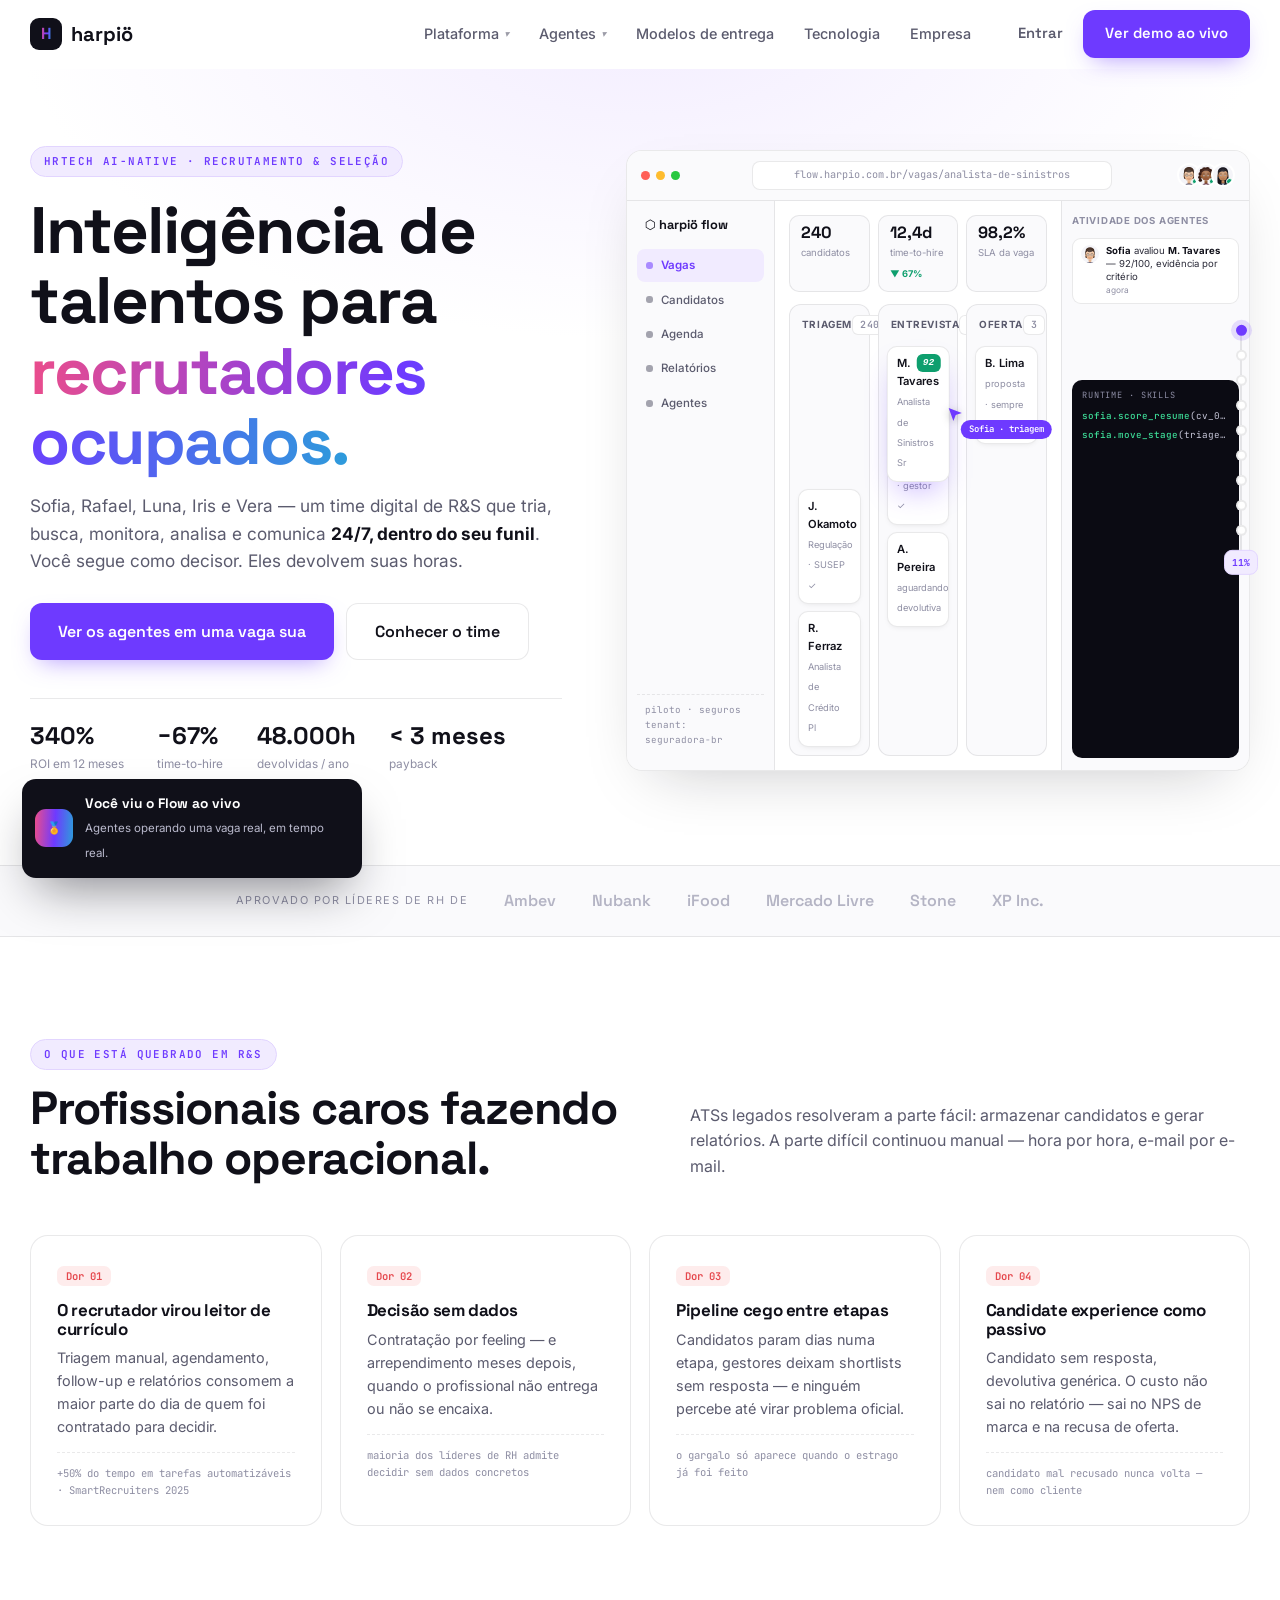
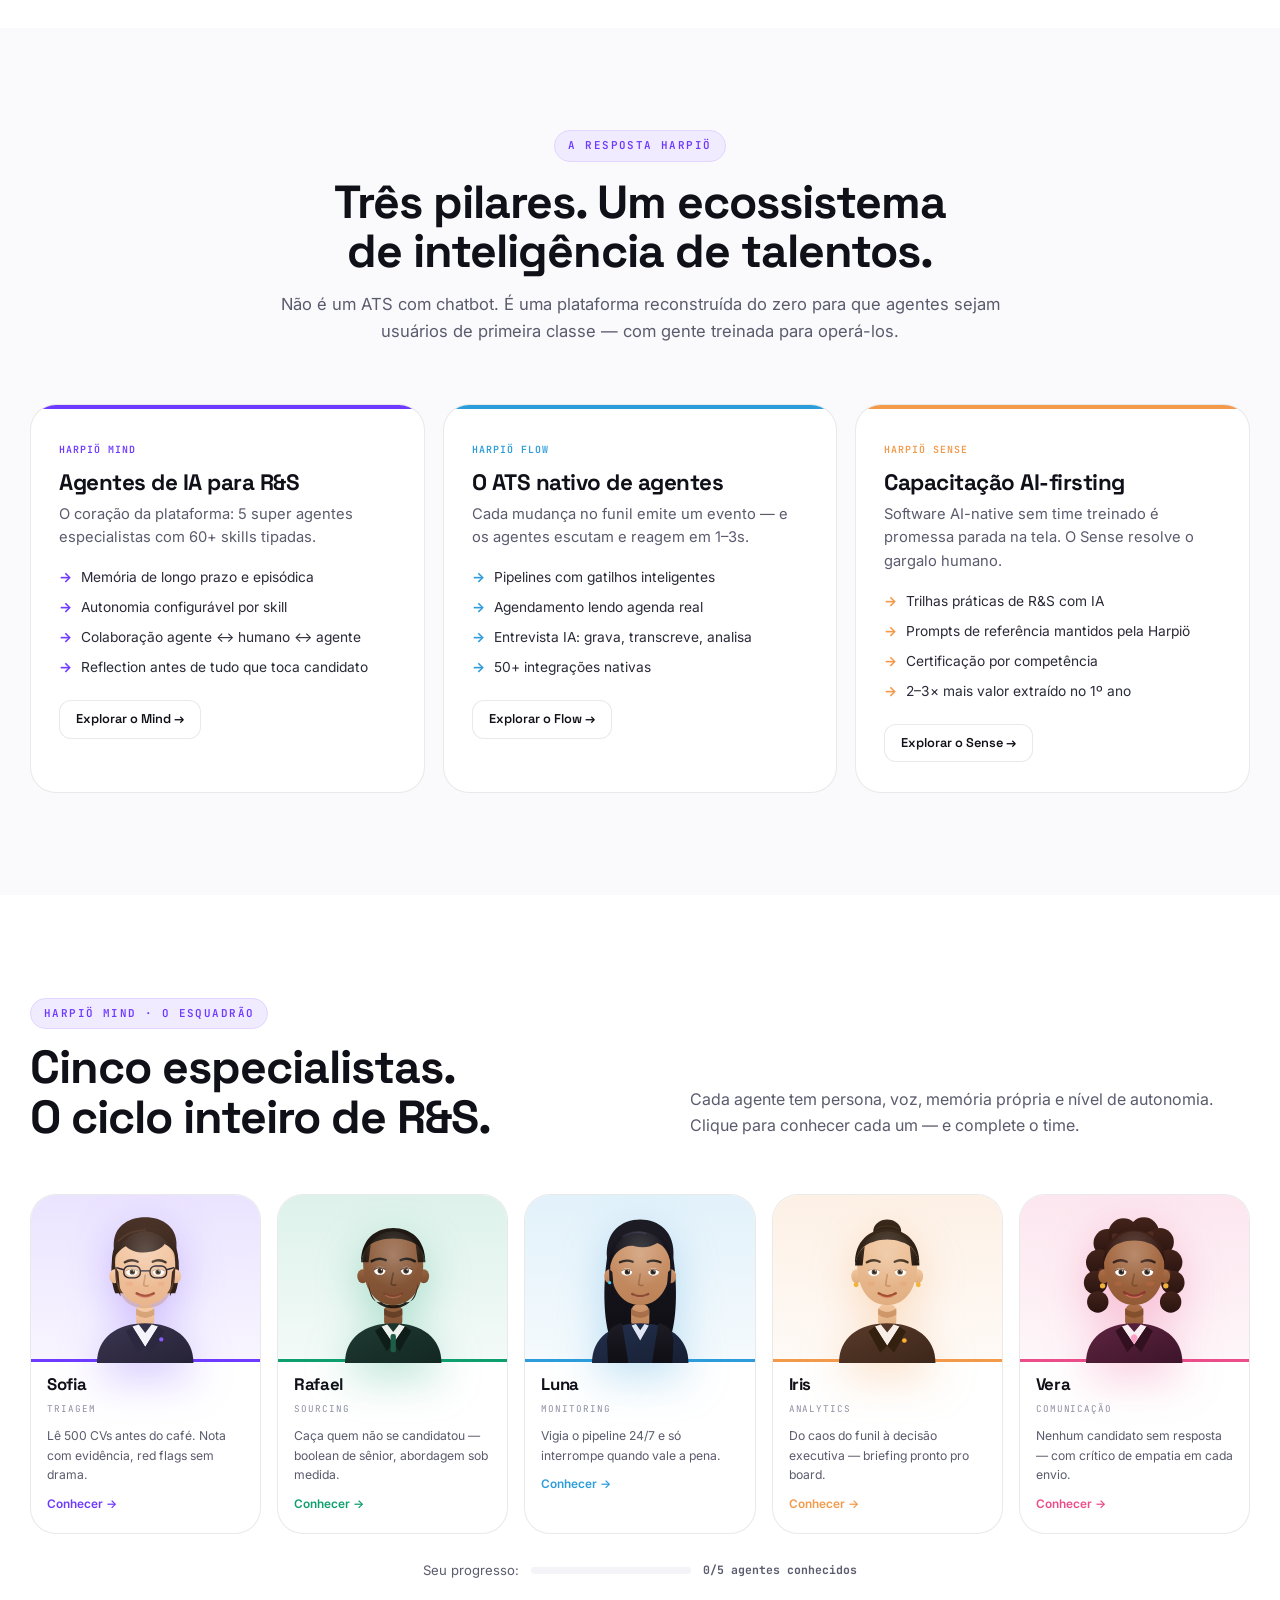
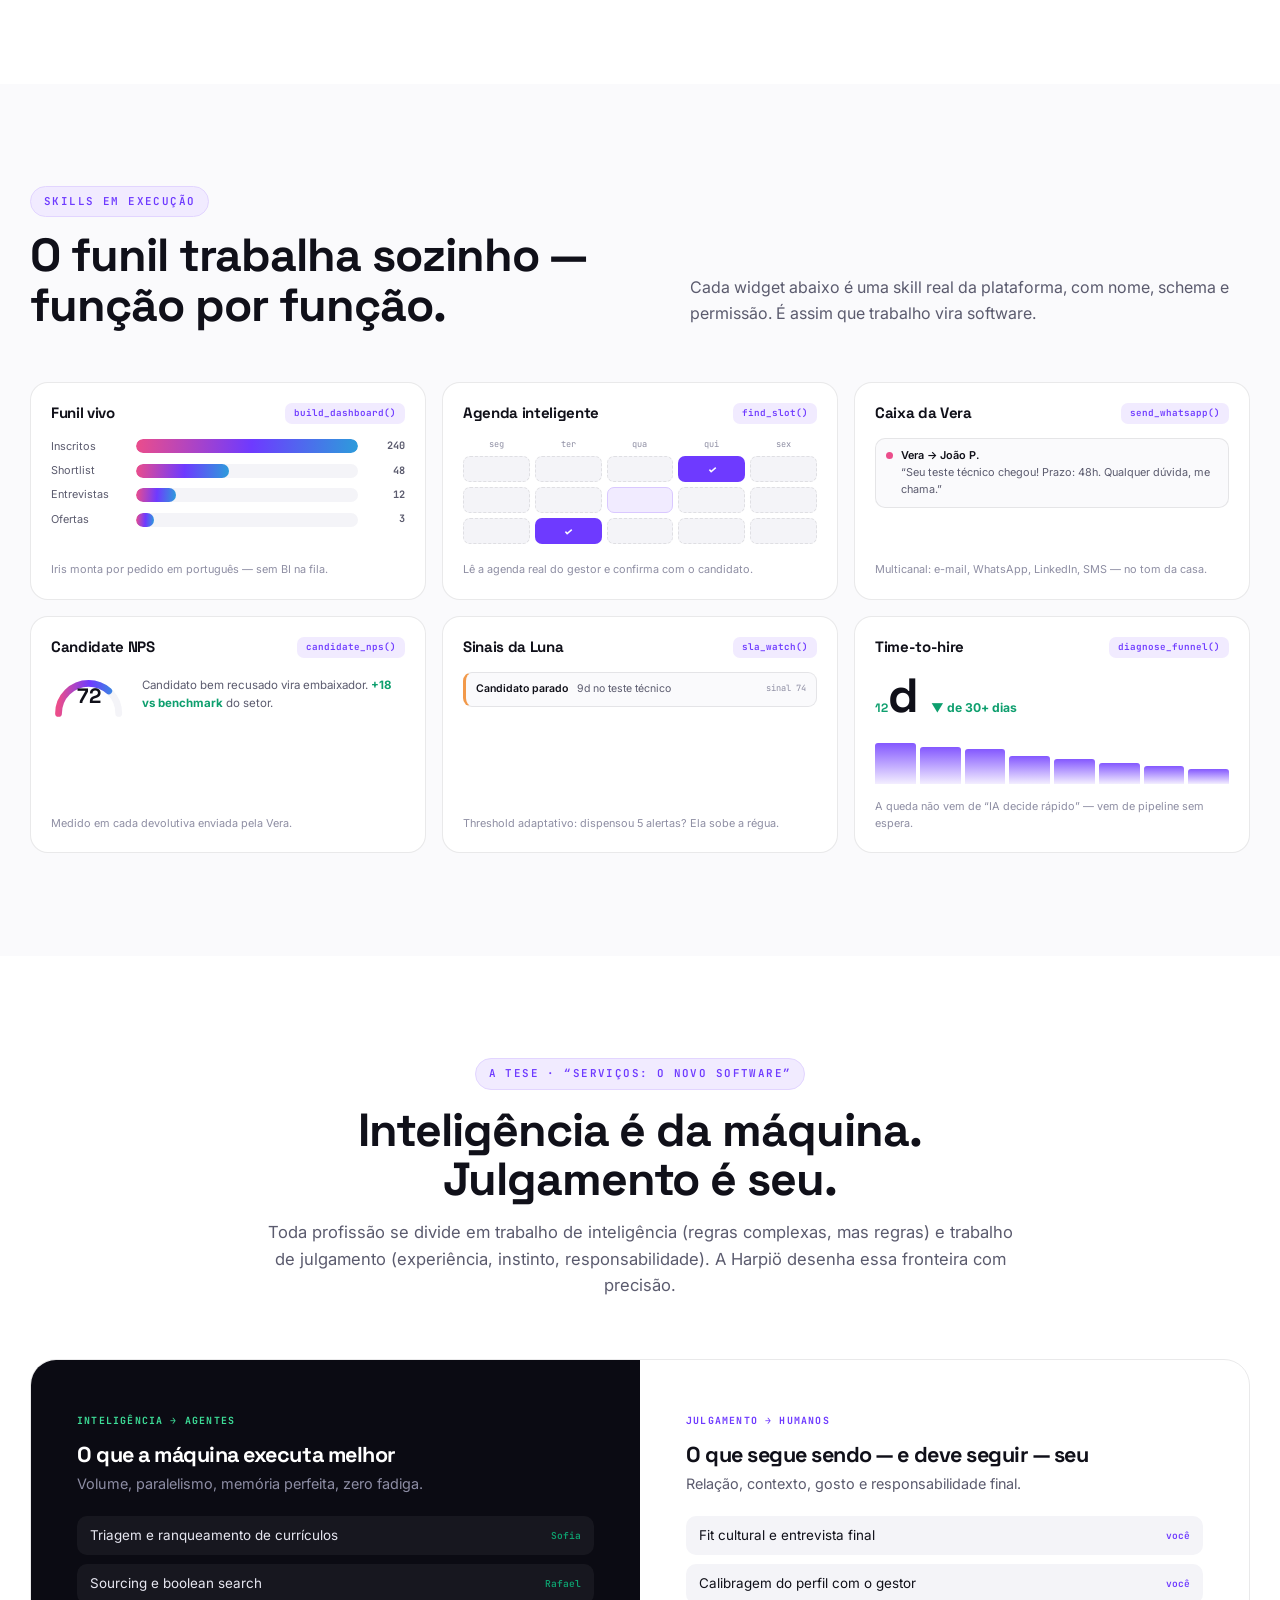
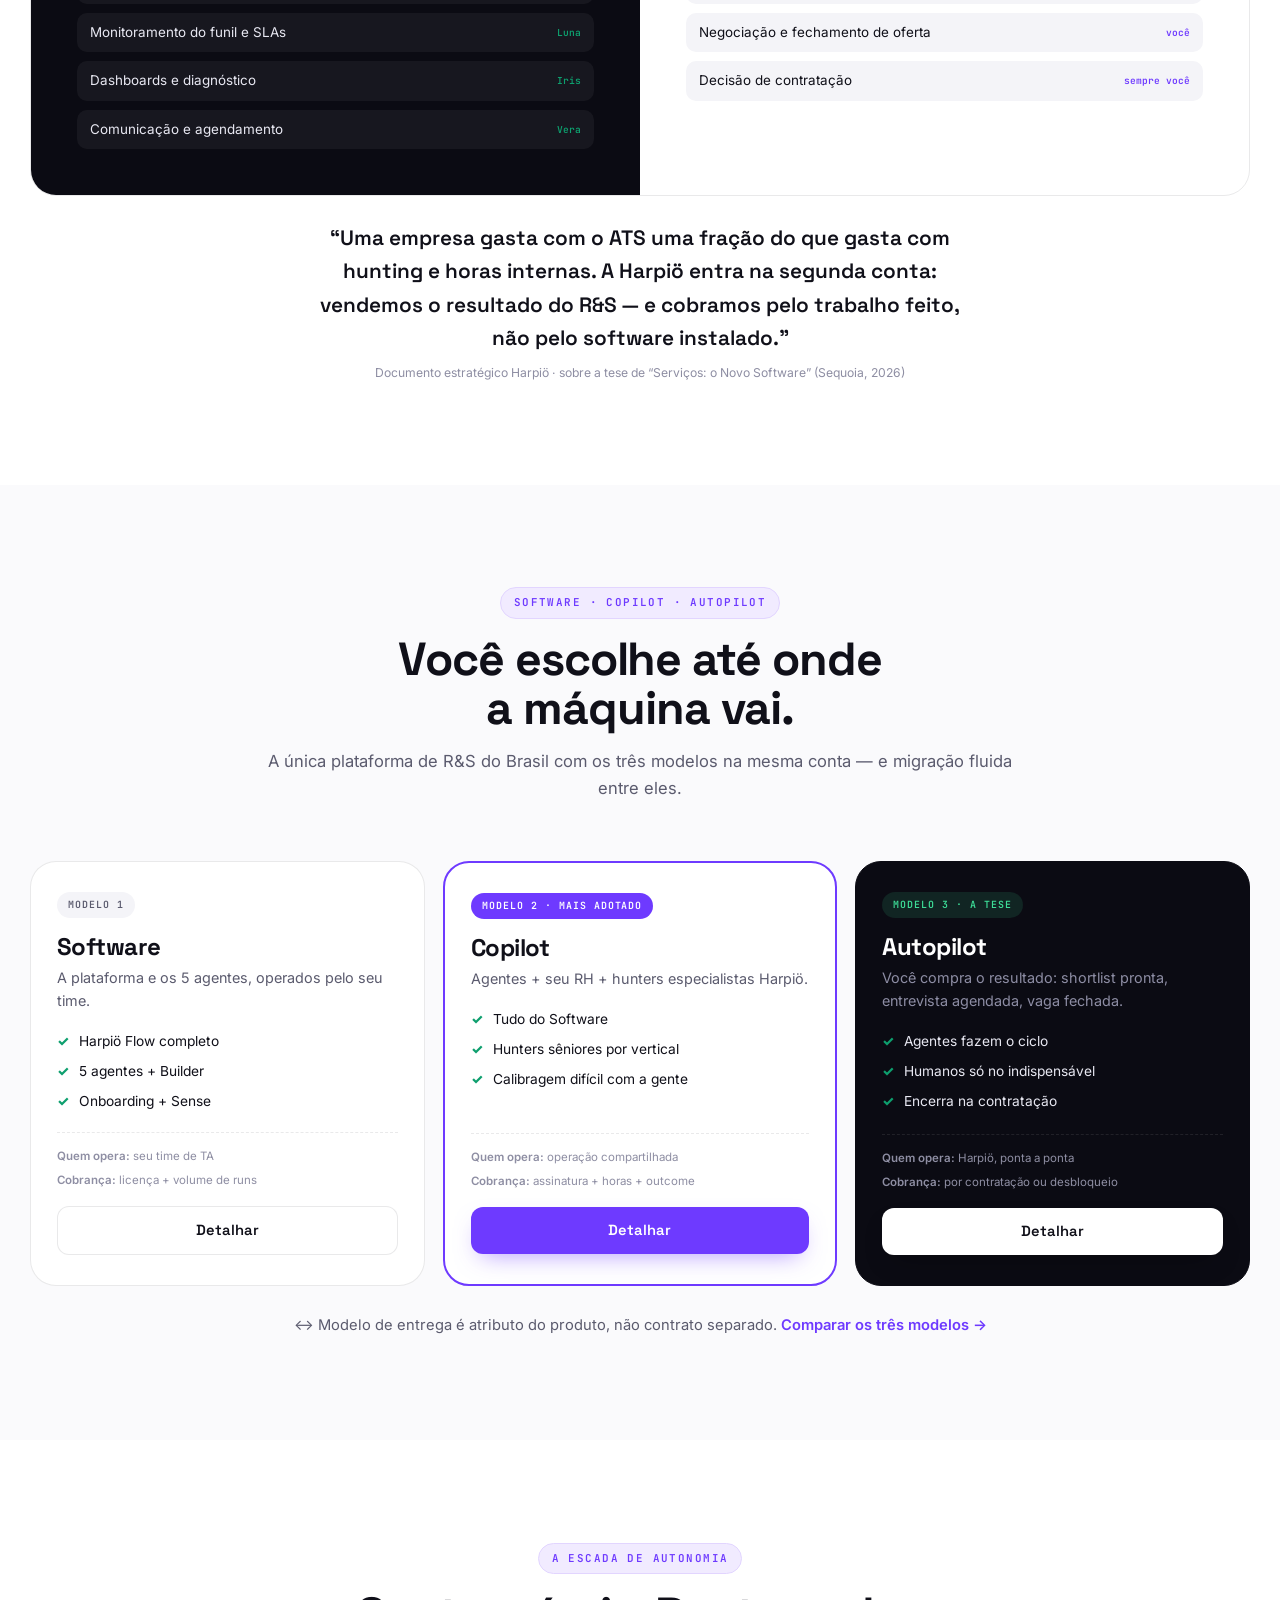
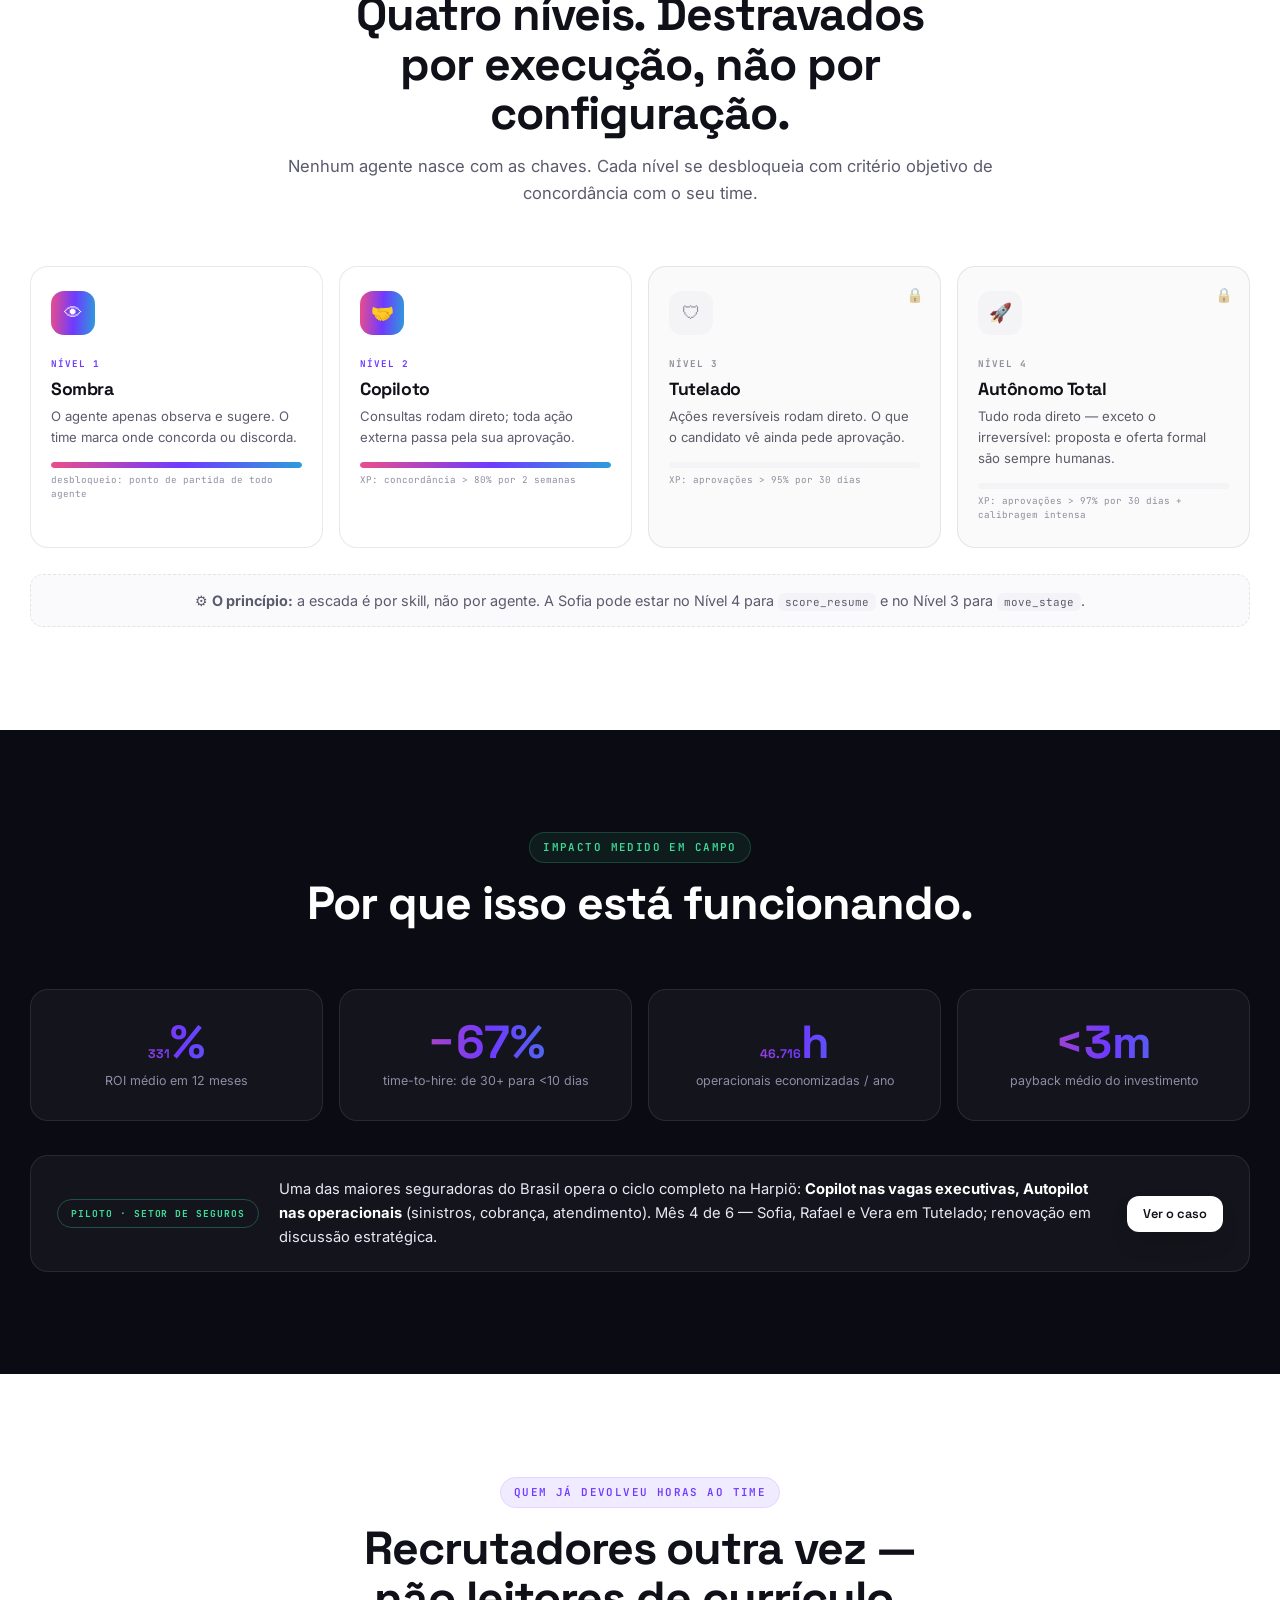
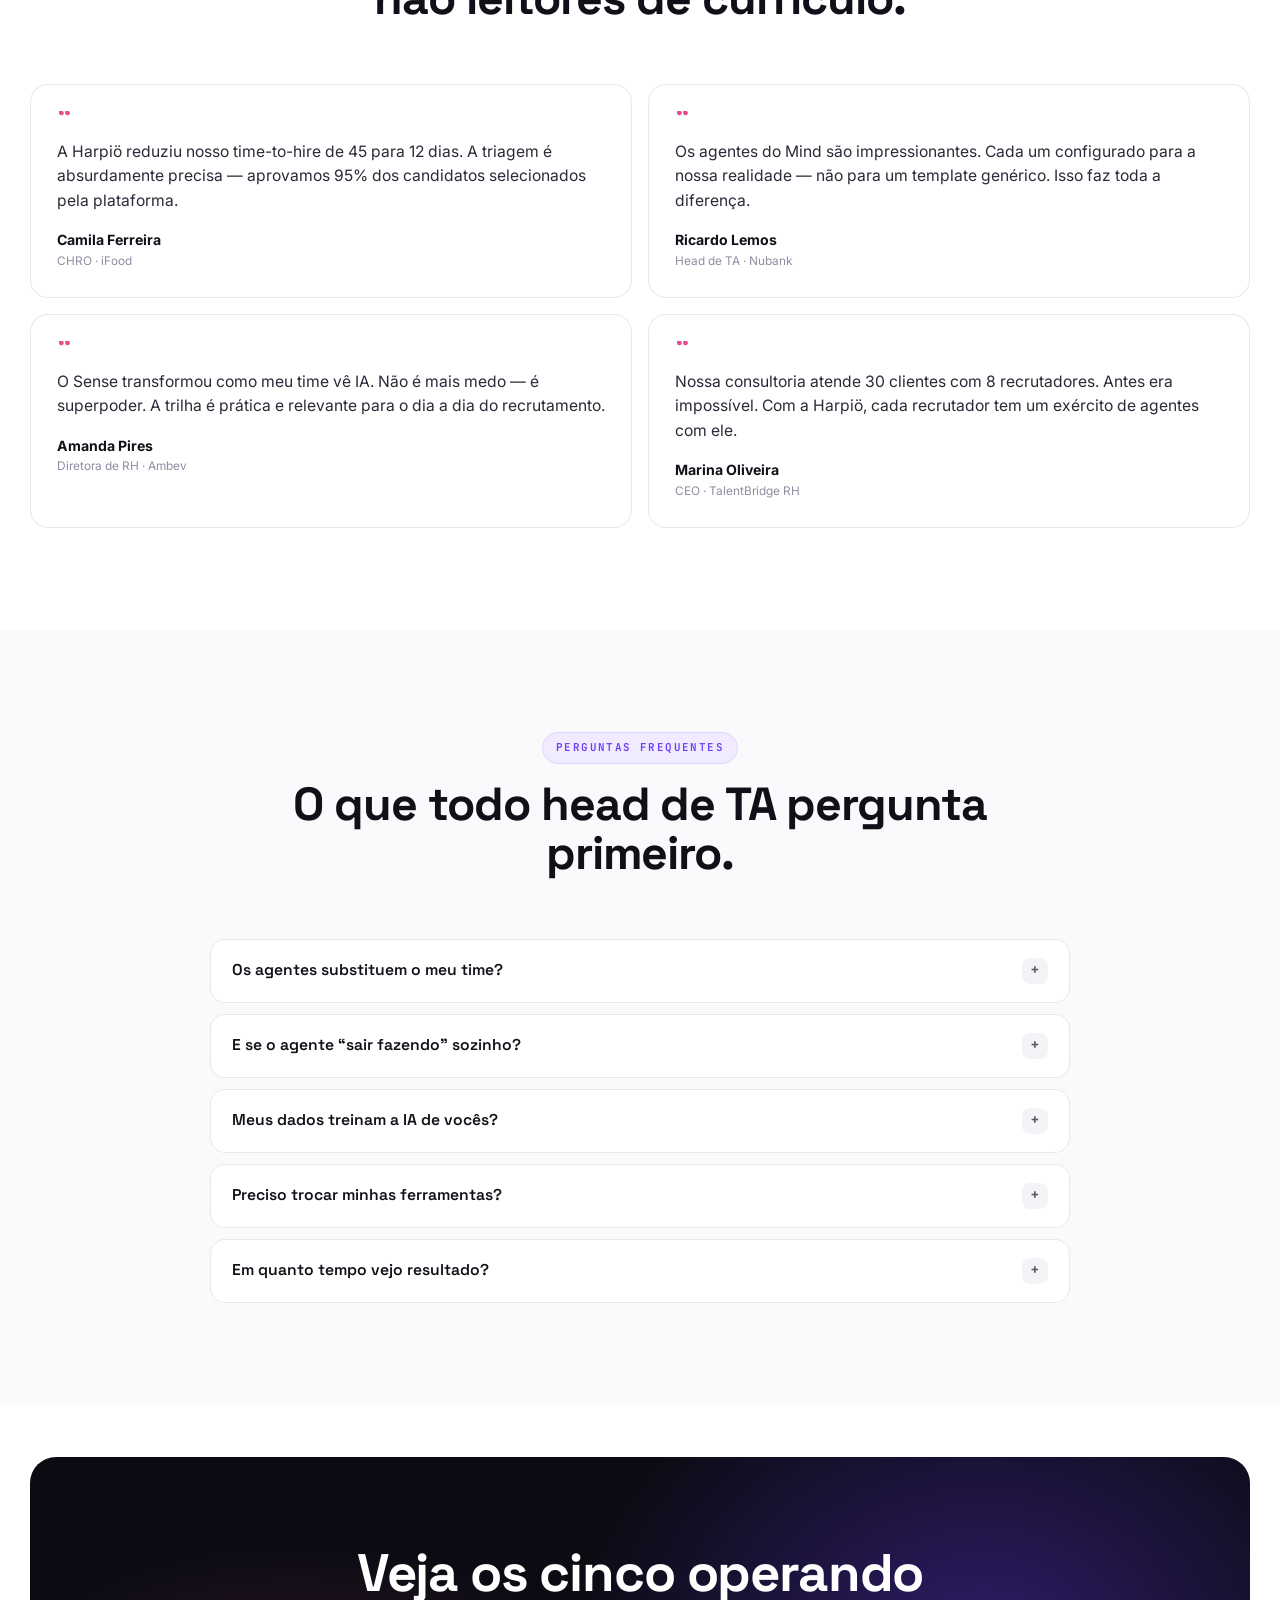
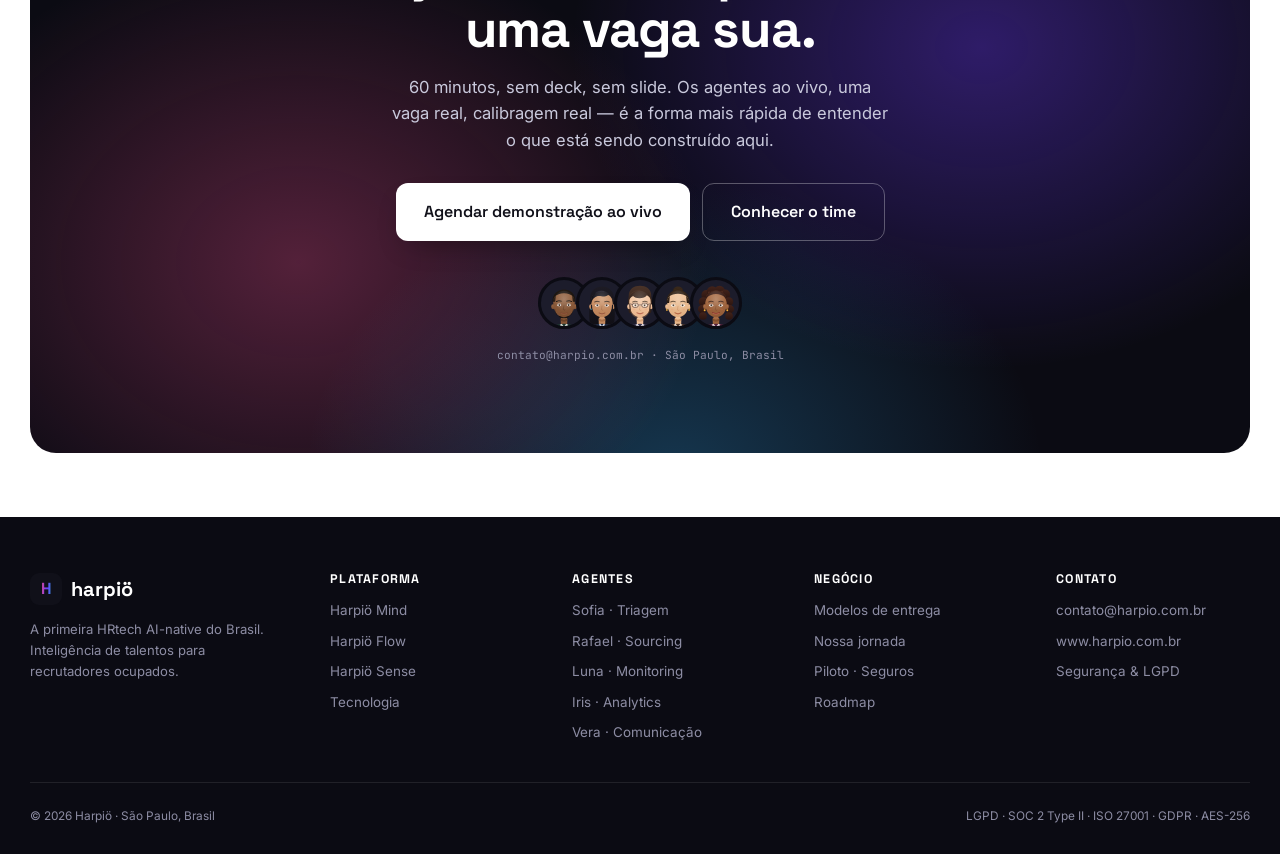
==== commit d069aa5c: "Reconstrói o site como plataforma multi-página profissional de R&S Reescrita completa centrada no mo" ====
--- a/index.html
+++ b/index.html
@@ -3,185 +3,76 @@
 <head>
   <meta charset="UTF-8" />
   <meta name="viewport" content="width=device-width, initial-scale=1.0" />
-  <title>Harpiö Mind · Super Agentes de R&S — humanos com superpoderes</title>
-  <meta name="description" content="Uma nova era para os humanos do R&S. Sofia, Rafael, Luna, Iris e Vera: super agentes de IA com memória, autonomia e 500+ habilidades, trabalhando 24/7 no seu funil." />
+  <title>Harpiö · A primeira HRtech AI-native do Brasil — Super Agentes de R&S</title>
+  <meta name="description" content="Inteligência de talentos para recrutadores ocupados. Cinco super agentes de IA operam seu funil de R&S 24/7 — software, copiloto ou piloto automático, você escolhe." />
   <link rel="preconnect" href="https://fonts.googleapis.com" />
   <link rel="preconnect" href="https://fonts.gstatic.com" crossorigin />
-  <link href="https://fonts.googleapis.com/css2?family=Space+Grotesk:wght@400;500;600;700&family=Inter:wght@400;500;600;700;800&family=JetBrains+Mono:wght@400;500;600&display=swap" rel="stylesheet" />
+  <link href="https://fonts.googleapis.com/css2?family=Space+Grotesk:wght@400;500;600;700&family=Inter:wght@400;500;600;700&family=JetBrains+Mono:wght@400;500;600&display=swap" rel="stylesheet" />
   <link rel="stylesheet" href="assets/css/styles.css" />
-  <link rel="icon" href="data:image/svg+xml,<svg xmlns='http://www.w3.org/2000/svg' viewBox='0 0 64 64'><defs><linearGradient id='g' x1='0' y1='0' x2='1' y2='1'><stop offset='0' stop-color='%23ff3dd8'/><stop offset='.5' stop-color='%238a5cff'/><stop offset='1' stop-color='%233fa9ff'/></linearGradient></defs><rect width='64' height='64' rx='16' fill='url(%23g)'/><text x='32' y='45' font-size='36' font-family='Arial' font-weight='bold' text-anchor='middle' fill='white'>H</text></svg>" />
+  <link rel="icon" href="data:image/svg+xml,<svg xmlns='http://www.w3.org/2000/svg' viewBox='0 0 64 64'><rect width='64' height='64' rx='15' fill='%23101019'/><text x='32' y='44' font-size='34' font-family='Arial' font-weight='bold' text-anchor='middle' fill='%236e3aff'>H</text></svg>" />
 </head>
-<body>
-
-<!-- ════════════════════════════════════════════════════════════
-     SPRITE · PERSONAS MASCARADAS (arte vetorial original)
-     Cada agente é um humano com um visor iridescente — a máscara
-     é o superpoder. 200 × 250 cada busto.
-═════════════════════════════════════════════════════════════ -->
+<body data-page="home" data-sprite="assets/img/personas.svg">
+
 <svg width="0" height="0" style="position:absolute" aria-hidden="true">
   <defs>
-    <!-- gradientes de visor -->
-    <linearGradient id="vis-sofia" x1="0" y1="0" x2="1" y2="1">
-      <stop offset="0" stop-color="#b15bff"/><stop offset=".5" stop-color="#6f7bff"/><stop offset="1" stop-color="#3fc6ff"/>
+    <linearGradient id="gradline" x1="0" y1="0" x2="1" y2="0">
+      <stop offset="0" stop-color="#eb4d8b"/><stop offset=".52" stop-color="#6e3aff"/><stop offset="1" stop-color="#2d9cdb"/>
     </linearGradient>
-    <linearGradient id="vis-rafael" x1="0" y1="0" x2="1" y2="1">
-      <stop offset="0" stop-color="#ffb02e"/><stop offset=".55" stop-color="#ff7a59"/><stop offset="1" stop-color="#ff3dd8"/>
-    </linearGradient>
-    <linearGradient id="vis-luna" x1="0" y1="0" x2="1" y2="1">
-      <stop offset="0" stop-color="#35d6ff"/><stop offset=".55" stop-color="#46f7a7"/><stop offset="1" stop-color="#8a5cff"/>
-    </linearGradient>
-    <linearGradient id="vis-iris" x1="0" y1="0" x2="1" y2="1">
-      <stop offset="0" stop-color="#ffd23d"/><stop offset=".5" stop-color="#ff9a3d"/><stop offset="1" stop-color="#ff5c8a"/>
-    </linearGradient>
-    <linearGradient id="vis-vera" x1="0" y1="0" x2="1" y2="1">
-      <stop offset="0" stop-color="#ff3dd8"/><stop offset=".55" stop-color="#b15bff"/><stop offset="1" stop-color="#5b6cff"/>
-    </linearGradient>
-    <linearGradient id="vis-shine" x1="0" y1="0" x2="0" y2="1">
-      <stop offset="0" stop-color="#fff" stop-opacity=".75"/><stop offset=".4" stop-color="#fff" stop-opacity="0"/>
-    </linearGradient>
-    <linearGradient id="neon-line" x1="0" y1="0" x2="1" y2="1">
-      <stop offset="0" stop-color="#46f7a7"/><stop offset=".5" stop-color="#35d6ff"/><stop offset="1" stop-color="#8a5cff"/>
-    </linearGradient>
-
-    <!-- ░░ molde de visor (reusado por todas as personas) ░░ -->
-    <g id="visor-detail">
-      <rect x="42" y="96" width="116" height="36" rx="18" fill="url(#vis-shine)" opacity=".5"/>
-      <circle cx="70" cy="114" r="9" fill="#0e0d13" opacity=".28"/>
-      <circle cx="130" cy="114" r="9" fill="#0e0d13" opacity=".28"/>
-      <circle cx="70" cy="114" r="3.2" fill="#fff" opacity=".9"/>
-      <circle cx="130" cy="114" r="3.2" fill="#fff" opacity=".9"/>
-      <circle cx="98" cy="104" r="1.6" fill="#fff" opacity=".8"/>
-      <circle cx="104" cy="108" r="1.2" fill="#fff" opacity=".6"/>
-      <circle cx="110" cy="103" r="1.4" fill="#fff" opacity=".7"/>
-    </g>
-
-    <!-- ░░ SOFIA · Triagem · pele clara, bob escuro com franja ░░ -->
-    <symbol id="p-sofia" viewBox="0 0 200 250">
-      <path d="M28 250 C28 208 58 188 100 188 C142 188 172 208 172 250 Z" fill="#3c3170"/>
-      <path d="M100 188 C142 188 172 208 172 250 L128 250 C128 216 116 198 100 188 Z" fill="#322a5e"/>
-      <rect x="85" y="156" width="30" height="38" rx="12" fill="#f2c19b"/>
-      <path d="M85 162 q15 12 30 0 l0 10 q-15 10 -30 0 Z" fill="#dfa87e"/>
-      <circle cx="51" cy="118" r="11" fill="#f2c19b"/><circle cx="149" cy="118" r="11" fill="#f2c19b"/>
-      <path d="M56 122 C52 70 76 48 100 48 C124 48 148 70 144 122 C142 152 124 170 100 170 C76 170 58 152 56 122 Z" fill="#f2c19b"/>
-      <path d="M52 116 C46 64 74 38 100 38 C126 38 154 64 148 116 L146 96 C140 76 128 66 100 66 C72 66 60 76 54 96 Z" fill="#241f3d"/>
-      <path d="M54 96 C60 70 76 60 100 60 C124 60 140 70 146 96 C132 88 120 84 100 84 C80 84 68 88 54 96 Z" fill="#241f3d"/>
-      <path d="M50 110 C46 140 50 156 60 166 L62 120 Z" fill="#241f3d"/>
-      <path d="M150 110 C154 140 150 156 140 166 L138 120 Z" fill="#241f3d"/>
-      <rect x="40" y="94" width="120" height="40" rx="20" fill="url(#vis-sofia)"/>
-      <use href="#visor-detail"/>
-      <path d="M100 138 q-4 9 2 11" fill="none" stroke="#dfa87e" stroke-width="3" stroke-linecap="round"/>
-      <path d="M88 158 q12 8 24 0" fill="none" stroke="#b97f57" stroke-width="3.4" stroke-linecap="round"/>
-    </symbol>
-
-    <!-- ░░ RAFAEL · Sourcing · pele escura, fade curto ░░ -->
-    <symbol id="p-rafael" viewBox="0 0 200 250">
-      <path d="M28 250 C28 208 58 188 100 188 C142 188 172 208 172 250 Z" fill="#14532d"/>
-      <path d="M100 188 C142 188 172 208 172 250 L128 250 C128 216 116 198 100 188 Z" fill="#0f4527"/>
-      <path d="M68 196 L100 188 L132 196 L100 214 Z" fill="#f6f5fa"/>
-      <rect x="85" y="156" width="30" height="38" rx="12" fill="#8c5a3c"/>
-      <path d="M85 162 q15 12 30 0 l0 10 q-15 10 -30 0 Z" fill="#74482e"/>
-      <circle cx="51" cy="118" r="11" fill="#8c5a3c"/><circle cx="149" cy="118" r="11" fill="#8c5a3c"/>
-      <path d="M56 122 C52 70 76 48 100 48 C124 48 148 70 144 122 C142 152 124 170 100 170 C76 170 58 152 56 122 Z" fill="#8c5a3c"/>
-      <path d="M54 100 C56 60 76 42 100 42 C124 42 144 60 146 100 C146 88 142 78 134 72 C122 62 78 62 66 72 C58 78 54 88 54 100 Z" fill="#17120e"/>
-      <circle cx="64" cy="64" r="5" fill="#17120e"/><circle cx="78" cy="54" r="6" fill="#17120e"/>
-      <circle cx="96" cy="50" r="6" fill="#17120e"/><circle cx="114" cy="52" r="6" fill="#17120e"/>
-      <circle cx="130" cy="60" r="5" fill="#17120e"/>
-      <rect x="40" y="94" width="120" height="40" rx="20" fill="url(#vis-rafael)"/>
-      <use href="#visor-detail"/>
-      <path d="M100 138 q-4 9 2 11" fill="none" stroke="#74482e" stroke-width="3" stroke-linecap="round"/>
-      <path d="M86 156 q14 12 28 0" fill="none" stroke="#3d2417" stroke-width="3.6" stroke-linecap="round"/>
-    </symbol>
-
-    <!-- ░░ LUNA · Monitoring · pele média, cabelo longo com mecha ░░ -->
-    <symbol id="p-luna" viewBox="0 0 200 250">
-      <path d="M40 250 C36 150 52 92 100 92 C148 92 164 150 160 250 Z" fill="#101726"/>
-      <path d="M28 250 C28 208 58 188 100 188 C142 188 172 208 172 250 Z" fill="#1d4ed8"/>
-      <path d="M100 188 C142 188 172 208 172 250 L128 250 C128 216 116 198 100 188 Z" fill="#173db0"/>
-      <rect x="85" y="156" width="30" height="38" rx="12" fill="#c68b66"/>
-      <path d="M85 162 q15 12 30 0 l0 10 q-15 10 -30 0 Z" fill="#aa7050"/>
-      <circle cx="51" cy="118" r="11" fill="#c68b66"/><circle cx="149" cy="118" r="11" fill="#c68b66"/>
-      <path d="M56 122 C52 70 76 48 100 48 C124 48 148 70 144 122 C142 152 124 170 100 170 C76 170 58 152 56 122 Z" fill="#c68b66"/>
-      <path d="M56 110 C50 60 74 40 100 40 C126 40 150 60 144 110 L140 86 C134 68 122 60 100 60 C78 60 66 68 60 86 Z" fill="#101726"/>
-      <path d="M100 40 C112 40 124 46 132 56 L118 64 C112 58 106 56 100 56 Z" fill="#35d6ff"/>
-      <rect x="40" y="94" width="120" height="40" rx="20" fill="url(#vis-luna)"/>
-      <use href="#visor-detail"/>
-      <path d="M100 138 q-4 9 2 11" fill="none" stroke="#aa7050" stroke-width="3" stroke-linecap="round"/>
-      <path d="M90 158 q10 6 20 0" fill="none" stroke="#7c4a2e" stroke-width="3.4" stroke-linecap="round"/>
-    </symbol>
-
-    <!-- ░░ IRIS · Analytics · pele clara-média, coque alto ░░ -->
-    <symbol id="p-iris" viewBox="0 0 200 250">
-      <path d="M28 250 C28 208 58 188 100 188 C142 188 172 208 172 250 Z" fill="#7a3f12"/>
-      <path d="M100 188 C142 188 172 208 172 250 L128 250 C128 216 116 198 100 188 Z" fill="#653409"/>
-      <rect x="85" y="156" width="30" height="38" rx="12" fill="#e8ac7e"/>
-      <path d="M85 162 q15 12 30 0 l0 10 q-15 10 -30 0 Z" fill="#d29263"/>
-      <circle cx="100" cy="34" r="20" fill="#2b1a10"/>
-      <circle cx="51" cy="118" r="11" fill="#e8ac7e"/><circle cx="149" cy="118" r="11" fill="#e8ac7e"/>
-      <path d="M56 122 C52 70 76 48 100 48 C124 48 148 70 144 122 C142 152 124 170 100 170 C76 170 58 152 56 122 Z" fill="#e8ac7e"/>
-      <path d="M54 104 C54 62 76 44 100 44 C124 44 146 62 146 104 C140 78 126 64 100 64 C74 64 60 78 54 104 Z" fill="#2b1a10"/>
-      <rect x="40" y="94" width="120" height="40" rx="20" fill="url(#vis-iris)"/>
-      <use href="#visor-detail"/>
-      <circle cx="156" cy="142" r="4" fill="#ffd23d"/>
-      <path d="M100 138 q-4 9 2 11" fill="none" stroke="#d29263" stroke-width="3" stroke-linecap="round"/>
-      <path d="M88 157 q12 9 24 0" fill="none" stroke="#9c6038" stroke-width="3.4" stroke-linecap="round"/>
-    </symbol>
-
-    <!-- ░░ VERA · Comunicação · pele escura-média, cachos volumosos ░░ -->
-    <symbol id="p-vera" viewBox="0 0 200 250">
-      <path d="M28 250 C28 208 58 188 100 188 C142 188 172 208 172 250 Z" fill="#86134e"/>
-      <path d="M100 188 C142 188 172 208 172 250 L128 250 C128 216 116 198 100 188 Z" fill="#700f41"/>
-      <rect x="85" y="156" width="30" height="38" rx="12" fill="#a06441"/>
-      <path d="M85 162 q15 12 30 0 l0 10 q-15 10 -30 0 Z" fill="#875231"/>
-      <circle cx="58" cy="64" r="18" fill="#1f1410"/><circle cx="84" cy="48" r="20" fill="#1f1410"/>
-      <circle cx="114" cy="46" r="20" fill="#1f1410"/><circle cx="142" cy="62" r="18" fill="#1f1410"/>
-      <circle cx="48" cy="96" r="16" fill="#1f1410"/><circle cx="152" cy="96" r="16" fill="#1f1410"/>
-      <circle cx="46" cy="128" r="14" fill="#1f1410"/><circle cx="154" cy="128" r="14" fill="#1f1410"/>
-      <circle cx="51" cy="118" r="11" fill="#a06441"/><circle cx="149" cy="118" r="11" fill="#a06441"/>
-      <path d="M56 122 C52 70 76 48 100 48 C124 48 148 70 144 122 C142 152 124 170 100 170 C76 170 58 152 56 122 Z" fill="#a06441"/>
-      <path d="M56 104 C58 66 76 50 100 50 C124 50 142 66 144 104 C136 80 122 70 100 70 C78 70 64 80 56 104 Z" fill="#1f1410"/>
-      <rect x="40" y="94" width="120" height="40" rx="20" fill="url(#vis-vera)"/>
-      <use href="#visor-detail"/>
-      <circle cx="44" cy="142" r="4.5" fill="#ffd23d"/><circle cx="156" cy="142" r="4.5" fill="#ffd23d"/>
-      <path d="M100 138 q-4 9 2 11" fill="none" stroke="#875231" stroke-width="3" stroke-linecap="round"/>
-      <path d="M84 155 q16 14 32 0" fill="none" stroke="#4a2a18" stroke-width="3.8" stroke-linecap="round"/>
-    </symbol>
-
-    <!-- ░░ figura raio-x para a seção Superpoderes ░░ -->
-    <symbol id="p-xray" viewBox="0 0 200 250">
-      <path d="M28 250 C28 208 58 188 100 188 C142 188 172 208 172 250 Z" fill="#0c0c14" stroke="url(#neon-line)" stroke-width="1.6"/>
-      <rect x="85" y="156" width="30" height="38" rx="12" fill="#0c0c14" stroke="url(#neon-line)" stroke-width="1.6"/>
-      <path d="M56 122 C52 70 76 48 100 48 C124 48 148 70 144 122 C142 152 124 170 100 170 C76 170 58 152 56 122 Z" fill="#0c0c14" stroke="url(#neon-line)" stroke-width="1.6"/>
-      <rect x="40" y="94" width="120" height="40" rx="20" fill="none" stroke="url(#neon-line)" stroke-width="1.6" stroke-dasharray="5 6"/>
-      <path d="M64 70 C74 60 86 56 100 56 M100 188 C120 188 138 194 152 206 M48 226 C60 212 78 204 100 204" fill="none" stroke="#35d6ff" stroke-width="1" stroke-dasharray="2 6" opacity=".7"/>
-      <circle cx="100" cy="78" r="3" fill="#46f7a7"/><circle cx="100" cy="114" r="3" fill="#35d6ff"/>
-      <circle cx="100" cy="176" r="3" fill="#8a5cff"/><circle cx="64" cy="206" r="3" fill="#ff3dd8"/>
-      <circle cx="136" cy="206" r="3" fill="#ffb02e"/>
-    </symbol>
   </defs>
 </svg>
 
-<!-- ════════════════ ANÚNCIO ════════════════ -->
-<div class="announce">
-  <p><span class="announce__new">novo</span> A tese “Serviços: o Novo Software”, aplicada a R&S — conheça o modelo Autopilot <a href="#tecnologia">explorar →</a></p>
+<div class="pbar" id="pbar" aria-hidden="true"></div>
+
+<!-- conquista (toast) -->
+<div class="toast" id="toast" role="status" aria-live="polite">
+  <span class="toast__medal">🏅</span>
+  <div><b class="toast__title"></b><span class="toast__sub"></span></div>
 </div>
 
-<!-- ════════════════ HEADER ════════════════ -->
+<!-- trilha de navegação gamificada -->
+<nav class="rail" id="rail" aria-label="Progresso da página">
+  <a href="#inicio" data-sec class="is-active"><span>Início</span></a>
+  <a href="#problema" data-sec><span>O problema</span></a>
+  <a href="#plataforma" data-sec><span>A plataforma</span></a>
+  <a href="#time" data-sec><span>O time</span></a>
+  <a href="#widgets" data-sec><span>Funções ao vivo</span></a>
+  <a href="#tese" data-sec><span>A tese</span></a>
+  <a href="#modelos" data-sec><span>Modelos</span></a>
+  <a href="#autonomia" data-sec><span>Autonomia</span></a>
+  <a href="#resultados" data-sec><span>Resultados</span></a>
+  <span class="rail__score">0%</span>
+</nav>
+
 <header class="header" id="header">
   <div class="container header__inner">
-    <a href="#" class="logo" aria-label="Harpiö — início">
-      <span class="logo__mark">H</span><span class="logo__word">harpiö</span>
-    </a>
-    <nav class="nav" id="nav" aria-label="Navegação principal">
-      <a href="#agentes">Agentes</a>
-      <a href="#produto">Produto</a>
-      <a href="#superpoderes">Superpoderes</a>
-      <a href="#tecnologia">Tecnologia</a>
-      <a href="#seguranca">Segurança</a>
-      <a href="#faq">FAQ</a>
+    <a href="index.html" class="logo" aria-label="Harpiö"><span class="logo__mark"></span><span>harpiö</span></a>
+    <nav class="nav" id="nav" aria-label="Principal">
+      <div class="menu">
+        <button aria-haspopup="true">Plataforma <i class="caretico">▾</i></button>
+        <div class="menu__panel">
+          <a href="plataforma.html#mind"><span class="menu__dot" style="background:var(--violet)">◆</span><span><b>Harpiö Mind</b><span>5 super agentes · 500+ skills</span></span></a>
+          <a href="plataforma.html#flow"><span class="menu__dot" style="background:var(--blue)">▦</span><span><b>Harpiö Flow</b><span>o ATS nativo de agentes</span></span></a>
+          <a href="plataforma.html#sense"><span class="menu__dot" style="background:var(--amber)">✦</span><span><b>Harpiö Sense</b><span>capacitação AI-firsting</span></span></a>
+        </div>
+      </div>
+      <div class="menu">
+        <button aria-haspopup="true">Agentes <i class="caretico">▾</i></button>
+        <div class="menu__panel">
+          <a href="agentes/index.html"><span class="menu__dot" style="background:var(--ink)">★</span><span><b>Conhecer o time</b><span>o esquadrão completo</span></span></a>
+          <a href="agentes/sofia.html"><span class="menu__face"><svg><use href="assets/img/personas.svg#ps-sofia"/></svg></span><span><b>Sofia</b><span>Triagem</span></span></a>
+          <a href="agentes/rafael.html"><span class="menu__face"><svg><use href="assets/img/personas.svg#ps-rafael"/></svg></span><span><b>Rafael</b><span>Sourcing</span></span></a>
+          <a href="agentes/luna.html"><span class="menu__face"><svg><use href="assets/img/personas.svg#ps-luna"/></svg></span><span><b>Luna</b><span>Monitoring</span></span></a>
+          <a href="agentes/iris.html"><span class="menu__face"><svg><use href="assets/img/personas.svg#ps-iris"/></svg></span><span><b>Iris</b><span>Analytics</span></span></a>
+          <a href="agentes/vera.html"><span class="menu__face"><svg><use href="assets/img/personas.svg#ps-vera"/></svg></span><span><b>Vera</b><span>Comunicação</span></span></a>
+        </div>
+      </div>
+      <a href="modelos.html">Modelos de entrega</a>
+      <a href="tecnologia.html">Tecnologia</a>
+      <a href="empresa.html">Empresa</a>
     </nav>
     <div class="header__cta">
       <a href="#" class="btn btn--ghost">Entrar</a>
-      <a href="#cta-final" class="btn btn--grad">Testar Super Agentes</a>
+      <a href="#cta" class="btn btn--violet">Ver demo ao vivo</a>
     </div>
     <button class="burger" id="burger" aria-label="Abrir menu" aria-expanded="false"><span></span><span></span><span></span></button>
   </div>
@@ -189,452 +80,489 @@
 
 <main>
 
-<!-- ════════════════ HERO ════════════════ -->
-<section class="hero">
-  <div class="hero__aura" aria-hidden="true"></div>
-  <span class="hero__ghost" aria-hidden="true">Super<br/>Agentes</span>
-  <div class="container hero__inner">
-    <div class="hero__persona reveal" id="hero-persona" aria-hidden="true">
-      <div class="hero__halo"></div>
-      <svg class="hero__bust"><use href="#p-sofia"/></svg>
-      <span class="hero__chipfloat hf-1">✓ 240 CVs triados · 17h42</span>
-      <span class="hero__chipfloat hf-2">⚡ shortlist com evidência</span>
-      <span class="hero__chipfloat hf-3">24/7 · modo Tutelado</span>
-    </div>
-    <h1 class="reveal d1">A nova era dos humanos<br/>de R&S. <span class="grad-text">Com Super Agentes.</span></h1>
-    <p class="hero__sub reveal d2">Cinco colegas de IA — Sofia, Rafael, Luna, Iris e Vera — com memória, autonomia e 500+ habilidades, operando o seu funil 24/7. Você segue como decisor. Eles fazem o resto.</p>
-    <div class="hero__actions reveal d3">
-      <a href="#cta-final" class="btn btn--grad btn--lg">Testar Super Agentes</a>
-      <a href="#produto" class="btn btn--line btn--lg">Ver em ação</a>
-    </div>
-    <ul class="hero__stats reveal d4">
-      <li><strong>340%</strong><span>ROI em 12 meses</span></li>
-      <li><strong>−67%</strong><span>time-to-hire</span></li>
-      <li><strong>48 mil h</strong><span>devolvidas / ano</span></li>
-      <li><strong>&lt; 3 meses</strong><span>payback</span></li>
-    </ul>
-  </div>
-</section>
-
-<!-- ════════════════ AGENTES PARA TUDO ════════════════ -->
-<section class="section" id="agentes">
+<!-- ════════ HERO ════════ -->
+<section class="hero" id="inicio">
+  <div class="container hero__grid">
+    <div>
+      <span class="eyebrow reveal">HRtech AI-native · Recrutamento &amp; Seleção</span>
+      <h1 class="reveal d1">Inteligência de talentos para <span class="grad-text">recrutadores ocupados.</span></h1>
+      <p class="hero__sub reveal d2">Sofia, Rafael, Luna, Iris e Vera — um time digital de R&S que tria, busca, monitora, analisa e comunica <strong>24/7, dentro do seu funil</strong>. Você segue como decisor. Eles devolvem suas horas.</p>
+      <div class="hero__actions reveal d3">
+        <a href="#cta" class="btn btn--violet btn--lg">Ver os agentes em uma vaga sua</a>
+        <a href="agentes/index.html" class="btn btn--line btn--lg">Conhecer o time</a>
+      </div>
+      <ul class="hero__proof reveal d4">
+        <li><strong>340%</strong><span>ROI em 12 meses</span></li>
+        <li><strong>−67%</strong><span>time-to-hire</span></li>
+        <li><strong>48.000h</strong><span>devolvidas / ano</span></li>
+        <li><strong>&lt; 3 meses</strong><span>payback</span></li>
+      </ul>
+    </div>
+
+    <!-- Flow ao vivo: agentes operando a tela -->
+    <div class="reveal d2">
+      <div class="window" id="flow-stage" aria-label="Demonstração: agentes operando o Harpiö Flow">
+        <div class="window__bar">
+          <span class="wdots"><i></i><i></i><i></i></span>
+          <span class="window__url">flow.harpio.com.br/vagas/analista-de-sinistros</span>
+          <span class="window__presence">
+            <span class="presence"><svg><use href="assets/img/personas.svg#ps-sofia"/></svg><i></i></span>
+            <span class="presence"><svg><use href="assets/img/personas.svg#ps-vera"/></svg><i></i></span>
+            <span class="presence"><svg><use href="assets/img/personas.svg#ps-luna"/></svg><i></i></span>
+          </span>
+        </div>
+        <div class="window__body">
+          <aside class="wside">
+            <span class="wside__logo">⬡ harpiö flow</span>
+            <a class="is-on"><i></i> Vagas</a>
+            <a><i></i> Candidatos</a>
+            <a><i></i> Agenda</a>
+            <a><i></i> Relatórios</a>
+            <a><i></i> Agentes</a>
+            <span class="wside__foot">piloto · seguros<br/>tenant: seguradora-br</span>
+          </aside>
+          <div class="wmain">
+            <div class="wkpis">
+              <div class="wkpi"><b>240</b><span>candidatos</span></div>
+              <div class="wkpi"><b id="kpi-tth">12,4d</b><span>time-to-hire <em class="down">▼ 67%</em></span></div>
+              <div class="wkpi"><b>98,2%</b><span>SLA da vaga</span></div>
+            </div>
+            <div class="kanban">
+              <div class="kcol" id="kcol-triagem">
+                <div class="kcol__head">Triagem <b id="count-triagem">240</b></div>
+                <div class="kanban-drop">
+                  <div class="kcard" id="kcard-mover"><b>M. Tavares</b><span>Analista de Sinistros Sr</span><i class="kscore" id="kscore-mover">92</i></div>
+                  <div class="kcard"><b>J. Okamoto</b><span>Regulação · SUSEP ✓</span></div>
+                  <div class="kcard"><b>R. Ferraz</b><span>Analista de Crédito Pl</span></div>
+                </div>
+              </div>
+              <div class="kcol" id="kcol-entrevista">
+                <div class="kcol__head">Entrevista <b id="count-entrevista">12</b></div>
+                <div class="kanban-drop">
+                  <div class="kcard kghost" id="kghost" style="display:none"><b>&nbsp;</b><span>&nbsp;</span></div>
+                  <div class="kcard"><b>L. Souza</b><span>qui · 14h · gestor ✓</span></div>
+                  <div class="kcard"><b>A. Pereira</b><span>aguardando devolutiva</span></div>
+                </div>
+              </div>
+              <div class="kcol">
+                <div class="kcol__head">Oferta <b>3</b></div>
+                <div class="kanban-drop">
+                  <div class="kcard"><b>B. Lima</b><span>proposta · sempre humano</span></div>
+                </div>
+              </div>
+            </div>
+          </div>
+          <aside class="wrail">
+            <span class="wrail__title">Atividade dos agentes</span>
+            <div class="feed" id="flow-feed"></div>
+            <div class="console" id="flow-console"><span class="console__title">runtime · skills</span></div>
+          </aside>
+        </div>
+        <!-- cursores multiplayer dos agentes -->
+        <div class="cursor cursor--sofia" id="cur-sofia"><svg viewBox="0 0 16 16"><path d="M1 1 L15 6.5 L8.5 8.5 L6 15 Z"/></svg><span>Sofia · triagem</span></div>
+        <div class="cursor cursor--vera" id="cur-vera"><svg viewBox="0 0 16 16"><path d="M1 1 L15 6.5 L8.5 8.5 L6 15 Z"/></svg><span>Vera · comunicação</span></div>
+        <div class="cursor cursor--luna" id="cur-luna"><svg viewBox="0 0 16 16"><path d="M1 1 L15 6.5 L8.5 8.5 L6 15 Z"/></svg><span>Luna · monitoring</span></div>
+        <!-- alerta ambient -->
+        <div class="wtoast" id="flow-toast"><i></i><span><b>Luna:</b> shortlist parada na mesa do gestor há 5 dias — escalo?</span></div>
+      </div>
+    </div>
+  </div>
+</section>
+
+<div class="logos">
+  <div class="container logos__inner">
+    <span class="logos__label">Aprovado por líderes de RH de</span>
+    <span>Ambev</span><span>Nubank</span><span>iFood</span><span>Mercado Livre</span><span>Stone</span><span>XP Inc.</span>
+  </div>
+</div>
+
+<!-- ════════ O PROBLEMA ════════ -->
+<section class="section" id="problema">
   <div class="container">
     <div class="rowhead reveal">
       <div>
-        <span class="eyebrow">Especialistas, não genéricos</span>
-        <h2>Agentes para o<br/>ciclo inteiro.</h2>
-      </div>
-      <p class="rowhead__p">Sem prompts. Sem setup interminável. Cada super agente chega calibrado por anos de operação real de hunting — e começa a trabalhar em modo Sombra hoje.</p>
-    </div>
-
-    <div class="agtabs reveal d1" role="tablist" aria-label="Tipos de agente">
-      <button class="agtab is-active" data-agent="sofia"><i class="agtab__ico i-sofia">⬡</i> Triagem</button>
-      <button class="agtab" data-agent="rafael"><i class="agtab__ico i-rafael">◎</i> Sourcing</button>
-      <button class="agtab" data-agent="luna"><i class="agtab__ico i-luna">☾</i> Monitoring</button>
-      <button class="agtab" data-agent="iris"><i class="agtab__ico i-iris">▥</i> Analytics</button>
-      <button class="agtab" data-agent="vera"><i class="agtab__ico i-vera">✉</i> Comunicação</button>
-    </div>
-
-    <div class="personas" id="personas">
-      <article class="persona persona--sofia is-active reveal" data-agent="sofia" tabindex="0">
-        <div class="persona__bg"></div>
-        <span class="persona__ghost">S</span>
-        <svg class="persona__bust"><use href="#p-sofia"/></svg>
-        <div class="persona__meta">
-          <h3>Sofia</h3><span>Agente de Triagem</span>
-          <p>Lê 500 currículos antes do café e devolve um top 20 com nota, evidência e red flags — sem drama.</p>
-          <b class="persona__stat">240 CVs → 12 min</b>
-        </div>
-      </article>
-      <article class="persona persona--rafael reveal d1" data-agent="rafael" tabindex="0">
-        <div class="persona__bg"></div>
-        <span class="persona__ghost">R</span>
-        <svg class="persona__bust"><use href="#p-rafael"/></svg>
-        <div class="persona__meta">
-          <h3>Rafael</h3><span>Agente de Sourcing</span>
-          <p>Caça quem não se candidatou: boolean de SDR sênior, abordagem personalizada, canal certo por vaga.</p>
-          <b class="persona__stat">32 perfis → 48h</b>
-        </div>
-      </article>
-      <article class="persona persona--luna reveal d2" data-agent="luna" tabindex="0">
-        <div class="persona__bg"></div>
-        <span class="persona__ghost">L</span>
-        <svg class="persona__bust"><use href="#p-luna"/></svg>
-        <div class="persona__meta">
-          <h3>Luna</h3><span>Agente de Monitoring</span>
-          <p>Vigia o pipeline enquanto a sala está vazia. Só interrompe quando vale — e aprende o seu limiar.</p>
-          <b class="persona__stat">sinais em 1–3s</b>
-        </div>
-      </article>
-      <article class="persona persona--iris reveal d3" data-agent="iris" tabindex="0">
-        <div class="persona__bg"></div>
-        <span class="persona__ghost">I</span>
-        <svg class="persona__bust"><use href="#p-iris"/></svg>
-        <div class="persona__meta">
-          <h3>Iris</h3><span>Agente de Analytics</span>
-          <p>Transforma funil em decisão executiva: dashboards por pedido em português e briefing pro board.</p>
-          <b class="persona__stat">board-ready · 30 min</b>
-        </div>
-      </article>
-      <article class="persona persona--vera reveal d4" data-agent="vera" tabindex="0">
-        <div class="persona__bg"></div>
-        <span class="persona__ghost">V</span>
-        <svg class="persona__bust"><use href="#p-vera"/></svg>
-        <div class="persona__meta">
-          <h3>Vera</h3><span>Agente de Comunicação</span>
-          <p>A voz da empresa para cada candidato — multicanal, com crítico de empatia antes de cada envio.</p>
-          <b class="persona__stat">0 candidatos sem resposta</b>
-        </div>
-      </article>
-    </div>
-  </div>
-</section>
-
-<!-- ════════════════ BANNER BUILDER ════════════════ -->
-<section class="section section--tight">
-  <div class="container">
-    <div class="bannergrad reveal">
-      <div class="bannergrad__copy">
-        <h2>Construa o agente exato<br/>que a sua vaga precisa.</h2>
-        <p>60+ skills tipadas em 9 famílias. Persona, tom de voz e autonomia configuráveis — sem escrever código. Todo agente novo nasce em modo Sombra.</p>
-        <a href="#cta-final" class="btn btn--white">Abrir o Builder</a>
-      </div>
-      <svg class="bannergrad__bust" aria-hidden="true"><use href="#p-vera"/></svg>
-    </div>
-  </div>
-</section>
-
-<!-- ════════════════ STEPPER · UM BRIEFING SOBE UM TIME ════════════════ -->
-<section class="section" id="produto">
-  <div class="container stepwrap">
-    <div class="stepcard gborder reveal">
-      <ol class="steps" id="steps">
-        <li class="step" data-step="0">
-          <span class="step__dot"></span>
-          <div><b>Você dá o briefing</b><p>“Vaga de Analista de Sinistros, 2 posições, urgente.” Em conversa — a Iris transforma em JD + scorecard.</p></div>
-        </li>
-        <li class="step" data-step="1">
-          <span class="step__dot"></span>
-          <div><b>Rafael abre o sourcing</b><p>Boolean, fontes, abordagem — pool ativo em horas, não semanas.</p></div>
-        </li>
-        <li class="step" data-step="2">
-          <span class="step__dot"></span>
-          <div><b>Sofia tria e ranqueia</b><p>Nota por critério com evidência do CV. Shortlist sugerida no top 20%.</p></div>
-        </li>
-        <li class="step" data-step="3">
-          <span class="step__dot"></span>
-          <div><b>Vera agenda e comunica</b><p>Entrevistas marcadas, follow-ups no ar, devolutiva para todos.</p></div>
-        </li>
-        <li class="step" data-step="4">
-          <span class="step__dot step__dot--end"></span>
-          <div><b>Você entrevista e decide</b><p>O julgamento continua humano. Sempre.</p></div>
-        </li>
-      </ol>
-    </div>
-    <div class="stepside reveal d2">
-      <span class="eyebrow">Orquestração nativa</span>
-      <h2>Um briefing sobe<br/>um time inteiro.</h2>
-      <p class="lead">Os agentes fazem hand-off entre si com contexto completo — você não orquestra nada. Cada passo fica registrado, auditável e reversível.</p>
-      <div class="stepside__minis">
-        <svg><use href="#p-iris"/></svg><svg><use href="#p-rafael"/></svg><svg><use href="#p-sofia"/></svg><svg><use href="#p-vera"/></svg>
-      </div>
-    </div>
-  </div>
-</section>
-
-<!-- ════════════════ MAIS QUE HUMANAMENTE POSSÍVEL ════════════════ -->
+        <span class="eyebrow">O que está quebrado em R&S</span>
+        <h2>Profissionais caros fazendo<br/>trabalho operacional.</h2>
+      </div>
+      <p>ATSs legados resolveram a parte fácil: armazenar candidatos e gerar relatórios. A parte difícil continuou manual — hora por hora, e-mail por e-mail.</p>
+    </div>
+    <div class="grid-4">
+      <article class="pain reveal"><span class="pain__num">Dor 01</span><h3>O recrutador virou leitor de currículo</h3><p>Triagem manual, agendamento, follow-up e relatórios consomem a maior parte do dia de quem foi contratado para decidir.</p><span class="pain__stat">+50% do tempo em tarefas automatizáveis · SmartRecruiters 2025</span></article>
+      <article class="pain reveal d1"><span class="pain__num">Dor 02</span><h3>Decisão sem dados</h3><p>Contratação por feeling — e arrependimento meses depois, quando o profissional não entrega ou não se encaixa.</p><span class="pain__stat">maioria dos líderes de RH admite decidir sem dados concretos</span></article>
+      <article class="pain reveal d2"><span class="pain__num">Dor 03</span><h3>Pipeline cego entre etapas</h3><p>Candidatos param dias numa etapa, gestores deixam shortlists sem resposta — e ninguém percebe até virar problema oficial.</p><span class="pain__stat">o gargalo só aparece quando o estrago já foi feito</span></article>
+      <article class="pain reveal d3"><span class="pain__num">Dor 04</span><h3>Candidate experience como passivo</h3><p>Candidato sem resposta, devolutiva genérica. O custo não sai no relatório — sai no NPS de marca e na recusa de oferta.</p><span class="pain__stat">candidato mal recusado nunca volta — nem como cliente</span></article>
+    </div>
+  </div>
+</section>
+
+<!-- ════════ A PLATAFORMA · 3 PILARES ════════ -->
+<section class="section section--alt" id="plataforma">
+  <div class="container">
+    <div class="section__head reveal">
+      <span class="eyebrow">A resposta Harpiö</span>
+      <h2>Três pilares. Um ecossistema<br/>de inteligência de talentos.</h2>
+      <p>Não é um ATS com chatbot. É uma plataforma reconstruída do zero para que agentes sejam usuários de primeira classe — com gente treinada para operá-los.</p>
+    </div>
+    <div class="grid-3">
+      <article class="pillar pillar--mind reveal">
+        <span class="pillar__tag">Harpiö Mind</span>
+        <h3>Agentes de IA para R&S</h3>
+        <p>O coração da plataforma: 5 super agentes especialistas com 60+ skills tipadas.</p>
+        <ul>
+          <li>Memória de longo prazo e episódica</li>
+          <li>Autonomia configurável por skill</li>
+          <li>Colaboração agente ↔ humano ↔ agente</li>
+          <li>Reflection antes de tudo que toca candidato</li>
+        </ul>
+        <a href="plataforma.html#mind" class="btn btn--line btn--sm">Explorar o Mind →</a>
+      </article>
+      <article class="pillar pillar--flow reveal d1">
+        <span class="pillar__tag">Harpiö Flow</span>
+        <h3>O ATS nativo de agentes</h3>
+        <p>Cada mudança no funil emite um evento — e os agentes escutam e reagem em 1–3s.</p>
+        <ul>
+          <li>Pipelines com gatilhos inteligentes</li>
+          <li>Agendamento lendo agenda real</li>
+          <li>Entrevista IA: grava, transcreve, analisa</li>
+          <li>50+ integrações nativas</li>
+        </ul>
+        <a href="plataforma.html#flow" class="btn btn--line btn--sm">Explorar o Flow →</a>
+      </article>
+      <article class="pillar pillar--sense reveal d2">
+        <span class="pillar__tag">Harpiö Sense</span>
+        <h3>Capacitação AI-firsting</h3>
+        <p>Software AI-native sem time treinado é promessa parada na tela. O Sense resolve o gargalo humano.</p>
+        <ul>
+          <li>Trilhas práticas de R&S com IA</li>
+          <li>Prompts de referência mantidos pela Harpiö</li>
+          <li>Certificação por competência</li>
+          <li>2–3× mais valor extraído no 1º ano</li>
+        </ul>
+        <a href="plataforma.html#sense" class="btn btn--line btn--sm">Explorar o Sense →</a>
+      </article>
+    </div>
+  </div>
+</section>
+
+<!-- ════════ O TIME ════════ -->
+<section class="section" id="time" data-achieve="team|Time no radar|Você conheceu o esquadrão de super agentes.">
+  <div class="container">
+    <div class="rowhead reveal">
+      <div>
+        <span class="eyebrow">Harpiö Mind · o esquadrão</span>
+        <h2>Cinco especialistas.<br/>O ciclo inteiro de R&S.</h2>
+      </div>
+      <p>Cada agente tem persona, voz, memória própria e nível de autonomia. Clique para conhecer cada um — e complete o time.</p>
+    </div>
+    <div class="team">
+      <a class="tmember tmember--sofia reveal" href="agentes/sofia.html" data-member="sofia">
+        <span class="tmember__check">✓</span>
+        <div class="tmember__photo"><svg><use href="assets/img/personas.svg#ps-sofia"/></svg></div>
+        <div class="tmember__meta"><h3>Sofia</h3><span>Triagem</span><p>Lê 500 CVs antes do café. Nota com evidência, red flags sem drama.</p><b class="tmember__cta">Conhecer →</b></div>
+      </a>
+      <a class="tmember tmember--rafael reveal d1" href="agentes/rafael.html" data-member="rafael">
+        <span class="tmember__check">✓</span>
+        <div class="tmember__photo"><svg><use href="assets/img/personas.svg#ps-rafael"/></svg></div>
+        <div class="tmember__meta"><h3>Rafael</h3><span>Sourcing</span><p>Caça quem não se candidatou — boolean de sênior, abordagem sob medida.</p><b class="tmember__cta">Conhecer →</b></div>
+      </a>
+      <a class="tmember tmember--luna reveal d2" href="agentes/luna.html" data-member="luna">
+        <span class="tmember__check">✓</span>
+        <div class="tmember__photo"><svg><use href="assets/img/personas.svg#ps-luna"/></svg></div>
+        <div class="tmember__meta"><h3>Luna</h3><span>Monitoring</span><p>Vigia o pipeline 24/7 e só interrompe quando vale a pena.</p><b class="tmember__cta">Conhecer →</b></div>
+      </a>
+      <a class="tmember tmember--iris reveal d3" href="agentes/iris.html" data-member="iris">
+        <span class="tmember__check">✓</span>
+        <div class="tmember__photo"><svg><use href="assets/img/personas.svg#ps-iris"/></svg></div>
+        <div class="tmember__meta"><h3>Iris</h3><span>Analytics</span><p>Do caos do funil à decisão executiva — briefing pronto pro board.</p><b class="tmember__cta">Conhecer →</b></div>
+      </a>
+      <a class="tmember tmember--vera reveal d4" href="agentes/vera.html" data-member="vera">
+        <span class="tmember__check">✓</span>
+        <div class="tmember__photo"><svg><use href="assets/img/personas.svg#ps-vera"/></svg></div>
+        <div class="tmember__meta"><h3>Vera</h3><span>Comunicação</span><p>Nenhum candidato sem resposta — com crítico de empatia em cada envio.</p><b class="tmember__cta">Conhecer →</b></div>
+      </a>
+    </div>
+    <div class="teambar reveal">
+      <span>Seu progresso:</span>
+      <div class="teambar__track"><div class="teambar__fill"></div></div>
+      <b><span data-teamcount>0</span>/5 agentes conhecidos</b>
+    </div>
+  </div>
+</section>
+
+<!-- ════════ WIDGETS · FUNÇÕES AO VIVO ════════ -->
+<section class="section section--alt" id="widgets">
+  <div class="container">
+    <div class="rowhead reveal">
+      <div>
+        <span class="eyebrow">Skills em execução</span>
+        <h2>O funil trabalha sozinho —<br/>função por função.</h2>
+      </div>
+      <p>Cada widget abaixo é uma skill real da plataforma, com nome, schema e permissão. É assim que trabalho vira software.</p>
+    </div>
+    <div class="widgets">
+      <article class="widget reveal" id="w-funnel">
+        <div class="widget__head"><h4>Funil vivo</h4><span class="fnchip">build_dashboard()</span></div>
+        <div class="funnel">
+          <div class="funnel__row"><span>Inscritos</span><div class="funnel__bar"><i data-w="100%"></i></div><b>240</b></div>
+          <div class="funnel__row"><span>Shortlist</span><div class="funnel__bar"><i data-w="42%"></i></div><b>48</b></div>
+          <div class="funnel__row"><span>Entrevistas</span><div class="funnel__bar"><i data-w="18%"></i></div><b>12</b></div>
+          <div class="funnel__row"><span>Ofertas</span><div class="funnel__bar"><i data-w="8%"></i></div><b>3</b></div>
+        </div>
+        <span class="widget__foot">Iris monta por pedido em português — sem BI na fila.</span>
+      </article>
+      <article class="widget reveal d1">
+        <div class="widget__head"><h4>Agenda inteligente</h4><span class="fnchip">find_slot()</span></div>
+        <div class="cal" id="w-cal">
+          <span>seg</span><span>ter</span><span>qua</span><span>qui</span><span>sex</span>
+          <i></i><i></i><i></i><i></i><i></i><i></i><i></i><i></i><i></i><i></i><i></i><i></i><i></i><i></i><i></i>
+        </div>
+        <span class="widget__foot">Lê a agenda real do gestor e confirma com o candidato.</span>
+      </article>
+      <article class="widget reveal d2">
+        <div class="widget__head"><h4>Caixa da Vera</h4><span class="fnchip">send_whatsapp()</span></div>
+        <div class="inbox" id="w-inbox"></div>
+        <span class="widget__foot">Multicanal: e-mail, WhatsApp, LinkedIn, SMS — no tom da casa.</span>
+      </article>
+      <article class="widget reveal" id="w-gauge">
+        <div class="widget__head"><h4>Candidate NPS</h4><span class="fnchip">candidate_nps()</span></div>
+        <div class="gaugewrap">
+          <div class="gauge">
+            <svg viewBox="0 0 100 60"><path class="gauge__bg" d="M10 55 A40 40 0 0 1 90 55" fill="none" stroke-width="9" stroke-linecap="round"/><path class="gauge__val" d="M10 55 A40 40 0 0 1 90 55" fill="none" stroke-width="9" stroke-linecap="round"/></svg>
+            <b data-count="72">0</b>
+          </div>
+          <p>Candidato bem recusado vira embaixador. <b>+18 vs benchmark</b> do setor.</p>
+        </div>
+        <span class="widget__foot">Medido em cada devolutiva enviada pela Vera.</span>
+      </article>
+      <article class="widget reveal d1">
+        <div class="widget__head"><h4>Sinais da Luna</h4><span class="fnchip">sla_watch()</span></div>
+        <div class="alerts" id="w-alerts"></div>
+        <span class="widget__foot">Threshold adaptativo: dispensou 5 alertas? Ela sobe a régua.</span>
+      </article>
+      <article class="widget reveal d2">
+        <div class="widget__head"><h4>Time-to-hire</h4><span class="fnchip">diagnose_funnel()</span></div>
+        <div class="tth"><b><span data-count="12">0</span>d</b><span>▼ de 30+ dias</span></div>
+        <div class="spark" id="w-spark">
+          <i style="--h:92%"></i><i style="--h:84%"></i><i style="--h:78%"></i><i style="--h:64%"></i><i style="--h:56%"></i><i style="--h:48%"></i><i style="--h:40%"></i><i style="--h:34%"></i>
+        </div>
+        <span class="widget__foot">A queda não vem de “IA decide rápido” — vem de pipeline sem espera.</span>
+      </article>
+    </div>
+  </div>
+</section>
+
+<!-- ════════ A TESE ════════ -->
+<section class="section" id="tese">
+  <div class="container">
+    <div class="section__head reveal">
+      <span class="eyebrow">A tese · “Serviços: o Novo Software”</span>
+      <h2>Inteligência é da máquina.<br/>Julgamento é seu.</h2>
+      <p>Toda profissão se divide em trabalho de inteligência (regras complexas, mas regras) e trabalho de julgamento (experiência, instinto, responsabilidade). A Harpiö desenha essa fronteira com precisão.</p>
+    </div>
+    <div class="tese reveal d1">
+      <div class="tese__col tese__col--maq">
+        <span class="tese__tag">Inteligência → agentes</span>
+        <h3>O que a máquina executa melhor</h3>
+        <p>Volume, paralelismo, memória perfeita, zero fadiga.</p>
+        <ul class="tese__list">
+          <li>Triagem e ranqueamento de currículos <b>Sofia</b></li>
+          <li>Sourcing e boolean search <b>Rafael</b></li>
+          <li>Monitoramento do funil e SLAs <b>Luna</b></li>
+          <li>Dashboards e diagnóstico <b>Iris</b></li>
+          <li>Comunicação e agendamento <b>Vera</b></li>
+        </ul>
+      </div>
+      <div class="tese__col tese__col--hum">
+        <span class="tese__tag">Julgamento → humanos</span>
+        <h3>O que segue sendo — e deve seguir — seu</h3>
+        <p>Relação, contexto, gosto e responsabilidade final.</p>
+        <ul class="tese__list">
+          <li>Fit cultural e entrevista final <b>você</b></li>
+          <li>Calibragem do perfil com o gestor <b>você</b></li>
+          <li>Negociação e fechamento de oferta <b>você</b></li>
+          <li>Decisão de contratação <b>sempre você</b></li>
+        </ul>
+      </div>
+    </div>
+    <div class="tese__quote reveal d2">
+      <p>“Uma empresa gasta com o ATS uma fração do que gasta com hunting e horas internas. A Harpiö entra na segunda conta: vendemos o resultado do R&S — e cobramos pelo trabalho feito, não pelo software instalado.”</p>
+      <span>Documento estratégico Harpiö · sobre a tese de “Serviços: o Novo Software” (Sequoia, 2026)</span>
+    </div>
+  </div>
+</section>
+
+<!-- ════════ MODELOS DE ENTREGA ════════ -->
+<section class="section section--alt" id="modelos">
+  <div class="container">
+    <div class="section__head reveal">
+      <span class="eyebrow">Software · Copilot · Autopilot</span>
+      <h2>Você escolhe até onde<br/>a máquina vai.</h2>
+      <p>A única plataforma de R&S do Brasil com os três modelos na mesma conta — e migração fluida entre eles.</p>
+    </div>
+    <div class="plans">
+      <article class="plan reveal">
+        <span class="plan__tag">Modelo 1</span>
+        <h3>Software</h3>
+        <p class="plan__pitch">A plataforma e os 5 agentes, operados pelo seu time.</p>
+        <ul><li>Harpiö Flow completo</li><li>5 agentes + Builder</li><li>Onboarding + Sense</li></ul>
+        <div class="plan__meta"><span><b>Quem opera:</b> seu time de TA</span><span><b>Cobrança:</b> licença + volume de runs</span></div>
+        <a href="modelos.html" class="btn btn--line">Detalhar</a>
+      </article>
+      <article class="plan plan--hot reveal d1">
+        <span class="plan__tag">Modelo 2 · mais adotado</span>
+        <h3>Copilot</h3>
+        <p class="plan__pitch">Agentes + seu RH + hunters especialistas Harpiö.</p>
+        <ul><li>Tudo do Software</li><li>Hunters sêniores por vertical</li><li>Calibragem difícil com a gente</li></ul>
+        <div class="plan__meta"><span><b>Quem opera:</b> operação compartilhada</span><span><b>Cobrança:</b> assinatura + horas + outcome</span></div>
+        <a href="modelos.html" class="btn btn--violet">Detalhar</a>
+      </article>
+      <article class="plan plan--dark reveal d2">
+        <span class="plan__tag">Modelo 3 · a tese</span>
+        <h3>Autopilot</h3>
+        <p class="plan__pitch">Você compra o resultado: shortlist pronta, entrevista agendada, vaga fechada.</p>
+        <ul><li>Agentes fazem o ciclo</li><li>Humanos só no indispensável</li><li>Encerra na contratação</li></ul>
+        <div class="plan__meta"><span><b>Quem opera:</b> Harpiö, ponta a ponta</span><span><b>Cobrança:</b> por contratação ou desbloqueio</span></div>
+        <a href="modelos.html" class="btn btn--white">Detalhar</a>
+      </article>
+    </div>
+    <p class="plans__note reveal">↔ Modelo de entrega é atributo do produto, não contrato separado. <a href="modelos.html" style="color:var(--violet);font-weight:600">Comparar os três modelos →</a></p>
+  </div>
+</section>
+
+<!-- ════════ ESCADA DE AUTONOMIA (gamificada) ════════ -->
+<section class="section" id="autonomia" data-achieve="ladder|Escada dominada|Confiança se ganha por execução — nível a nível.">
+  <div class="container">
+    <div class="section__head reveal">
+      <span class="eyebrow">A escada de autonomia</span>
+      <h2>Quatro níveis. Destravados<br/>por execução, não por configuração.</h2>
+      <p>Nenhum agente nasce com as chaves. Cada nível se desbloqueia com critério objetivo de concordância com o seu time.</p>
+    </div>
+    <div class="levels">
+      <article class="level is-locked reveal">
+        <span class="level__lock">🔒</span>
+        <span class="level__badge">👁</span>
+        <span class="level__lvl">Nível 1</span>
+        <h3>Sombra</h3>
+        <p>O agente apenas observa e sugere. O time marca onde concorda ou discorda.</p>
+        <div class="level__xp"><i></i><span>desbloqueio: ponto de partida de todo agente</span></div>
+      </article>
+      <article class="level is-locked reveal d1">
+        <span class="level__lock">🔒</span>
+        <span class="level__badge">🤝</span>
+        <span class="level__lvl">Nível 2</span>
+        <h3>Copiloto</h3>
+        <p>Consultas rodam direto; toda ação externa passa pela sua aprovação.</p>
+        <div class="level__xp"><i></i><span>XP: concordância &gt; 80% por 2 semanas</span></div>
+      </article>
+      <article class="level is-locked reveal d2">
+        <span class="level__lock">🔒</span>
+        <span class="level__badge">🛡</span>
+        <span class="level__lvl">Nível 3</span>
+        <h3>Tutelado</h3>
+        <p>Ações reversíveis rodam direto. O que o candidato vê ainda pede aprovação.</p>
+        <div class="level__xp"><i></i><span>XP: aprovações &gt; 95% por 30 dias</span></div>
+      </article>
+      <article class="level is-locked reveal d3">
+        <span class="level__lock">🔒</span>
+        <span class="level__badge">🚀</span>
+        <span class="level__lvl">Nível 4</span>
+        <h3>Autônomo Total</h3>
+        <p>Tudo roda direto — exceto o irreversível: proposta e oferta formal são sempre humanas.</p>
+        <div class="level__xp"><i></i><span>XP: aprovações &gt; 97% por 30 dias + calibragem intensa</span></div>
+      </article>
+    </div>
+    <p class="levels__note reveal">⚙ <strong>O princípio:</strong> a escada é por skill, não por agente. A Sofia pode estar no Nível 4 para <code>score_resume</code> e no Nível 3 para <code>move_stage</code>.</p>
+  </div>
+</section>
+
+<!-- ════════ RESULTADOS + PILOTO ════════ -->
+<section class="section section--dark" id="resultados">
+  <div class="container">
+    <div class="section__head reveal">
+      <span class="eyebrow eyebrow--dark">Impacto medido em campo</span>
+      <h2>Por que isso está funcionando.</h2>
+    </div>
+    <div class="numbers">
+      <div class="number reveal"><b><span data-count="340">0</span>%</b><span>ROI médio em 12 meses</span></div>
+      <div class="number reveal d1"><b>−67%</b><span>time-to-hire: de 30+ para &lt;10 dias</span></div>
+      <div class="number reveal d2"><b><span data-count="48000">0</span>h</b><span>operacionais economizadas / ano</span></div>
+      <div class="number reveal d3"><b>&lt;3m</b><span>payback médio do investimento</span></div>
+    </div>
+    <div class="pilot reveal">
+      <span class="pilot__badge">Piloto · Setor de Seguros</span>
+      <p>Uma das maiores seguradoras do Brasil opera o ciclo completo na Harpiö: <b>Copilot nas vagas executivas, Autopilot nas operacionais</b> (sinistros, cobrança, atendimento). Mês 4 de 6 — Sofia, Rafael e Vera em Tutelado; renovação em discussão estratégica.</p>
+      <a href="empresa.html#piloto" class="btn btn--white btn--sm">Ver o caso</a>
+    </div>
+  </div>
+</section>
+
+<!-- ════════ DEPOIMENTOS ════════ -->
 <section class="section">
   <div class="container">
     <div class="section__head reveal">
-      <span class="eyebrow">Poderes humanos + superpoderes</span>
-      <h2>Mais do que<br/>humanamente possível.</h2>
-    </div>
-    <div class="duo">
-      <div class="duo__list gborder reveal">
-        <h3>Os únicos agentes que trabalham como colegas</h3>
-        <ul class="ticks">
-          <li><b>@atribua</b> tarefas como atribuiria a um humano</li>
-          <li><b>converse</b> no mesmo chat do seu time</li>
-          <li><b>@mencione</b> em qualquer candidato, vaga ou etapa</li>
-          <li><b>500+ habilidades</b>: e-mail, agenda, pipeline, docs</li>
-          <li class="tick--super"><b>24/7</b> — trabalham enquanto você dorme</li>
-          <li class="tick--super"><b>ambient</b> — agem no fundo, sem você abrir a tela</li>
-          <li class="tick--super"><b>self-learning</b> — cada calibragem vira critério</li>
-        </ul>
-      </div>
-      <div class="duo__chat reveal d2">
-        <div class="chatui gborder">
-          <div class="chatui__bar"><svg class="chatui__face"><use href="#p-vera"/></svg><div><b>Vera</b><span>Comunicação · modo Tutelado</span></div><i class="chatui__on">● online</i></div>
-          <div class="chatui__body">
-            <div class="bubble bubble--user"><span id="typed-cmd"></span><span class="caret"></span></div>
-            <div class="bubble bubble--agent" id="agent-reply">
-              <b>Deixa comigo.</b> Escrevendo as 18 devolutivas — tom caloroso, 3 blocos de feedback real.
-              <div class="progress"><div class="progress__fill" id="progress-fill"></div></div>
-              <span class="progress__label" id="progress-label">0 de 18 rascunhos</span>
-            </div>
-            <div class="bubble bubble--agent bubble--result" id="agent-result">
-              ✦ <b>Prontas para sua revisão.</b> “Olá, Marina — obrigada por chegar até a final. O que pesou: profundidade em regulação de sinistros…”
-              <div class="chatui__actions"><button class="btn btn--grad btn--xs">Aprovar 18</button><button class="btn btn--line-dark btn--xs">Editar</button></div>
-              <span class="chatui__note">crítico de empatia ✓ · aguardando aprovação humana</span>
-            </div>
-          </div>
-        </div>
-      </div>
-    </div>
-    <div class="duocards">
-      <div class="duocard gborder reveal"><h4>Colaboram como humanos</h4><p>Threads, menções, aprovações — dentro do Harpiö Flow, do Slack e do e-mail que você já usa.</p></div>
-      <div class="duocard gborder reveal d1"><h4>Gerenciados por humanos</h4><p>Todo agente tem um gestor com nome e sobrenome: você. Escada de autonomia em 4 níveis, por skill.</p></div>
-    </div>
-  </div>
-</section>
-
-<!-- ════════════════ CONTADOR ════════════════ -->
-<section class="section section--tight">
-  <div class="container bigcount reveal">
-    <svg class="bigcount__bust" aria-hidden="true"><use href="#p-rafael"/></svg>
-    <div class="bigcount__num gborder"><span id="big-counter" data-target="4218067">0</span></div>
-    <p class="bigcount__label">tarefas de R&S executadas por Super Agentes Harpiö</p>
-    <a href="#cta-final" class="btn btn--grad">Quero os meus</a>
-  </div>
-</section>
-
-<!-- ════════════════ NUVEM DE SKILLS ════════════════ -->
-<section class="section cloud">
-  <div class="container section__head reveal">
-    <span class="eyebrow">500+ habilidades</span>
-    <h2>Torne-se sobre-humano.</h2>
-  </div>
-  <div class="cloud__stage reveal d1">
-    <div class="cloud__rows" aria-hidden="true">
-      <div class="cloud__row r-a"><span>triagem em lote</span><span class="hl">boolean search</span><span>agendar entrevista</span><span>scorecard da vaga</span><span>parse de currículo</span><span class="hl">devolutiva empática</span><span>follow-up multicanal</span><span>análise salarial</span><span>triagem em lote</span><span class="hl">boolean search</span><span>agendar entrevista</span><span>scorecard da vaga</span><span>parse de currículo</span><span class="hl">devolutiva empática</span><span>follow-up multicanal</span><span>análise salarial</span></div>
-      <div class="cloud__row r-b"><span class="hl">auditoria de viés</span><span>matching semântico</span><span>red flags</span><span class="hl">hunting 24/7</span><span>briefing de vaga</span><span>carta de proposta</span><span>pré-onboarding</span><span>pipeline kanban</span><span class="hl">auditoria de viés</span><span>matching semântico</span><span>red flags</span><span class="hl">hunting 24/7</span><span>briefing de vaga</span><span>carta de proposta</span><span>pré-onboarding</span><span>pipeline kanban</span></div>
-      <div class="cloud__row r-c"><span>dashboard por voz</span><span class="hl">calibragem com gestor</span><span>InMail personalizado</span><span>transcrição de entrevista</span><span class="hl">benchmark de mercado</span><span>nurturing de talentos</span><span>SLA de vaga</span><span>diversidade do funil</span><span>dashboard por voz</span><span class="hl">calibragem com gestor</span><span>InMail personalizado</span><span>transcrição de entrevista</span><span class="hl">benchmark de mercado</span><span>nurturing de talentos</span><span>SLA de vaga</span><span>diversidade do funil</span></div>
-      <div class="cloud__row r-d"><span class="hl">whatsapp nativo</span><span>mover etapa</span><span>resumo de reunião</span><span class="hl">deep research</span><span>oferta & aceite</span><span>candidate NPS</span><span>watchlist de talentos</span><span>relatório pro board</span><span class="hl">whatsapp nativo</span><span>mover etapa</span><span>resumo de reunião</span><span class="hl">deep research</span><span>oferta & aceite</span><span>candidate NPS</span><span>watchlist de talentos</span><span>relatório pro board</span></div>
-    </div>
-    <svg class="cloud__bust" aria-hidden="true"><use href="#p-luna"/></svg>
-  </div>
-</section>
-
-<!-- ════════════════ TRANSIÇÃO AURORA → METADE ESCURA ════════════════ -->
-<div class="aurora" aria-hidden="true"></div>
-
-<!-- ════════════════ SUPERPODERES · ANATOMIA (scroll story) ════════════════ -->
-<section class="dark anatomy" id="superpoderes">
-  <div class="container">
-    <div class="section__head section__head--dark reveal">
-      <span class="eyebrow eyebrow--neon">Por dentro de um super agente</span>
-      <h2>Superpoderes.</h2>
-      <p>Sete pilares separam um agente de uma macro. Role para fazer o raio-x.</p>
-    </div>
-    <div class="anatomy__wrap">
-      <div class="anatomy__sticky">
-        <div class="anatomy__fig" id="anatomy-fig">
-          <svg class="anatomy__bust"><use href="#p-xray"/></svg>
-          <span class="anode" data-i="0" style="--x:50%;--y:24%">01</span>
-          <span class="anode" data-i="1" style="--x:50%;--y:44%">02</span>
-          <span class="anode" data-i="2" style="--x:18%;--y:80%">03</span>
-          <span class="anode" data-i="3" style="--x:82%;--y:80%">04</span>
-          <span class="anode" data-i="4" style="--x:50%;--y:66%">05</span>
-          <span class="anode" data-i="5" style="--x:18%;--y:38%">06</span>
-          <span class="anode" data-i="6" style="--x:82%;--y:38%">07</span>
-          <div class="anatomy__pulse"></div>
-        </div>
-      </div>
-      <div class="anatomy__list" id="anatomy-list">
-        <article class="apillar" data-i="0"><span class="apillar__n">01</span><h3>Memória</h3><p>Quatro camadas — curto prazo, trabalho, longo prazo e episódica. O agente lembra que o gestor de Vendas detesta candidato sem pesquisa. Você nunca recomeça do zero.</p></article>
-        <article class="apillar" data-i="1"><span class="apillar__n">02</span><h3>Conhecimento</h3><p>Três rolodex simultâneos: o workspace, suas ferramentas conectadas e a web em tempo real — com permissão aplicada no nível do retrieval.</p></article>
-        <article class="apillar" data-i="2"><span class="apillar__n">03</span><h3>Colaboração</h3><p>Com humanos, com outros agentes e com sistemas. A Sofia tria → a Vera comunica → a Iris mede. Hand-off com contexto, sem você orquestrar.</p></article>
-        <article class="apillar" data-i="3"><span class="apillar__n">04</span><h3>Habilidades</h3><p>500+ skills tipadas: schema de entrada e saída, permissões e custo declarados. Saída fora do schema é erro de execução — não aviso amarelo.</p></article>
-        <article class="apillar" data-i="4"><span class="apillar__n">05</span><h3>Autonomia</h3><p>Sombra → Copiloto → Tutelado → Autônomo Total. Por skill, não por agente. O irreversível — proposta, oferta — é sempre humano.</p></article>
-        <article class="apillar" data-i="5"><span class="apillar__n">06</span><h3>Ambiente</h3><p>Agentes ambient escutam eventos do funil e agem em segundo plano. A Luna te acorda só quando vale — e aprende o seu limiar de interrupção.</p></article>
-        <article class="apillar" data-i="6"><span class="apillar__n">07</span><h3>Reflexão</h3><p>Um crítico interno revisa triagem final, mensagens a candidatos e recomendações antes de saírem. Erro de aprovação cai ~3×.</p></article>
-      </div>
-    </div>
-  </div>
-</section>
-
-<!-- ════════════════ TECNOLOGIA (dark, dashboards neon) ════════════════ -->
-<section class="dark tech" id="tecnologia">
-  <div class="container">
-    <div class="rowhead rowhead--dark reveal">
-      <div>
-        <span class="eyebrow eyebrow--neon">Sete sistemas, um moat</span>
-        <h2>Tecnologia Agentic<br/>proprietária.</h2>
-      </div>
-      <p class="rowhead__p">Tire a IA de um ATS legado e ele segue igual. Tire a IA da Harpiö e a Harpiö desliga. Essa é a diferença entre bolt-on e AI-native.</p>
-    </div>
-
-    <div class="tgrid">
-      <!-- Agent Analytics -->
-      <article class="tcard tcard--tall gborder-dark reveal">
-        <header><h3>Agent Analytics</h3><p>ROI, uso e adoção por agente — o raio-x da operação.</p></header>
-        <div class="tviz">
-          <div class="tviz__big"><b>+340%</b><span>ROI médio · 12 meses</span></div>
-          <div class="eq" aria-hidden="true">
-            <i style="--h:38%"></i><i style="--h:52%"></i><i style="--h:44%"></i><i style="--h:66%"></i><i style="--h:58%"></i><i style="--h:74%"></i><i style="--h:62%"></i><i style="--h:84%"></i><i style="--h:70%"></i><i style="--h:92%"></i><i style="--h:78%"></i><i style="--h:97%"></i>
-          </div>
-          <ul class="lboard">
-            <li><svg><use href="#p-sofia"/></svg><span>Sofia</span><i>1.284 runs</i><b>98,2</b></li>
-            <li><svg><use href="#p-vera"/></svg><span>Vera</span><i>1.011 envios</i><b>97,4</b></li>
-            <li><svg><use href="#p-rafael"/></svg><span>Rafael</span><i>312 sourcings</i><b>96,1</b></li>
-            <li><svg><use href="#p-iris"/></svg><span>Iris</span><i>208 briefings</i><b>95,8</b></li>
-          </ul>
-        </div>
-      </article>
-
-      <!-- Ambient Awareness -->
-      <article class="tcard gborder-dark reveal d1">
-        <header><h3>Ambient Awareness</h3><p>Cada mudança do funil vira sinal em 1–3 segundos.</p></header>
-        <div class="tviz">
-          <div class="tviz__big"><b>21,3 mil</b><span>sinais / mês · <em class="neon">22 agentes online</em></span></div>
-          <div class="dots" aria-hidden="true">
-            <i></i><i></i><i></i><i></i><i></i><i></i><i></i><i></i><i></i><i></i><i></i><i></i><i></i><i></i><i></i><i></i><i></i><i></i><i></i><i></i><i></i><i></i><i></i><i></i><i></i><i></i><i></i><i></i><i></i><i></i><i></i><i></i><i></i><i></i><i></i><i></i><i></i><i></i><i></i><i></i><i></i><i></i><i></i><i></i><i></i><i></i><i></i><i></i><i></i><i></i><i></i><i></i><i></i><i></i><i></i><i></i>
-          </div>
-        </div>
-      </article>
-
-      <!-- Live Intelligence -->
-      <article class="tcard gborder-dark reveal d2">
-        <header><h3>Live Intelligence</h3><p>Knowledge graph: pessoas, vagas, decisões, conexões.</p></header>
-        <div class="tviz tviz--center">
-          <div class="radar" aria-hidden="true">
-            <i class="radar__ring r1"></i><i class="radar__ring r2"></i><i class="radar__ring r3"></i>
-            <i class="radar__sweep"></i>
-            <b class="radar__node n1"></b><b class="radar__node n2"></b><b class="radar__node n3"></b><b class="radar__node n4"></b>
-          </div>
-          <div class="tchips"><span>Decisão</span><span>Pessoa</span><span>Insight</span></div>
-        </div>
-      </article>
-
-      <!-- Infinite Knowledge -->
-      <article class="tcard gborder-dark reveal">
-        <header><h3>Infinite Knowledge</h3><p>RAG híbrido permission-aware — o agente nunca vê o que você não vê.</p></header>
-        <div class="tviz tviz--center">
-          <div class="gauges" aria-hidden="true">
-            <div class="gauge"><svg viewBox="0 0 80 48"><path d="M8 44 A36 36 0 0 1 72 44" fill="none" stroke="#1c1c28" stroke-width="7" stroke-linecap="round"/><path class="gauge__arc" d="M8 44 A36 36 0 0 1 72 44" fill="none" stroke="url(#neon-line)" stroke-width="7" stroke-linecap="round"/></svg><span>+18% relevância</span></div>
-            <div class="gauge"><svg viewBox="0 0 80 48"><path d="M8 44 A36 36 0 0 1 72 44" fill="none" stroke="#1c1c28" stroke-width="7" stroke-linecap="round"/><path class="gauge__arc g2" d="M8 44 A36 36 0 0 1 72 44" fill="none" stroke="url(#neon-line)" stroke-width="7" stroke-linecap="round"/></svg><span>&lt;5s embedding</span></div>
-          </div>
-          <div class="tchips"><span>RLS</span><span>BM25 + vetorial</span><span>reranking RRF</span></div>
-        </div>
-      </article>
-
-      <!-- MindCore -->
-      <article class="tcard gborder-dark reveal d1">
-        <header><h3>MindCore</h3><p>O run-loop: plano, ferramenta, memória, retry — com circuit breakers por custo.</p></header>
-        <div class="tviz"><div class="floww"><span>plan</span>→<span>act</span>→<span>observe</span>→<span class="neon">approve</span></div>
-          <div class="tchips"><span>decision matrix</span><span>cost guard</span><span>retries</span></div>
-        </div>
-      </article>
-
-      <!-- 3 minis -->
-      <article class="tcard tcard--mini gborder-dark reveal d2"><h3>Agentic Security</h3><p>Skills classificadas: informational · reversible · external · irreversible.</p></article>
-      <article class="tcard tcard--mini gborder-dark reveal d3"><h3>Reflection</h3><p>Crítico interno obrigatório no que toca candidato. Erro ↓ 3×.</p></article>
-      <article class="tcard tcard--mini gborder-dark reveal d4"><h3>Self-learning</h3><p>Feedback vira few-shot. A Sofia pensa como você em 30 dias.</p></article>
-    </div>
-
-    <div class="modelsline reveal">
-      <span>Os melhores modelos, escolhidos por tarefa:</span>
-      <div><b>Claude Opus</b><b>Claude Haiku</b><b>Gemini Pro</b><b class="neon-chip">Harpiö AI</b></div>
-    </div>
-    <div class="integline reveal d1">
-      <span>50+ integrações nativas:</span>
-      <div><i>LinkedIn</i><i>Gupy</i><i>Workday</i><i>SAP SF</i><i>Greenhouse</i><i>Slack</i><i>WhatsApp</i><i>Teams</i><i>Gmail</i><i>Calendar</i><i>Outlook</i><i class="neon">+38</i></div>
-    </div>
-  </div>
-</section>
-
-<!-- ════════════════ SEGURANÇA (dark) ════════════════ -->
-<section class="dark secsec" id="seguranca">
-  <div class="container">
-    <div class="section__head section__head--dark reveal">
-      <span class="eyebrow eyebrow--neon">Agentic User Security</span>
-      <h2>Acesso implícito & explícito,<br/>com permissões sob medida.</h2>
-      <p>O agente herda as permissões de quem o invocou — aplicadas no banco, não no prompt.</p>
-    </div>
-    <div class="splitface reveal d1">
-      <div class="splitface__chips splitface__chips--l">
-        <span>workspace ✓</span><span>vagas da sua célula ✓</span><span>pipeline ✓</span><span>salários <b>✕</b></span>
-      </div>
-      <div class="splitface__fig" aria-hidden="true">
-        <svg><use href="#p-sofia"/></svg>
-        <i class="splitface__line"></i>
-        <em class="splitface__tagl">você vê</em><em class="splitface__tagr">o agente vê</em>
-      </div>
-      <div class="splitface__chips splitface__chips--r">
-        <span>pii:read · com log ✓</span><span>send_email · aprovação ⏸</span><span>move_stage ✓</span><span>oferta formal <b>✕ humano</b></span>
-      </div>
-    </div>
-    <div class="sec3">
-      <div class="seccard gborder-dark reveal"><h3>Audite tudo</h3><p>Cada run, cada skill, cada acesso a dado pessoal vira trilha imutável — input e output capturados.</p><div class="seccard__log"><span>09:12 · Sofia · score_resume ✓</span><span>10:04 · Vera · send_email ⏸ aprovação</span><span>12:02 · Iris · pii:read · log ✓</span></div></div>
-      <div class="seccard gborder-dark reveal d1"><h3>Zero retenção. Zero treino.</h3><p>Seus dados não treinam modelo nenhum. LGPD, SOC 2 Type II, ISO 27001, GDPR, AES-256.</p><div class="seccard__badges"><span>LGPD</span><span>SOC 2</span><span>ISO 27001</span><span>GDPR</span><span>AES-256</span></div></div>
-      <div class="seccard gborder-dark reveal d2"><h3>Reflexão antes do envio</h3><p>Tudo que chega a um candidato passa por um crítico de tom e evidência. Recusar bem é diferencial.</p><div class="seccard__ring" aria-hidden="true"><i></i><b>3×</b><span>menos erros</span></div></div>
-    </div>
-  </div>
-</section>
-
-<!-- ════════════════ BILLING (dark) ════════════════ -->
-<section class="dark billing">
-  <div class="container billing__grid">
-    <div class="billing__copy reveal">
-      <span class="eyebrow eyebrow--neon">Cobrança super justa</span>
-      <h2>Quando a gente otimiza,<br/>você economiza.</h2>
-      <p>Prompt caching, modelos rápidos no roteamento, batch onde dá: cada queda no nosso custo de execução é repassada ao seu preço por run. Pague pelo trabalho feito — não pelo software instalado.</p>
-    </div>
-    <div class="bcard gborder-dark reveal d2" aria-hidden="true">
-      <div class="bcard__top"><span class="bcard__chip"></span><b>harpiö · fair billing</b></div>
-      <div class="bcard__num">R$ 0,003<span>/ run de skill</span></div>
-      <div class="bcard__foot"><span>custo otimizado em cascata</span><i>▼ repasse automático</i></div>
-      <i class="bcard__sheen"></i>
-    </div>
-  </div>
-</section>
-
-<!-- ════════════════ FAQ (light) ════════════════ -->
-<section class="section" id="faq">
+      <span class="eyebrow">Quem já devolveu horas ao time</span>
+      <h2>Recrutadores outra vez —<br/>não leitores de currículo.</h2>
+    </div>
+    <div class="quotes">
+      <figure class="quote reveal"><blockquote>A Harpiö reduziu nosso time-to-hire de 45 para 12 dias. A triagem é absurdamente precisa — aprovamos 95% dos candidatos selecionados pela plataforma.</blockquote><figcaption><b>Camila Ferreira</b><span>CHRO · iFood</span></figcaption></figure>
+      <figure class="quote reveal d1"><blockquote>Os agentes do Mind são impressionantes. Cada um configurado para a nossa realidade — não para um template genérico. Isso faz toda a diferença.</blockquote><figcaption><b>Ricardo Lemos</b><span>Head de TA · Nubank</span></figcaption></figure>
+      <figure class="quote reveal d2"><blockquote>O Sense transformou como meu time vê IA. Não é mais medo — é superpoder. A trilha é prática e relevante para o dia a dia do recrutamento.</blockquote><figcaption><b>Amanda Pires</b><span>Diretora de RH · Ambev</span></figcaption></figure>
+      <figure class="quote reveal d3"><blockquote>Nossa consultoria atende 30 clientes com 8 recrutadores. Antes era impossível. Com a Harpiö, cada recrutador tem um exército de agentes com ele.</blockquote><figcaption><b>Marina Oliveira</b><span>CEO · TalentBridge RH</span></figcaption></figure>
+    </div>
+  </div>
+</section>
+
+<!-- ════════ FAQ ════════ -->
+<section class="section section--alt" id="faq">
   <div class="container container--narrow">
-    <div class="section__head reveal"><h2>Perguntas frequentes</h2></div>
+    <div class="section__head reveal"><span class="eyebrow">Perguntas frequentes</span><h2>O que todo head de TA pergunta primeiro.</h2></div>
     <div class="faq">
-      <details class="faq__item reveal"><summary>Os agentes substituem o meu time de R&S?<span class="faq__x">+</span></summary><p>Não — multiplicam. Os agentes assumem o trabalho de inteligência (triagem, sourcing, agendamento, comunicação, analytics). O julgamento — fit cultural, oferta, decisão final — segue humano, e deve seguir.</p></details>
-      <details class="faq__item reveal d1"><summary>E se o agente “sair fazendo” coisas sozinho?<span class="faq__x">+</span></summary><p>Impossível por desenho: todo agente nasce em modo Sombra e sobe a escada (Copiloto → Tutelado → Autônomo Total) com critérios objetivos de concordância. Ações irreversíveis pedem aprovação humana sempre, em qualquer nível.</p></details>
-      <details class="faq__item reveal d2"><summary>Meus dados treinam a IA de vocês?<span class="faq__x">+</span></summary><p>Não. Zero retenção, zero treino com a sua base. Criptografia AES-256, LGPD, SOC 2 Type II, ISO 27001 e GDPR — e todo acesso a dado pessoal gera log de auditoria.</p></details>
-      <details class="faq__item reveal d3"><summary>Quais modelos de IA vocês usam?<span class="faq__x">+</span></summary><p>Os melhores disponíveis, escolhidos automaticamente por tarefa: raciocínio profundo para triagem e devolutiva, modelos rápidos para roteamento, janelas longas para pesquisa de mercado. Você não gerencia modelo — a plataforma gerencia.</p></details>
-      <details class="faq__item reveal d4"><summary>Preciso trocar minhas ferramentas?<span class="faq__x">+</span></summary><p>Não. 50+ integrações nativas: LinkedIn, Gupy, SAP SuccessFactors, Workday, Greenhouse, Slack, WhatsApp, Teams, Gmail, Calendar, Outlook e mais. Os agentes operam por dentro do seu ecossistema.</p></details>
-      <details class="faq__item reveal d5"><summary>Como vocês cobram?<span class="faq__x">+</span></summary><p>Pelo trabalho: runs no modelo Software, assinatura + horas de hunter no Copilot, por contratação ou desbloqueio no Autopilot. Payback médio inferior a 3 meses — e a otimização de custo é repassada.</p></details>
-      <details class="faq__item reveal d5"><summary>Em quanto tempo vejo resultado?<span class="faq__x">+</span></summary><p>Semana 1: Sofia em Sombra numa vaga real, comparando a triagem dela com a do seu time. Semanas 3–4: subida para Tutelado. Em menos de um trimestre, o investimento se paga.</p></details>
-    </div>
-  </div>
-</section>
-
-<!-- ════════════════ CTA FINAL ════════════════ -->
-<section class="ctafinal" id="cta-final">
-  <div class="container ctafinal__box reveal">
-    <h2>Experimente os Super Agentes<br/>de R&S hoje.</h2>
-    <p>60 minutos, sem deck. Os cinco agentes operando uma vaga sua, com calibragem real.</p>
-    <div class="ctafinal__actions">
-      <a href="mailto:contato@harpio.com.br" class="btn btn--white btn--lg">Agendar demo ao vivo</a>
-      <a href="#agentes" class="btn btn--glass btn--lg">Rever o time</a>
-    </div>
-    <div class="ctafinal__busts" aria-hidden="true">
-      <svg><use href="#p-rafael"/></svg><svg><use href="#p-luna"/></svg><svg class="big"><use href="#p-sofia"/></svg><svg><use href="#p-iris"/></svg><svg><use href="#p-vera"/></svg>
+      <details class="faq__item reveal"><summary>Os agentes substituem o meu time?<span class="faq__x">+</span></summary><p>Não — multiplicam. Agentes assumem o trabalho de inteligência (triagem, sourcing, agendamento, comunicação, analytics). O julgamento — fit, oferta, decisão final — segue humano, por desenho de produto.</p></details>
+      <details class="faq__item reveal d1"><summary>E se o agente “sair fazendo” sozinho?<span class="faq__x">+</span></summary><p>Impossível por arquitetura: todo agente nasce em Sombra e sobe a escada com critérios objetivos. Ações irreversíveis (proposta, oferta) pedem aprovação humana sempre — em qualquer nível.</p></details>
+      <details class="faq__item reveal d2"><summary>Meus dados treinam a IA de vocês?<span class="faq__x">+</span></summary><p>Não. Zero retenção e zero treino com a sua base. AES-256, LGPD, SOC 2 Type II, ISO 27001, GDPR — e todo acesso a dado pessoal gera log auditável.</p></details>
+      <details class="faq__item reveal d3"><summary>Preciso trocar minhas ferramentas?<span class="faq__x">+</span></summary><p>Não. 50+ integrações nativas — LinkedIn, Gupy, SAP SuccessFactors, Workday, Greenhouse, Slack, WhatsApp, Teams, Gmail, Calendar, Outlook. Os agentes operam por dentro do seu ecossistema.</p></details>
+      <details class="faq__item reveal d4"><summary>Em quanto tempo vejo resultado?<span class="faq__x">+</span></summary><p>Semana 1: Sofia em Sombra numa vaga real, comparada com a triagem do seu time. Semanas 3–4: subida para Tutelado. Payback médio: menos de um trimestre.</p></details>
+    </div>
+  </div>
+</section>
+
+<!-- ════════ CTA ════════ -->
+<section class="ctafinal" id="cta">
+  <div class="container">
+    <div class="ctafinal__box reveal">
+      <h2>Veja os cinco operando<br/>uma vaga sua.</h2>
+      <p>60 minutos, sem deck, sem slide. Os agentes ao vivo, uma vaga real, calibragem real — é a forma mais rápida de entender o que está sendo construído aqui.</p>
+      <div class="ctafinal__actions">
+        <a href="mailto:contato@harpio.com.br" class="btn btn--white btn--lg">Agendar demonstração ao vivo</a>
+        <a href="agentes/index.html" class="btn btn--line btn--lg" style="border-color:rgba(255,255,255,.3);color:#fff;background:transparent">Conhecer o time</a>
+      </div>
+      <div class="ctafinal__faces" aria-hidden="true">
+        <span><svg><use href="assets/img/personas.svg#ps-rafael"/></svg></span>
+        <span><svg><use href="assets/img/personas.svg#ps-luna"/></svg></span>
+        <span><svg><use href="assets/img/personas.svg#ps-sofia"/></svg></span>
+        <span><svg><use href="assets/img/personas.svg#ps-iris"/></svg></span>
+        <span><svg><use href="assets/img/personas.svg#ps-vera"/></svg></span>
+      </div>
+      <span class="ctafinal__hint">contato@harpio.com.br · São Paulo, Brasil</span>
     </div>
   </div>
 </section>
 </main>
 
-<!-- ════════════════ FOOTER ════════════════ -->
 <footer class="footer">
   <div class="container footer__grid">
     <div class="footer__brand">
-      <a href="#" class="logo logo--footer"><span class="logo__mark">H</span><span class="logo__word">harpiö</span></a>
+      <a href="index.html" class="logo"><span class="logo__mark"></span><span>harpiö</span></a>
       <p>A primeira HRtech AI-native do Brasil. Inteligência de talentos para recrutadores ocupados.</p>
     </div>
-    <nav class="footer__col" aria-label="Plataforma"><h4>Plataforma</h4><a href="#agentes">Harpiö Mind</a><a href="#produto">Harpiö Flow</a><a href="#faq">Harpiö Sense</a><a href="#tecnologia">Tecnologia</a></nav>
-    <nav class="footer__col" aria-label="Agentes"><h4>Agentes</h4><a href="#agentes">Sofia · Triagem</a><a href="#agentes">Rafael · Sourcing</a><a href="#agentes">Luna · Monitoring</a><a href="#agentes">Iris · Analytics</a><a href="#agentes">Vera · Comunicação</a></nav>
-    <nav class="footer__col" aria-label="Empresa"><h4>Empresa</h4><a href="#seguranca">Segurança</a><a href="#faq">FAQ</a><a href="mailto:contato@harpio.com.br">Contato</a></nav>
+    <nav class="footer__col" aria-label="Plataforma"><h4>Plataforma</h4><a href="plataforma.html#mind">Harpiö Mind</a><a href="plataforma.html#flow">Harpiö Flow</a><a href="plataforma.html#sense">Harpiö Sense</a><a href="tecnologia.html">Tecnologia</a></nav>
+    <nav class="footer__col" aria-label="Agentes"><h4>Agentes</h4><a href="agentes/sofia.html">Sofia · Triagem</a><a href="agentes/rafael.html">Rafael · Sourcing</a><a href="agentes/luna.html">Luna · Monitoring</a><a href="agentes/iris.html">Iris · Analytics</a><a href="agentes/vera.html">Vera · Comunicação</a></nav>
+    <nav class="footer__col" aria-label="Negócio"><h4>Negócio</h4><a href="modelos.html">Modelos de entrega</a><a href="empresa.html#jornada">Nossa jornada</a><a href="empresa.html#piloto">Piloto · Seguros</a><a href="empresa.html#roadmap">Roadmap</a></nav>
+    <nav class="footer__col" aria-label="Contato"><h4>Contato</h4><a href="mailto:contato@harpio.com.br">contato@harpio.com.br</a><a href="#">www.harpio.com.br</a><a href="tecnologia.html#seguranca">Segurança &amp; LGPD</a></nav>
   </div>
   <div class="container footer__base">
-    <span>© 2026 Harpiö · São Paulo, Brasil · www.harpio.com.br</span>
-    <span>LGPD · SOC 2 · ISO 27001 · GDPR</span>
+    <span>© 2026 Harpiö · São Paulo, Brasil</span>
+    <span>LGPD · SOC 2 Type II · ISO 27001 · GDPR · AES-256</span>
   </div>
 </footer>
 
--- a/assets/css/styles.css
+++ b/assets/css/styles.css
@@ -1,763 +1,673 @@
 /* ════════════════════════════════════════════════════════════
-   HARPIÖ MIND v2 · Super Agentes de R&S
-   Estética: base clara + glows quentes, gradiente iridescente
-   (rosa→violeta→azul), metade escura com neon, bordas animadas.
+   HARPIÖ v3 · Plataforma AI-native de R&S
+   Design profissional: branco/ink, violeta como acento,
+   gradiente reservado a destaques. Demos de produto animadas,
+   navegação gamificada, múltiplas páginas.
 ═════════════════════════════════════════════════════════════ */
 
 @property --ga { syntax: "<angle>"; initial-value: 0deg; inherits: false; }
 
 :root {
-  --ink: #0e0d13;
-  --ink-soft: #57555f;
+  --ink: #101019;
+  --ink-2: #2a2a38;
+  --soft: #5b5b6e;
+  --faint: #8e8ea3;
   --paper: #ffffff;
-  --soft: #f6f5fa;
-  --line: rgba(14, 13, 19, 0.09);
-
-  --pink: #ff3dd8;
-  --violet: #8a5cff;
-  --blue: #3fa9ff;
-  --peach: #ff8a5c;
-  --amber: #ffb02e;
-
-  --black: #060609;
-  --black-2: #0c0c14;
+  --bg: #fafafc;
+  --surface: #f4f4f8;
+  --line: rgba(16, 16, 25, 0.09);
+
+  --violet: #6e3aff;
+  --violet-soft: #f1ebff;
+  --pink: #eb4d8b;
+  --blue: #2d9cdb;
+  --green: #0e9f6e;
+  --amber: #f2994a;
+  --red: #e5484d;
+
+  --c-sofia: #6e3aff;
+  --c-rafael: #0e9f6e;
+  --c-luna: #2d9cdb;
+  --c-iris: #f2994a;
+  --c-vera: #eb4d8b;
+
+  --grad: linear-gradient(93deg, #eb4d8b, #6e3aff 52%, #2d9cdb);
+
+  --dark: #0b0b13;
+  --dark-2: #12121d;
   --dline: rgba(255, 255, 255, 0.09);
-  --dtext: #e9e9f2;
-  --dtext-soft: #8f8fa3;
-  --neon: #46f7a7;
-  --neon2: #35d6ff;
-
-  --grad: linear-gradient(93deg, var(--pink), var(--violet) 48%, var(--blue));
-  --grad-soft: linear-gradient(93deg, #ffe1f7, #ece4ff 48%, #dff0ff);
+  --dtext: #e8e8f2;
+  --dsoft: #8d8da4;
+  --neon: #3ddc97;
 
   --fd: "Space Grotesk", system-ui, sans-serif;
   --fb: "Inter", system-ui, sans-serif;
   --fm: "JetBrains Mono", ui-monospace, monospace;
 
-  --r: 22px;
-  --r-lg: 30px;
-  --sh: 0 22px 60px -24px rgba(14, 13, 19, 0.22);
-  --sh-soft: 0 10px 32px -14px rgba(14, 13, 19, 0.14);
-  --hh: 70px;
+  --r-sm: 12px;
+  --r: 18px;
+  --r-lg: 26px;
+  --sh: 0 24px 60px -28px rgba(16, 16, 25, 0.25);
+  --sh-soft: 0 10px 30px -16px rgba(16, 16, 25, 0.16);
+  --hh: 68px;
 }
 
 *, *::before, *::after { box-sizing: border-box; margin: 0; padding: 0; }
-html { scroll-behavior: smooth; scroll-padding-top: calc(var(--hh) + 14px); }
-body {
-  font-family: var(--fb);
-  color: var(--ink);
-  background: var(--paper);
-  line-height: 1.6;
-  -webkit-font-smoothing: antialiased;
-  overflow-x: hidden;
-}
+html { scroll-behavior: smooth; scroll-padding-top: calc(var(--hh) + 16px); }
+body { font-family: var(--fb); color: var(--ink); background: var(--paper); line-height: 1.6; -webkit-font-smoothing: antialiased; overflow-x: hidden; }
 img, svg { display: block; max-width: 100%; }
 a { color: inherit; text-decoration: none; }
 ul, ol { list-style: none; }
 button { font: inherit; background: none; border: none; cursor: pointer; color: inherit; }
 ::selection { background: var(--violet); color: #fff; }
 
-h1, h2, h3, h4 { font-family: var(--fd); font-weight: 700; line-height: 1.05; letter-spacing: -0.025em; }
-h1 { font-size: clamp(2.6rem, 6.4vw, 4.8rem); }
-h2 { font-size: clamp(2rem, 4.4vw, 3.4rem); }
-h3 { font-size: 1.3rem; }
-
-.container { width: min(1200px, 100% - 48px); margin-inline: auto; }
-.container--narrow { width: min(800px, 100% - 48px); }
-
-.grad-text {
-  background: var(--grad);
-  -webkit-background-clip: text; background-clip: text;
-  -webkit-text-fill-color: transparent;
-}
-.neon { color: var(--neon) !important; font-style: normal; }
-
-/* reveal */
-.reveal { opacity: 0; transform: translateY(28px); transition: opacity .75s ease, transform .75s cubic-bezier(.22,1,.36,1); }
+h1, h2, h3, h4 { font-family: var(--fd); font-weight: 700; line-height: 1.07; letter-spacing: -0.022em; }
+h1 { font-size: clamp(2.4rem, 5.6vw, 4.1rem); }
+h2 { font-size: clamp(1.8rem, 3.8vw, 2.9rem); }
+h3 { font-size: 1.25rem; }
+
+.container { width: min(1220px, 100% - 48px); margin-inline: auto; }
+.container--narrow { width: min(860px, 100% - 48px); }
+.grad-text { background: var(--grad); -webkit-background-clip: text; background-clip: text; -webkit-text-fill-color: transparent; }
+
+.reveal { opacity: 0; transform: translateY(24px); transition: opacity .7s ease, transform .7s cubic-bezier(.22,1,.36,1); }
 .reveal.is-in { opacity: 1; transform: none; }
-.d1 { transition-delay: .08s } .d2 { transition-delay: .16s } .d3 { transition-delay: .24s }
-.d4 { transition-delay: .32s } .d5 { transition-delay: .4s }
-
-/* ════════ BORDA GRADIENTE ANIMADA ════════ */
-.gborder, .gborder-dark { position: relative; border-radius: var(--r); background: var(--paper); }
-.gborder::before, .gborder-dark::before {
-  content: ""; position: absolute; inset: 0; border-radius: inherit;
-  padding: 1.5px;
-  background: conic-gradient(from var(--ga), var(--pink), var(--violet), var(--blue), var(--amber), var(--pink));
-  -webkit-mask: linear-gradient(#000 0 0) content-box, linear-gradient(#000 0 0);
-  -webkit-mask-composite: xor; mask-composite: exclude;
-  animation: ga-spin 7s linear infinite;
-  pointer-events: none;
-  opacity: .85;
-}
-.gborder-dark { background: var(--black-2); }
-.gborder-dark::before { opacity: .55; }
-@keyframes ga-spin { to { --ga: 360deg; } }
-@supports not (background: conic-gradient(from var(--ga), red, blue)) {
-  .gborder::before, .gborder-dark::before { background: conic-gradient(var(--pink), var(--violet), var(--blue), var(--amber), var(--pink)); animation: none; }
-}
-
-/* ════════ BOTÕES ════════ */
-.btn {
-  display: inline-flex; align-items: center; justify-content: center; gap: 8px;
-  font-family: var(--fd); font-weight: 600; font-size: .95rem;
-  padding: 12px 24px; border-radius: 999px; white-space: nowrap;
-  transition: transform .18s, box-shadow .18s, background .18s, color .18s, filter .18s;
-}
+.d1 { transition-delay: .07s } .d2 { transition-delay: .14s } .d3 { transition-delay: .21s } .d4 { transition-delay: .28s }
+
+/* ── botões ── */
+.btn { display: inline-flex; align-items: center; justify-content: center; gap: 8px; font-family: var(--fd); font-weight: 600; font-size: .92rem; padding: 12px 22px; border-radius: 12px; white-space: nowrap; transition: transform .16s, box-shadow .16s, background .16s, color .16s, border-color .16s; }
 .btn:hover { transform: translateY(-2px); }
-.btn--grad {
-  color: #fff;
-  background: linear-gradient(93deg, var(--pink), var(--violet) 48%, var(--blue));
-  background-size: 160% 100%;
-  box-shadow: 0 10px 26px -10px rgba(138, 92, 255, .55);
-}
-.btn--grad:hover { background-position: 100% 0; box-shadow: 0 16px 34px -10px rgba(255, 61, 216, .5); }
-.btn--line { border: 1.5px solid var(--line); color: var(--ink); background: #fff; }
+.btn--primary { background: var(--ink); color: #fff; }
+.btn--primary:hover { box-shadow: 0 14px 30px -12px rgba(16,16,25,.5); }
+.btn--violet { background: var(--violet); color: #fff; box-shadow: 0 10px 24px -10px rgba(110,58,255,.55); }
+.btn--violet:hover { box-shadow: 0 16px 32px -10px rgba(110,58,255,.6); }
+.btn--grad { background: var(--grad); color: #fff; box-shadow: 0 10px 26px -10px rgba(110,58,255,.5); }
+.btn--line { border: 1.5px solid var(--line); background: #fff; color: var(--ink); }
 .btn--line:hover { border-color: var(--violet); color: var(--violet); }
-.btn--line-dark { border: 1.5px solid var(--line); color: var(--ink); }
-.btn--ghost { color: var(--ink-soft); padding-inline: 14px; }
+.btn--ghost { color: var(--soft); padding-inline: 12px; }
 .btn--ghost:hover { color: var(--ink); }
-.btn--white { background: #fff; color: var(--ink); box-shadow: 0 12px 30px -12px rgba(0,0,0,.35); }
-.btn--glass { background: rgba(255,255,255,.16); color: #fff; border: 1px solid rgba(255,255,255,.35); backdrop-filter: blur(6px); }
-.btn--lg { padding: 16px 32px; font-size: 1.02rem; }
-.btn--xs { padding: 7px 14px; font-size: .76rem; }
-
-/* ════════ ANNOUNCE + HEADER ════════ */
-.announce {
-  background: var(--ink); color: #cfcfdd;
-  font-size: .8rem; text-align: center; padding: 8px 14px; position: relative; z-index: 60;
-}
-.announce__new {
-  font-family: var(--fm); font-size: .64rem; font-weight: 600; text-transform: uppercase; letter-spacing: .08em;
-  background: var(--grad); color: #fff; padding: 2px 9px; border-radius: 999px; margin-right: 8px;
-}
-.announce a { margin-left: 6px; font-weight: 600; background: var(--grad); -webkit-background-clip: text; background-clip: text; -webkit-text-fill-color: transparent; }
-
-.header {
-  position: sticky; top: 0; z-index: 50;
-  background: rgba(255,255,255,.78);
-  backdrop-filter: blur(16px); -webkit-backdrop-filter: blur(16px);
-  border-bottom: 1px solid transparent;
-  transition: border-color .3s, box-shadow .3s;
-}
-.header.is-scrolled { border-bottom-color: var(--line); box-shadow: 0 8px 30px -22px rgba(14,13,19,.4); }
-.header__inner { display: flex; align-items: center; gap: 26px; height: var(--hh); }
-
-.logo { display: flex; align-items: center; gap: 9px; font-family: var(--fd); font-weight: 700; font-size: 1.3rem; }
-.logo__mark {
-  width: 34px; height: 34px; display: grid; place-items: center;
-  color: #fff; font-size: 1.05rem; border-radius: 10px;
-  background: var(--grad);
-}
-.nav { display: flex; gap: 24px; margin-left: auto; font-size: .9rem; font-weight: 500; color: var(--ink-soft); }
-.nav a { position: relative; padding: 6px 0; transition: color .2s; }
-.nav a:hover { color: var(--ink); }
-.nav a::after { content: ""; position: absolute; left: 0; bottom: 0; height: 2px; width: 0; background: var(--grad); border-radius: 2px; transition: width .25s; }
-.nav a:hover::after { width: 100%; }
+.btn--white { background: #fff; color: var(--ink); box-shadow: 0 12px 28px -12px rgba(0,0,0,.4); }
+.btn--lg { padding: 15px 28px; font-size: 1rem; }
+.btn--sm { padding: 8px 16px; font-size: .8rem; }
+
+.eyebrow { display: inline-flex; align-items: center; gap: 8px; font-family: var(--fm); font-size: .68rem; font-weight: 600; text-transform: uppercase; letter-spacing: .13em; color: var(--violet); background: var(--violet-soft); border: 1px solid #e2d5ff; padding: 6px 13px; border-radius: 999px; }
+.eyebrow--dark { color: var(--neon); background: rgba(61,220,151,.08); border-color: rgba(61,220,151,.22); }
+.lead { color: var(--soft); font-size: 1.06rem; }
+.mono { font-family: var(--fm); }
+
+.section { padding: clamp(64px, 8vw, 110px) 0; }
+.section--alt { background: var(--bg); }
+.section--dark { background: var(--dark); color: var(--dtext); }
+.section--dark h2, .section--dark h3 { color: #fff; }
+.section__head { max-width: 760px; margin: 0 auto clamp(36px, 5vw, 60px); text-align: center; }
+.section__head h2 { margin-top: 16px; }
+.section__head p { color: var(--soft); margin-top: 14px; font-size: 1.04rem; }
+.section--dark .section__head p { color: var(--dsoft); }
+.rowhead { display: grid; grid-template-columns: 1.05fr .95fr; gap: 40px; align-items: end; margin-bottom: clamp(32px, 4vw, 52px); }
+.rowhead h2 { margin-top: 14px; }
+.rowhead p { color: var(--soft); padding-bottom: 4px; }
+.section--dark .rowhead p { color: var(--dsoft); }
+
+/* ════════ GAMIFICAÇÃO · barra, trilha, conquistas ════════ */
+.pbar { position: fixed; top: 0; left: 0; height: 3px; width: 0; background: var(--grad); z-index: 90; transition: width .15s linear; }
+
+.rail { position: fixed; right: 22px; top: 50%; transform: translateY(-50%); z-index: 40; display: flex; flex-direction: column; gap: 14px; align-items: center; }
+.rail::before { content: ""; position: absolute; top: 6px; bottom: 6px; width: 2px; background: var(--line); z-index: -1; }
+.rail a { position: relative; width: 11px; height: 11px; border-radius: 50%; background: #fff; border: 2px solid var(--line); transition: all .25s; }
+.rail a:hover { border-color: var(--violet); transform: scale(1.25); }
+.rail a.is-active { background: var(--violet); border-color: var(--violet); box-shadow: 0 0 0 5px rgba(110,58,255,.15); }
+.rail a span { position: absolute; right: 22px; top: 50%; transform: translateY(-50%); font-family: var(--fm); font-size: .62rem; font-weight: 600; white-space: nowrap; background: var(--ink); color: #fff; padding: 4px 10px; border-radius: 7px; opacity: 0; pointer-events: none; transition: opacity .2s; }
+.rail a:hover span { opacity: 1; }
+.rail__score { font-family: var(--fm); font-size: .6rem; font-weight: 700; color: var(--violet); background: var(--violet-soft); border: 1px solid #e2d5ff; padding: 4px 7px; border-radius: 8px; }
+
+.toast { position: fixed; left: 22px; bottom: 22px; z-index: 95; display: flex; align-items: center; gap: 12px; background: var(--ink); color: #fff; border-radius: 14px; padding: 13px 18px 13px 13px; box-shadow: 0 24px 50px -16px rgba(16,16,25,.5); transform: translateY(140%); transition: transform .5s cubic-bezier(.22,1,.36,1); max-width: 340px; }
+.toast.is-on { transform: none; }
+.toast__medal { width: 38px; height: 38px; flex-shrink: 0; display: grid; place-items: center; font-size: 1.1rem; background: var(--grad); border-radius: 11px; }
+.toast b { display: block; font-family: var(--fd); font-size: .86rem; }
+.toast span { font-size: .72rem; color: #b9b9cc; }
+
+/* ════════ HEADER ════════ */
+.header { position: sticky; top: 0; z-index: 50; background: rgba(255,255,255,.85); backdrop-filter: blur(16px); -webkit-backdrop-filter: blur(16px); border-bottom: 1px solid transparent; transition: border-color .3s, box-shadow .3s; }
+.header.is-scrolled { border-bottom-color: var(--line); box-shadow: 0 8px 28px -22px rgba(16,16,25,.4); }
+.header__inner { display: flex; align-items: center; gap: 22px; height: var(--hh); }
+.logo { display: flex; align-items: center; gap: 9px; font-family: var(--fd); font-weight: 700; font-size: 1.25rem; }
+.logo__mark { width: 32px; height: 32px; display: grid; place-items: center; color: #fff; font-size: 1rem; border-radius: 9px; background: var(--ink); }
+.logo__mark::after { content: "H"; background: var(--grad); -webkit-background-clip: text; background-clip: text; -webkit-text-fill-color: transparent; }
+
+.nav { display: flex; gap: 4px; margin-left: auto; font-size: .9rem; font-weight: 500; color: var(--soft); align-items: center; }
+.nav > a, .menu > button { padding: 8px 13px; border-radius: 9px; transition: background .2s, color .2s; display: flex; align-items: center; gap: 5px; }
+.nav > a:hover, .menu > button:hover { background: var(--surface); color: var(--ink); }
+.nav > a.is-here { color: var(--violet); font-weight: 600; }
+.menu { position: relative; }
+.menu__panel { position: absolute; top: calc(100% + 8px); left: 0; min-width: 250px; background: #fff; border: 1px solid var(--line); border-radius: 14px; box-shadow: var(--sh); padding: 8px; opacity: 0; visibility: hidden; transform: translateY(8px); transition: all .22s; }
+.menu:hover .menu__panel, .menu:focus-within .menu__panel { opacity: 1; visibility: visible; transform: none; }
+.menu__panel a { display: flex; align-items: center; gap: 11px; padding: 10px 12px; border-radius: 10px; transition: background .15s; }
+.menu__panel a:hover { background: var(--surface); }
+.menu__panel a b { display: block; font-size: .86rem; color: var(--ink); font-weight: 600; }
+.menu__panel a span { display: block; font-size: .7rem; color: var(--faint); }
+.menu__dot { width: 30px; height: 30px; flex-shrink: 0; border-radius: 9px; display: grid; place-items: center; font-size: .8rem; color: #fff; }
+.menu__face { width: 30px; height: 35px; flex-shrink: 0; border-radius: 9px; overflow: hidden; background: var(--surface); }
+.menu__face svg { width: 100%; height: 120%; }
+.caretico { font-size: .6rem; opacity: .6; }
 .header__cta { display: flex; gap: 8px; }
 .burger { display: none; flex-direction: column; gap: 5px; padding: 8px; }
 .burger span { width: 22px; height: 2px; background: var(--ink); border-radius: 2px; }
 
-/* ════════ HERO ════════ */
-.hero { position: relative; text-align: center; padding: clamp(40px, 6vw, 80px) 0 clamp(60px, 8vw, 110px); overflow: hidden; }
-.hero__aura {
-  position: absolute; left: 50%; top: -12%; transform: translateX(-50%);
-  width: min(1300px, 130vw); aspect-ratio: 1.45;
-  background:
-    radial-gradient(ellipse 42% 44% at 50% 38%, rgba(255, 61, 216, .34), transparent 70%),
-    radial-gradient(ellipse 56% 52% at 38% 30%, rgba(255, 138, 92, .30), transparent 70%),
-    radial-gradient(ellipse 56% 52% at 64% 32%, rgba(138, 92, 255, .26), transparent 70%);
-  filter: blur(34px);
-  animation: aura-drift 12s ease-in-out infinite alternate;
-  pointer-events: none;
+/* ════════ HERO HOME ════════ */
+.hero { position: relative; padding: clamp(48px, 6vw, 84px) 0 clamp(60px, 7vw, 96px); overflow: hidden; background: radial-gradient(70% 60% at 50% -8%, #f3edff 0%, rgba(243,237,255,0) 70%), var(--paper); }
+.hero__grid { display: grid; grid-template-columns: .92fr 1.08fr; gap: clamp(36px, 5vw, 70px); align-items: center; }
+.hero h1 { margin: 18px 0 16px; }
+.hero__sub { color: var(--soft); font-size: 1.08rem; max-width: 50ch; }
+.hero__sub strong { color: var(--ink); }
+.hero__actions { display: flex; flex-wrap: wrap; gap: 12px; margin-top: 28px; }
+.hero__proof { display: flex; flex-wrap: wrap; gap: clamp(18px, 2.6vw, 38px); margin-top: 38px; padding-top: 24px; border-top: 1px solid var(--line); }
+.hero__proof li strong { font-family: var(--fd); font-size: 1.5rem; display: block; line-height: 1.1; }
+.hero__proof li span { font-size: .74rem; color: var(--faint); }
+
+/* ── janela de app (Flow) ── */
+.window { position: relative; background: #fff; border: 1px solid var(--line); border-radius: 16px; box-shadow: var(--sh); overflow: hidden; font-size: .8rem; }
+.window__bar { display: flex; align-items: center; gap: 10px; padding: 10px 14px; background: var(--bg); border-bottom: 1px solid var(--line); }
+.wdots { display: flex; gap: 6px; }
+.wdots i { width: 9px; height: 9px; border-radius: 50%; }
+.wdots i:nth-child(1){background:#ff5f57}.wdots i:nth-child(2){background:#febc2e}.wdots i:nth-child(3){background:#28c840}
+.window__url { flex: 1; max-width: 360px; margin-inline: auto; font-family: var(--fm); font-size: .64rem; color: var(--faint); background: #fff; border: 1px solid var(--line); border-radius: 8px; padding: 5px 12px; text-align: center; overflow: hidden; white-space: nowrap; text-overflow: ellipsis; }
+.window__presence { display: flex; align-items: center; }
+.presence { width: 24px; height: 24px; border-radius: 50%; border: 2px solid #fff; overflow: hidden; margin-left: -7px; position: relative; background: var(--surface); }
+.presence svg { width: 100%; height: 130%; }
+.presence i { position: absolute; right: 0; bottom: 0; width: 7px; height: 7px; border-radius: 50%; background: var(--green); border: 1.5px solid #fff; }
+
+.window__body { display: grid; grid-template-columns: 148px 1fr 188px; min-height: 420px; }
+.wside { border-right: 1px solid var(--line); background: var(--bg); padding: 14px 10px; display: flex; flex-direction: column; gap: 2px; }
+.wside__logo { font-family: var(--fd); font-weight: 700; font-size: .8rem; padding: 0 8px 12px; }
+.wside a { display: flex; align-items: center; gap: 8px; font-size: .72rem; font-weight: 500; color: var(--soft); padding: 7px 9px; border-radius: 8px; }
+.wside a.is-on { background: var(--violet-soft); color: var(--violet); font-weight: 600; }
+.wside a i { width: 7px; height: 7px; border-radius: 3px; background: currentColor; opacity: .55; }
+.wside__foot { margin-top: auto; font-family: var(--fm); font-size: .58rem; color: var(--faint); padding: 8px; border-top: 1px dashed var(--line); }
+
+.wmain { padding: 14px; display: flex; flex-direction: column; gap: 12px; min-width: 0; }
+.wkpis { display: flex; gap: 8px; }
+.wkpi { flex: 1; background: var(--bg); border: 1px solid var(--line); border-radius: 10px; padding: 8px 11px; }
+.wkpi b { font-family: var(--fd); font-size: 1.02rem; display: block; line-height: 1.15; }
+.wkpi span { font-size: .6rem; color: var(--faint); }
+.wkpi em { font-style: normal; font-size: .58rem; font-weight: 700; color: var(--green); }
+.wkpi em.down { color: var(--green); }
+
+.kanban { display: grid; grid-template-columns: repeat(3, 1fr); gap: 8px; flex: 1; }
+.kcol { background: var(--bg); border: 1px solid var(--line); border-radius: 12px; padding: 8px; display: flex; flex-direction: column; gap: 7px; min-width: 0; }
+.kcol__head { display: flex; justify-content: space-between; align-items: center; font-size: .62rem; font-weight: 700; text-transform: uppercase; letter-spacing: .06em; color: var(--soft); padding: 2px 4px 4px; }
+.kcol__head b { font-family: var(--fm); font-weight: 600; color: var(--faint); background: #fff; border: 1px solid var(--line); border-radius: 6px; padding: 1px 7px; }
+.kcard { background: #fff; border: 1px solid var(--line); border-radius: 10px; padding: 8px 9px; box-shadow: 0 2px 6px -3px rgba(16,16,25,.12); transition: transform .9s cubic-bezier(.45,.05,.2,1), box-shadow .3s, opacity .4s; position: relative; }
+.kcard b { display: block; font-size: .7rem; font-weight: 600; }
+.kcard span { font-size: .58rem; color: var(--faint); }
+.kcard.is-lift { box-shadow: 0 16px 30px -10px rgba(110,58,255,.4); z-index: 5; }
+.kanban-drop { display: flex; flex-direction: column; gap: 7px; flex: 1; min-height: 40px; }
+.screen__list { display: flex; flex-direction: column; gap: 8px; }
+.channels { opacity: 0; transition: opacity .6s ease; }
+.kscore { position: absolute; top: 7px; right: 8px; font-family: var(--fm); font-size: .6rem; font-weight: 700; color: #fff; background: var(--green); border-radius: 6px; padding: 1px 6px; opacity: 0; transform: scale(.4); transition: all .35s cubic-bezier(.34,1.56,.64,1); }
+.kscore.is-on { opacity: 1; transform: none; }
+.kghost { opacity: .35; border-style: dashed; }
+
+.wrail { border-left: 1px solid var(--line); background: var(--bg); padding: 12px 10px; display: flex; flex-direction: column; gap: 10px; min-width: 0; }
+.wrail__title { font-size: .6rem; font-weight: 700; text-transform: uppercase; letter-spacing: .08em; color: var(--faint); }
+.feed { display: flex; flex-direction: column; gap: 6px; min-height: 132px; }
+.feed__item { display: flex; gap: 7px; align-items: flex-start; background: #fff; border: 1px solid var(--line); border-radius: 9px; padding: 6px 8px; animation: feed-in .45s cubic-bezier(.22,1,.36,1); }
+@keyframes feed-in { from { opacity: 0; transform: translateY(8px) } }
+.feed__ava { width: 18px; height: 18px; border-radius: 50%; flex-shrink: 0; overflow: hidden; background: var(--surface); }
+.feed__ava svg { width: 100%; height: 135%; }
+.feed__item p { font-size: .6rem; line-height: 1.35; color: var(--ink-2); }
+.feed__item p b { color: var(--ink); }
+.feed__item time { font-size: .52rem; color: var(--faint); }
+
+.console { background: var(--dark); border-radius: 10px; padding: 9px 10px; flex: 1; display: flex; flex-direction: column; gap: 4px; overflow: hidden; min-height: 120px; }
+.console__title { font-family: var(--fm); font-size: .54rem; color: var(--dsoft); text-transform: uppercase; letter-spacing: .1em; margin-bottom: 2px; }
+.console p { font-family: var(--fm); font-size: .58rem; color: #c8c8da; white-space: nowrap; overflow: hidden; text-overflow: ellipsis; animation: feed-in .4s ease; }
+.console p b { color: var(--neon); font-weight: 500; }
+.console p i { color: #7da9ff; font-style: normal; }
+
+/* cursores de agente (multiplayer) */
+.cursor { position: absolute; z-index: 20; left: 0; top: 0; pointer-events: none; transition: transform 1.1s cubic-bezier(.45,.05,.2,1), opacity .4s; opacity: 0; }
+.cursor.is-on { opacity: 1; }
+.cursor svg { width: 15px; height: 15px; filter: drop-shadow(0 2px 4px rgba(0,0,0,.3)); }
+.cursor span { position: absolute; left: 13px; top: 13px; font-family: var(--fm); font-size: .56rem; font-weight: 600; color: #fff; padding: 2px 8px; border-radius: 99px; white-space: nowrap; }
+.cursor--sofia span { background: var(--c-sofia); } .cursor--sofia svg path { fill: var(--c-sofia); }
+.cursor--vera span { background: var(--c-vera); } .cursor--vera svg path { fill: var(--c-vera); }
+.cursor--luna span { background: var(--c-luna); } .cursor--luna svg path { fill: var(--c-luna); }
+.cursor--rafael span { background: var(--c-rafael); } .cursor--rafael svg path { fill: var(--c-rafael); }
+.cursor--iris span { background: var(--c-iris); } .cursor--iris svg path { fill: var(--c-iris); }
+
+.wtoast { position: absolute; right: 14px; bottom: 14px; z-index: 15; display: flex; gap: 8px; align-items: center; background: var(--ink); color: #fff; border-radius: 11px; padding: 9px 13px; font-size: .64rem; box-shadow: 0 18px 36px -12px rgba(16,16,25,.5); transform: translateY(130%); opacity: 0; transition: all .5s cubic-bezier(.22,1,.36,1); max-width: 78%; }
+.wtoast.is-on { transform: none; opacity: 1; }
+.wtoast i { width: 8px; height: 8px; border-radius: 50%; background: var(--amber); flex-shrink: 0; animation: blinkdot 1.4s infinite; }
+@keyframes blinkdot { 50% { opacity: .3 } }
+.wtoast b { font-weight: 600; }
+
+/* ════════ LOGOS ════════ */
+.logos { border-block: 1px solid var(--line); padding: 22px 0; background: var(--bg); }
+.logos__inner { display: flex; flex-wrap: wrap; align-items: center; justify-content: center; gap: 14px 36px; }
+.logos__label { font-size: .68rem; text-transform: uppercase; letter-spacing: .14em; color: var(--faint); }
+.logos__inner span:not(.logos__label) { font-family: var(--fd); font-weight: 600; font-size: 1rem; color: #b4b4c4; transition: color .25s; }
+.logos__inner span:not(.logos__label):hover { color: var(--ink); }
+
+/* ════════ DORES ════════ */
+.grid-2 { display: grid; grid-template-columns: 1fr 1fr; gap: 18px; }
+.grid-3 { display: grid; grid-template-columns: repeat(3, 1fr); gap: 18px; }
+.grid-4 { display: grid; grid-template-columns: repeat(4, 1fr); gap: 18px; }
+.pain { background: #fff; border: 1px solid var(--line); border-radius: var(--r); padding: 26px; transition: transform .25s, box-shadow .25s; }
+.pain:hover { transform: translateY(-5px); box-shadow: var(--sh-soft); }
+.pain__num { font-family: var(--fm); font-size: .66rem; font-weight: 600; color: var(--red); background: #feecec; border-radius: 7px; padding: 3px 9px; }
+.pain h3 { font-size: 1.06rem; margin: 14px 0 8px; }
+.pain p { font-size: .9rem; color: var(--soft); }
+.pain__stat { display: block; margin-top: 14px; padding-top: 12px; border-top: 1px dashed var(--line); font-family: var(--fm); font-size: .66rem; color: var(--faint); }
+
+/* ════════ PILARES MIND/FLOW/SENSE ════════ */
+.pillar { position: relative; background: #fff; border: 1px solid var(--line); border-radius: var(--r-lg); padding: 30px 28px; overflow: hidden; transition: transform .25s, box-shadow .25s; }
+.pillar:hover { transform: translateY(-6px); box-shadow: var(--sh); }
+.pillar::before { content: ""; position: absolute; inset: 0 0 auto; height: 4px; background: var(--accent, var(--violet)); }
+.pillar--mind { --accent: var(--violet); } .pillar--flow { --accent: var(--blue); } .pillar--sense { --accent: var(--amber); }
+.pillar__tag { font-family: var(--fm); font-size: .62rem; font-weight: 600; text-transform: uppercase; letter-spacing: .1em; color: var(--accent); }
+.pillar h3 { font-size: 1.4rem; margin: 10px 0 8px; }
+.pillar p { font-size: .92rem; color: var(--soft); }
+.pillar ul { margin-top: 16px; display: flex; flex-direction: column; gap: 8px; }
+.pillar li { position: relative; padding-left: 22px; font-size: .86rem; color: var(--ink-2); }
+.pillar li::before { content: "→"; position: absolute; left: 0; color: var(--accent); font-weight: 700; }
+.pillar .btn { margin-top: 22px; }
+
+/* ════════ TIME (cards de retrato) ════════ */
+.team { display: grid; grid-template-columns: repeat(5, 1fr); gap: 16px; }
+.tmember { --ac: var(--c-sofia); position: relative; background: #fff; border: 1px solid var(--line); border-radius: var(--r-lg); overflow: hidden; transition: transform .28s, box-shadow .28s; display: flex; flex-direction: column; }
+.tmember:hover { transform: translateY(-8px); box-shadow: var(--sh); }
+.tmember--sofia { --ac: var(--c-sofia) } .tmember--rafael { --ac: var(--c-rafael) } .tmember--luna { --ac: var(--c-luna) } .tmember--iris { --ac: var(--c-iris) } .tmember--vera { --ac: var(--c-vera) }
+.tmember__photo { position: relative; background: linear-gradient(180deg, color-mix(in srgb, var(--ac) 14%, #fff), color-mix(in srgb, var(--ac) 5%, #fff)); padding: 18px 18px 0; }
+.tmember__photo svg { width: 82%; margin: 0 auto -4px; filter: drop-shadow(0 14px 22px color-mix(in srgb, var(--ac) 30%, transparent)); transition: transform .3s; }
+.tmember:hover .tmember__photo svg { transform: scale(1.04); }
+.tmember__check { position: absolute; top: 10px; right: 10px; width: 24px; height: 24px; display: grid; place-items: center; background: var(--green); color: #fff; font-size: .66rem; font-weight: 800; border-radius: 50%; opacity: 0; transform: scale(.5); transition: all .3s; }
+.tmember.is-met .tmember__check { opacity: 1; transform: none; }
+.tmember__meta { padding: 14px 16px 18px; border-top: 3px solid var(--ac); }
+.tmember__meta h3 { font-size: 1.05rem; }
+.tmember__meta > span { font-family: var(--fm); font-size: .58rem; text-transform: uppercase; letter-spacing: .1em; color: var(--faint); }
+.tmember__meta p { font-size: .76rem; color: var(--soft); margin-top: 7px; }
+.tmember__cta { margin-top: 10px; font-size: .74rem; font-weight: 600; color: var(--ac); display: inline-flex; gap: 5px; align-items: center; }
+.teambar { display: flex; align-items: center; justify-content: center; gap: 12px; margin-top: 26px; font-size: .82rem; color: var(--soft); }
+.teambar__track { width: 160px; height: 7px; background: var(--surface); border-radius: 99px; overflow: hidden; }
+.teambar__fill { height: 100%; width: 0%; background: var(--grad); border-radius: 99px; transition: width .6s ease; }
+.teambar b { font-family: var(--fm); font-size: .72rem; }
+
+/* ════════ WIDGETS VIVOS ════════ */
+.widgets { display: grid; grid-template-columns: repeat(3, 1fr); gap: 16px; }
+.widget { background: #fff; border: 1px solid var(--line); border-radius: var(--r); padding: 20px; display: flex; flex-direction: column; gap: 14px; min-height: 218px; transition: transform .25s, box-shadow .25s; }
+.widget:hover { transform: translateY(-4px); box-shadow: var(--sh-soft); }
+.widget__head { display: flex; justify-content: space-between; align-items: center; gap: 8px; }
+.widget__head h4 { font-size: .94rem; }
+.fnchip { font-family: var(--fm); font-size: .58rem; font-weight: 600; color: var(--violet); background: var(--violet-soft); padding: 3px 9px; border-radius: 7px; white-space: nowrap; }
+.widget__foot { margin-top: auto; font-size: .68rem; color: var(--faint); }
+
+.funnel { display: flex; flex-direction: column; gap: 7px; }
+.funnel__row { display: grid; grid-template-columns: 76px 1fr 38px; align-items: center; gap: 9px; font-size: .68rem; color: var(--soft); }
+.funnel__bar { height: 14px; border-radius: 7px; background: var(--surface); overflow: hidden; }
+.funnel__bar i { display: block; height: 100%; width: 0; border-radius: 7px; background: var(--grad); transition: width 1s cubic-bezier(.22,1,.36,1); }
+.funnel__row b { font-family: var(--fm); font-size: .64rem; text-align: right; }
+
+.cal { display: grid; grid-template-columns: repeat(5, 1fr); gap: 5px; }
+.cal span { font-size: .54rem; text-align: center; color: var(--faint); font-family: var(--fm); }
+.cal i { height: 26px; border-radius: 7px; background: var(--surface); border: 1px dashed var(--line); transition: all .35s; position: relative; }
+.cal i.is-busy { background: var(--violet-soft); border: 1px solid #d9c8ff; }
+.cal i.is-set { background: var(--violet); border-color: var(--violet); }
+.cal i.is-set::after { content: "✓"; position: absolute; inset: 0; display: grid; place-items: center; color: #fff; font-size: .6rem; font-weight: 800; }
+
+.inbox { display: flex; flex-direction: column; gap: 7px; }
+.inbox__msg { display: flex; gap: 8px; align-items: flex-start; font-size: .68rem; background: var(--bg); border: 1px solid var(--line); border-radius: 10px; padding: 8px 10px; animation: feed-in .45s ease; }
+.inbox__msg i { width: 7px; height: 7px; margin-top: 5px; border-radius: 50%; background: var(--c-vera); flex-shrink: 0; }
+.inbox__msg.reply i { background: var(--green); }
+.inbox__msg b { font-weight: 600; }
+.inbox__msg span { color: var(--soft); }
+
+.gaugewrap { display: flex; align-items: center; gap: 16px; }
+.gauge { position: relative; width: 110px; }
+.gauge svg { width: 100%; }
+.gauge__bg { stroke: var(--surface); }
+.gauge__val { stroke: url(#gradline); stroke-dasharray: 126; stroke-dashoffset: 126; transition: stroke-dashoffset 1.4s cubic-bezier(.22,1,.36,1); }
+.gauge b { position: absolute; inset: auto 0 4px; text-align: center; font-family: var(--fd); font-size: 1.3rem; }
+.gaugewrap p { font-size: .72rem; color: var(--soft); }
+.gaugewrap p b { color: var(--green); }
+
+.alerts { display: flex; flex-direction: column; gap: 7px; min-height: 108px; }
+.alert { display: flex; gap: 9px; align-items: center; font-size: .66rem; background: var(--bg); border: 1px solid var(--line); border-left: 3px solid var(--amber); border-radius: 9px; padding: 8px 10px; animation: feed-in .45s ease; }
+.alert--hi { border-left-color: var(--red); }
+.alert--ok { border-left-color: var(--green); }
+.alert b { font-weight: 600; }
+.alert span { color: var(--soft); }
+.alert .mono { margin-left: auto; font-size: .54rem; color: var(--faint); white-space: nowrap; }
+
+.tth { display: flex; align-items: baseline; gap: 12px; }
+.tth b { font-family: var(--fd); font-size: 3rem; line-height: 1; }
+.tth span { font-size: .76rem; color: var(--green); font-weight: 700; }
+.spark { display: flex; align-items: flex-end; gap: 4px; height: 44px; margin-top: 6px; }
+.spark i { flex: 1; border-radius: 3px 3px 0 0; background: linear-gradient(180deg, var(--violet), var(--violet-soft)); height: var(--h); opacity: .85; transform-origin: bottom; transform: scaleY(0); transition: transform .7s cubic-bezier(.22,1,.36,1); }
+.spark.is-in i { transform: none; }
+
+/* ════════ TESE · INTELIGÊNCIA VS JULGAMENTO ════════ */
+.tese { display: grid; grid-template-columns: 1fr 1fr; gap: 0; border: 1px solid var(--line); border-radius: var(--r-lg); overflow: hidden; }
+.tese__col { padding: clamp(26px, 4vw, 46px); }
+.tese__col--maq { background: var(--dark); color: var(--dtext); }
+.tese__col h3 { font-size: 1.35rem; margin: 12px 0 6px; }
+.tese__col--maq h3 { color: #fff; }
+.tese__col > p { font-size: .9rem; color: var(--soft); }
+.tese__col--maq > p { color: var(--dsoft); }
+.tese__tag { font-family: var(--fm); font-size: .62rem; font-weight: 700; text-transform: uppercase; letter-spacing: .12em; }
+.tese__col--maq .tese__tag { color: var(--neon); }
+.tese__col--hum .tese__tag { color: var(--violet); }
+.tese__list { margin-top: 20px; display: flex; flex-direction: column; gap: 9px; }
+.tese__list li { display: flex; justify-content: space-between; gap: 10px; align-items: center; font-size: .84rem; padding: 9px 13px; border-radius: 10px; background: var(--surface); }
+.tese__col--maq .tese__list li { background: rgba(255,255,255,.05); }
+.tese__list b { font-family: var(--fm); font-size: .6rem; font-weight: 600; color: var(--green); white-space: nowrap; }
+.tese__col--hum .tese__list b { color: var(--violet); }
+.tese__quote { margin-top: 26px; text-align: center; }
+.tese__quote p { font-family: var(--fd); font-size: clamp(1.05rem, 2vw, 1.3rem); font-weight: 600; max-width: 52ch; margin-inline: auto; }
+.tese__quote span { display: block; margin-top: 8px; font-size: .76rem; color: var(--faint); }
+
+/* ════════ MODELOS DE ENTREGA ════════ */
+.plans { display: grid; grid-template-columns: repeat(3, 1fr); gap: 18px; align-items: stretch; }
+.plan { background: #fff; border: 1px solid var(--line); border-radius: var(--r-lg); padding: 30px 26px; display: flex; flex-direction: column; transition: transform .25s, box-shadow .25s; }
+.plan:hover { transform: translateY(-6px); box-shadow: var(--sh); }
+.plan--hot { border: 2px solid var(--violet); position: relative; }
+.plan--dark { background: var(--dark); border-color: var(--dark); color: var(--dtext); }
+.plan--dark h3 { color: #fff; }
+.plan__tag { align-self: flex-start; font-family: var(--fm); font-size: .62rem; font-weight: 600; text-transform: uppercase; letter-spacing: .1em; background: var(--surface); color: var(--soft); padding: 5px 11px; border-radius: 999px; margin-bottom: 16px; }
+.plan--hot .plan__tag { background: var(--violet); color: #fff; }
+.plan--dark .plan__tag { background: rgba(61,220,151,.12); color: var(--neon); }
+.plan h3 { font-size: 1.5rem; margin-bottom: 6px; }
+.plan__pitch { font-size: .9rem; color: var(--soft); margin-bottom: 18px; }
+.plan--dark .plan__pitch { color: var(--dsoft); }
+.plan ul { display: flex; flex-direction: column; gap: 8px; margin-bottom: 20px; }
+.plan li { position: relative; padding-left: 22px; font-size: .86rem; }
+.plan li::before { content: "✓"; position: absolute; left: 0; color: var(--green); font-weight: 800; }
+.plan__meta { margin-top: auto; display: flex; flex-direction: column; gap: 6px; padding-top: 14px; border-top: 1px dashed var(--line); margin-bottom: 16px; }
+.plan--dark .plan__meta { border-top-color: var(--dline); }
+.plan__meta span { font-size: .72rem; color: var(--faint); }
+.plan__meta span b { color: inherit; font-weight: 600; }
+.plans__note { text-align: center; margin-top: 28px; color: var(--soft); font-size: .92rem; }
+
+/* ════════ ESCADA GAMIFICADA ════════ */
+.levels { display: grid; grid-template-columns: repeat(4, 1fr); gap: 16px; counter-reset: lvl; }
+.level { position: relative; background: #fff; border: 1px solid var(--line); border-radius: var(--r); padding: 24px 20px; transition: all .45s ease; }
+.level.is-locked { background: var(--bg); filter: grayscale(.4); }
+.level.is-locked .level__badge { background: var(--surface); color: var(--faint); }
+.level__badge { width: 44px; height: 44px; display: grid; place-items: center; font-size: 1.15rem; background: var(--grad); color: #fff; border-radius: 13px; margin-bottom: 14px; transition: all .4s; }
+.level__lvl { font-family: var(--fm); font-size: .58rem; font-weight: 700; text-transform: uppercase; letter-spacing: .1em; color: var(--violet); }
+.level.is-locked .level__lvl { color: var(--faint); }
+.level h3 { font-size: 1.1rem; margin: 5px 0 7px; }
+.level p { font-size: .82rem; color: var(--soft); }
+.level__xp { margin-top: 14px; }
+.level__xp i { display: block; height: 6px; border-radius: 99px; background: var(--surface); overflow: hidden; position: relative; }
+.level__xp i::after { content: ""; position: absolute; inset: 0; width: 0; background: var(--grad); border-radius: 99px; transition: width 1s cubic-bezier(.22,1,.36,1) .2s; }
+.level.is-open .level__xp i::after { width: 100%; }
+.level__xp span { font-family: var(--fm); font-size: .58rem; color: var(--faint); margin-top: 5px; display: block; }
+.level__lock { position: absolute; top: 16px; right: 16px; font-size: .9rem; opacity: .55; transition: opacity .3s; }
+.level.is-open .level__lock { opacity: 0; }
+.levels__note { margin-top: 26px; text-align: center; font-size: .9rem; color: var(--soft); background: var(--bg); border: 1px dashed var(--line); border-radius: 13px; padding: 14px 20px; }
+.levels__note code { font-family: var(--fm); font-size: .76em; background: var(--surface); border-radius: 6px; padding: 2px 7px; }
+
+/* ════════ NÚMEROS / PILOTO ════════ */
+.numbers { display: grid; grid-template-columns: repeat(4, 1fr); gap: 16px; text-align: center; }
+.number { background: rgba(255,255,255,.04); border: 1px solid var(--dline); border-radius: var(--r); padding: 28px 18px; }
+.number b { font-family: var(--fd); font-size: clamp(2rem, 4vw, 2.9rem); display: block; line-height: 1.05; background: var(--grad); -webkit-background-clip: text; background-clip: text; -webkit-text-fill-color: transparent; }
+.number span { font-size: .78rem; color: var(--dsoft); }
+.pilot { margin-top: 34px; display: grid; grid-template-columns: auto 1fr auto; gap: 20px; align-items: center; background: rgba(255,255,255,.04); border: 1px solid var(--dline); border-radius: var(--r); padding: 22px 26px; }
+.pilot__badge { font-family: var(--fm); font-size: .6rem; font-weight: 700; text-transform: uppercase; letter-spacing: .1em; color: var(--neon); border: 1px solid rgba(61,220,151,.3); border-radius: 999px; padding: 6px 13px; white-space: nowrap; }
+.pilot p { font-size: .92rem; color: var(--dtext); }
+.pilot p b { color: #fff; }
+
+/* ════════ QUOTES ════════ */
+.quotes { display: grid; grid-template-columns: repeat(2, 1fr); gap: 16px; }
+.quote { background: #fff; border: 1px solid var(--line); border-radius: var(--r); padding: 26px; transition: transform .25s, box-shadow .25s; }
+.quote:hover { transform: translateY(-4px); box-shadow: var(--sh-soft); }
+.quote blockquote { font-size: .98rem; line-height: 1.55; color: var(--ink-2); }
+.quote blockquote::before { content: "“"; display: block; font-family: var(--fd); font-size: 2.2rem; line-height: .5; margin-bottom: 12px; background: var(--grad); -webkit-background-clip: text; background-clip: text; -webkit-text-fill-color: transparent; }
+.quote figcaption { margin-top: 16px; display: flex; flex-direction: column; }
+.quote figcaption b { font-size: .88rem; }
+.quote figcaption span { font-size: .74rem; color: var(--faint); }
+
+/* ════════ FAQ ════════ */
+.faq { display: flex; flex-direction: column; gap: 11px; }
+.faq__item { background: #fff; border: 1px solid var(--line); border-radius: 15px; overflow: hidden; transition: border-color .25s, box-shadow .25s; }
+.faq__item[open] { border-color: var(--violet); box-shadow: var(--sh-soft); }
+.faq__item summary { list-style: none; cursor: pointer; display: flex; align-items: center; justify-content: space-between; gap: 16px; font-family: var(--fd); font-weight: 600; font-size: .98rem; padding: 18px 21px; }
+.faq__item summary::-webkit-details-marker { display: none; }
+.faq__x { flex-shrink: 0; width: 26px; height: 26px; display: grid; place-items: center; background: var(--surface); border-radius: 8px; color: var(--soft); transition: all .25s; }
+.faq__item[open] .faq__x { transform: rotate(45deg); background: var(--violet); color: #fff; }
+.faq__item p { padding: 0 21px 19px; color: var(--soft); font-size: .92rem; }
+
+/* ════════ CTA FINAL ════════ */
+.ctafinal { padding: clamp(26px, 4vw, 60px) 0 clamp(46px, 5vw, 80px); }
+.ctafinal__box { position: relative; overflow: hidden; border-radius: var(--r-lg); background: var(--dark); color: #fff; text-align: center; padding: clamp(50px, 7vw, 88px) 24px; }
+.ctafinal__box::before { content: ""; position: absolute; inset: -40% -20%; background: radial-gradient(40% 50% at 30% 60%, rgba(235,77,139,.32), transparent 60%), radial-gradient(40% 50% at 70% 40%, rgba(110,58,255,.36), transparent 60%), radial-gradient(36% 46% at 52% 80%, rgba(45,156,219,.3), transparent 60%); animation: aura 11s ease-in-out infinite alternate; }
+@keyframes aura { from { transform: rotate(0deg) scale(1) } to { transform: rotate(8deg) scale(1.12) } }
+.ctafinal__box > * { position: relative; }
+.ctafinal__box h2 { font-size: clamp(2rem, 4.6vw, 3.3rem); }
+.ctafinal__box p { margin: 16px auto 0; max-width: 50ch; color: #c9c9dc; font-size: 1.04rem; }
+.ctafinal__actions { display: flex; flex-wrap: wrap; gap: 12px; justify-content: center; margin-top: 30px; }
+.ctafinal__faces { display: flex; justify-content: center; margin-top: 36px; }
+.ctafinal__faces span { width: 52px; height: 52px; border-radius: 50%; border: 3px solid var(--dark); overflow: hidden; margin-inline: -7px; background: #1c1c2b; }
+.ctafinal__faces svg { width: 100%; height: 135%; }
+.ctafinal__hint { display: block; margin-top: 18px; font-family: var(--fm); font-size: .7rem; color: var(--dsoft); }
+
+/* ════════ FOOTER ════════ */
+.footer { background: var(--dark); color: var(--dsoft); padding: 56px 0 28px; }
+.footer__grid { display: grid; grid-template-columns: 1.3fr 1fr 1fr 1fr 1fr; gap: clamp(24px, 4vw, 48px); padding-bottom: 38px; border-bottom: 1px solid var(--dline); }
+.footer .logo { color: #fff; margin-bottom: 14px; }
+.footer__brand p { font-size: .82rem; max-width: 30ch; }
+.footer__col { display: flex; flex-direction: column; gap: 9px; }
+.footer__col h4 { color: #fff; font-size: .78rem; text-transform: uppercase; letter-spacing: .1em; margin-bottom: 5px; }
+.footer__col a { font-size: .84rem; transition: color .2s; }
+.footer__col a:hover { color: #fff; }
+.footer__base { display: flex; flex-wrap: wrap; justify-content: space-between; gap: 10px; padding-top: 24px; font-size: .74rem; }
+
+/* ════════════════════════════════════════════
+   PÁGINAS DE AGENTE
+═════════════════════════════════════════════ */
+.ahero { position: relative; overflow: hidden; padding: clamp(44px, 6vw, 76px) 0; background: radial-gradient(60% 70% at 78% 20%, color-mix(in srgb, var(--ac, var(--violet)) 13%, #fff), #fff 70%); }
+.ahero__grid { display: grid; grid-template-columns: 1.05fr .95fr; gap: clamp(32px, 5vw, 70px); align-items: center; }
+.ahero__crumb { font-family: var(--fm); font-size: .68rem; color: var(--faint); display: flex; gap: 8px; margin-bottom: 18px; }
+.ahero__crumb a:hover { color: var(--violet); }
+.ahero h1 { font-size: clamp(2.4rem, 5vw, 3.8rem); margin: 10px 0 4px; }
+.ahero__role { font-family: var(--fm); font-size: .76rem; font-weight: 600; text-transform: uppercase; letter-spacing: .12em; color: var(--ac, var(--violet)); }
+.ahero__voice { margin: 18px 0; padding: 14px 18px; border-left: 3px solid var(--ac, var(--violet)); background: #fff; border-radius: 0 13px 13px 0; font-style: italic; color: var(--soft); font-size: .96rem; box-shadow: var(--sh-soft); }
+.ahero__meta { display: flex; flex-wrap: wrap; gap: 8px; margin-top: 16px; }
+.ahero__meta span { font-family: var(--fm); font-size: .64rem; font-weight: 600; background: #fff; border: 1px solid var(--line); border-radius: 999px; padding: 7px 13px; }
+.ahero__meta span b { color: var(--ac, var(--violet)); }
+.ahero__actions { display: flex; flex-wrap: wrap; gap: 10px; margin-top: 24px; }
+.ahero__figure { position: relative; display: grid; place-items: center; }
+.ahero__ring { position: absolute; width: min(380px, 88%); aspect-ratio: 1; border-radius: 50%; background: conic-gradient(from var(--ga), color-mix(in srgb, var(--ac) 50%, transparent), transparent 30%, color-mix(in srgb, var(--ac) 50%, transparent) 60%, transparent 90%); -webkit-mask: radial-gradient(farthest-side, transparent calc(100% - 3px), #000 calc(100% - 2px)); mask: radial-gradient(farthest-side, transparent calc(100% - 3px), #000 calc(100% - 2px)); animation: ga-spin 7s linear infinite; }
+@keyframes ga-spin { to { --ga: 360deg } }
+.ahero__disc { width: min(340px, 80%); aspect-ratio: 1; border-radius: 50%; background: radial-gradient(circle at 50% 32%, color-mix(in srgb, var(--ac) 26%, #fff), color-mix(in srgb, var(--ac) 9%, #fff)); display: grid; place-items: end center; overflow: hidden; box-shadow: inset 0 0 0 1px var(--line), 0 30px 60px -24px color-mix(in srgb, var(--ac) 45%, transparent); }
+.ahero__disc svg { width: 78%; margin-bottom: -3%; }
+.afloat { position: absolute; font-family: var(--fm); font-size: .62rem; font-weight: 600; background: #fff; border: 1px solid var(--line); box-shadow: var(--sh-soft); padding: 8px 12px; border-radius: 999px; animation: bob 5.5s ease-in-out infinite; }
+.afloat b { color: var(--ac, var(--violet)); }
+@keyframes bob { 0%,100% { transform: translateY(0) } 50% { transform: translateY(-9px) } }
+.af-1 { top: 12%; left: 0; } .af-2 { top: 38%; right: -2%; animation-delay: .8s; } .af-3 { bottom: 10%; left: 6%; animation-delay: 1.6s; }
+
+.habil { display: grid; grid-template-columns: repeat(3, 1fr); gap: 16px; }
+.hab { background: #fff; border: 1px solid var(--line); border-radius: var(--r); padding: 22px; transition: transform .25s, box-shadow .25s; }
+.hab:hover { transform: translateY(-4px); box-shadow: var(--sh-soft); }
+.hab__n { font-family: var(--fm); font-size: .62rem; font-weight: 700; color: var(--ac, var(--violet)); }
+.hab h3 { font-size: 1rem; margin: 8px 0 6px; }
+.hab p { font-size: .84rem; color: var(--soft); }
+.hab__skills { display: flex; flex-wrap: wrap; gap: 5px; margin-top: 12px; }
+.hab__skills code { font-family: var(--fm); font-size: .56rem; background: var(--surface); border-radius: 6px; padding: 2px 7px; color: var(--ink-2); }
+
+.demo { background: var(--bg); border: 1px solid var(--line); border-radius: var(--r-lg); padding: clamp(18px, 3vw, 34px); }
+.demo__window { max-width: 880px; margin-inline: auto; }
+
+/* demo Sofia: tabela de triagem */
+.screen { padding: 14px; display: flex; flex-direction: column; gap: 8px; min-height: 320px; }
+.screen__head { display: flex; justify-content: space-between; align-items: center; gap: 10px; }
+.screen__head h5 { font-size: .8rem; font-family: var(--fd); }
+.screen__prog { font-family: var(--fm); font-size: .62rem; color: var(--faint); }
+.screen__prog b { color: var(--green); }
+.trow { display: grid; grid-template-columns: 1fr 96px 64px; align-items: center; gap: 10px; background: #fff; border: 1px solid var(--line); border-radius: 10px; padding: 9px 12px; animation: feed-in .4s ease; }
+.trow__who b { display: block; font-size: .74rem; }
+.trow__who span { font-size: .6rem; color: var(--faint); }
+.trow__bar { height: 8px; background: var(--surface); border-radius: 99px; overflow: hidden; }
+.trow__bar i { display: block; height: 100%; width: 0; background: var(--grad); border-radius: 99px; transition: width .8s cubic-bezier(.22,1,.36,1); }
+.trow__score { font-family: var(--fm); font-size: .76rem; font-weight: 700; text-align: right; }
+.trow__flag { grid-column: 1 / -1; font-family: var(--fm); font-size: .58rem; color: #b45309; background: #fef3c7; border-radius: 7px; padding: 4px 9px; }
+
+/* demo Rafael: query + resultados */
+.qbox { background: var(--dark); border-radius: 12px; padding: 14px 16px; font-family: var(--fm); font-size: .68rem; color: #cdd5e0; min-height: 64px; }
+.qbox b { color: var(--neon); font-weight: 500; }
+.results { display: grid; grid-template-columns: repeat(2, 1fr); gap: 8px; margin-top: 10px; }
+.rcard { display: flex; gap: 9px; align-items: center; background: #fff; border: 1px solid var(--line); border-radius: 11px; padding: 9px 11px; animation: feed-in .45s ease; }
+.rcard i { width: 30px; height: 30px; border-radius: 50%; flex-shrink: 0; background: linear-gradient(135deg, #dfe7f5, #c9d6ee); display: grid; place-items: center; font-size: .6rem; font-weight: 700; color: #44557a; font-style: normal; }
+.rcard b { display: block; font-size: .7rem; }
+.rcard span { font-size: .58rem; color: var(--faint); }
+.rcard em { margin-left: auto; font-style: normal; font-family: var(--fm); font-size: .62rem; font-weight: 700; color: var(--green); }
+.channels { display: flex; gap: 8px; margin-top: 12px; }
+.channels span { flex: 1; font-family: var(--fm); font-size: .6rem; color: var(--soft); background: #fff; border: 1px solid var(--line); border-radius: 9px; padding: 7px 10px; }
+.channels b { color: var(--ink); }
+
+/* demo Iris: gráfico */
+.chart { background: #fff; border: 1px solid var(--line); border-radius: 12px; padding: 16px; }
+.chart svg { width: 100%; }
+.chart__line { fill: none; stroke: url(#gradline); stroke-width: 2.6; stroke-linecap: round; stroke-dasharray: 600; stroke-dashoffset: 600; transition: stroke-dashoffset 2s ease .3s; }
+.chart.is-in .chart__line { stroke-dashoffset: 0; }
+.chart__dot { fill: var(--violet); opacity: 0; transition: opacity .4s 1.8s; }
+.chart.is-in .chart__dot { opacity: 1; }
+.brief { margin-top: 12px; background: var(--bg); border: 1px dashed var(--line); border-radius: 11px; padding: 12px 14px; font-size: .76rem; color: var(--ink-2); min-height: 64px; }
+.brief b { color: var(--violet); }
+
+/* demo Vera: composer */
+.composer { background: #fff; border: 1px solid var(--line); border-radius: 12px; overflow: hidden; }
+.composer__head { display: flex; gap: 10px; padding: 10px 14px; border-bottom: 1px solid var(--line); font-size: .68rem; color: var(--soft); background: var(--bg); }
+.composer__head b { color: var(--ink); }
+.composer__body { padding: 14px 16px; font-size: .78rem; color: var(--ink-2); min-height: 110px; line-height: 1.65; }
+.critic { display: flex; flex-wrap: wrap; gap: 7px; padding: 0 16px 14px; }
+.critic span { font-family: var(--fm); font-size: .58rem; color: var(--faint); border: 1px solid var(--line); border-radius: 999px; padding: 4px 10px; transition: all .3s; }
+.critic span.is-ok { color: var(--green); border-color: var(--green); background: #e7f8f1; }
+.composer__foot { display: flex; align-items: center; gap: 8px; padding: 12px 16px; border-top: 1px solid var(--line); }
+.composer__status { margin-left: auto; font-family: var(--fm); font-size: .6rem; color: var(--amber); }
+.composer__status.is-sent { color: var(--green); }
+
+.skillsrow { display: flex; flex-wrap: wrap; gap: 8px; justify-content: center; }
+.skillsrow code { font-family: var(--fm); font-size: .7rem; background: #fff; border: 1px solid var(--line); border-radius: 999px; padding: 7px 14px; transition: all .2s; }
+.skillsrow code:hover { border-color: var(--ac, var(--violet)); color: var(--ac, var(--violet)); transform: translateY(-2px); }
+
+.agentnav { display: grid; grid-template-columns: 1fr auto 1fr; gap: 14px; align-items: center; }
+.agentnav__link { display: flex; align-items: center; gap: 12px; background: #fff; border: 1px solid var(--line); border-radius: var(--r); padding: 14px 18px; transition: all .22s; }
+.agentnav__link:hover { border-color: var(--violet); transform: translateY(-3px); box-shadow: var(--sh-soft); }
+.agentnav__link--next { justify-content: flex-end; text-align: right; }
+.agentnav__face { width: 44px; height: 50px; border-radius: 11px; overflow: hidden; background: var(--surface); flex-shrink: 0; }
+.agentnav__face svg { width: 100%; height: 125%; }
+.agentnav__link span { font-family: var(--fm); font-size: .6rem; text-transform: uppercase; letter-spacing: .1em; color: var(--faint); display: block; }
+.agentnav__link b { font-family: var(--fd); font-size: .96rem; }
+.agentnav__count { font-family: var(--fm); font-size: .68rem; color: var(--soft); text-align: center; }
+.agentnav__count b { color: var(--violet); }
+
+/* ════════ EMPRESA · TIMELINE / MANIFESTO / ROADMAP ════════ */
+.tline { position: relative; display: flex; flex-direction: column; gap: 26px; max-width: 760px; margin-inline: auto; }
+.tline::before { content: ""; position: absolute; left: 17px; top: 8px; bottom: 8px; width: 2px; background: var(--line); }
+.tact { position: relative; display: flex; gap: 22px; }
+.tact__dot { position: relative; z-index: 1; flex-shrink: 0; width: 36px; height: 36px; display: grid; place-items: center; font-family: var(--fm); font-size: .66rem; font-weight: 700; color: #fff; background: var(--grad); border-radius: 11px; }
+.tact__card { flex: 1; background: #fff; border: 1px solid var(--line); border-radius: var(--r); padding: 20px 22px; transition: transform .25s, box-shadow .25s; }
+.tact__card:hover { transform: translateX(4px); box-shadow: var(--sh-soft); }
+.tact__card h3 { font-size: 1.08rem; }
+.tact__card em { font-family: var(--fm); font-size: .6rem; font-style: normal; text-transform: uppercase; letter-spacing: .1em; color: var(--violet); }
+.tact__card p { font-size: .88rem; color: var(--soft); margin-top: 8px; }
+
+.compare { width: 100%; border-collapse: separate; border-spacing: 0; background: #fff; border: 1px solid var(--line); border-radius: var(--r); overflow: hidden; font-size: .88rem; }
+.compare th, .compare td { padding: 14px 18px; text-align: left; border-bottom: 1px solid var(--line); }
+.compare tr:last-child td { border-bottom: none; }
+.compare thead th { font-family: var(--fd); font-size: .8rem; background: var(--bg); }
+.compare td:first-child { color: var(--soft); }
+.compare td:last-child { font-weight: 600; }
+.compare--dark { background: var(--dark-2); border-color: var(--dline); color: var(--dtext); }
+.compare--dark th, .compare--dark td { border-color: var(--dline); }
+.compare--dark thead th { background: rgba(255,255,255,.04); color: #fff; }
+.compare--dark td:first-child { color: var(--dsoft); }
+
+.manif { display: grid; grid-template-columns: repeat(5, 1fr); gap: 14px; }
+.manif__item { background: #fff; border: 1px solid var(--line); border-radius: var(--r); padding: 20px 18px; transition: transform .25s, box-shadow .25s; }
+.manif__item:hover { transform: translateY(-4px); box-shadow: var(--sh-soft); }
+.manif__item b { font-family: var(--fm); font-size: .64rem; color: var(--violet); }
+.manif__item h3 { font-size: .96rem; margin: 8px 0 6px; }
+.manif__item p { font-size: .78rem; color: var(--soft); }
+
+.roadmap { display: grid; grid-template-columns: repeat(3, 1fr); gap: 16px; }
+.rmap { background: rgba(255,255,255,.04); border: 1px solid var(--dline); border-radius: var(--r); padding: 24px; }
+.rmap__h { font-family: var(--fm); font-size: .62rem; font-weight: 700; text-transform: uppercase; letter-spacing: .1em; color: var(--neon); }
+.rmap h3 { font-size: 1.05rem; margin: 8px 0 12px; color: #fff; }
+.rmap ul { display: flex; flex-direction: column; gap: 9px; }
+.rmap li { position: relative; padding-left: 20px; font-size: .84rem; color: var(--dsoft); }
+.rmap li::before { content: "◆"; position: absolute; left: 0; font-size: .5rem; top: 6px; color: var(--neon); }
+.rmap li b { color: var(--dtext); }
+
+/* ════════ TECNOLOGIA (cards escuros) ════════ */
+.syscards { display: grid; grid-template-columns: repeat(3, 1fr); gap: 16px; }
+.sys { background: var(--dark-2); border: 1px solid var(--dline); border-radius: var(--r); padding: 24px; transition: transform .25s, border-color .25s; }
+.sys:hover { transform: translateY(-4px); border-color: rgba(61,220,151,.35); }
+.sys__ico { font-family: var(--fm); font-size: .58rem; font-weight: 600; color: var(--neon); border: 1px solid rgba(61,220,151,.3); padding: 4px 10px; border-radius: 999px; }
+.sys h3 { font-size: 1.05rem; margin: 12px 0 7px; color: #fff; }
+.sys p { font-size: .84rem; color: var(--dsoft); }
+.sys__why { margin-top: 14px; padding-top: 12px; border-top: 1px dashed var(--dline); font-size: .72rem; color: var(--dsoft); }
+.sys__why b { color: var(--neon); font-family: var(--fm); font-size: .62rem; text-transform: uppercase; letter-spacing: .08em; display: block; margin-bottom: 4px; }
+
+.safelevels { display: flex; flex-wrap: wrap; gap: 10px; justify-content: center; margin-top: 26px; }
+.safelevels span { font-family: var(--fm); font-size: .68rem; padding: 9px 16px; border-radius: 999px; border: 1px solid var(--dline); color: var(--dtext); }
+.safelevels .s1 { border-color: var(--neon); } .safelevels .s2 { border-color: var(--blue); }
+.safelevels .s3 { border-color: var(--amber); } .safelevels .s4 { border-color: var(--red); }
+
+.integr { display: flex; flex-wrap: wrap; gap: 9px; justify-content: center; }
+.integr span { font-size: .84rem; font-weight: 500; background: #fff; border: 1px solid var(--line); padding: 9px 17px; border-radius: 11px; transition: all .2s; }
+.integr span:hover { border-color: var(--violet); color: var(--violet); transform: translateY(-2px); }
+
+/* ════════ HUB DE AGENTES · colaboração ════════ */
+.collab { display: grid; grid-template-columns: 1fr 1fr; gap: clamp(30px, 5vw, 64px); align-items: center; }
+.collab__diagram { position: relative; background: var(--bg); border: 1px solid var(--line); border-radius: var(--r-lg); padding: 30px; display: flex; flex-direction: column; gap: 14px; }
+.collab__row { display: flex; align-items: center; gap: 10px; }
+.collab__face { width: 40px; height: 46px; border-radius: 11px; overflow: hidden; background: #fff; border: 1px solid var(--line); flex-shrink: 0; }
+.collab__face svg { width: 100%; height: 125%; }
+.collab__arrow { flex: 1; height: 2px; background: repeating-linear-gradient(90deg, var(--violet) 0 6px, transparent 6px 12px); position: relative; opacity: .5; }
+.collab__arrow::after { content: "▸"; position: absolute; right: -4px; top: -9px; color: var(--violet); }
+.collab__row p { font-size: .76rem; color: var(--soft); flex: 1; }
+.collab__row p b { color: var(--ink); }
+
+/* ════════ RESPONSIVO ════════ */
+@media (max-width: 1180px) { .rail { display: none; } }
+@media (max-width: 1080px) {
+  .team { grid-template-columns: repeat(3, 1fr); }
+  .widgets, .syscards, .habil, .roadmap { grid-template-columns: repeat(2, 1fr); }
+  .manif { grid-template-columns: repeat(3, 1fr); }
+  .levels, .numbers { grid-template-columns: repeat(2, 1fr); }
+  .hero__grid, .ahero__grid { grid-template-columns: 1fr; }
+  .window { max-width: 720px; margin-inline: auto; }
 }
-@keyframes aura-drift { from { transform: translateX(-52%) scale(1); } to { transform: translateX(-48%) scale(1.06); } }
-
-.hero__ghost {
-  position: absolute; inset: 4% 0 auto; z-index: 0;
-  font-family: var(--fd); font-weight: 700; text-transform: none;
-  font-size: clamp(5.4rem, 16vw, 13.5rem); line-height: .92; letter-spacing: -.03em;
-  color: transparent;
-  -webkit-text-stroke: 1.5px rgba(255, 255, 255, .85);
-  text-stroke: 1.5px rgba(255, 255, 255, .85);
-  opacity: .9; pointer-events: none; user-select: none;
-}
-.hero__inner { position: relative; z-index: 1; display: flex; flex-direction: column; align-items: center; }
-
-.hero__persona { position: relative; width: clamp(230px, 30vw, 330px); margin-bottom: -8px; }
-.hero__halo {
-  position: absolute; inset: -16% -22% auto; aspect-ratio: 1;
-  background: radial-gradient(circle, rgba(255,255,255,.85), rgba(255,255,255,0) 62%);
-  border-radius: 50%;
-}
-.hero__bust { position: relative; width: 100%; filter: drop-shadow(0 30px 50px rgba(138,92,255,.35)); animation: float-soft 7s ease-in-out infinite; }
-@keyframes float-soft { 0%,100% { transform: translateY(0) } 50% { transform: translateY(-10px) } }
-
-.hero__chipfloat {
-  position: absolute;
-  font-family: var(--fm); font-size: .66rem; font-weight: 500;
-  background: rgba(255,255,255,.9); border: 1px solid var(--line);
-  box-shadow: var(--sh-soft);
-  padding: 8px 13px; border-radius: 999px;
-  backdrop-filter: blur(6px);
-  animation: float-soft 6s ease-in-out infinite;
-}
-.hf-1 { top: 18%; left: -46%; animation-delay: .6s; }
-.hf-2 { top: 52%; right: -52%; animation-delay: 1.4s; }
-.hf-3 { bottom: 4%; left: -38%; animation-delay: 2.1s; }
-
-.hero h1 { margin: 8px 0 16px; }
-.hero__sub { max-width: 60ch; color: var(--ink-soft); font-size: 1.12rem; }
-.hero__actions { display: flex; flex-wrap: wrap; gap: 14px; justify-content: center; margin-top: 30px; }
-.hero__stats {
-  display: flex; flex-wrap: wrap; gap: clamp(22px, 4vw, 54px); justify-content: center;
-  margin-top: 46px; padding-top: 26px; border-top: 1px solid var(--line);
-}
-.hero__stats li { display: flex; flex-direction: column; align-items: center; }
-.hero__stats strong { font-family: var(--fd); font-size: 1.65rem; letter-spacing: -.02em; background: var(--grad); -webkit-background-clip: text; background-clip: text; -webkit-text-fill-color: transparent; }
-.hero__stats span { font-size: .78rem; color: var(--ink-soft); }
-
-/* ════════ SEÇÕES BASE ════════ */
-.section { padding: clamp(70px, 9vw, 120px) 0; }
-.section--tight { padding: clamp(30px, 4vw, 60px) 0; }
-.section__head { max-width: 700px; margin: 0 auto clamp(40px, 5vw, 64px); text-align: center; }
-.section__head p { color: var(--ink-soft); margin-top: 14px; font-size: 1.05rem; }
-.section__head--dark h2 { color: #fff; }
-.section__head--dark p { color: var(--dtext-soft); }
-.section__head h2 { margin-top: 16px; }
-
-.eyebrow {
-  display: inline-block;
-  font-family: var(--fm); font-size: .7rem; font-weight: 600;
-  text-transform: uppercase; letter-spacing: .14em;
-  color: var(--violet);
-  background: #f1ebff;
-  border: 1px solid #e3d8ff;
-  padding: 6px 14px; border-radius: 999px;
-}
-.eyebrow--neon { color: var(--neon); background: rgba(70,247,167,.08); border-color: rgba(70,247,167,.25); }
-.lead { color: var(--ink-soft); font-size: 1.08rem; margin-top: 16px; }
-
-.rowhead { display: grid; grid-template-columns: 1.1fr .9fr; gap: 40px; align-items: end; margin-bottom: clamp(36px, 5vw, 56px); }
-.rowhead h2 { margin-top: 16px; }
-.rowhead__p { color: var(--ink-soft); font-size: 1.02rem; padding-bottom: 6px; }
-.rowhead--dark h2 { color: #fff; }
-.rowhead--dark .rowhead__p { color: var(--dtext-soft); }
-
-/* ════════ TABS DE AGENTES ════════ */
-.agtabs { display: flex; flex-wrap: wrap; gap: 10px; justify-content: center; margin-bottom: 34px; }
-.agtab {
-  display: inline-flex; align-items: center; gap: 9px;
-  font-family: var(--fd); font-weight: 600; font-size: .9rem;
-  border: 1.5px solid var(--line); border-radius: 999px;
-  padding: 10px 20px; color: var(--ink-soft);
-  transition: all .22s;
-}
-.agtab:hover { border-color: var(--violet); color: var(--ink); transform: translateY(-2px); }
-.agtab.is-active { color: #fff; border-color: transparent; background: var(--grad); box-shadow: 0 10px 24px -10px rgba(138,92,255,.55); }
-.agtab__ico {
-  width: 24px; height: 24px; display: grid; place-items: center;
-  font-style: normal; font-size: .8rem; border-radius: 8px; color: #fff;
-}
-.i-sofia { background: linear-gradient(135deg, #b15bff, #3fc6ff); }
-.i-rafael { background: linear-gradient(135deg, #ffb02e, #ff3dd8); }
-.i-luna { background: linear-gradient(135deg, #35d6ff, #46f7a7); }
-.i-iris { background: linear-gradient(135deg, #ffd23d, #ff5c8a); }
-.i-vera { background: linear-gradient(135deg, #ff3dd8, #5b6cff); }
-
-/* ════════ CARDS DE PERSONA ════════ */
-.personas {
-  display: grid; grid-template-columns: repeat(5, 1fr); gap: 18px;
-  align-items: stretch;
-}
-.persona {
-  --pg1: #b15bff; --pg2: #3fc6ff;
-  position: relative; border-radius: var(--r-lg); overflow: hidden;
-  min-height: 420px;
-  display: flex; flex-direction: column; justify-content: flex-end;
-  cursor: pointer;
-  transition: transform .35s cubic-bezier(.22,1,.36,1), box-shadow .35s, filter .35s;
-  transform-style: preserve-3d;
-  box-shadow: var(--sh-soft);
-}
-.persona--sofia { --pg1: #7b5cff; --pg2: #3fc6ff; }
-.persona--rafael { --pg1: #ff8a3d; --pg2: #ff3da0; }
-.persona--luna { --pg1: #2bb8e8; --pg2: #46f7a7; }
-.persona--iris { --pg1: #ffc23d; --pg2: #ff6a5c; }
-.persona--vera { --pg1: #ff3dd8; --pg2: #5b6cff; }
-.persona__bg {
-  position: absolute; inset: 0;
-  background:
-    radial-gradient(120% 90% at 50% 0%, color-mix(in srgb, var(--pg1) 88%, white), var(--pg2) 78%);
-  transition: filter .35s;
-}
-.persona__ghost {
-  position: absolute; top: -7%; left: 50%; transform: translateX(-50%);
-  font-family: var(--fd); font-weight: 700; font-size: 13rem; line-height: 1;
-  color: transparent; -webkit-text-stroke: 1.5px rgba(255,255,255,.4);
-  pointer-events: none;
-}
-.persona__bust {
-  position: relative; width: 78%; margin: 26px auto 0;
-  filter: drop-shadow(0 18px 30px rgba(0,0,0,.3));
-  transition: transform .35s;
-}
-.persona__meta {
-  position: relative;
-  background: rgba(255,255,255,.92);
-  backdrop-filter: blur(8px);
-  margin: -34px 10px 10px; padding: 18px;
-  border-radius: 20px;
-}
-.persona__meta h3 { font-size: 1.2rem; }
-.persona__meta > span { font-family: var(--fm); font-size: .62rem; text-transform: uppercase; letter-spacing: .1em; color: var(--ink-soft); }
-.persona__meta p { font-size: .8rem; color: var(--ink-soft); margin-top: 8px; }
-.persona__stat {
-  display: inline-block; margin-top: 10px;
-  font-family: var(--fm); font-size: .64rem; font-weight: 600;
-  background: var(--ink); color: #fff;
-  padding: 5px 11px; border-radius: 999px;
-}
-.persona:hover, .persona:focus-visible { transform: translateY(-10px); box-shadow: var(--sh); }
-.persona:hover .persona__bust { transform: scale(1.05); }
-.persona.is-active { outline: none; box-shadow: 0 26px 64px -18px color-mix(in srgb, var(--pg1) 65%, transparent); }
-.persona.is-active::after {
-  content: ""; position: absolute; inset: 0; border-radius: inherit; padding: 2.5px;
-  background: conic-gradient(from var(--ga), #fff, var(--pg1), #fff, var(--pg2), #fff);
-  -webkit-mask: linear-gradient(#000 0 0) content-box, linear-gradient(#000 0 0);
-  -webkit-mask-composite: xor; mask-composite: exclude;
-  animation: ga-spin 5s linear infinite;
-}
-.personas.has-active .persona:not(.is-active) { filter: saturate(.55) brightness(.97); }
-
-/* ════════ BANNER GRADIENTE ════════ */
-.bannergrad {
-  position: relative; overflow: hidden;
-  border-radius: var(--r-lg);
-  background: linear-gradient(110deg, #ff3dd8, #8a5cff 42%, #3fa9ff 78%, #46c8ff);
-  background-size: 200% 200%;
-  animation: grad-pan 9s ease-in-out infinite alternate;
-  color: #fff;
-  padding: clamp(36px, 5vw, 60px);
-  display: grid; grid-template-columns: 1.3fr .7fr; gap: 24px; align-items: center;
-}
-@keyframes grad-pan { from { background-position: 0% 0%; } to { background-position: 100% 100%; } }
-.bannergrad h2 { color: #fff; }
-.bannergrad p { margin: 14px 0 24px; color: rgba(255,255,255,.85); max-width: 52ch; }
-.bannergrad__bust { width: min(240px, 100%); margin-inline: auto; filter: drop-shadow(0 24px 40px rgba(0,0,0,.35)); animation: float-soft 6s ease-in-out infinite; }
-
-/* ════════ STEPPER ════════ */
-.stepwrap { display: grid; grid-template-columns: 1fr 1fr; gap: clamp(36px, 6vw, 80px); align-items: center; }
-.stepcard { padding: clamp(26px, 3.5vw, 44px); box-shadow: var(--sh-soft); }
-.steps { position: relative; display: flex; flex-direction: column; gap: 30px; }
-.steps::before {
-  content: ""; position: absolute; left: 13px; top: 10px; bottom: 10px; width: 2px;
-  background: var(--line);
-}
-.step { position: relative; display: flex; gap: 20px; opacity: .35; transition: opacity .5s; }
-.step.is-done { opacity: 1; }
-.step__dot {
-  position: relative; z-index: 1; flex-shrink: 0;
-  width: 28px; height: 28px; border-radius: 50%;
-  background: #fff; border: 2px solid var(--line);
-  transition: all .4s;
-}
-.step.is-done .step__dot { border-color: transparent; background: var(--grad); box-shadow: 0 6px 16px -6px rgba(138,92,255,.7); }
-.step.is-done .step__dot::after { content: "✓"; position: absolute; inset: 0; display: grid; place-items: center; color: #fff; font-size: .72rem; font-weight: 800; }
-.step__dot--end { border-radius: 9px; }
-.step b { font-family: var(--fd); font-size: 1.02rem; }
-.step p { font-size: .88rem; color: var(--ink-soft); margin-top: 3px; }
-.stepside h2 { margin-top: 16px; }
-.stepside__minis { display: flex; gap: 10px; margin-top: 26px; }
-.stepside__minis svg { width: 54px; height: 64px; border-radius: 14px; background: var(--soft); padding: 4px 6px 0; transition: transform .25s; }
-.stepside__minis svg:hover { transform: translateY(-6px); }
-
-/* ════════ DUO (lista + chat) ════════ */
-.duo { display: grid; grid-template-columns: .9fr 1.1fr; gap: 24px; align-items: stretch; }
-.duo__list { padding: clamp(26px, 3vw, 40px); box-shadow: var(--sh-soft); }
-.duo__list h3 { font-size: 1.3rem; margin-bottom: 20px; max-width: 22ch; }
-.ticks { display: flex; flex-direction: column; gap: 13px; }
-.ticks li { position: relative; padding-left: 30px; font-size: .95rem; color: var(--ink-soft); }
-.ticks li b { color: var(--ink); font-weight: 600; }
-.ticks li::before {
-  content: "✓"; position: absolute; left: 0; top: 1px;
-  width: 20px; height: 20px; display: grid; place-items: center;
-  background: var(--grad-soft); color: var(--violet);
-  font-size: .68rem; font-weight: 800; border-radius: 7px;
-}
-.tick--super::before { background: var(--grad) !important; color: #fff !important; content: "⚡"; }
-
-.chatui { overflow: hidden; box-shadow: var(--sh); height: 100%; display: flex; flex-direction: column; }
-.chatui__bar { display: flex; align-items: center; gap: 12px; padding: 14px 18px; border-bottom: 1px solid var(--line); background: var(--soft); border-radius: var(--r) var(--r) 0 0; }
-.chatui__face { width: 40px; height: 46px; border-radius: 12px; background: linear-gradient(135deg, #ffd9f4, #e3d8ff); padding: 3px 5px 0; }
-.chatui__bar b { font-family: var(--fd); display: block; line-height: 1.1; }
-.chatui__bar span { font-size: .7rem; color: var(--ink-soft); }
-.chatui__on { margin-left: auto; font-size: .68rem; font-style: normal; color: #19b576; font-weight: 600; }
-.chatui__body { padding: 22px; display: flex; flex-direction: column; gap: 14px; flex: 1; }
-.bubble { font-size: .9rem; padding: 13px 16px; border-radius: 16px; max-width: 94%; }
-.bubble--user { align-self: flex-end; background: var(--ink); color: #fff; border-bottom-right-radius: 4px; }
-.bubble--agent { align-self: flex-start; background: var(--soft); border-bottom-left-radius: 4px; }
-.caret { display: inline-block; width: 2px; height: 1em; background: var(--pink); vertical-align: text-bottom; animation: blink .9s steps(1) infinite; }
-@keyframes blink { 50% { opacity: 0 } }
-.progress { height: 7px; background: rgba(14,13,19,.08); border-radius: 99px; margin-top: 10px; overflow: hidden; }
-.progress__fill { height: 100%; width: 0; background: var(--grad); border-radius: 99px; transition: width .45s ease; }
-.progress__label { display: block; font-family: var(--fm); font-size: .66rem; color: var(--ink-soft); margin-top: 6px; }
-.bubble--result { opacity: 0; transform: translateY(10px); transition: opacity .5s, transform .5s; }
-.bubble--result.is-on { opacity: 1; transform: none; }
-.chatui__actions { display: flex; gap: 8px; margin-top: 12px; }
-.chatui__note { display: block; margin-top: 10px; font-family: var(--fm); font-size: .64rem; color: var(--ink-soft); }
-
-.duocards { display: grid; grid-template-columns: 1fr 1fr; gap: 24px; margin-top: 24px; }
-.duocard { padding: 26px 28px; box-shadow: var(--sh-soft); }
-.duocard h4 { font-size: 1.08rem; margin-bottom: 8px; }
-.duocard p { font-size: .9rem; color: var(--ink-soft); }
-
-/* ════════ CONTADOR ════════ */
-.bigcount { text-align: center; position: relative; display: flex; flex-direction: column; align-items: center; }
-.bigcount__bust { width: 120px; margin-bottom: -34px; position: relative; z-index: 1; filter: drop-shadow(0 16px 28px rgba(0,0,0,.18)); }
-.bigcount__num {
-  font-family: var(--fd); font-weight: 700;
-  font-size: clamp(3rem, 9vw, 6.4rem); letter-spacing: -.02em; line-height: 1;
-  padding: clamp(22px, 4vw, 44px) clamp(34px, 6vw, 80px);
-  border-radius: var(--r-lg);
-  font-variant-numeric: tabular-nums;
-  box-shadow: var(--sh-soft);
-}
-.bigcount__num span { background: var(--grad); -webkit-background-clip: text; background-clip: text; -webkit-text-fill-color: transparent; }
-.bigcount__label { margin: 20px 0 22px; color: var(--ink-soft); }
-
-/* ════════ NUVEM DE SKILLS ════════ */
-.cloud { padding-bottom: 0; }
-.cloud__stage { position: relative; min-height: 420px; display: flex; align-items: flex-end; justify-content: center; overflow: hidden; }
-.cloud__rows {
-  position: absolute; inset: 0;
-  display: flex; flex-direction: column; justify-content: space-evenly;
-  mask-image: linear-gradient(90deg, transparent, #000 10%, #000 90%, transparent);
-}
-.cloud__row {
-  display: flex; gap: 38px; width: max-content;
-  font-family: var(--fd); font-weight: 600;
-  font-size: clamp(1rem, 2.2vw, 1.5rem);
-  color: #d9d8e2;
-  white-space: nowrap;
-  animation: slide 60s linear infinite;
-}
-.cloud__row .hl { background: var(--grad); -webkit-background-clip: text; background-clip: text; -webkit-text-fill-color: transparent; }
-.r-b { animation-direction: reverse; animation-duration: 74s; }
-.r-c { animation-duration: 86s; }
-.r-d { animation-direction: reverse; animation-duration: 68s; }
-@keyframes slide { to { transform: translateX(-50%); } }
-.cloud__bust { position: relative; width: clamp(190px, 24vw, 250px); filter: drop-shadow(0 24px 44px rgba(53,214,255,.4)); }
-
-/* ════════ AURORA (transição p/ dark) ════════ */
-.aurora {
-  height: clamp(140px, 20vw, 240px);
-  background:
-    radial-gradient(70% 130% at 50% 100%, rgba(255,61,216,.55), transparent 60%),
-    radial-gradient(48% 110% at 28% 100%, rgba(138,92,255,.6), transparent 62%),
-    radial-gradient(48% 110% at 74% 100%, rgba(63,169,255,.5), transparent 62%),
-    linear-gradient(#ffffff, #2b1242 62%, var(--black));
-  filter: saturate(1.25);
-}
-
-/* ════════ DARK BASE ════════ */
-.dark { background: var(--black); color: var(--dtext); padding: clamp(70px, 9vw, 120px) 0; }
-.dark h2 { color: #fff; }
-
-/* ════════ ANATOMIA (scroll story) ════════ */
-.anatomy { padding-top: clamp(30px, 4vw, 60px); }
-.anatomy__wrap { display: grid; grid-template-columns: .9fr 1.1fr; gap: clamp(30px, 5vw, 80px); }
-.anatomy__sticky { position: relative; }
-.anatomy__fig {
-  position: sticky; top: calc(var(--hh) + 40px);
-  aspect-ratio: 200/250; max-height: 72vh; margin-inline: auto;
-  display: grid; place-items: center;
-}
-.anatomy__bust { width: 100%; height: 100%; }
-.anatomy__pulse {
-  position: absolute; inset: 12% 6% 4%;
-  background: radial-gradient(circle at 50% 40%, rgba(70,247,167,.13), transparent 60%);
-  animation: pulse-glow 4s ease-in-out infinite;
-  pointer-events: none;
-}
-@keyframes pulse-glow { 0%,100% { opacity: .5 } 50% { opacity: 1 } }
-.anode {
-  position: absolute; left: var(--x); top: var(--y); transform: translate(-50%, -50%);
-  width: 34px; height: 34px; display: grid; place-items: center;
-  font-family: var(--fm); font-size: .64rem; font-weight: 600;
-  color: var(--dtext-soft);
-  background: var(--black-2); border: 1px solid var(--dline);
-  border-radius: 50%;
-  transition: all .35s;
-}
-.anode.is-active {
-  color: var(--black); background: var(--neon); border-color: var(--neon);
-  box-shadow: 0 0 0 7px rgba(70,247,167,.18), 0 0 28px rgba(70,247,167,.7);
-  transform: translate(-50%, -50%) scale(1.18);
-}
-.anatomy__list { display: flex; flex-direction: column; gap: clamp(40px, 7vh, 80px); padding-block: 8vh; }
-.apillar {
-  border-left: 2px solid var(--dline);
-  padding: 8px 0 8px 28px;
-  opacity: .3; transition: opacity .4s, border-color .4s;
-}
-.apillar.is-active { opacity: 1; border-left-color: var(--neon); }
-.apillar__n { font-family: var(--fm); font-size: .76rem; color: var(--neon); }
-.apillar h3 { font-size: 1.6rem; color: #fff; margin: 6px 0 10px; }
-.apillar p { color: var(--dtext-soft); max-width: 52ch; }
-
-/* ════════ TECNOLOGIA · GRID NEON ════════ */
-.tech { padding-top: 0; }
-.tgrid { display: grid; grid-template-columns: repeat(3, 1fr); gap: 18px; }
-.tcard { padding: 26px; display: flex; flex-direction: column; gap: 18px; transition: transform .3s; }
-.tcard:hover { transform: translateY(-5px); }
-.tcard--tall { grid-row: span 2; }
-.tcard header h3 { color: #fff; font-size: 1.12rem; margin-bottom: 6px; }
-.tcard header p { color: var(--dtext-soft); font-size: .86rem; }
-.tcard--mini h3 { color: #fff; font-size: 1rem; margin-bottom: 6px; }
-.tcard--mini p { color: var(--dtext-soft); font-size: .84rem; }
-
-.tviz { display: flex; flex-direction: column; gap: 18px; }
-.tviz--center { align-items: center; }
-.tviz__big b { display: block; font-family: var(--fd); font-size: 2.5rem; font-weight: 700; color: #fff; line-height: 1; }
-.tviz__big span { font-size: .76rem; color: var(--dtext-soft); }
-
-.eq { display: flex; align-items: flex-end; gap: 6px; height: 74px; }
-.eq i {
-  flex: 1; height: var(--h); border-radius: 4px 4px 2px 2px;
-  background: linear-gradient(180deg, var(--neon), rgba(70,247,167,.18));
-  animation: eq-b 2.4s ease-in-out infinite alternate;
-  transform-origin: bottom;
-}
-.eq i:nth-child(2n) { animation-delay: .35s; background: linear-gradient(180deg, var(--neon2), rgba(53,214,255,.16)); }
-.eq i:nth-child(3n) { animation-delay: .7s; }
-@keyframes eq-b { from { transform: scaleY(.62) } to { transform: scaleY(1) } }
-
-.lboard { display: flex; flex-direction: column; gap: 8px; }
-.lboard li {
-  display: flex; align-items: center; gap: 11px;
-  background: rgba(255,255,255,.04); border: 1px solid var(--dline);
-  border-radius: 13px; padding: 8px 13px;
-  font-size: .82rem;
-}
-.lboard svg { width: 26px; height: 30px; border-radius: 8px; background: #1b1b27; padding: 2px 3px 0; }
-.lboard span { font-weight: 600; color: #fff; }
-.lboard i { font-style: normal; color: var(--dtext-soft); font-size: .72rem; }
-.lboard b { margin-left: auto; font-family: var(--fm); color: var(--neon); }
-
-.dots { display: grid; grid-template-columns: repeat(14, 1fr); gap: 7px; }
-.dots i { aspect-ratio: 1; border-radius: 50%; background: #1d1d2a; animation: dot-on 3.2s ease-in-out infinite; }
-.dots i:nth-child(3n) { animation-delay: .4s } .dots i:nth-child(4n) { animation-delay: .9s }
-.dots i:nth-child(5n) { animation-delay: 1.5s } .dots i:nth-child(7n) { animation-delay: 2.1s }
-@keyframes dot-on { 0%,100% { background: #1d1d2a } 50% { background: var(--neon); box-shadow: 0 0 10px rgba(70,247,167,.8) } }
-
-.radar { position: relative; width: 168px; aspect-ratio: 1; }
-.radar__ring { position: absolute; border: 1px solid rgba(70,247,167,.28); border-radius: 50%; }
-.r1 { inset: 0 } .r2 { inset: 17% } .r3 { inset: 34% }
-.radar__sweep {
-  position: absolute; inset: 0; border-radius: 50%;
-  background: conic-gradient(from 0deg, rgba(70,247,167,.5), transparent 26%);
-  animation: sweep 3.6s linear infinite;
-}
-@keyframes sweep { to { transform: rotate(360deg) } }
-.radar__node { position: absolute; width: 7px; height: 7px; border-radius: 50%; background: var(--neon2); box-shadow: 0 0 10px var(--neon2); }
-.n1 { top: 22%; left: 60% } .n2 { top: 52%; left: 24% } .n3 { top: 68%; left: 70% } .n4 { top: 38%; left: 44% }
-
-.tchips { display: flex; flex-wrap: wrap; gap: 8px; justify-content: center; }
-.tchips span { font-family: var(--fm); font-size: .64rem; color: var(--dtext-soft); border: 1px solid var(--dline); padding: 5px 12px; border-radius: 999px; }
-
-.gauges { display: flex; gap: 22px; }
-.gauge { display: flex; flex-direction: column; align-items: center; gap: 6px; width: 110px; }
-.gauge svg { width: 100%; }
-.gauge__arc { stroke-dasharray: 101; stroke-dashoffset: 28; }
-.gauge__arc.g2 { stroke-dashoffset: 46; }
-.gauge span { font-family: var(--fm); font-size: .64rem; color: var(--dtext-soft); }
-
-.floww { display: flex; align-items: center; gap: 10px; flex-wrap: wrap; color: var(--dtext-soft); }
-.floww span { font-family: var(--fm); font-size: .7rem; border: 1px dashed var(--dline); padding: 6px 14px; border-radius: 999px; }
-.floww span.neon { border-color: var(--neon); border-style: solid; }
-
-.modelsline, .integline {
-  display: flex; flex-wrap: wrap; align-items: center; gap: 14px;
-  margin-top: 34px; padding: 18px 22px;
-  border: 1px solid var(--dline); border-radius: 16px;
-}
-.modelsline > span, .integline > span { font-family: var(--fm); font-size: .68rem; text-transform: uppercase; letter-spacing: .1em; color: var(--dtext-soft); }
-.modelsline div, .integline div { display: flex; flex-wrap: wrap; gap: 8px; }
-.modelsline b { font-family: var(--fd); font-weight: 600; font-size: .82rem; color: var(--dtext); border: 1px solid var(--dline); padding: 7px 16px; border-radius: 999px; }
-.neon-chip { background: var(--neon); color: var(--black) !important; border-color: var(--neon) !important; }
-.integline i { font-style: normal; font-size: .8rem; color: var(--dtext); background: rgba(255,255,255,.05); border: 1px solid var(--dline); padding: 6px 14px; border-radius: 10px; }
-
-/* ════════ SEGURANÇA ════════ */
-.secsec { padding-top: 0; }
-.splitface { display: grid; grid-template-columns: 1fr auto 1fr; gap: clamp(18px, 4vw, 50px); align-items: center; margin-bottom: 46px; }
-.splitface__fig { position: relative; width: clamp(190px, 22vw, 260px); }
-.splitface__fig svg { width: 100%; filter: saturate(.9) drop-shadow(0 20px 44px rgba(138,92,255,.35)); }
-.splitface__line {
-  position: absolute; top: -4%; bottom: -2%; left: 50%; width: 2px;
-  background: linear-gradient(180deg, transparent, var(--neon), var(--neon2), transparent);
-  box-shadow: 0 0 18px rgba(70,247,167,.8);
-  animation: pulse-glow 3s ease-in-out infinite;
-}
-.splitface__tagl, .splitface__tagr {
-  position: absolute; top: -10%;
-  font-family: var(--fm); font-size: .62rem; font-style: normal; text-transform: uppercase; letter-spacing: .1em;
-  color: var(--dtext-soft);
-}
-.splitface__tagl { right: 54%; } .splitface__tagr { left: 54%; color: var(--neon); }
-.splitface__chips { display: flex; flex-direction: column; gap: 10px; }
-.splitface__chips--l { align-items: flex-end; }
-.splitface__chips span {
-  font-family: var(--fm); font-size: .7rem; color: var(--dtext);
-  background: rgba(255,255,255,.05); border: 1px solid var(--dline);
-  padding: 9px 15px; border-radius: 999px;
-  animation: float-soft 6s ease-in-out infinite;
-}
-.splitface__chips span:nth-child(2) { animation-delay: .7s }
-.splitface__chips span:nth-child(3) { animation-delay: 1.4s }
-.splitface__chips span:nth-child(4) { animation-delay: 2.1s }
-.splitface__chips b { color: #ff6a8c; }
-
-.sec3 { display: grid; grid-template-columns: repeat(3, 1fr); gap: 18px; }
-.seccard { padding: 28px; }
-.seccard h3 { color: #fff; font-size: 1.12rem; margin-bottom: 10px; }
-.seccard p { color: var(--dtext-soft); font-size: .88rem; }
-.seccard__log { display: flex; flex-direction: column; gap: 7px; margin-top: 18px; }
-.seccard__log span { font-family: var(--fm); font-size: .66rem; color: var(--dtext-soft); background: rgba(255,255,255,.04); border: 1px solid var(--dline); padding: 8px 12px; border-radius: 9px; }
-.seccard__badges { display: flex; flex-wrap: wrap; gap: 8px; margin-top: 18px; }
-.seccard__badges span { font-family: var(--fm); font-size: .64rem; font-weight: 600; color: var(--dtext); border: 1px solid var(--dline); padding: 6px 12px; border-radius: 9px; }
-.seccard__ring { position: relative; width: 110px; height: 110px; margin: 18px auto 0; display: grid; place-items: center; text-align: center; }
-.seccard__ring i {
-  position: absolute; inset: 0; border-radius: 50%;
-  border: 2px solid transparent;
-  background: conic-gradient(from var(--ga), var(--neon), var(--neon2), var(--violet), var(--neon)) border-box;
-  -webkit-mask: linear-gradient(#000 0 0) padding-box, linear-gradient(#000 0 0);
-  -webkit-mask-composite: xor; mask-composite: exclude;
-  animation: ga-spin 4s linear infinite;
-}
-.seccard__ring b { font-family: var(--fd); font-size: 1.7rem; color: var(--neon); line-height: 1; }
-.seccard__ring span { font-size: .6rem; color: var(--dtext-soft); display: block; }
-
-/* ════════ BILLING ════════ */
-.billing { padding-top: 0; }
-.billing__grid { display: grid; grid-template-columns: 1.05fr .95fr; gap: clamp(36px, 6vw, 80px); align-items: center; }
-.billing__copy h2 { margin-top: 16px; }
-.billing__copy p { color: var(--dtext-soft); margin-top: 16px; max-width: 50ch; }
-.bcard {
-  position: relative; overflow: hidden;
-  aspect-ratio: 1.62; max-width: 440px; margin-left: auto;
-  padding: 28px;
-  display: flex; flex-direction: column; justify-content: space-between;
-  border-radius: 24px;
-}
-.bcard__top { display: flex; align-items: center; gap: 12px; }
-.bcard__chip { width: 38px; height: 28px; border-radius: 7px; background: linear-gradient(135deg, var(--amber), var(--peach)); }
-.bcard__top b { font-family: var(--fm); font-size: .7rem; text-transform: uppercase; letter-spacing: .12em; color: var(--dtext-soft); }
-.bcard__num { font-family: var(--fd); font-weight: 700; font-size: clamp(2.2rem, 4vw, 3.2rem); color: #fff; }
-.bcard__num span { font-size: .42em; color: var(--dtext-soft); font-weight: 500; margin-left: 6px; }
-.bcard__foot { display: flex; justify-content: space-between; font-family: var(--fm); font-size: .64rem; color: var(--dtext-soft); }
-.bcard__foot i { font-style: normal; color: var(--neon); }
-.bcard__sheen {
-  position: absolute; top: -60%; left: -80%; width: 60%; height: 220%;
-  background: linear-gradient(100deg, transparent, rgba(255,255,255,.13), transparent);
-  transform: rotate(18deg);
-  animation: sheen 4.5s ease-in-out infinite;
-}
-@keyframes sheen { 0%, 55% { left: -80% } 85%, 100% { left: 160% } }
-
-/* ════════ FAQ ════════ */
-.faq { display: flex; flex-direction: column; gap: 12px; }
-.faq__item { background: #fff; border: 1px solid var(--line); border-radius: 16px; overflow: hidden; transition: border-color .25s, box-shadow .25s; }
-.faq__item[open] { border-color: transparent; box-shadow: var(--sh-soft), 0 0 0 1.5px var(--violet); }
-.faq__item summary { list-style: none; cursor: pointer; display: flex; align-items: center; justify-content: space-between; gap: 18px; font-family: var(--fd); font-weight: 600; font-size: 1rem; padding: 19px 22px; }
-.faq__item summary::-webkit-details-marker { display: none; }
-.faq__x { flex-shrink: 0; width: 28px; height: 28px; display: grid; place-items: center; background: var(--soft); border-radius: 9px; color: var(--ink-soft); transition: all .25s; }
-.faq__item[open] .faq__x { transform: rotate(45deg); background: var(--grad); color: #fff; }
-.faq__item p { padding: 0 22px 20px; color: var(--ink-soft); font-size: .93rem; }
-
-/* ════════ CTA FINAL ════════ */
-.ctafinal { padding: clamp(30px, 5vw, 70px) 0 clamp(50px, 6vw, 90px); }
-.ctafinal__box {
-  position: relative; overflow: hidden;
-  border-radius: var(--r-lg);
-  background: linear-gradient(150deg, #ff3dd8, #8a5cff 38%, #3fa9ff 72%, #6c4cff);
-  background-size: 220% 220%;
-  animation: grad-pan 10s ease-in-out infinite alternate;
-  color: #fff; text-align: center;
-  padding: clamp(54px, 8vw, 96px) 24px 0;
-}
-.ctafinal__box h2 { color: #fff; font-size: clamp(2.2rem, 5vw, 3.6rem); }
-.ctafinal__box p { margin: 16px auto 0; max-width: 46ch; color: rgba(255,255,255,.88); font-size: 1.06rem; }
-.ctafinal__actions { display: flex; flex-wrap: wrap; gap: 14px; justify-content: center; margin-top: 32px; }
-.ctafinal__busts { display: flex; justify-content: center; align-items: flex-end; gap: clamp(8px, 2vw, 26px); margin-top: clamp(30px, 5vw, 54px); }
-.ctafinal__busts svg { width: clamp(70px, 9vw, 120px); margin-bottom: -6px; filter: drop-shadow(0 -8px 30px rgba(0,0,0,.25)); animation: float-soft 6s ease-in-out infinite; }
-.ctafinal__busts svg:nth-child(2) { animation-delay: .5s }
-.ctafinal__busts svg:nth-child(3) { animation-delay: 1s }
-.ctafinal__busts svg:nth-child(4) { animation-delay: 1.5s }
-.ctafinal__busts svg:nth-child(5) { animation-delay: 2s }
-.ctafinal__busts .big { width: clamp(96px, 12vw, 156px); }
-
-/* ════════ FOOTER ════════ */
-.footer { background: var(--black); color: var(--dtext-soft); padding: 60px 0 30px; }
-.footer__grid { display: grid; grid-template-columns: 1.4fr 1fr 1fr 1fr; gap: clamp(28px, 5vw, 56px); padding-bottom: 40px; border-bottom: 1px solid var(--dline); }
-.logo--footer { color: #fff; margin-bottom: 16px; }
-.footer__brand p { font-size: .86rem; max-width: 34ch; }
-.footer__col { display: flex; flex-direction: column; gap: 10px; }
-.footer__col h4 { color: #fff; font-size: .82rem; text-transform: uppercase; letter-spacing: .1em; margin-bottom: 6px; }
-.footer__col a { font-size: .86rem; transition: color .2s; }
-.footer__col a:hover { color: #fff; }
-.footer__base { display: flex; flex-wrap: wrap; justify-content: space-between; gap: 12px; padding-top: 26px; font-size: .76rem; }
-
-/* ════════ RESPONSIVO ════════ */
-@media (max-width: 1080px) {
-  .personas { grid-template-columns: repeat(3, 1fr); }
-  .tgrid { grid-template-columns: repeat(2, 1fr); }
-  .tcard--tall { grid-row: auto; }
-  .hero__chipfloat { display: none; }
-}
-@media (max-width: 860px) {
+@media (max-width: 880px) {
   .nav, .header__cta { display: none; }
   .burger { display: flex; margin-left: auto; }
-  .nav.is-open {
-    display: flex; flex-direction: column; gap: 4px;
-    position: fixed; inset: var(--hh) 0 auto 0;
-    background: #fff; border-bottom: 1px solid var(--line);
-    padding: 16px 24px 24px;
-    box-shadow: 0 30px 50px -20px rgba(14,13,19,.3);
-  }
-  .nav.is-open a { padding: 12px 4px; font-size: 1.05rem; border-bottom: 1px solid var(--line); }
+  .nav.is-open { display: flex; flex-direction: column; align-items: stretch; gap: 2px; position: fixed; inset: var(--hh) 0 auto 0; background: #fff; border-bottom: 1px solid var(--line); padding: 14px 22px 22px; box-shadow: 0 30px 50px -20px rgba(16,16,25,.3); max-height: calc(100vh - var(--hh)); overflow: auto; }
+  .nav.is-open > a, .nav.is-open .menu > button { padding: 12px 6px; font-size: 1rem; border-bottom: 1px solid var(--line); width: 100%; justify-content: space-between; }
+  .nav.is-open .menu__panel { position: static; opacity: 1; visibility: visible; transform: none; box-shadow: none; border: none; padding: 0 0 6px 12px; }
   body.menu-open { overflow: hidden; }
-
-  .rowhead { grid-template-columns: 1fr; gap: 14px; align-items: start; }
-  .personas { grid-template-columns: 1fr 1fr; }
-  .stepwrap, .duo, .billing__grid, .anatomy__wrap { grid-template-columns: 1fr; }
-  .duocards { grid-template-columns: 1fr; }
-  .sec3 { grid-template-columns: 1fr; }
-  .bannergrad { grid-template-columns: 1fr; text-align: center; }
-  .bannergrad .btn { margin-inline: auto; }
-  .bannergrad__bust { width: 180px; }
-  .splitface { grid-template-columns: 1fr; justify-items: center; }
-  .splitface__chips, .splitface__chips--l { flex-direction: row; flex-wrap: wrap; justify-content: center; align-items: center; }
-  .anatomy__fig { position: relative; top: 0; max-width: 300px; }
-  .anatomy__list { padding-block: 0; }
-  .apillar { opacity: 1; }
-  .bcard { margin-inline: auto; }
+  .rowhead { grid-template-columns: 1fr; gap: 12px; }
+  .grid-2, .grid-3, .grid-4, .quotes, .plans, .tese, .collab { grid-template-columns: 1fr; }
+  .team { grid-template-columns: repeat(2, 1fr); }
+  .window__body { grid-template-columns: 1fr; }
+  .wside { display: none; }
+  .wrail { border-left: none; border-top: 1px solid var(--line); }
+  .pilot { grid-template-columns: 1fr; text-align: center; justify-items: center; }
+  .agentnav { grid-template-columns: 1fr; }
+  .agentnav__count { order: -1; }
 }
-@media (max-width: 600px) {
-  .personas { grid-template-columns: 1fr; }
-  .persona { min-height: 380px; }
-  .tgrid { grid-template-columns: 1fr; }
+@media (max-width: 560px) {
+  .team, .widgets, .habil, .levels, .numbers, .manif, .syscards, .roadmap, .results { grid-template-columns: 1fr; }
   .footer__grid { grid-template-columns: 1fr 1fr; }
-  .hero__stats { gap: 18px; }
-  .hero__stats strong { font-size: 1.35rem; }
-  .cloud__stage { min-height: 340px; }
+  .kanban { grid-template-columns: 1fr; }
+  .hero__proof { gap: 16px; }
+  .toast { left: 12px; right: 12px; max-width: none; }
 }
 
-/* ════════ REDUCED MOTION ════════ */
 @media (prefers-reduced-motion: reduce) {
   *, *::before, *::after { animation-duration: .01ms !important; animation-iteration-count: 1 !important; transition-duration: .01ms !important; }
   html { scroll-behavior: auto; }
   .reveal { opacity: 1; transform: none; }
-  .step { opacity: 1; }
-  .apillar { opacity: 1; }
+  .level.is-locked { filter: none; }
 }
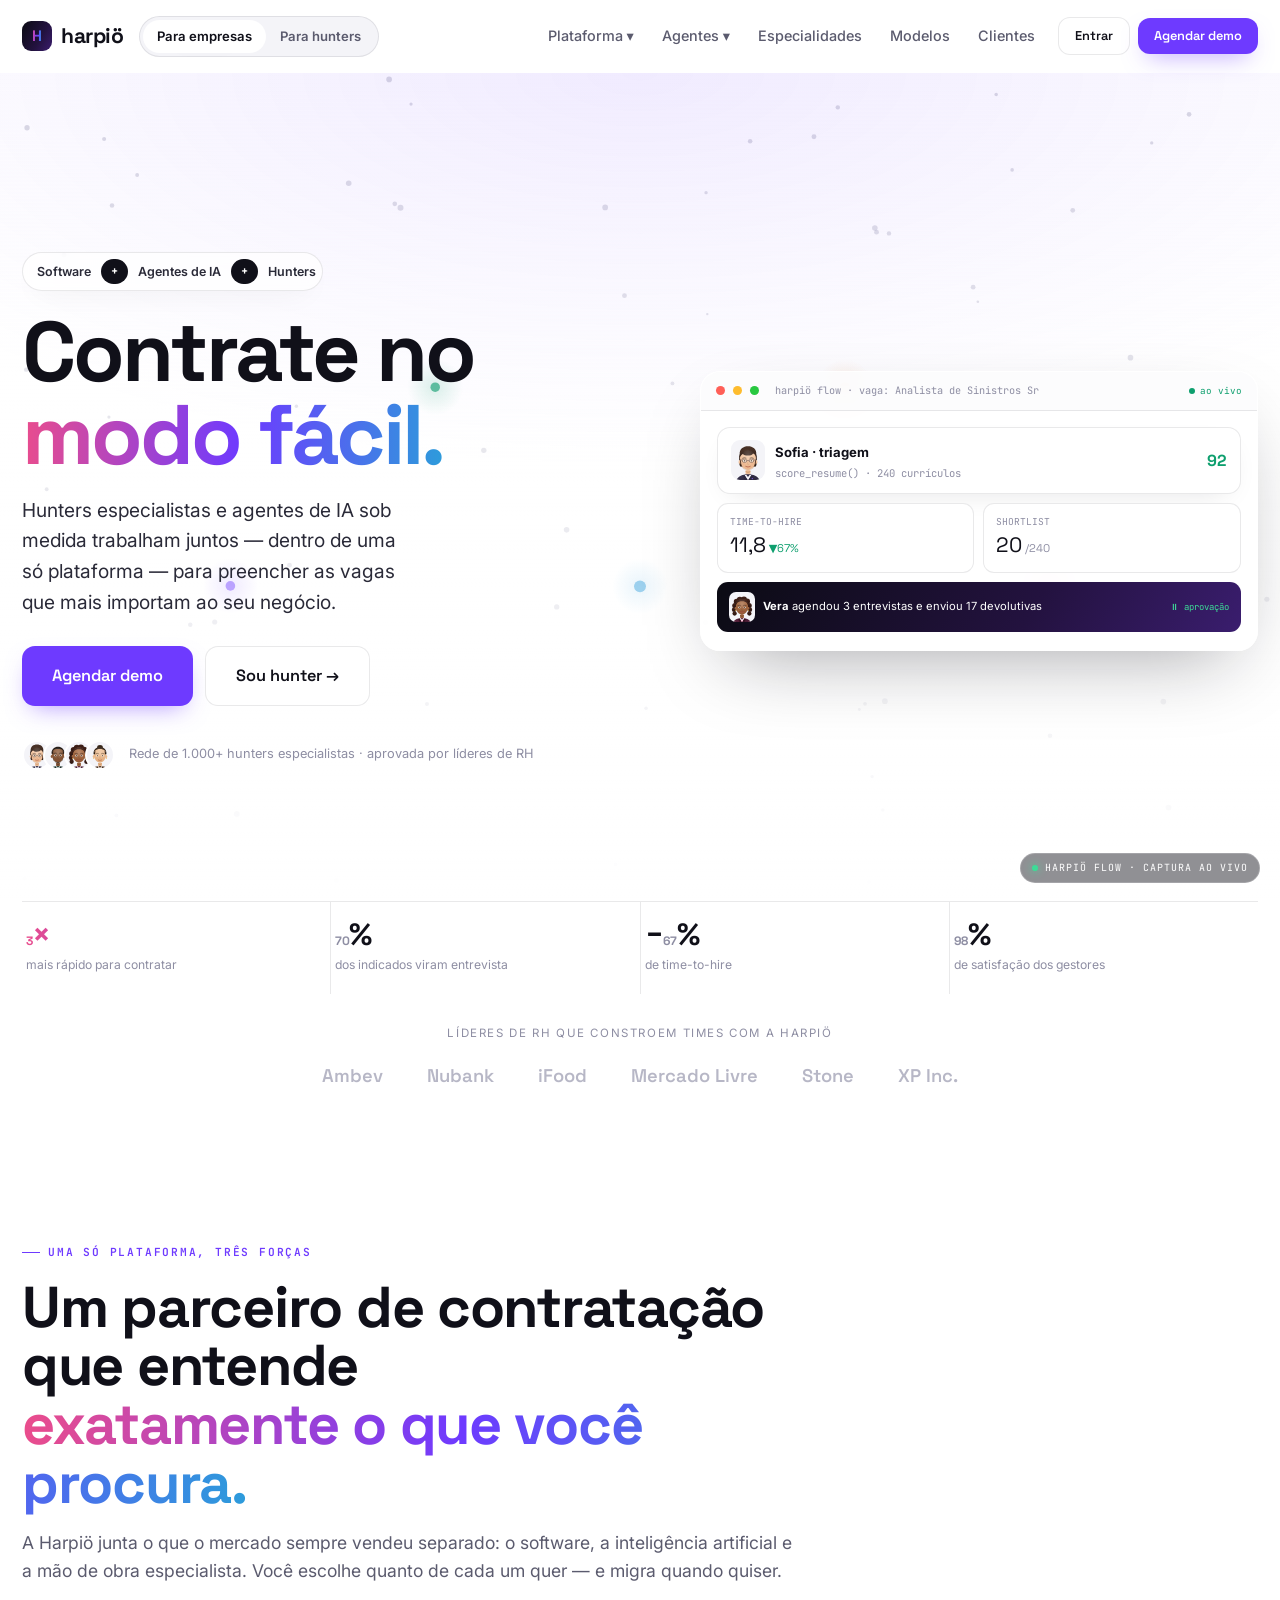
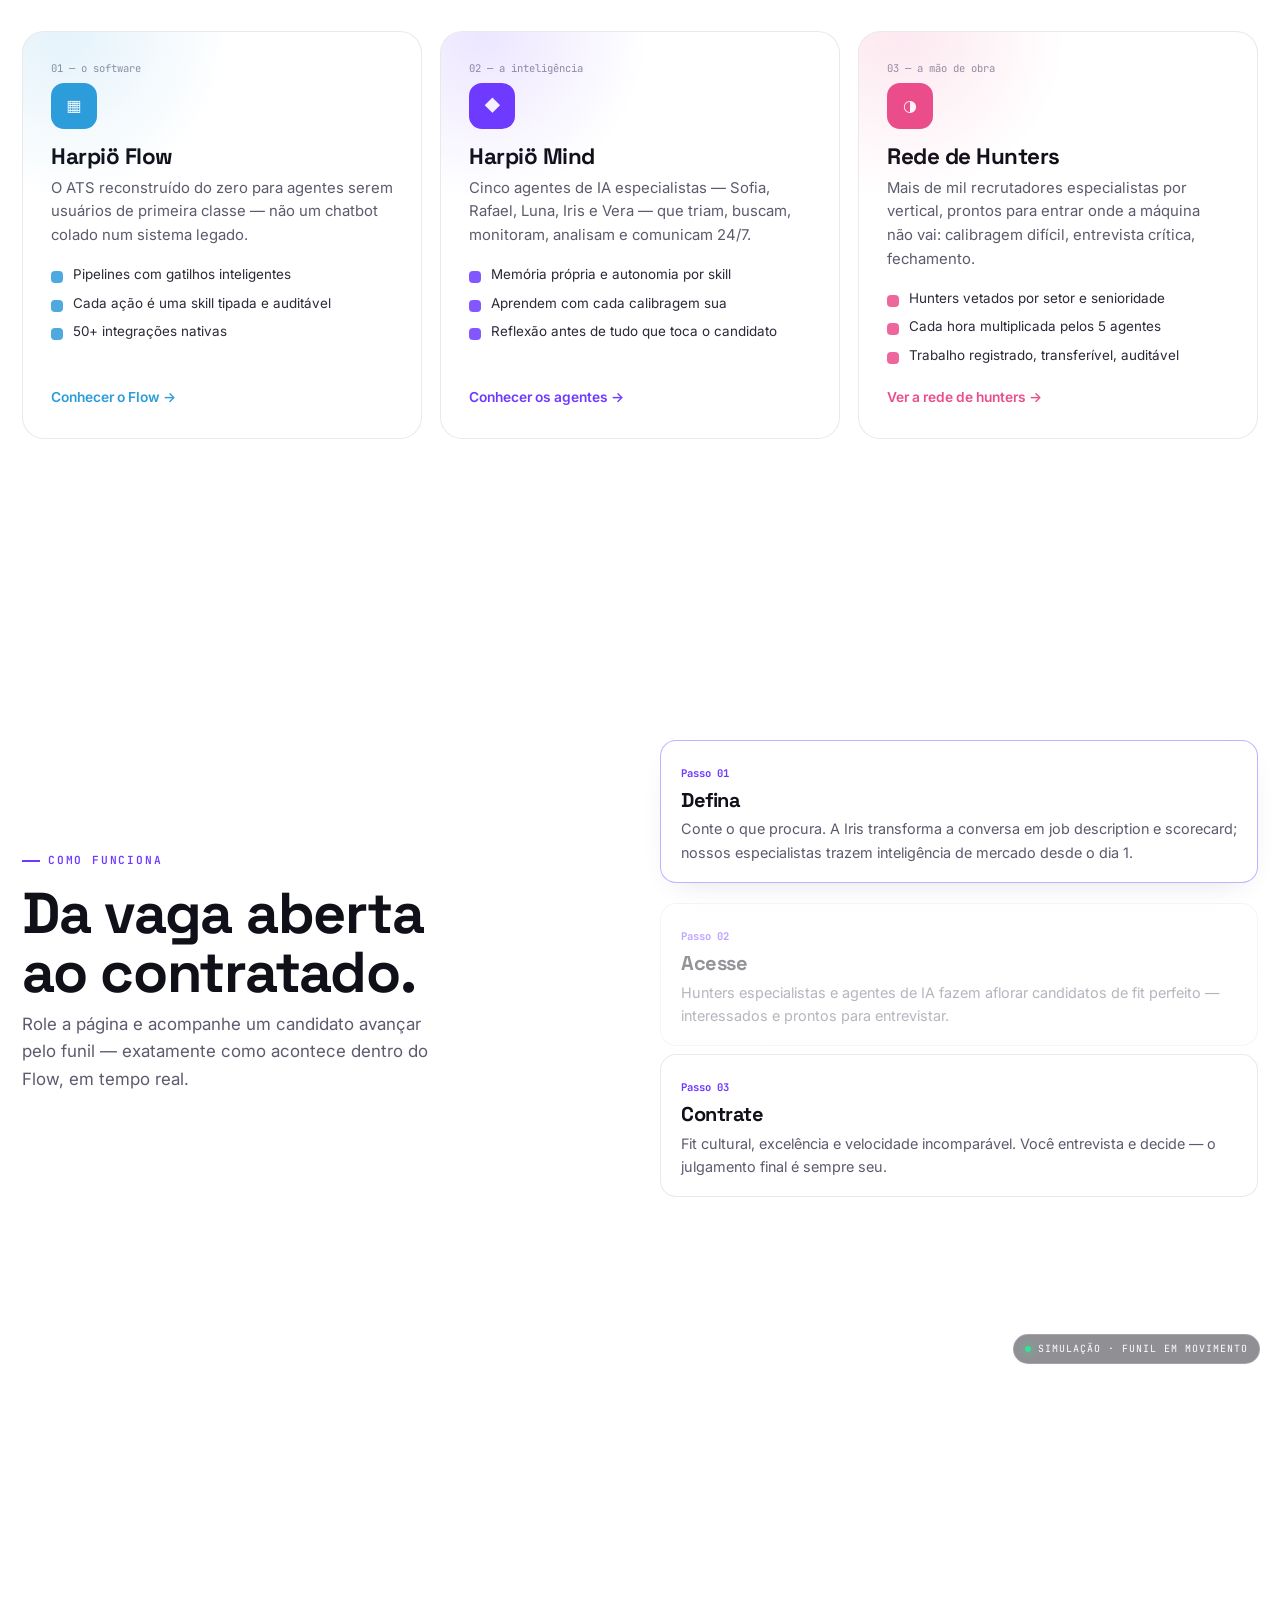
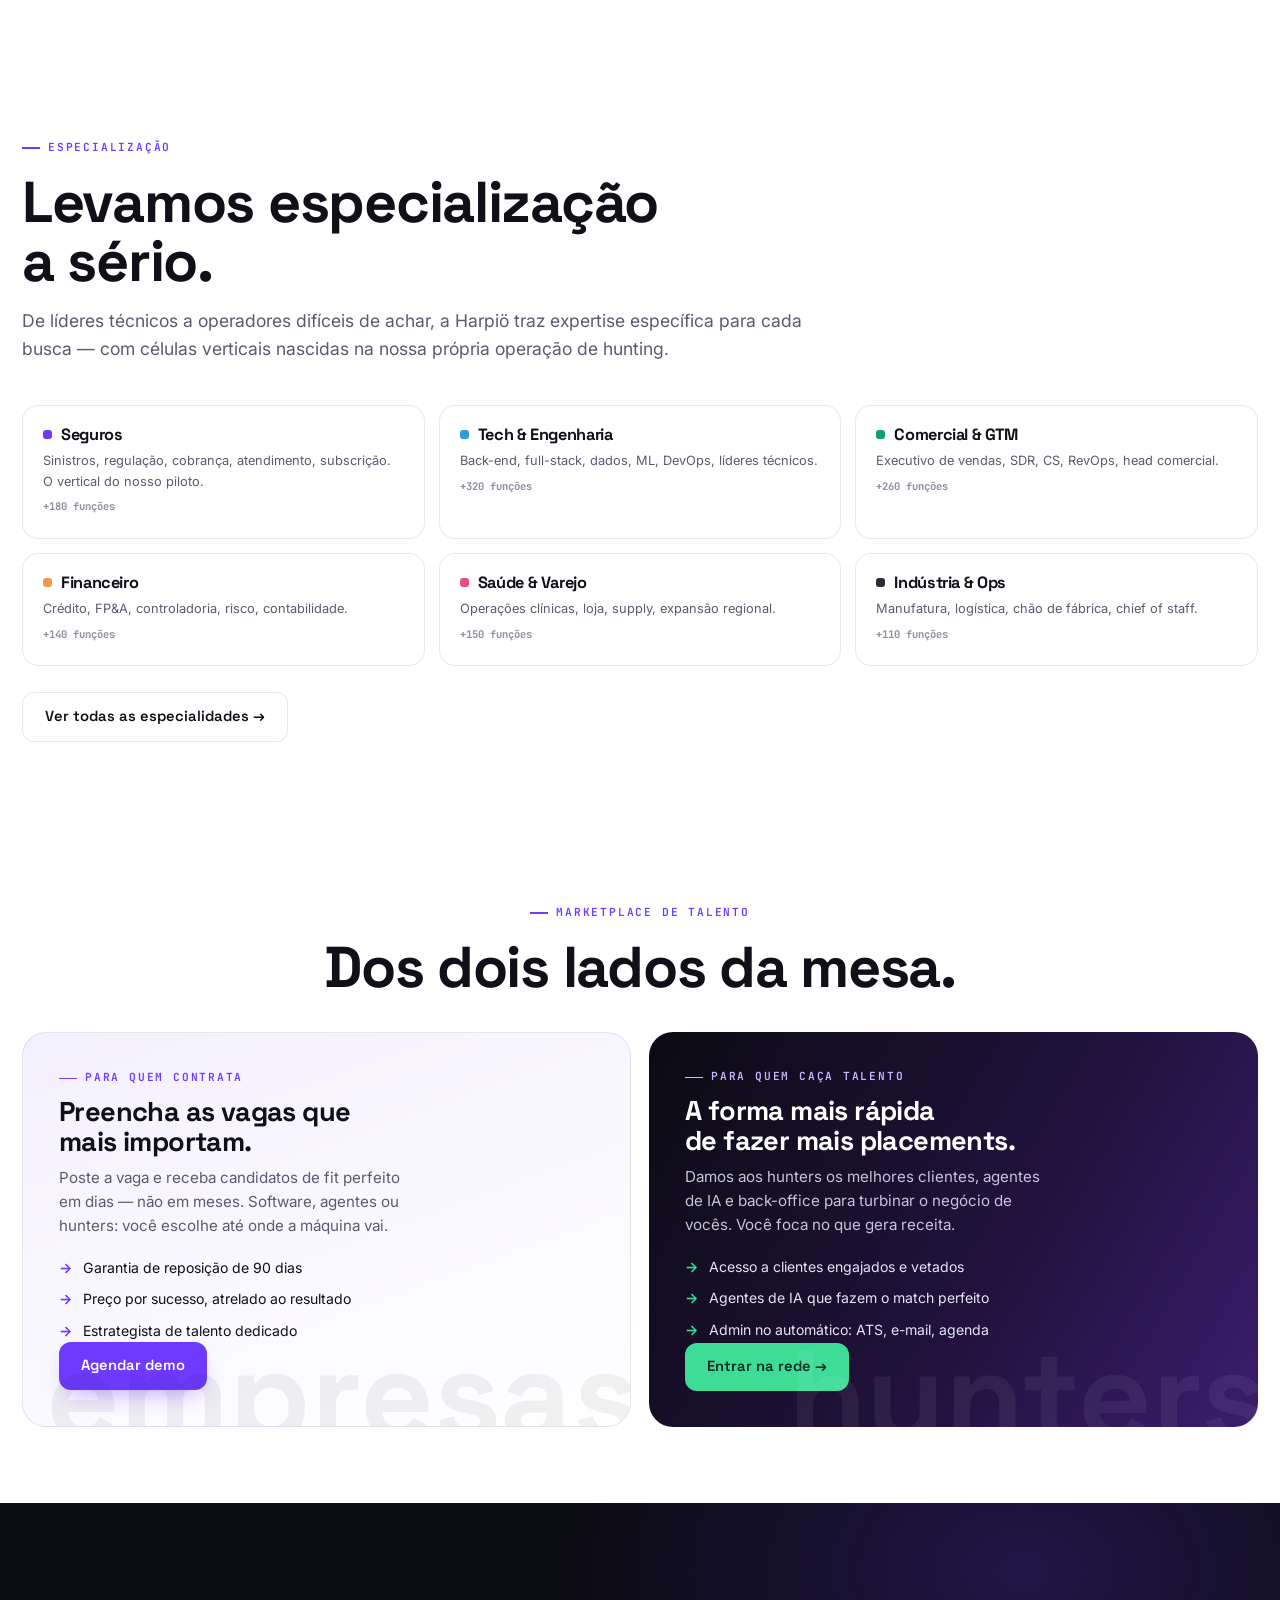
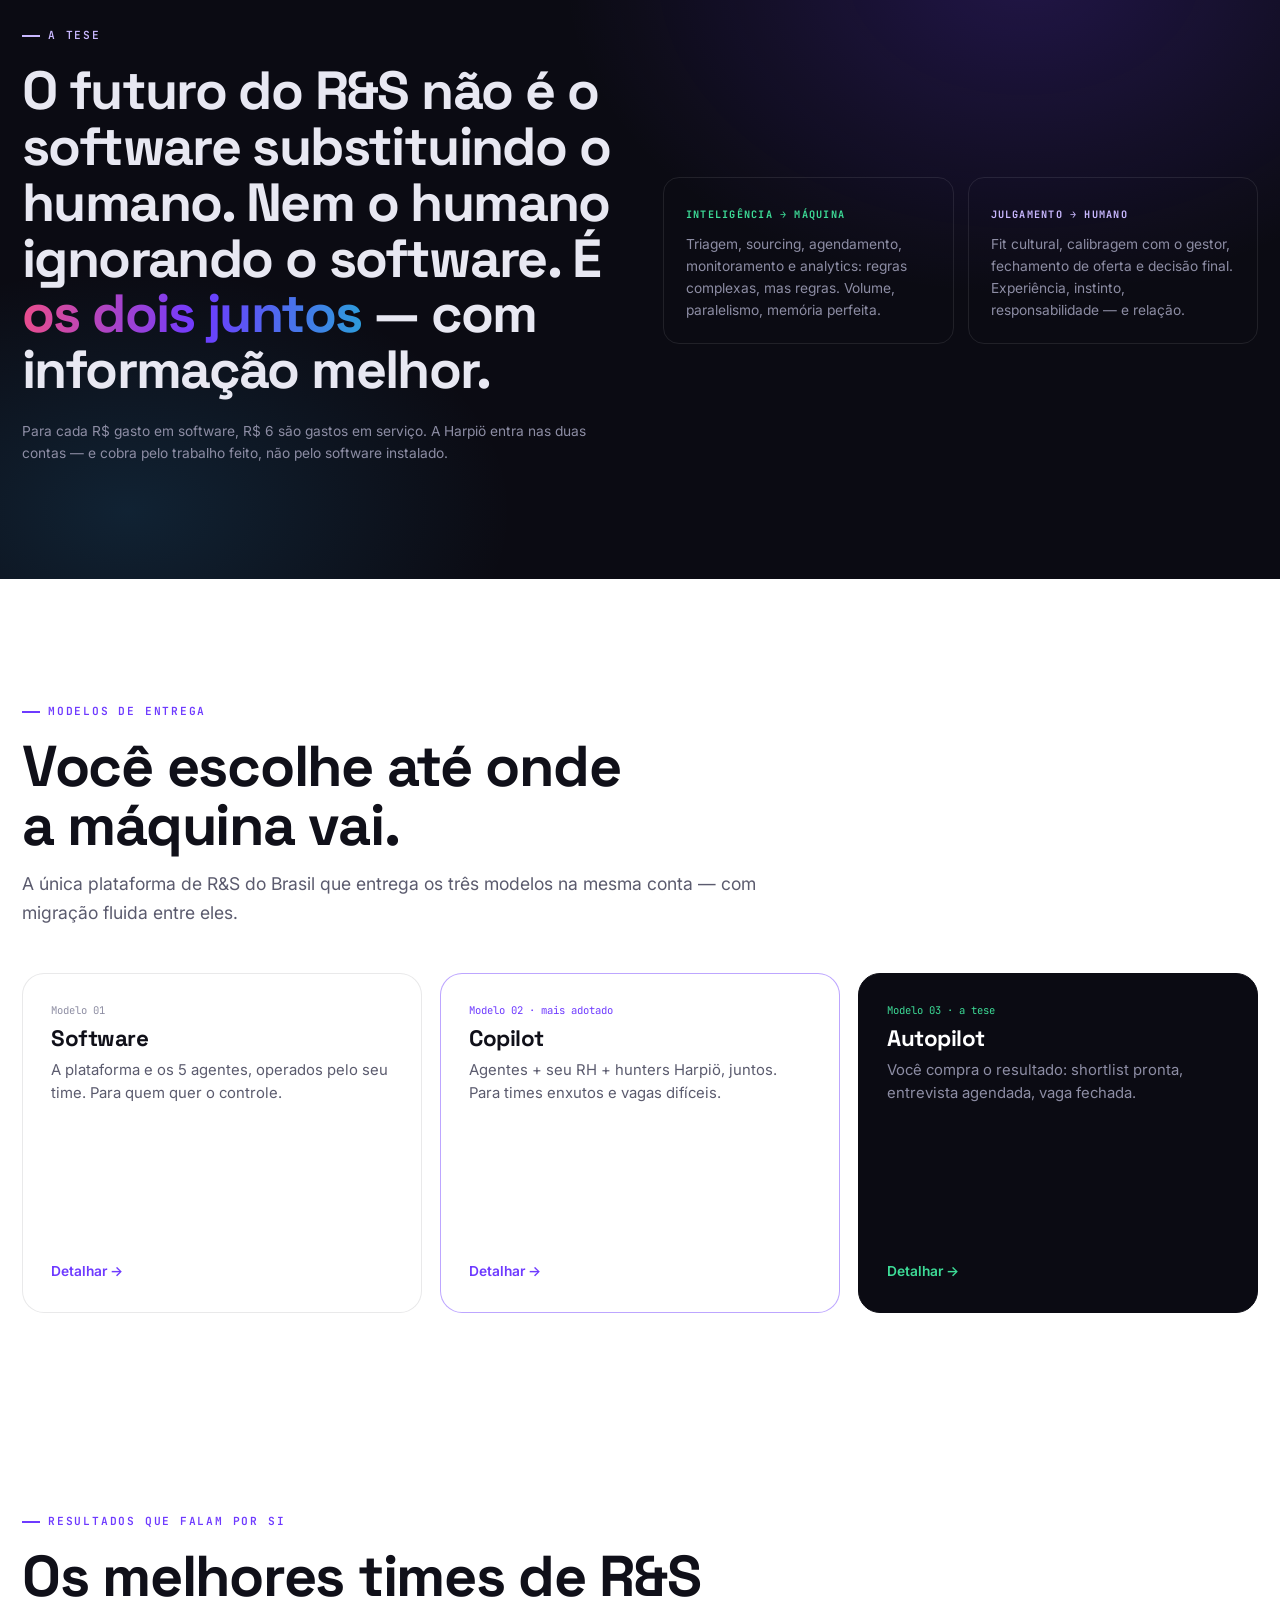
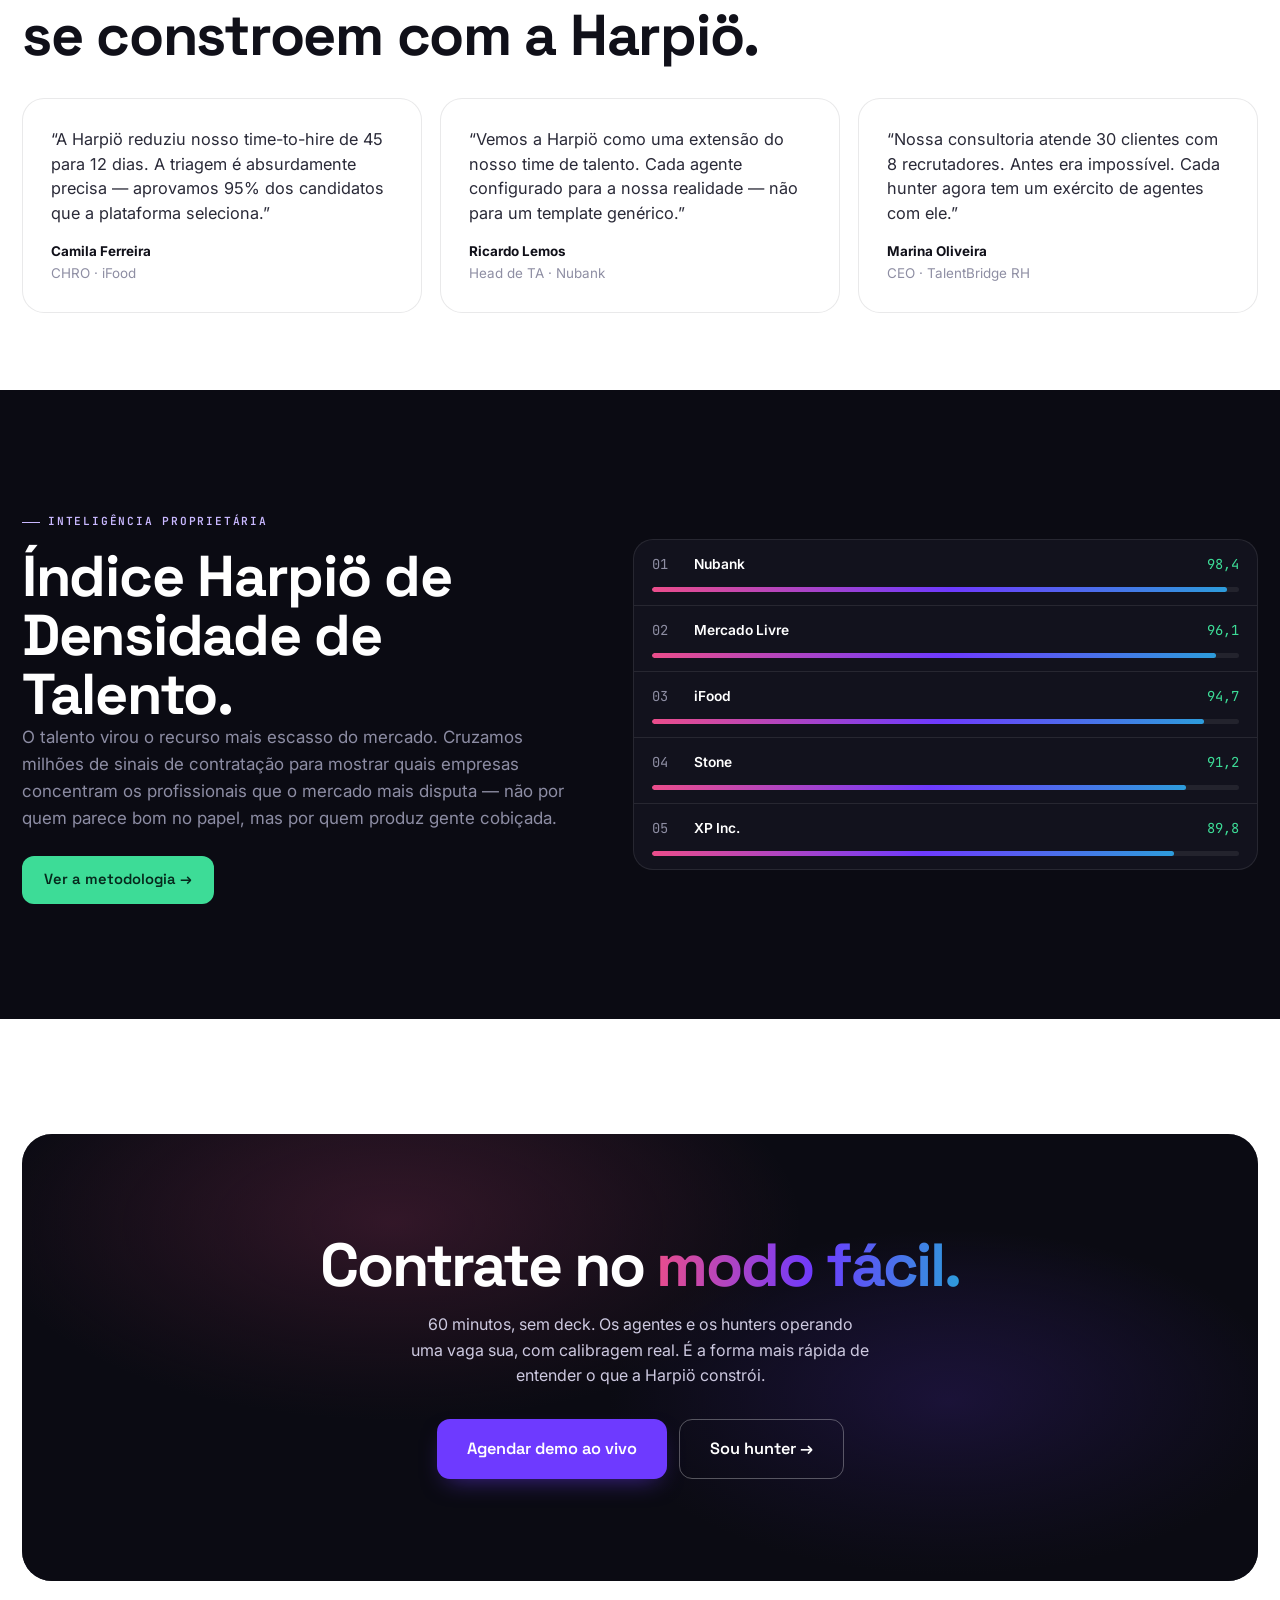
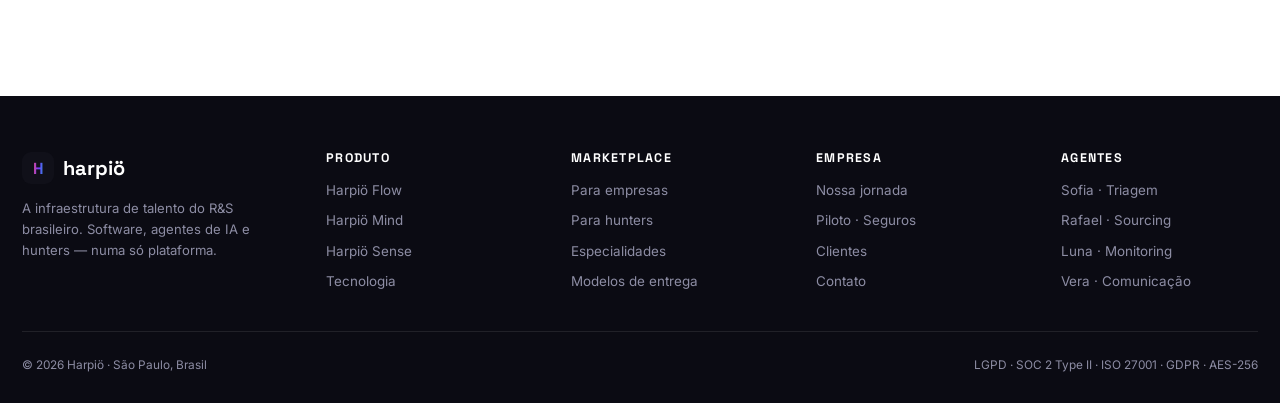
==== commit 8a311c5d: "Reposiciona como marketplace de talento (Software + Agentes + Hunters) Estudo do posicionamento Para" ====
--- a/index.html
+++ b/index.html
@@ -3,567 +3,377 @@
 <head>
   <meta charset="UTF-8" />
   <meta name="viewport" content="width=device-width, initial-scale=1.0" />
-  <title>Harpiö · A primeira HRtech AI-native do Brasil — Super Agentes de R&S</title>
-  <meta name="description" content="Inteligência de talentos para recrutadores ocupados. Cinco super agentes de IA operam seu funil de R&S 24/7 — software, copiloto ou piloto automático, você escolhe." />
+  <title>Harpiö · Contrate no modo fácil — Software, Agentes de IA e Hunters para R&S</title>
+  <meta name="description" content="Hunters especialistas e agentes de IA sob medida trabalham juntos, dentro de uma só plataforma, para preencher as vagas que mais importam. A infraestrutura de talento do R&S brasileiro." />
   <link rel="preconnect" href="https://fonts.googleapis.com" />
   <link rel="preconnect" href="https://fonts.gstatic.com" crossorigin />
   <link href="https://fonts.googleapis.com/css2?family=Space+Grotesk:wght@400;500;600;700&family=Inter:wght@400;500;600;700&family=JetBrains+Mono:wght@400;500;600&display=swap" rel="stylesheet" />
   <link rel="stylesheet" href="assets/css/styles.css" />
-  <link rel="icon" href="data:image/svg+xml,<svg xmlns='http://www.w3.org/2000/svg' viewBox='0 0 64 64'><rect width='64' height='64' rx='15' fill='%23101019'/><text x='32' y='44' font-size='34' font-family='Arial' font-weight='bold' text-anchor='middle' fill='%236e3aff'>H</text></svg>" />
+  <link rel="icon" href="data:image/svg+xml,<svg xmlns='http://www.w3.org/2000/svg' viewBox='0 0 64 64'><rect width='64' height='64' rx='15' fill='%230b0b13'/><text x='32' y='44' font-size='34' font-family='Arial' font-weight='bold' text-anchor='middle' fill='%236e3aff'>H</text></svg>" />
 </head>
-<body data-page="home" data-sprite="assets/img/personas.svg">
-
-<svg width="0" height="0" style="position:absolute" aria-hidden="true">
-  <defs>
-    <linearGradient id="gradline" x1="0" y1="0" x2="1" y2="0">
-      <stop offset="0" stop-color="#eb4d8b"/><stop offset=".52" stop-color="#6e3aff"/><stop offset="1" stop-color="#2d9cdb"/>
-    </linearGradient>
-  </defs>
-</svg>
-
-<div class="pbar" id="pbar" aria-hidden="true"></div>
-
-<!-- conquista (toast) -->
-<div class="toast" id="toast" role="status" aria-live="polite">
-  <span class="toast__medal">🏅</span>
-  <div><b class="toast__title"></b><span class="toast__sub"></span></div>
-</div>
-
-<!-- trilha de navegação gamificada -->
-<nav class="rail" id="rail" aria-label="Progresso da página">
-  <a href="#inicio" data-sec class="is-active"><span>Início</span></a>
-  <a href="#problema" data-sec><span>O problema</span></a>
-  <a href="#plataforma" data-sec><span>A plataforma</span></a>
-  <a href="#time" data-sec><span>O time</span></a>
-  <a href="#widgets" data-sec><span>Funções ao vivo</span></a>
-  <a href="#tese" data-sec><span>A tese</span></a>
-  <a href="#modelos" data-sec><span>Modelos</span></a>
-  <a href="#autonomia" data-sec><span>Autonomia</span></a>
-  <a href="#resultados" data-sec><span>Resultados</span></a>
-  <span class="rail__score">0%</span>
-</nav>
-
-<header class="header" id="header">
-  <div class="container header__inner">
-    <a href="index.html" class="logo" aria-label="Harpiö"><span class="logo__mark"></span><span>harpiö</span></a>
-    <nav class="nav" id="nav" aria-label="Principal">
+<body data-page="home-v4" data-aud="empresas" data-sprite="assets/img/personas.svg">
+
+<!-- ════════ NAV ════════ -->
+<header class="nav4" id="nav4">
+  <div class="wrap nav4__in">
+    <a href="index.html" class="nav4__logo"><span class="dotmark"></span>harpiö</a>
+    <div class="nav4__seg" aria-label="Público">
+      <a href="index.html" data-aud="empresas">Para empresas</a>
+      <a href="recrutadores.html" data-aud="hunters">Para hunters</a>
+    </div>
+    <nav class="nav4__links" id="nav4links" aria-label="Principal">
       <div class="menu">
-        <button aria-haspopup="true">Plataforma <i class="caretico">▾</i></button>
+        <button>Plataforma ▾</button>
         <div class="menu__panel">
-          <a href="plataforma.html#mind"><span class="menu__dot" style="background:var(--violet)">◆</span><span><b>Harpiö Mind</b><span>5 super agentes · 500+ skills</span></span></a>
+          <a href="plataforma.html#mind"><span class="menu__dot" style="background:var(--violet)">◆</span><span><b>Harpiö Mind</b><span>5 agentes de IA · 500+ skills</span></span></a>
           <a href="plataforma.html#flow"><span class="menu__dot" style="background:var(--blue)">▦</span><span><b>Harpiö Flow</b><span>o ATS nativo de agentes</span></span></a>
           <a href="plataforma.html#sense"><span class="menu__dot" style="background:var(--amber)">✦</span><span><b>Harpiö Sense</b><span>capacitação AI-firsting</span></span></a>
         </div>
       </div>
       <div class="menu">
-        <button aria-haspopup="true">Agentes <i class="caretico">▾</i></button>
+        <button>Agentes ▾</button>
         <div class="menu__panel">
-          <a href="agentes/index.html"><span class="menu__dot" style="background:var(--ink)">★</span><span><b>Conhecer o time</b><span>o esquadrão completo</span></span></a>
+          <a href="agentes/index.html"><span class="menu__dot" style="background:var(--ink)">★</span><span><b>O time completo</b><span>conheça os 5</span></span></a>
           <a href="agentes/sofia.html"><span class="menu__face"><svg><use href="assets/img/personas.svg#ps-sofia"/></svg></span><span><b>Sofia</b><span>Triagem</span></span></a>
           <a href="agentes/rafael.html"><span class="menu__face"><svg><use href="assets/img/personas.svg#ps-rafael"/></svg></span><span><b>Rafael</b><span>Sourcing</span></span></a>
-          <a href="agentes/luna.html"><span class="menu__face"><svg><use href="assets/img/personas.svg#ps-luna"/></svg></span><span><b>Luna</b><span>Monitoring</span></span></a>
-          <a href="agentes/iris.html"><span class="menu__face"><svg><use href="assets/img/personas.svg#ps-iris"/></svg></span><span><b>Iris</b><span>Analytics</span></span></a>
           <a href="agentes/vera.html"><span class="menu__face"><svg><use href="assets/img/personas.svg#ps-vera"/></svg></span><span><b>Vera</b><span>Comunicação</span></span></a>
         </div>
       </div>
-      <a href="modelos.html">Modelos de entrega</a>
-      <a href="tecnologia.html">Tecnologia</a>
-      <a href="empresa.html">Empresa</a>
+      <a href="especialidades.html">Especialidades</a>
+      <a href="modelos.html">Modelos</a>
+      <a href="empresa.html">Clientes</a>
+      <div class="nav4__act">
+        <a href="#" class="btn btn--line btn--sm">Entrar</a>
+        <a href="#cta" class="btn btn--violet btn--sm">Agendar demo</a>
+      </div>
     </nav>
-    <div class="header__cta">
-      <a href="#" class="btn btn--ghost">Entrar</a>
-      <a href="#cta" class="btn btn--violet">Ver demo ao vivo</a>
-    </div>
-    <button class="burger" id="burger" aria-label="Abrir menu" aria-expanded="false"><span></span><span></span><span></span></button>
+    <button class="burger4" id="burger4" aria-label="Menu"><span></span><span></span><span></span></button>
   </div>
 </header>
 
 <main>
 
 <!-- ════════ HERO ════════ -->
-<section class="hero" id="inicio">
-  <div class="container hero__grid">
+<section class="hero4 vstage">
+  <!-- canvas sintético (grafo de talento vivo) — sempre presente -->
+  <canvas class="vcanvas" id="talentgraph" aria-hidden="true"></canvas>
+  <!-- vídeo real opcional: solte assets/video/hero.mp4 e ele assume -->
+  <video class="vlayer" muted loop playsinline preload="none" poster="" aria-hidden="true">
+    <source src="assets/video/hero.mp4" type="video/mp4" />
+  </video>
+  <div class="vscrim vscrim--hero"></div>
+
+  <div class="hero4__in">
     <div>
-      <span class="eyebrow reveal">HRtech AI-native · Recrutamento &amp; Seleção</span>
-      <h1 class="reveal d1">Inteligência de talentos para <span class="grad-text">recrutadores ocupados.</span></h1>
-      <p class="hero__sub reveal d2">Sofia, Rafael, Luna, Iris e Vera — um time digital de R&S que tria, busca, monitora, analisa e comunica <strong>24/7, dentro do seu funil</strong>. Você segue como decisor. Eles devolvem suas horas.</p>
-      <div class="hero__actions reveal d3">
-        <a href="#cta" class="btn btn--violet btn--lg">Ver os agentes em uma vaga sua</a>
-        <a href="agentes/index.html" class="btn btn--line btn--lg">Conhecer o time</a>
-      </div>
-      <ul class="hero__proof reveal d4">
-        <li><strong>340%</strong><span>ROI em 12 meses</span></li>
-        <li><strong>−67%</strong><span>time-to-hire</span></li>
-        <li><strong>48.000h</strong><span>devolvidas / ano</span></li>
-        <li><strong>&lt; 3 meses</strong><span>payback</span></li>
-      </ul>
-    </div>
-
-    <!-- Flow ao vivo: agentes operando a tela -->
-    <div class="reveal d2">
-      <div class="window" id="flow-stage" aria-label="Demonstração: agentes operando o Harpiö Flow">
-        <div class="window__bar">
-          <span class="wdots"><i></i><i></i><i></i></span>
-          <span class="window__url">flow.harpio.com.br/vagas/analista-de-sinistros</span>
-          <span class="window__presence">
-            <span class="presence"><svg><use href="assets/img/personas.svg#ps-sofia"/></svg><i></i></span>
-            <span class="presence"><svg><use href="assets/img/personas.svg#ps-vera"/></svg><i></i></span>
-            <span class="presence"><svg><use href="assets/img/personas.svg#ps-luna"/></svg><i></i></span>
-          </span>
-        </div>
-        <div class="window__body">
-          <aside class="wside">
-            <span class="wside__logo">⬡ harpiö flow</span>
-            <a class="is-on"><i></i> Vagas</a>
-            <a><i></i> Candidatos</a>
-            <a><i></i> Agenda</a>
-            <a><i></i> Relatórios</a>
-            <a><i></i> Agentes</a>
-            <span class="wside__foot">piloto · seguros<br/>tenant: seguradora-br</span>
-          </aside>
-          <div class="wmain">
-            <div class="wkpis">
-              <div class="wkpi"><b>240</b><span>candidatos</span></div>
-              <div class="wkpi"><b id="kpi-tth">12,4d</b><span>time-to-hire <em class="down">▼ 67%</em></span></div>
-              <div class="wkpi"><b>98,2%</b><span>SLA da vaga</span></div>
-            </div>
-            <div class="kanban">
-              <div class="kcol" id="kcol-triagem">
-                <div class="kcol__head">Triagem <b id="count-triagem">240</b></div>
-                <div class="kanban-drop">
-                  <div class="kcard" id="kcard-mover"><b>M. Tavares</b><span>Analista de Sinistros Sr</span><i class="kscore" id="kscore-mover">92</i></div>
-                  <div class="kcard"><b>J. Okamoto</b><span>Regulação · SUSEP ✓</span></div>
-                  <div class="kcard"><b>R. Ferraz</b><span>Analista de Crédito Pl</span></div>
-                </div>
-              </div>
-              <div class="kcol" id="kcol-entrevista">
-                <div class="kcol__head">Entrevista <b id="count-entrevista">12</b></div>
-                <div class="kanban-drop">
-                  <div class="kcard kghost" id="kghost" style="display:none"><b>&nbsp;</b><span>&nbsp;</span></div>
-                  <div class="kcard"><b>L. Souza</b><span>qui · 14h · gestor ✓</span></div>
-                  <div class="kcard"><b>A. Pereira</b><span>aguardando devolutiva</span></div>
-                </div>
-              </div>
-              <div class="kcol">
-                <div class="kcol__head">Oferta <b>3</b></div>
-                <div class="kanban-drop">
-                  <div class="kcard"><b>B. Lima</b><span>proposta · sempre humano</span></div>
-                </div>
-              </div>
-            </div>
-          </div>
-          <aside class="wrail">
-            <span class="wrail__title">Atividade dos agentes</span>
-            <div class="feed" id="flow-feed"></div>
-            <div class="console" id="flow-console"><span class="console__title">runtime · skills</span></div>
-          </aside>
-        </div>
-        <!-- cursores multiplayer dos agentes -->
-        <div class="cursor cursor--sofia" id="cur-sofia"><svg viewBox="0 0 16 16"><path d="M1 1 L15 6.5 L8.5 8.5 L6 15 Z"/></svg><span>Sofia · triagem</span></div>
-        <div class="cursor cursor--vera" id="cur-vera"><svg viewBox="0 0 16 16"><path d="M1 1 L15 6.5 L8.5 8.5 L6 15 Z"/></svg><span>Vera · comunicação</span></div>
-        <div class="cursor cursor--luna" id="cur-luna"><svg viewBox="0 0 16 16"><path d="M1 1 L15 6.5 L8.5 8.5 L6 15 Z"/></svg><span>Luna · monitoring</span></div>
-        <!-- alerta ambient -->
-        <div class="wtoast" id="flow-toast"><i></i><span><b>Luna:</b> shortlist parada na mesa do gestor há 5 dias — escalo?</span></div>
-      </div>
-    </div>
-  </div>
-</section>
-
-<div class="logos">
-  <div class="container logos__inner">
-    <span class="logos__label">Aprovado por líderes de RH de</span>
-    <span>Ambev</span><span>Nubank</span><span>iFood</span><span>Mercado Livre</span><span>Stone</span><span>XP Inc.</span>
-  </div>
-</div>
-
-<!-- ════════ O PROBLEMA ════════ -->
-<section class="section" id="problema">
-  <div class="container">
-    <div class="rowhead reveal">
-      <div>
-        <span class="eyebrow">O que está quebrado em R&S</span>
-        <h2>Profissionais caros fazendo<br/>trabalho operacional.</h2>
-      </div>
-      <p>ATSs legados resolveram a parte fácil: armazenar candidatos e gerar relatórios. A parte difícil continuou manual — hora por hora, e-mail por e-mail.</p>
-    </div>
-    <div class="grid-4">
-      <article class="pain reveal"><span class="pain__num">Dor 01</span><h3>O recrutador virou leitor de currículo</h3><p>Triagem manual, agendamento, follow-up e relatórios consomem a maior parte do dia de quem foi contratado para decidir.</p><span class="pain__stat">+50% do tempo em tarefas automatizáveis · SmartRecruiters 2025</span></article>
-      <article class="pain reveal d1"><span class="pain__num">Dor 02</span><h3>Decisão sem dados</h3><p>Contratação por feeling — e arrependimento meses depois, quando o profissional não entrega ou não se encaixa.</p><span class="pain__stat">maioria dos líderes de RH admite decidir sem dados concretos</span></article>
-      <article class="pain reveal d2"><span class="pain__num">Dor 03</span><h3>Pipeline cego entre etapas</h3><p>Candidatos param dias numa etapa, gestores deixam shortlists sem resposta — e ninguém percebe até virar problema oficial.</p><span class="pain__stat">o gargalo só aparece quando o estrago já foi feito</span></article>
-      <article class="pain reveal d3"><span class="pain__num">Dor 04</span><h3>Candidate experience como passivo</h3><p>Candidato sem resposta, devolutiva genérica. O custo não sai no relatório — sai no NPS de marca e na recusa de oferta.</p><span class="pain__stat">candidato mal recusado nunca volta — nem como cliente</span></article>
-    </div>
-  </div>
-</section>
-
-<!-- ════════ A PLATAFORMA · 3 PILARES ════════ -->
-<section class="section section--alt" id="plataforma">
-  <div class="container">
-    <div class="section__head reveal">
-      <span class="eyebrow">A resposta Harpiö</span>
-      <h2>Três pilares. Um ecossistema<br/>de inteligência de talentos.</h2>
-      <p>Não é um ATS com chatbot. É uma plataforma reconstruída do zero para que agentes sejam usuários de primeira classe — com gente treinada para operá-los.</p>
-    </div>
-    <div class="grid-3">
-      <article class="pillar pillar--mind reveal">
-        <span class="pillar__tag">Harpiö Mind</span>
-        <h3>Agentes de IA para R&S</h3>
-        <p>O coração da plataforma: 5 super agentes especialistas com 60+ skills tipadas.</p>
+      <span class="hero4__pill up">Software <b>+</b> Agentes de IA <b>+</b> Hunters</span>
+      <h1 class="display balance up u1">Contrate no <span class="tint">modo fácil.</span></h1>
+      <p class="hero4__sub up u2">Hunters especialistas e agentes de IA sob medida trabalham juntos — dentro de uma só plataforma — para preencher as vagas que mais importam ao seu negócio.</p>
+      <div class="hero4__cta up u3">
+        <a href="#cta" class="btn btn--violet btn--xl">Agendar demo</a>
+        <a href="recrutadores.html" class="btn btn--line btn--xl">Sou hunter →</a>
+      </div>
+      <div class="hero4__trust up u4">
+        <span class="faces">
+          <span><svg><use href="assets/img/personas.svg#ps-sofia"/></svg></span>
+          <span><svg><use href="assets/img/personas.svg#ps-rafael"/></svg></span>
+          <span><svg><use href="assets/img/personas.svg#ps-vera"/></svg></span>
+          <span><svg><use href="assets/img/personas.svg#ps-iris"/></svg></span>
+        </span>
+        Rede de 1.000+ hunters especialistas · aprovada por líderes de RH
+      </div>
+    </div>
+
+    <!-- painel vivo de produto -->
+    <div class="hero4__panel up u2">
+      <div class="glasscard">
+        <div class="glasscard__bar"><span class="d"></span><span class="d"></span><span class="d"></span><span class="glasscard__tab">harpiö flow · vaga: Analista de Sinistros Sr</span><span class="glasscard__live"><i></i>ao vivo</span></div>
+        <div style="padding:16px 16px 18px">
+          <div style="display:flex;gap:10px;align-items:center;background:#fff;border:1px solid var(--line);border-radius:13px;padding:11px 13px;box-shadow:var(--sh-soft)">
+            <span class="menu__face" style="width:34px;height:40px;border-radius:9px;overflow:hidden;background:var(--surface)"><svg style="width:100%;height:125%"><use href="assets/img/personas.svg#ps-sofia"/></svg></span>
+            <div style="flex:1"><b style="font-size:.82rem">Sofia · triagem</b><div style="font-size:.66rem;color:var(--faint);font-family:var(--fm)">score_resume() · 240 currículos</div></div>
+            <span style="font-family:var(--fd);font-weight:700;color:var(--green)">92</span>
+          </div>
+          <div style="margin-top:9px;display:grid;grid-template-columns:1fr 1fr;gap:9px">
+            <div style="background:#fff;border:1px solid var(--line);border-radius:11px;padding:10px 12px"><div style="font-size:.6rem;color:var(--faint);font-family:var(--fm)">TIME-TO-HIRE</div><div style="font-family:var(--fd);font-size:1.3rem">11,8<span style="font-size:.7rem;color:var(--green)"> ▼67%</span></div></div>
+            <div style="background:#fff;border:1px solid var(--line);border-radius:11px;padding:10px 12px"><div style="font-size:.6rem;color:var(--faint);font-family:var(--fm)">SHORTLIST</div><div style="font-family:var(--fd);font-size:1.3rem">20<span style="font-size:.7rem;color:var(--faint)"> /240</span></div></div>
+          </div>
+          <div style="margin-top:9px;display:flex;gap:8px;align-items:center;background:var(--ink-grad);border-radius:11px;padding:10px 12px;color:#fff">
+            <span class="menu__face" style="width:26px;height:30px;border-radius:7px;overflow:hidden"><svg style="width:100%;height:125%"><use href="assets/img/personas.svg#ps-vera"/></svg></span>
+            <div style="font-size:.7rem;flex:1"><b>Vera</b> agendou 3 entrevistas e enviou 17 devolutivas</div>
+            <span style="font-family:var(--fm);font-size:.56rem;color:var(--neon)">⏸ aprovação</span>
+          </div>
+        </div>
+      </div>
+    </div>
+  </div>
+  <span class="vtag"><i></i>harpiö flow · captura ao vivo</span>
+</section>
+
+<!-- ════════ STAT LINE ════════ -->
+<section class="wrap">
+  <div class="statline">
+    <div class="s up"><b class="tint"><span data-count="3">0</span>×</b><span>mais rápido para contratar</span></div>
+    <div class="s up u1"><b><span data-count="70">0</span>%</b><span>dos indicados viram entrevista</span></div>
+    <div class="s up u2"><b>−<span data-count="67">0</span>%</b><span>de time-to-hire</span></div>
+    <div class="s up u3"><b><span data-count="98">0</span>%</b><span>de satisfação dos gestores</span></div>
+  </div>
+</section>
+
+<!-- ════════ LOGOS ════════ -->
+<section class="logos4 wrap">
+  <p class="logos4__lab">Líderes de RH que constroem times com a Harpiö</p>
+  <div class="logos4__row">
+    <span>Ambev</span><span>Nubank</span><span>iFood</span><span>Mercado&nbsp;Livre</span><span>Stone</span><span>XP&nbsp;Inc.</span>
+  </div>
+</section>
+
+<!-- ════════ TRIO: Software · Agentes · Hunters ════════ -->
+<section class="sec">
+  <div class="wrap">
+    <div class="sechead up">
+      <span class="kicker">Uma só plataforma, três forças</span>
+      <h2 class="display--md">Um parceiro de contratação que entende<br/><span class="tint">exatamente o que você procura.</span></h2>
+      <p class="lead">A Harpiö junta o que o mercado sempre vendeu separado: o software, a inteligência artificial e a mão de obra especialista. Você escolhe quanto de cada um quer — e migra quando quiser.</p>
+    </div>
+    <div class="trio">
+      <article class="tcard4 tcard4--sw up">
+        <span class="tcard4__glow"></span>
+        <span class="tcard4__no">01 — o software</span>
+        <span class="tcard4__ico" style="background:var(--blue)">▦</span>
+        <h3>Harpiö Flow</h3>
+        <p>O ATS reconstruído do zero para agentes serem usuários de primeira classe — não um chatbot colado num sistema legado.</p>
+        <ul class="tcard4__list">
+          <li>Pipelines com gatilhos inteligentes</li>
+          <li>Cada ação é uma skill tipada e auditável</li>
+          <li>50+ integrações nativas</li>
+        </ul>
+        <div class="tcard4__foot"><a href="plataforma.html#flow" class="tcard4__link">Conhecer o Flow →</a></div>
+      </article>
+      <article class="tcard4 tcard4--ag up u1">
+        <span class="tcard4__glow"></span>
+        <span class="tcard4__no">02 — a inteligência</span>
+        <span class="tcard4__ico" style="background:var(--violet)">◆</span>
+        <h3>Harpiö Mind</h3>
+        <p>Cinco agentes de IA especialistas — Sofia, Rafael, Luna, Iris e Vera — que triam, buscam, monitoram, analisam e comunicam 24/7.</p>
+        <ul class="tcard4__list">
+          <li>Memória própria e autonomia por skill</li>
+          <li>Aprendem com cada calibragem sua</li>
+          <li>Reflexão antes de tudo que toca o candidato</li>
+        </ul>
+        <div class="tcard4__foot"><a href="agentes/index.html" class="tcard4__link">Conhecer os agentes →</a></div>
+      </article>
+      <article class="tcard4 tcard4--hu up u2">
+        <span class="tcard4__glow"></span>
+        <span class="tcard4__no">03 — a mão de obra</span>
+        <span class="tcard4__ico" style="background:var(--pink)">◑</span>
+        <h3>Rede de Hunters</h3>
+        <p>Mais de mil recrutadores especialistas por vertical, prontos para entrar onde a máquina não vai: calibragem difícil, entrevista crítica, fechamento.</p>
+        <ul class="tcard4__list">
+          <li>Hunters vetados por setor e senioridade</li>
+          <li>Cada hora multiplicada pelos 5 agentes</li>
+          <li>Trabalho registrado, transferível, auditável</li>
+        </ul>
+        <div class="tcard4__foot"><a href="recrutadores.html" class="tcard4__link">Ver a rede de hunters →</a></div>
+      </article>
+    </div>
+  </div>
+</section>
+
+<!-- ════════ COMO FUNCIONA · scroll-scrub ════════ -->
+<section class="steps4" id="como-funciona">
+  <div class="steps4__scrollzone">
+    <div class="steps4__sticky vstage">
+      <canvas class="vcanvas" id="pipecanvas" aria-hidden="true"></canvas>
+      <video class="vlayer" data-scrub muted playsinline preload="none" aria-hidden="true">
+        <source src="assets/video/como-funciona.mp4" type="video/mp4" />
+      </video>
+      <div class="vscrim" style="background:linear-gradient(180deg,rgba(255,255,255,.4),rgba(255,255,255,.85))"></div>
+      <div class="steps4__grid">
+        <div>
+          <span class="kicker">Como funciona</span>
+          <h2 class="display--md" style="margin:14px 0 10px">Da vaga aberta<br/>ao contratado.</h2>
+          <p class="lead" style="max-width:38ch">Role a página e acompanhe um candidato avançar pelo funil — exatamente como acontece dentro do Flow, em tempo real.</p>
+        </div>
+        <div class="steps4__rail">
+          <div class="step4" data-i="0">
+            <span class="n">Passo 01</span>
+            <h3>Defina</h3>
+            <p>Conte o que procura. A Iris transforma a conversa em job description e scorecard; nossos especialistas trazem inteligência de mercado desde o dia 1.</p>
+          </div>
+          <div class="step4" data-i="1">
+            <span class="n">Passo 02</span>
+            <h3>Acesse</h3>
+            <p>Hunters especialistas e agentes de IA fazem aflorar candidatos de fit perfeito — interessados e prontos para entrevistar.</p>
+          </div>
+          <div class="step4" data-i="2">
+            <span class="n">Passo 03</span>
+            <h3>Contrate</h3>
+            <p>Fit cultural, excelência e velocidade incomparável. Você entrevista e decide — o julgamento final é sempre seu.</p>
+          </div>
+        </div>
+      </div>
+      <span class="vtag"><i></i>simulação · funil em movimento</span>
+    </div>
+  </div>
+</section>
+
+<!-- ════════ ESPECIALIDADES ════════ -->
+<section class="sec sec--pad-sm">
+  <div class="wrap">
+    <div class="sechead up">
+      <span class="kicker">Especialização</span>
+      <h2 class="display--md">Levamos especialização<br/>a sério.</h2>
+      <p class="lead">De líderes técnicos a operadores difíceis de achar, a Harpiö traz expertise específica para cada busca — com células verticais nascidas na nossa própria operação de hunting.</p>
+    </div>
+    <div class="spec">
+      <article class="speccard up" style="--ac:#6e3aff"><h4><i></i>Seguros</h4><p>Sinistros, regulação, cobrança, atendimento, subscrição. O vertical do nosso piloto.</p><b>+180 funções</b></article>
+      <article class="speccard up u1" style="--ac:#2d9cdb"><h4><i></i>Tech &amp; Engenharia</h4><p>Back-end, full-stack, dados, ML, DevOps, líderes técnicos.</p><b>+320 funções</b></article>
+      <article class="speccard up u2" style="--ac:#0e9f6e"><h4><i></i>Comercial &amp; GTM</h4><p>Executivo de vendas, SDR, CS, RevOps, head comercial.</p><b>+260 funções</b></article>
+      <article class="speccard up" style="--ac:#f2994a"><h4><i></i>Financeiro</h4><p>Crédito, FP&amp;A, controladoria, risco, contabilidade.</p><b>+140 funções</b></article>
+      <article class="speccard up u1" style="--ac:#eb4d8b"><h4><i></i>Saúde &amp; Varejo</h4><p>Operações clínicas, loja, supply, expansão regional.</p><b>+150 funções</b></article>
+      <article class="speccard up u2" style="--ac:#2a2a38"><h4><i></i>Indústria &amp; Ops</h4><p>Manufatura, logística, chão de fábrica, chief of staff.</p><b>+110 funções</b></article>
+    </div>
+    <div class="up" style="margin-top:26px"><a href="especialidades.html" class="btn btn--line">Ver todas as especialidades →</a></div>
+  </div>
+</section>
+
+<!-- ════════ MARKETPLACE 2 LADOS ════════ -->
+<section class="sec sec--pad-sm">
+  <div class="wrap">
+    <div class="sechead sechead--center up" style="margin-bottom:36px">
+      <span class="kicker" style="justify-content:center">Marketplace de talento</span>
+      <h2 class="display--md">Dos dois lados da mesa.</h2>
+    </div>
+    <div class="mkt">
+      <article class="mside mside--co up">
+        <span class="mside__big">empresas</span>
+        <span class="kicker">Para quem contrata</span>
+        <h3 style="margin-top:10px">Preencha as vagas que<br/>mais importam.</h3>
+        <p>Poste a vaga e receba candidatos de fit perfeito em dias — não em meses. Software, agentes ou hunters: você escolhe até onde a máquina vai.</p>
         <ul>
-          <li>Memória de longo prazo e episódica</li>
-          <li>Autonomia configurável por skill</li>
-          <li>Colaboração agente ↔ humano ↔ agente</li>
-          <li>Reflection antes de tudo que toca candidato</li>
-        </ul>
-        <a href="plataforma.html#mind" class="btn btn--line btn--sm">Explorar o Mind →</a>
-      </article>
-      <article class="pillar pillar--flow reveal d1">
-        <span class="pillar__tag">Harpiö Flow</span>
-        <h3>O ATS nativo de agentes</h3>
-        <p>Cada mudança no funil emite um evento — e os agentes escutam e reagem em 1–3s.</p>
+          <li>Garantia de reposição de 90 dias</li>
+          <li>Preço por sucesso, atrelado ao resultado</li>
+          <li>Estrategista de talento dedicado</li>
+        </ul>
+        <a href="#cta" class="btn btn--violet">Agendar demo</a>
+      </article>
+      <article class="mside mside--hu up u1">
+        <span class="mside__big">hunters</span>
+        <span class="kicker kicker--light">Para quem caça talento</span>
+        <h3 style="margin-top:10px">A forma mais rápida<br/>de fazer mais placements.</h3>
+        <p>Damos aos hunters os melhores clientes, agentes de IA e back-office para turbinar o negócio de vocês. Você foca no que gera receita.</p>
         <ul>
-          <li>Pipelines com gatilhos inteligentes</li>
-          <li>Agendamento lendo agenda real</li>
-          <li>Entrevista IA: grava, transcreve, analisa</li>
-          <li>50+ integrações nativas</li>
-        </ul>
-        <a href="plataforma.html#flow" class="btn btn--line btn--sm">Explorar o Flow →</a>
-      </article>
-      <article class="pillar pillar--sense reveal d2">
-        <span class="pillar__tag">Harpiö Sense</span>
-        <h3>Capacitação AI-firsting</h3>
-        <p>Software AI-native sem time treinado é promessa parada na tela. O Sense resolve o gargalo humano.</p>
-        <ul>
-          <li>Trilhas práticas de R&S com IA</li>
-          <li>Prompts de referência mantidos pela Harpiö</li>
-          <li>Certificação por competência</li>
-          <li>2–3× mais valor extraído no 1º ano</li>
-        </ul>
-        <a href="plataforma.html#sense" class="btn btn--line btn--sm">Explorar o Sense →</a>
-      </article>
-    </div>
-  </div>
-</section>
-
-<!-- ════════ O TIME ════════ -->
-<section class="section" id="time" data-achieve="team|Time no radar|Você conheceu o esquadrão de super agentes.">
-  <div class="container">
-    <div class="rowhead reveal">
-      <div>
-        <span class="eyebrow">Harpiö Mind · o esquadrão</span>
-        <h2>Cinco especialistas.<br/>O ciclo inteiro de R&S.</h2>
-      </div>
-      <p>Cada agente tem persona, voz, memória própria e nível de autonomia. Clique para conhecer cada um — e complete o time.</p>
-    </div>
-    <div class="team">
-      <a class="tmember tmember--sofia reveal" href="agentes/sofia.html" data-member="sofia">
-        <span class="tmember__check">✓</span>
-        <div class="tmember__photo"><svg><use href="assets/img/personas.svg#ps-sofia"/></svg></div>
-        <div class="tmember__meta"><h3>Sofia</h3><span>Triagem</span><p>Lê 500 CVs antes do café. Nota com evidência, red flags sem drama.</p><b class="tmember__cta">Conhecer →</b></div>
-      </a>
-      <a class="tmember tmember--rafael reveal d1" href="agentes/rafael.html" data-member="rafael">
-        <span class="tmember__check">✓</span>
-        <div class="tmember__photo"><svg><use href="assets/img/personas.svg#ps-rafael"/></svg></div>
-        <div class="tmember__meta"><h3>Rafael</h3><span>Sourcing</span><p>Caça quem não se candidatou — boolean de sênior, abordagem sob medida.</p><b class="tmember__cta">Conhecer →</b></div>
-      </a>
-      <a class="tmember tmember--luna reveal d2" href="agentes/luna.html" data-member="luna">
-        <span class="tmember__check">✓</span>
-        <div class="tmember__photo"><svg><use href="assets/img/personas.svg#ps-luna"/></svg></div>
-        <div class="tmember__meta"><h3>Luna</h3><span>Monitoring</span><p>Vigia o pipeline 24/7 e só interrompe quando vale a pena.</p><b class="tmember__cta">Conhecer →</b></div>
-      </a>
-      <a class="tmember tmember--iris reveal d3" href="agentes/iris.html" data-member="iris">
-        <span class="tmember__check">✓</span>
-        <div class="tmember__photo"><svg><use href="assets/img/personas.svg#ps-iris"/></svg></div>
-        <div class="tmember__meta"><h3>Iris</h3><span>Analytics</span><p>Do caos do funil à decisão executiva — briefing pronto pro board.</p><b class="tmember__cta">Conhecer →</b></div>
-      </a>
-      <a class="tmember tmember--vera reveal d4" href="agentes/vera.html" data-member="vera">
-        <span class="tmember__check">✓</span>
-        <div class="tmember__photo"><svg><use href="assets/img/personas.svg#ps-vera"/></svg></div>
-        <div class="tmember__meta"><h3>Vera</h3><span>Comunicação</span><p>Nenhum candidato sem resposta — com crítico de empatia em cada envio.</p><b class="tmember__cta">Conhecer →</b></div>
-      </a>
-    </div>
-    <div class="teambar reveal">
-      <span>Seu progresso:</span>
-      <div class="teambar__track"><div class="teambar__fill"></div></div>
-      <b><span data-teamcount>0</span>/5 agentes conhecidos</b>
-    </div>
-  </div>
-</section>
-
-<!-- ════════ WIDGETS · FUNÇÕES AO VIVO ════════ -->
-<section class="section section--alt" id="widgets">
-  <div class="container">
-    <div class="rowhead reveal">
-      <div>
-        <span class="eyebrow">Skills em execução</span>
-        <h2>O funil trabalha sozinho —<br/>função por função.</h2>
-      </div>
-      <p>Cada widget abaixo é uma skill real da plataforma, com nome, schema e permissão. É assim que trabalho vira software.</p>
-    </div>
-    <div class="widgets">
-      <article class="widget reveal" id="w-funnel">
-        <div class="widget__head"><h4>Funil vivo</h4><span class="fnchip">build_dashboard()</span></div>
-        <div class="funnel">
-          <div class="funnel__row"><span>Inscritos</span><div class="funnel__bar"><i data-w="100%"></i></div><b>240</b></div>
-          <div class="funnel__row"><span>Shortlist</span><div class="funnel__bar"><i data-w="42%"></i></div><b>48</b></div>
-          <div class="funnel__row"><span>Entrevistas</span><div class="funnel__bar"><i data-w="18%"></i></div><b>12</b></div>
-          <div class="funnel__row"><span>Ofertas</span><div class="funnel__bar"><i data-w="8%"></i></div><b>3</b></div>
-        </div>
-        <span class="widget__foot">Iris monta por pedido em português — sem BI na fila.</span>
-      </article>
-      <article class="widget reveal d1">
-        <div class="widget__head"><h4>Agenda inteligente</h4><span class="fnchip">find_slot()</span></div>
-        <div class="cal" id="w-cal">
-          <span>seg</span><span>ter</span><span>qua</span><span>qui</span><span>sex</span>
-          <i></i><i></i><i></i><i></i><i></i><i></i><i></i><i></i><i></i><i></i><i></i><i></i><i></i><i></i><i></i>
-        </div>
-        <span class="widget__foot">Lê a agenda real do gestor e confirma com o candidato.</span>
-      </article>
-      <article class="widget reveal d2">
-        <div class="widget__head"><h4>Caixa da Vera</h4><span class="fnchip">send_whatsapp()</span></div>
-        <div class="inbox" id="w-inbox"></div>
-        <span class="widget__foot">Multicanal: e-mail, WhatsApp, LinkedIn, SMS — no tom da casa.</span>
-      </article>
-      <article class="widget reveal" id="w-gauge">
-        <div class="widget__head"><h4>Candidate NPS</h4><span class="fnchip">candidate_nps()</span></div>
-        <div class="gaugewrap">
-          <div class="gauge">
-            <svg viewBox="0 0 100 60"><path class="gauge__bg" d="M10 55 A40 40 0 0 1 90 55" fill="none" stroke-width="9" stroke-linecap="round"/><path class="gauge__val" d="M10 55 A40 40 0 0 1 90 55" fill="none" stroke-width="9" stroke-linecap="round"/></svg>
-            <b data-count="72">0</b>
-          </div>
-          <p>Candidato bem recusado vira embaixador. <b>+18 vs benchmark</b> do setor.</p>
-        </div>
-        <span class="widget__foot">Medido em cada devolutiva enviada pela Vera.</span>
-      </article>
-      <article class="widget reveal d1">
-        <div class="widget__head"><h4>Sinais da Luna</h4><span class="fnchip">sla_watch()</span></div>
-        <div class="alerts" id="w-alerts"></div>
-        <span class="widget__foot">Threshold adaptativo: dispensou 5 alertas? Ela sobe a régua.</span>
-      </article>
-      <article class="widget reveal d2">
-        <div class="widget__head"><h4>Time-to-hire</h4><span class="fnchip">diagnose_funnel()</span></div>
-        <div class="tth"><b><span data-count="12">0</span>d</b><span>▼ de 30+ dias</span></div>
-        <div class="spark" id="w-spark">
-          <i style="--h:92%"></i><i style="--h:84%"></i><i style="--h:78%"></i><i style="--h:64%"></i><i style="--h:56%"></i><i style="--h:48%"></i><i style="--h:40%"></i><i style="--h:34%"></i>
-        </div>
-        <span class="widget__foot">A queda não vem de “IA decide rápido” — vem de pipeline sem espera.</span>
-      </article>
-    </div>
-  </div>
-</section>
-
-<!-- ════════ A TESE ════════ -->
-<section class="section" id="tese">
-  <div class="container">
-    <div class="section__head reveal">
-      <span class="eyebrow">A tese · “Serviços: o Novo Software”</span>
-      <h2>Inteligência é da máquina.<br/>Julgamento é seu.</h2>
-      <p>Toda profissão se divide em trabalho de inteligência (regras complexas, mas regras) e trabalho de julgamento (experiência, instinto, responsabilidade). A Harpiö desenha essa fronteira com precisão.</p>
-    </div>
-    <div class="tese reveal d1">
-      <div class="tese__col tese__col--maq">
-        <span class="tese__tag">Inteligência → agentes</span>
-        <h3>O que a máquina executa melhor</h3>
-        <p>Volume, paralelismo, memória perfeita, zero fadiga.</p>
-        <ul class="tese__list">
-          <li>Triagem e ranqueamento de currículos <b>Sofia</b></li>
-          <li>Sourcing e boolean search <b>Rafael</b></li>
-          <li>Monitoramento do funil e SLAs <b>Luna</b></li>
-          <li>Dashboards e diagnóstico <b>Iris</b></li>
-          <li>Comunicação e agendamento <b>Vera</b></li>
-        </ul>
-      </div>
-      <div class="tese__col tese__col--hum">
-        <span class="tese__tag">Julgamento → humanos</span>
-        <h3>O que segue sendo — e deve seguir — seu</h3>
-        <p>Relação, contexto, gosto e responsabilidade final.</p>
-        <ul class="tese__list">
-          <li>Fit cultural e entrevista final <b>você</b></li>
-          <li>Calibragem do perfil com o gestor <b>você</b></li>
-          <li>Negociação e fechamento de oferta <b>você</b></li>
-          <li>Decisão de contratação <b>sempre você</b></li>
-        </ul>
-      </div>
-    </div>
-    <div class="tese__quote reveal d2">
-      <p>“Uma empresa gasta com o ATS uma fração do que gasta com hunting e horas internas. A Harpiö entra na segunda conta: vendemos o resultado do R&S — e cobramos pelo trabalho feito, não pelo software instalado.”</p>
-      <span>Documento estratégico Harpiö · sobre a tese de “Serviços: o Novo Software” (Sequoia, 2026)</span>
-    </div>
-  </div>
-</section>
-
-<!-- ════════ MODELOS DE ENTREGA ════════ -->
-<section class="section section--alt" id="modelos">
-  <div class="container">
-    <div class="section__head reveal">
-      <span class="eyebrow">Software · Copilot · Autopilot</span>
-      <h2>Você escolhe até onde<br/>a máquina vai.</h2>
-      <p>A única plataforma de R&S do Brasil com os três modelos na mesma conta — e migração fluida entre eles.</p>
-    </div>
-    <div class="plans">
-      <article class="plan reveal">
-        <span class="plan__tag">Modelo 1</span>
-        <h3>Software</h3>
-        <p class="plan__pitch">A plataforma e os 5 agentes, operados pelo seu time.</p>
-        <ul><li>Harpiö Flow completo</li><li>5 agentes + Builder</li><li>Onboarding + Sense</li></ul>
-        <div class="plan__meta"><span><b>Quem opera:</b> seu time de TA</span><span><b>Cobrança:</b> licença + volume de runs</span></div>
-        <a href="modelos.html" class="btn btn--line">Detalhar</a>
-      </article>
-      <article class="plan plan--hot reveal d1">
-        <span class="plan__tag">Modelo 2 · mais adotado</span>
-        <h3>Copilot</h3>
-        <p class="plan__pitch">Agentes + seu RH + hunters especialistas Harpiö.</p>
-        <ul><li>Tudo do Software</li><li>Hunters sêniores por vertical</li><li>Calibragem difícil com a gente</li></ul>
-        <div class="plan__meta"><span><b>Quem opera:</b> operação compartilhada</span><span><b>Cobrança:</b> assinatura + horas + outcome</span></div>
-        <a href="modelos.html" class="btn btn--violet">Detalhar</a>
-      </article>
-      <article class="plan plan--dark reveal d2">
-        <span class="plan__tag">Modelo 3 · a tese</span>
-        <h3>Autopilot</h3>
-        <p class="plan__pitch">Você compra o resultado: shortlist pronta, entrevista agendada, vaga fechada.</p>
-        <ul><li>Agentes fazem o ciclo</li><li>Humanos só no indispensável</li><li>Encerra na contratação</li></ul>
-        <div class="plan__meta"><span><b>Quem opera:</b> Harpiö, ponta a ponta</span><span><b>Cobrança:</b> por contratação ou desbloqueio</span></div>
-        <a href="modelos.html" class="btn btn--white">Detalhar</a>
-      </article>
-    </div>
-    <p class="plans__note reveal">↔ Modelo de entrega é atributo do produto, não contrato separado. <a href="modelos.html" style="color:var(--violet);font-weight:600">Comparar os três modelos →</a></p>
-  </div>
-</section>
-
-<!-- ════════ ESCADA DE AUTONOMIA (gamificada) ════════ -->
-<section class="section" id="autonomia" data-achieve="ladder|Escada dominada|Confiança se ganha por execução — nível a nível.">
-  <div class="container">
-    <div class="section__head reveal">
-      <span class="eyebrow">A escada de autonomia</span>
-      <h2>Quatro níveis. Destravados<br/>por execução, não por configuração.</h2>
-      <p>Nenhum agente nasce com as chaves. Cada nível se desbloqueia com critério objetivo de concordância com o seu time.</p>
-    </div>
-    <div class="levels">
-      <article class="level is-locked reveal">
-        <span class="level__lock">🔒</span>
-        <span class="level__badge">👁</span>
-        <span class="level__lvl">Nível 1</span>
-        <h3>Sombra</h3>
-        <p>O agente apenas observa e sugere. O time marca onde concorda ou discorda.</p>
-        <div class="level__xp"><i></i><span>desbloqueio: ponto de partida de todo agente</span></div>
-      </article>
-      <article class="level is-locked reveal d1">
-        <span class="level__lock">🔒</span>
-        <span class="level__badge">🤝</span>
-        <span class="level__lvl">Nível 2</span>
-        <h3>Copiloto</h3>
-        <p>Consultas rodam direto; toda ação externa passa pela sua aprovação.</p>
-        <div class="level__xp"><i></i><span>XP: concordância &gt; 80% por 2 semanas</span></div>
-      </article>
-      <article class="level is-locked reveal d2">
-        <span class="level__lock">🔒</span>
-        <span class="level__badge">🛡</span>
-        <span class="level__lvl">Nível 3</span>
-        <h3>Tutelado</h3>
-        <p>Ações reversíveis rodam direto. O que o candidato vê ainda pede aprovação.</p>
-        <div class="level__xp"><i></i><span>XP: aprovações &gt; 95% por 30 dias</span></div>
-      </article>
-      <article class="level is-locked reveal d3">
-        <span class="level__lock">🔒</span>
-        <span class="level__badge">🚀</span>
-        <span class="level__lvl">Nível 4</span>
-        <h3>Autônomo Total</h3>
-        <p>Tudo roda direto — exceto o irreversível: proposta e oferta formal são sempre humanas.</p>
-        <div class="level__xp"><i></i><span>XP: aprovações &gt; 97% por 30 dias + calibragem intensa</span></div>
-      </article>
-    </div>
-    <p class="levels__note reveal">⚙ <strong>O princípio:</strong> a escada é por skill, não por agente. A Sofia pode estar no Nível 4 para <code>score_resume</code> e no Nível 3 para <code>move_stage</code>.</p>
-  </div>
-</section>
-
-<!-- ════════ RESULTADOS + PILOTO ════════ -->
-<section class="section section--dark" id="resultados">
-  <div class="container">
-    <div class="section__head reveal">
-      <span class="eyebrow eyebrow--dark">Impacto medido em campo</span>
-      <h2>Por que isso está funcionando.</h2>
-    </div>
-    <div class="numbers">
-      <div class="number reveal"><b><span data-count="340">0</span>%</b><span>ROI médio em 12 meses</span></div>
-      <div class="number reveal d1"><b>−67%</b><span>time-to-hire: de 30+ para &lt;10 dias</span></div>
-      <div class="number reveal d2"><b><span data-count="48000">0</span>h</b><span>operacionais economizadas / ano</span></div>
-      <div class="number reveal d3"><b>&lt;3m</b><span>payback médio do investimento</span></div>
-    </div>
-    <div class="pilot reveal">
-      <span class="pilot__badge">Piloto · Setor de Seguros</span>
-      <p>Uma das maiores seguradoras do Brasil opera o ciclo completo na Harpiö: <b>Copilot nas vagas executivas, Autopilot nas operacionais</b> (sinistros, cobrança, atendimento). Mês 4 de 6 — Sofia, Rafael e Vera em Tutelado; renovação em discussão estratégica.</p>
-      <a href="empresa.html#piloto" class="btn btn--white btn--sm">Ver o caso</a>
-    </div>
-  </div>
-</section>
-
-<!-- ════════ DEPOIMENTOS ════════ -->
-<section class="section">
-  <div class="container">
-    <div class="section__head reveal">
-      <span class="eyebrow">Quem já devolveu horas ao time</span>
-      <h2>Recrutadores outra vez —<br/>não leitores de currículo.</h2>
-    </div>
-    <div class="quotes">
-      <figure class="quote reveal"><blockquote>A Harpiö reduziu nosso time-to-hire de 45 para 12 dias. A triagem é absurdamente precisa — aprovamos 95% dos candidatos selecionados pela plataforma.</blockquote><figcaption><b>Camila Ferreira</b><span>CHRO · iFood</span></figcaption></figure>
-      <figure class="quote reveal d1"><blockquote>Os agentes do Mind são impressionantes. Cada um configurado para a nossa realidade — não para um template genérico. Isso faz toda a diferença.</blockquote><figcaption><b>Ricardo Lemos</b><span>Head de TA · Nubank</span></figcaption></figure>
-      <figure class="quote reveal d2"><blockquote>O Sense transformou como meu time vê IA. Não é mais medo — é superpoder. A trilha é prática e relevante para o dia a dia do recrutamento.</blockquote><figcaption><b>Amanda Pires</b><span>Diretora de RH · Ambev</span></figcaption></figure>
-      <figure class="quote reveal d3"><blockquote>Nossa consultoria atende 30 clientes com 8 recrutadores. Antes era impossível. Com a Harpiö, cada recrutador tem um exército de agentes com ele.</blockquote><figcaption><b>Marina Oliveira</b><span>CEO · TalentBridge RH</span></figcaption></figure>
-    </div>
-  </div>
-</section>
-
-<!-- ════════ FAQ ════════ -->
-<section class="section section--alt" id="faq">
-  <div class="container container--narrow">
-    <div class="section__head reveal"><span class="eyebrow">Perguntas frequentes</span><h2>O que todo head de TA pergunta primeiro.</h2></div>
-    <div class="faq">
-      <details class="faq__item reveal"><summary>Os agentes substituem o meu time?<span class="faq__x">+</span></summary><p>Não — multiplicam. Agentes assumem o trabalho de inteligência (triagem, sourcing, agendamento, comunicação, analytics). O julgamento — fit, oferta, decisão final — segue humano, por desenho de produto.</p></details>
-      <details class="faq__item reveal d1"><summary>E se o agente “sair fazendo” sozinho?<span class="faq__x">+</span></summary><p>Impossível por arquitetura: todo agente nasce em Sombra e sobe a escada com critérios objetivos. Ações irreversíveis (proposta, oferta) pedem aprovação humana sempre — em qualquer nível.</p></details>
-      <details class="faq__item reveal d2"><summary>Meus dados treinam a IA de vocês?<span class="faq__x">+</span></summary><p>Não. Zero retenção e zero treino com a sua base. AES-256, LGPD, SOC 2 Type II, ISO 27001, GDPR — e todo acesso a dado pessoal gera log auditável.</p></details>
-      <details class="faq__item reveal d3"><summary>Preciso trocar minhas ferramentas?<span class="faq__x">+</span></summary><p>Não. 50+ integrações nativas — LinkedIn, Gupy, SAP SuccessFactors, Workday, Greenhouse, Slack, WhatsApp, Teams, Gmail, Calendar, Outlook. Os agentes operam por dentro do seu ecossistema.</p></details>
-      <details class="faq__item reveal d4"><summary>Em quanto tempo vejo resultado?<span class="faq__x">+</span></summary><p>Semana 1: Sofia em Sombra numa vaga real, comparada com a triagem do seu time. Semanas 3–4: subida para Tutelado. Payback médio: menos de um trimestre.</p></details>
-    </div>
-  </div>
-</section>
-
-<!-- ════════ CTA ════════ -->
-<section class="ctafinal" id="cta">
-  <div class="container">
-    <div class="ctafinal__box reveal">
-      <h2>Veja os cinco operando<br/>uma vaga sua.</h2>
-      <p>60 minutos, sem deck, sem slide. Os agentes ao vivo, uma vaga real, calibragem real — é a forma mais rápida de entender o que está sendo construído aqui.</p>
-      <div class="ctafinal__actions">
-        <a href="mailto:contato@harpio.com.br" class="btn btn--white btn--lg">Agendar demonstração ao vivo</a>
-        <a href="agentes/index.html" class="btn btn--line btn--lg" style="border-color:rgba(255,255,255,.3);color:#fff;background:transparent">Conhecer o time</a>
-      </div>
-      <div class="ctafinal__faces" aria-hidden="true">
-        <span><svg><use href="assets/img/personas.svg#ps-rafael"/></svg></span>
-        <span><svg><use href="assets/img/personas.svg#ps-luna"/></svg></span>
-        <span><svg><use href="assets/img/personas.svg#ps-sofia"/></svg></span>
-        <span><svg><use href="assets/img/personas.svg#ps-iris"/></svg></span>
-        <span><svg><use href="assets/img/personas.svg#ps-vera"/></svg></span>
-      </div>
-      <span class="ctafinal__hint">contato@harpio.com.br · São Paulo, Brasil</span>
+          <li>Acesso a clientes engajados e vetados</li>
+          <li>Agentes de IA que fazem o match perfeito</li>
+          <li>Admin no automático: ATS, e-mail, agenda</li>
+        </ul>
+        <a href="recrutadores.html" class="btn btn--neon">Entrar na rede →</a>
+      </article>
+    </div>
+  </div>
+</section>
+
+<!-- ════════ TESE ════════ -->
+<section class="sec sec--ink vstage">
+  <div class="vscrim" style="background:radial-gradient(60% 80% at 80% 10%,rgba(110,58,255,.22),transparent 60%),radial-gradient(50% 60% at 10% 90%,rgba(45,156,219,.16),transparent 60%)"></div>
+  <div class="wrap thesis">
+    <div class="thesis__pre" style="display:grid;grid-template-columns:1fr 1fr;gap:46px;align-items:center">
+      <div class="up">
+        <span class="kicker kicker--light">A tese</span>
+        <p class="thesis__q" style="margin-top:18px">O futuro do R&amp;S não é o software substituindo o humano. Nem o humano ignorando o software. É <em>os dois juntos</em> — com informação melhor.</p>
+        <p class="thesis__src">Para cada R$ gasto em software, R$ 6 são gastos em serviço. A Harpiö entra nas duas contas — e cobra pelo trabalho feito, não pelo software instalado.</p>
+      </div>
+      <div class="thesis__split up u1">
+        <div class="thesis__col thesis__col--i">
+          <b>Inteligência → máquina</b>
+          <p>Triagem, sourcing, agendamento, monitoramento e analytics: regras complexas, mas regras. Volume, paralelismo, memória perfeita.</p>
+        </div>
+        <div class="thesis__col thesis__col--j">
+          <b>Julgamento → humano</b>
+          <p>Fit cultural, calibragem com o gestor, fechamento de oferta e decisão final. Experiência, instinto, responsabilidade — e relação.</p>
+        </div>
+      </div>
+    </div>
+  </div>
+</section>
+
+<!-- ════════ MODELOS DE ENTREGA (rápido) ════════ -->
+<section class="sec">
+  <div class="wrap">
+    <div class="sechead up">
+      <span class="kicker">Modelos de entrega</span>
+      <h2 class="display--md">Você escolhe até onde<br/>a máquina vai.</h2>
+      <p class="lead">A única plataforma de R&S do Brasil que entrega os três modelos na mesma conta — com migração fluida entre eles.</p>
+    </div>
+    <div class="trio">
+      <article class="tcard4 up"><span class="tcard4__no">Modelo 01</span><h3 style="margin-top:8px">Software</h3><p>A plataforma e os 5 agentes, operados pelo seu time. Para quem quer o controle.</p><div class="tcard4__foot"><a href="modelos.html" class="tcard4__link" style="color:var(--violet)">Detalhar →</a></div></article>
+      <article class="tcard4 up u1" style="border-color:color-mix(in srgb,var(--violet) 45%,transparent)"><span class="tcard4__no" style="color:var(--violet)">Modelo 02 · mais adotado</span><h3 style="margin-top:8px">Copilot</h3><p>Agentes + seu RH + hunters Harpiö, juntos. Para times enxutos e vagas difíceis.</p><div class="tcard4__foot"><a href="modelos.html" class="tcard4__link" style="color:var(--violet)">Detalhar →</a></div></article>
+      <article class="tcard4 up u2" style="background:var(--dark);color:#fff;border-color:var(--dark)"><span class="tcard4__no" style="color:var(--neon)">Modelo 03 · a tese</span><h3 style="margin-top:8px;color:#fff">Autopilot</h3><p style="color:var(--dsoft)">Você compra o resultado: shortlist pronta, entrevista agendada, vaga fechada.</p><div class="tcard4__foot"><a href="modelos.html" class="tcard4__link" style="color:var(--neon)">Detalhar →</a></div></article>
+    </div>
+  </div>
+</section>
+
+<!-- ════════ CUSTOMERS ════════ -->
+<section class="sec sec--pad-sm">
+  <div class="wrap">
+    <div class="sechead up">
+      <span class="kicker">Resultados que falam por si</span>
+      <h2 class="display--md">Os melhores times de R&S<br/>se constroem com a Harpiö.</h2>
+    </div>
+    <div class="trio" style="margin-top:34px">
+      <figure class="tcard4 up" style="min-height:auto"><blockquote style="font-size:1.02rem;line-height:1.5;color:var(--ink-2)">“A Harpiö reduziu nosso time-to-hire de 45 para 12 dias. A triagem é absurdamente precisa — aprovamos 95% dos candidatos que a plataforma seleciona.”</blockquote><figcaption style="margin-top:16px;font-size:.84rem"><b>Camila Ferreira</b><br/><span style="color:var(--faint)">CHRO · iFood</span></figcaption></figure>
+      <figure class="tcard4 up u1" style="min-height:auto"><blockquote style="font-size:1.02rem;line-height:1.5;color:var(--ink-2)">“Vemos a Harpiö como uma extensão do nosso time de talento. Cada agente configurado para a nossa realidade — não para um template genérico.”</blockquote><figcaption style="margin-top:16px;font-size:.84rem"><b>Ricardo Lemos</b><br/><span style="color:var(--faint)">Head de TA · Nubank</span></figcaption></figure>
+      <figure class="tcard4 up u2" style="min-height:auto"><blockquote style="font-size:1.02rem;line-height:1.5;color:var(--ink-2)">“Nossa consultoria atende 30 clientes com 8 recrutadores. Antes era impossível. Cada hunter agora tem um exército de agentes com ele.”</blockquote><figcaption style="margin-top:16px;font-size:.84rem"><b>Marina Oliveira</b><br/><span style="color:var(--faint)">CEO · TalentBridge RH</span></figcaption></figure>
+    </div>
+  </div>
+</section>
+
+<!-- ════════ ÍNDICE DE DENSIDADE DE TALENTO ════════ -->
+<section class="sec sec--ink">
+  <div class="wrap tdi">
+    <div class="up">
+      <span class="kicker kicker--light">Inteligência proprietária</span>
+      <h2 class="display--md" style="margin-top:16px">Índice Harpiö de<br/>Densidade de Talento.</h2>
+      <p class="lead">O talento virou o recurso mais escasso do mercado. Cruzamos milhões de sinais de contratação para mostrar quais empresas concentram os profissionais que o mercado mais disputa — não por quem parece bom no papel, mas por quem produz gente cobiçada.</p>
+      <a href="empresa.html" class="btn btn--neon" style="margin-top:24px">Ver a metodologia →</a>
+    </div>
+    <div class="tdi__board up u1">
+      <div class="tdi__row"><span class="rk">01</span><span class="co">Nubank</span><span class="sc">98,4</span><span class="bar"><i data-w="98%"></i></span></div>
+      <div class="tdi__row"><span class="rk">02</span><span class="co">Mercado Livre</span><span class="sc">96,1</span><span class="bar"><i data-w="96%"></i></span></div>
+      <div class="tdi__row"><span class="rk">03</span><span class="co">iFood</span><span class="sc">94,7</span><span class="bar"><i data-w="94%"></i></span></div>
+      <div class="tdi__row"><span class="rk">04</span><span class="co">Stone</span><span class="sc">91,2</span><span class="bar"><i data-w="91%"></i></span></div>
+      <div class="tdi__row"><span class="rk">05</span><span class="co">XP Inc.</span><span class="sc">89,8</span><span class="bar"><i data-w="89%"></i></span></div>
+    </div>
+  </div>
+</section>
+
+<!-- ════════ CTA FINAL ════════ -->
+<section class="sec" id="cta">
+  <div class="wrap">
+    <div class="cta4 vstage">
+      <div class="vcanvas" style="background:radial-gradient(60% 80% at 30% 20%,rgba(235,77,139,.4),transparent 55%),radial-gradient(50% 70% at 75% 60%,rgba(110,58,255,.5),transparent 55%),var(--dark)"></div>
+      <video class="vlayer" muted loop playsinline preload="none" aria-hidden="true"><source src="assets/video/cta.mp4" type="video/mp4" /></video>
+      <div class="vscrim"></div>
+      <h2 class="display">Contrate no <span class="tint">modo fácil.</span></h2>
+      <p>60 minutos, sem deck. Os agentes e os hunters operando uma vaga sua, com calibragem real. É a forma mais rápida de entender o que a Harpiö constrói.</p>
+      <div class="cta4__act">
+        <a href="mailto:contato@harpio.com.br" class="btn btn--violet btn--xl">Agendar demo ao vivo</a>
+        <a href="recrutadores.html" class="btn btn--line btn--xl" style="border-color:rgba(255,255,255,.3);color:#fff;background:transparent">Sou hunter →</a>
+      </div>
     </div>
   </div>
 </section>
 </main>
 
 <footer class="footer">
-  <div class="container footer__grid">
-    <div class="footer__brand">
-      <a href="index.html" class="logo"><span class="logo__mark"></span><span>harpiö</span></a>
-      <p>A primeira HRtech AI-native do Brasil. Inteligência de talentos para recrutadores ocupados.</p>
-    </div>
-    <nav class="footer__col" aria-label="Plataforma"><h4>Plataforma</h4><a href="plataforma.html#mind">Harpiö Mind</a><a href="plataforma.html#flow">Harpiö Flow</a><a href="plataforma.html#sense">Harpiö Sense</a><a href="tecnologia.html">Tecnologia</a></nav>
-    <nav class="footer__col" aria-label="Agentes"><h4>Agentes</h4><a href="agentes/sofia.html">Sofia · Triagem</a><a href="agentes/rafael.html">Rafael · Sourcing</a><a href="agentes/luna.html">Luna · Monitoring</a><a href="agentes/iris.html">Iris · Analytics</a><a href="agentes/vera.html">Vera · Comunicação</a></nav>
-    <nav class="footer__col" aria-label="Negócio"><h4>Negócio</h4><a href="modelos.html">Modelos de entrega</a><a href="empresa.html#jornada">Nossa jornada</a><a href="empresa.html#piloto">Piloto · Seguros</a><a href="empresa.html#roadmap">Roadmap</a></nav>
-    <nav class="footer__col" aria-label="Contato"><h4>Contato</h4><a href="mailto:contato@harpio.com.br">contato@harpio.com.br</a><a href="#">www.harpio.com.br</a><a href="tecnologia.html#seguranca">Segurança &amp; LGPD</a></nav>
-  </div>
-  <div class="container footer__base">
-    <span>© 2026 Harpiö · São Paulo, Brasil</span>
-    <span>LGPD · SOC 2 Type II · ISO 27001 · GDPR · AES-256</span>
-  </div>
+  <div class="wrap footer__grid">
+    <div class="footer__brand"><a href="index.html" class="logo"><span class="logo__mark"></span><span>harpiö</span></a><p>A infraestrutura de talento do R&S brasileiro. Software, agentes de IA e hunters — numa só plataforma.</p></div>
+    <nav class="footer__col" aria-label="Produto"><h4>Produto</h4><a href="plataforma.html#flow">Harpiö Flow</a><a href="plataforma.html#mind">Harpiö Mind</a><a href="plataforma.html#sense">Harpiö Sense</a><a href="tecnologia.html">Tecnologia</a></nav>
+    <nav class="footer__col" aria-label="Marketplace"><h4>Marketplace</h4><a href="index.html">Para empresas</a><a href="recrutadores.html">Para hunters</a><a href="especialidades.html">Especialidades</a><a href="modelos.html">Modelos de entrega</a></nav>
+    <nav class="footer__col" aria-label="Empresa"><h4>Empresa</h4><a href="empresa.html#jornada">Nossa jornada</a><a href="empresa.html#piloto">Piloto · Seguros</a><a href="empresa.html">Clientes</a><a href="mailto:contato@harpio.com.br">Contato</a></nav>
+    <nav class="footer__col" aria-label="Agentes"><h4>Agentes</h4><a href="agentes/sofia.html">Sofia · Triagem</a><a href="agentes/rafael.html">Rafael · Sourcing</a><a href="agentes/luna.html">Luna · Monitoring</a><a href="agentes/vera.html">Vera · Comunicação</a></nav>
+  </div>
+  <div class="wrap footer__base"><span>© 2026 Harpiö · São Paulo, Brasil</span><span>LGPD · SOC 2 Type II · ISO 27001 · GDPR · AES-256</span></div>
 </footer>
 
 <script src="assets/js/main.js"></script>
--- a/assets/css/styles.css
+++ b/assets/css/styles.css
@@ -671,3 +671,199 @@
   .reveal { opacity: 1; transform: none; }
   .level.is-locked { filter: none; }
 }
+
+/* ════════════════════════════════════════════════════════════
+   v4 · POSICIONAMENTO MARKETPLACE (Software + Agentes + Hunters)
+   Estética: mega-plataforma de R&S, jovem e disruptiva.
+   Vídeo real (autoplay/scroll-scrub) + fallback sintético canvas.
+═════════════════════════════════════════════════════════════ */
+:root{ --hh:72px; --maxw:1240px; --ink-grad:linear-gradient(120deg,#0b0b13,#23123f 60%,#3a1d6e); }
+.wrap{ width:min(var(--maxw),100% - 44px); margin-inline:auto; }
+.wrap--tight{ width:min(960px,100% - 44px); margin-inline:auto; }
+
+/* ── tipografia de display ── */
+.kicker{ display:inline-flex; align-items:center; gap:8px; font-family:var(--fm); font-size:.7rem; font-weight:600; letter-spacing:.16em; text-transform:uppercase; color:var(--violet); }
+.kicker::before{ content:""; width:18px; height:1.5px; background:var(--violet); }
+.kicker--light{ color:#c9b8ff; } .kicker--light::before{ background:#c9b8ff; }
+.display{ font-family:var(--fd); font-weight:700; letter-spacing:-.035em; line-height:.98; font-size:clamp(2.7rem,6.6vw,5.6rem); }
+.display--md{ font-size:clamp(2.1rem,4.6vw,3.6rem); line-height:1.02; }
+.tint{ background:var(--grad); -webkit-background-clip:text; background-clip:text; -webkit-text-fill-color:transparent; }
+.balance{ text-wrap:balance; }
+
+/* ════════ NAV v4 ════════ */
+.nav4{ position:sticky; top:0; z-index:60; background:rgba(255,255,255,.72); backdrop-filter:saturate(1.4) blur(18px); -webkit-backdrop-filter:saturate(1.4) blur(18px); border-bottom:1px solid transparent; transition:border-color .3s,background .3s; }
+.nav4.is-stuck{ border-bottom-color:var(--line); }
+.nav4__in{ display:flex; align-items:center; gap:10px; height:var(--hh); }
+.nav4__logo{ display:flex; align-items:center; gap:9px; font-family:var(--fd); font-weight:700; font-size:1.32rem; letter-spacing:-.02em; }
+.nav4__logo .dotmark{ width:30px; height:30px; border-radius:9px; background:var(--ink-grad); display:grid; place-items:center; color:#fff; font-size:.95rem; position:relative; overflow:hidden; }
+.nav4__logo .dotmark::after{ content:"H"; background:var(--grad); -webkit-background-clip:text; background-clip:text; -webkit-text-fill-color:transparent; font-weight:700; }
+.nav4__seg{ display:flex; background:var(--surface); border:1px solid var(--line); border-radius:999px; padding:3px; margin-left:6px; }
+.nav4__seg a{ font-size:.82rem; font-weight:600; color:var(--soft); padding:6px 14px; border-radius:999px; transition:.2s; }
+.nav4__seg a.is-on{ background:#fff; color:var(--ink); box-shadow:var(--sh-soft); }
+.nav4__links{ display:flex; align-items:center; gap:2px; margin-left:auto; }
+.nav4__links > a, .nav4 .menu > button{ font-size:.9rem; font-weight:500; color:var(--soft); padding:8px 13px; border-radius:9px; display:flex; align-items:center; gap:5px; transition:.2s; }
+.nav4__links > a:hover, .nav4 .menu > button:hover{ background:var(--surface); color:var(--ink); }
+.nav4__act{ display:flex; align-items:center; gap:8px; margin-left:8px; }
+.burger4{ display:none; flex-direction:column; gap:5px; padding:9px; margin-left:auto; }
+.burger4 span{ width:22px; height:2px; background:var(--ink); border-radius:2px; transition:.25s; }
+
+/* ════════ VIDEO SYSTEM ════════ */
+.vstage{ position:relative; overflow:hidden; }
+.vlayer{ position:absolute; inset:0; width:100%; height:100%; object-fit:cover; z-index:0; opacity:0; transition:opacity .8s ease; }
+.vlayer.is-ready{ opacity:1; }
+.vcanvas{ position:absolute; inset:0; width:100%; height:100%; z-index:0; display:block; }
+.vscrim{ position:absolute; inset:0; z-index:1; pointer-events:none; }
+.vscrim--hero{ background:linear-gradient(180deg,rgba(255,255,255,.0) 0%,rgba(255,255,255,.55) 64%,#fff 100%),radial-gradient(120% 80% at 50% 0,rgba(110,58,255,.10),transparent 60%); }
+.vscrim--dark{ background:linear-gradient(180deg,rgba(8,8,15,.35),rgba(8,8,15,.78) 70%,#08080f 100%); }
+.vstage > .wrap, .vstage > .vcontent{ position:relative; z-index:2; }
+/* badge editorial discreto onde há vídeo */
+.vtag{ position:absolute; z-index:3; bottom:18px; right:20px; display:inline-flex; align-items:center; gap:7px; font-family:var(--fm); font-size:.62rem; letter-spacing:.1em; text-transform:uppercase; color:#fff; background:rgba(10,10,18,.45); border:1px solid rgba(255,255,255,.18); padding:6px 11px; border-radius:999px; backdrop-filter:blur(6px); }
+.vtag i{ width:6px; height:6px; border-radius:50%; background:var(--neon); box-shadow:0 0 8px var(--neon); animation:rec 1.6s infinite; }
+@keyframes rec{ 50%{ opacity:.3 } }
+
+/* ════════ HERO v4 ════════ */
+.hero4{ position:relative; min-height:clamp(560px,92vh,860px); display:flex; align-items:center; padding-top:48px; }
+.hero4 .vcanvas, .hero4 .vlayer{ z-index:0; }
+.hero4__in{ position:relative; z-index:2; display:grid; grid-template-columns:minmax(0,1.06fr) minmax(0,.94fr); gap:48px; align-items:center; width:min(var(--maxw),100% - 44px); margin-inline:auto; }
+.hero4__pill{ display:inline-flex; align-items:center; gap:10px; background:rgba(255,255,255,.7); border:1px solid var(--line); border-radius:999px; padding:6px 6px 6px 14px; font-size:.78rem; font-weight:600; color:var(--ink-2); box-shadow:var(--sh-soft); backdrop-filter:blur(6px); }
+.hero4__pill b{ background:var(--ink); color:#fff; font-size:.66rem; padding:4px 10px; border-radius:999px; }
+.hero4 h1{ margin:20px 0 18px; }
+.hero4__sub{ font-size:clamp(1.04rem,1.5vw,1.22rem); color:var(--ink-2); max-width:33ch; }
+.hero4__cta{ display:flex; flex-wrap:wrap; gap:12px; margin-top:28px; }
+.hero4__trust{ margin-top:34px; display:flex; align-items:center; gap:14px; font-size:.8rem; color:var(--faint); }
+.hero4__trust .faces{ display:flex; } .hero4__trust .faces span{ width:30px; height:30px; border-radius:50%; border:2px solid #fff; overflow:hidden; margin-left:-9px; background:var(--surface); box-shadow:var(--sh-soft); }
+.hero4__trust .faces span:first-child{ margin-left:0 } .hero4__trust .faces svg{ width:100%; height:130%; }
+/* painel de produto "vivo" no hero */
+.hero4__panel{ position:relative; }
+.glasscard{ position:relative; background:rgba(255,255,255,.78); border:1px solid rgba(255,255,255,.7); box-shadow:0 30px 80px -30px rgba(16,16,25,.4); border-radius:20px; backdrop-filter:blur(16px); overflow:hidden; }
+.glasscard__bar{ display:flex; align-items:center; gap:8px; padding:11px 15px; border-bottom:1px solid var(--line); background:rgba(250,250,252,.6); }
+.glasscard__bar .d{ width:9px; height:9px; border-radius:50%; } .glasscard__bar .d:nth-child(1){background:#ff5f57}.glasscard__bar .d:nth-child(2){background:#febc2e}.glasscard__bar .d:nth-child(3){background:#28c840}
+.glasscard__tab{ margin-left:8px; font-family:var(--fm); font-size:.64rem; color:var(--faint); }
+.glasscard__live{ margin-left:auto; font-family:var(--fm); font-size:.58rem; color:var(--green); display:flex; align-items:center; gap:5px; } .glasscard__live i{ width:6px; height:6px; border-radius:50%; background:var(--green); animation:rec 1.6s infinite; }
+
+/* mini stat row */
+.statline{ display:flex; flex-wrap:wrap; gap:0; margin-top:0; border-top:1px solid var(--line); }
+.statline .s{ flex:1; min-width:130px; padding:18px 4px; border-right:1px solid var(--line); }
+.statline .s:last-child{ border-right:0 }
+.statline b{ font-family:var(--fd); font-size:clamp(1.5rem,2.4vw,2.1rem); letter-spacing:-.02em; display:block; line-height:1; }
+.statline span{ font-size:.76rem; color:var(--faint); }
+
+/* ════════ LOGOS ════════ */
+.logos4{ padding:30px 0; }
+.logos4__lab{ text-align:center; font-size:.72rem; letter-spacing:.14em; text-transform:uppercase; color:var(--faint); margin-bottom:18px; }
+.logos4__row{ display:flex; flex-wrap:wrap; justify-content:center; align-items:center; gap:18px 44px; }
+.logos4__row span{ font-family:var(--fd); font-weight:600; font-size:1.15rem; color:#b7b7c6; transition:color .25s; }
+.logos4__row span:hover{ color:var(--ink); }
+
+/* ════════ SECTION SHELL ════════ */
+.sec{ padding:clamp(72px,9vw,128px) 0; }
+.sec--pad-sm{ padding:clamp(48px,6vw,84px) 0; }
+.sec--ink{ background:var(--dark); color:var(--dtext); }
+.sec--ink h2,.sec--ink h3{ color:#fff } .sec--ink .lead{ color:var(--dsoft) }
+.sechead{ max-width:780px; }
+.sechead--center{ margin-inline:auto; text-align:center; }
+.sechead h2{ margin-top:16px; } .sechead .lead{ margin-top:16px; font-size:1.1rem; color:var(--soft); }
+
+/* ════════ TRIO (Software · Agentes · Hunters) ════════ */
+.trio{ display:grid; grid-template-columns:repeat(3,1fr); gap:18px; margin-top:46px; }
+.tcard4{ position:relative; border:1px solid var(--line); border-radius:22px; padding:28px; background:#fff; overflow:hidden; transition:transform .3s,box-shadow .3s; min-height:340px; display:flex; flex-direction:column; }
+.tcard4:hover{ transform:translateY(-6px); box-shadow:var(--sh); }
+.tcard4__no{ font-family:var(--fm); font-size:.66rem; color:var(--faint); }
+.tcard4__ico{ width:46px; height:46px; border-radius:13px; display:grid; place-items:center; color:#fff; margin:6px 0 16px; }
+.tcard4 h3{ font-size:1.4rem; } .tcard4 p{ font-size:.93rem; color:var(--soft); margin-top:8px; }
+.tcard4__list{ margin-top:16px; display:flex; flex-direction:column; gap:7px; }
+.tcard4__list li{ position:relative; padding-left:22px; font-size:.84rem; color:var(--ink-2); }
+.tcard4__list li::before{ content:""; position:absolute; left:0; top:7px; width:12px; height:12px; border-radius:4px; background:var(--ac,#6e3aff); opacity:.85; }
+.tcard4__foot{ margin-top:auto; padding-top:18px; }
+.tcard4__link{ font-weight:600; font-size:.86rem; color:var(--ac,#6e3aff); display:inline-flex; gap:6px; align-items:center; }
+.tcard4--sw{ --ac:#2d9cdb } .tcard4--ag{ --ac:#6e3aff } .tcard4--hu{ --ac:#eb4d8b }
+.tcard4__glow{ position:absolute; inset:-40% 40% 60% -40%; background:radial-gradient(circle,color-mix(in srgb,var(--ac) 26%,transparent),transparent 65%); pointer-events:none; opacity:.5; }
+
+/* ════════ HOW IT WORKS (scroll-scrub canvas) ════════ */
+.steps4{ position:relative; }
+.steps4__sticky{ position:sticky; top:var(--hh); height:calc(100vh - var(--hh)); display:flex; align-items:center; overflow:hidden; }
+.steps4__canvaswrap{ position:absolute; inset:0; }
+.steps4__grid{ position:relative; z-index:2; width:min(var(--maxw),100% - 44px); margin-inline:auto; display:grid; grid-template-columns:1fr 1fr; gap:40px; align-items:center; }
+.steps4__rail{ display:flex; flex-direction:column; gap:14px; }
+.step4{ border:1px solid var(--line); background:rgba(255,255,255,.7); border-radius:16px; padding:18px 20px; backdrop-filter:blur(8px); opacity:.45; transform:translateY(6px); transition:.5s; }
+.step4.is-on{ opacity:1; transform:none; border-color:color-mix(in srgb,var(--violet) 40%,transparent); box-shadow:var(--sh-soft); }
+.step4 .n{ font-family:var(--fm); font-size:.66rem; color:var(--violet); font-weight:700; }
+.step4 h3{ font-size:1.25rem; margin:6px 0 6px; } .step4 p{ font-size:.9rem; color:var(--soft); }
+.steps4__scrollzone{ height:300vh; } /* dá curso à rolagem */
+
+/* ════════ ESPECIALIDADES ════════ */
+.spec{ display:grid; grid-template-columns:repeat(3,1fr); gap:14px; margin-top:42px; }
+.speccard{ border:1px solid var(--line); border-radius:16px; padding:20px; transition:.25s; background:#fff; }
+.speccard:hover{ border-color:color-mix(in srgb,var(--violet) 35%,transparent); transform:translateY(-4px); box-shadow:var(--sh-soft); }
+.speccard h4{ font-size:1.02rem; display:flex; align-items:center; gap:9px; }
+.speccard h4 i{ width:9px; height:9px; border-radius:3px; background:var(--ac,#6e3aff); }
+.speccard p{ font-size:.8rem; color:var(--soft); margin-top:8px; }
+.speccard b{ font-family:var(--fm); font-size:.66rem; color:var(--faint); }
+
+/* ════════ MARKETPLACE 2 LADOS ════════ */
+.mkt{ display:grid; grid-template-columns:1fr 1fr; gap:18px; }
+.mside{ position:relative; border-radius:24px; padding:36px; overflow:hidden; min-height:380px; display:flex; flex-direction:column; }
+.mside--co{ background:linear-gradient(160deg,#f4f0ff,#fff); border:1px solid var(--line); }
+.mside--hu{ background:var(--ink-grad); color:#fff; }
+.mside h3{ font-size:1.7rem; } .mside--hu h3{ color:#fff }
+.mside p{ margin-top:10px; font-size:.95rem; color:var(--soft); max-width:36ch; } .mside--hu p{ color:#c7c3da }
+.mside ul{ margin-top:18px; display:flex; flex-direction:column; gap:9px; }
+.mside li{ position:relative; padding-left:24px; font-size:.88rem; } .mside--hu li{ color:#e6e3f5 }
+.mside li::before{ content:"→"; position:absolute; left:0; color:var(--violet); font-weight:700 } .mside--hu li::before{ color:var(--neon) }
+.mside .btn{ margin-top:auto; align-self:flex-start; }
+.mside__big{ position:absolute; right:-10px; bottom:-14px; font-family:var(--fd); font-weight:700; font-size:8rem; line-height:.7; opacity:.06; pointer-events:none; }
+
+/* ════════ TESE (statement) ════════ */
+.thesis{ position:relative; }
+.thesis__q{ font-family:var(--fd); font-weight:700; letter-spacing:-.03em; line-height:1.04; font-size:clamp(1.9rem,4.2vw,3.4rem); max-width:20ch; }
+.thesis__q em{ font-style:normal; background:var(--grad); -webkit-background-clip:text; background-clip:text; -webkit-text-fill-color:transparent; }
+.thesis__src{ margin-top:22px; font-size:.86rem; color:var(--dsoft); }
+.thesis__split{ display:grid; grid-template-columns:1fr 1fr; gap:14px; margin-top:38px; }
+.thesis__col{ border:1px solid var(--dline); border-radius:16px; padding:22px; }
+.thesis__col b{ font-family:var(--fm); font-size:.64rem; text-transform:uppercase; letter-spacing:.12em; }
+.thesis__col--i b{ color:var(--neon) } .thesis__col--j b{ color:#c9b8ff }
+.thesis__col p{ margin-top:8px; font-size:.86rem; color:var(--dsoft); }
+
+/* ════════ ÍNDICE DE DENSIDADE ════════ */
+.tdi{ display:grid; grid-template-columns:.95fr 1.05fr; gap:46px; align-items:center; }
+.tdi__board{ border:1px solid var(--dline); border-radius:20px; overflow:hidden; background:var(--dark-2); }
+.tdi__row{ display:grid; grid-template-columns:30px 1fr auto; gap:12px; align-items:center; padding:13px 18px; border-bottom:1px solid var(--dline); font-size:.86rem; }
+.tdi__row:last-child{ border-bottom:0 } .tdi__row .rk{ font-family:var(--fm); color:var(--faint) }
+.tdi__row .co{ color:#fff; font-weight:600 } .tdi__row .sc{ font-family:var(--fm); color:var(--neon) }
+.tdi__row .bar{ grid-column:1/-1; height:5px; border-radius:99px; background:rgba(255,255,255,.07); overflow:hidden }
+.tdi__row .bar i{ display:block; height:100%; background:var(--grad); border-radius:99px; width:0; transition:width 1.1s cubic-bezier(.22,1,.36,1) }
+
+/* ════════ CTA FINAL v4 ════════ */
+.cta4{ position:relative; border-radius:30px; overflow:hidden; text-align:center; padding:clamp(56px,8vw,104px) 24px; color:#fff; }
+.cta4 .vscrim{ background:linear-gradient(180deg,rgba(11,11,19,.5),rgba(11,11,19,.82)) }
+.cta4 h2{ position:relative; z-index:2; color:#fff; font-size:clamp(2.2rem,5vw,3.8rem) }
+.cta4 p{ position:relative; z-index:2; margin:16px auto 0; max-width:46ch; color:#cdc9e0 }
+.cta4__act{ position:relative; z-index:2; display:flex; gap:12px; justify-content:center; flex-wrap:wrap; margin-top:30px }
+
+/* ════════ util ════════ */
+.btn--xl{ padding:16px 30px; font-size:1.02rem; border-radius:13px; }
+.btn--neon{ background:var(--neon); color:#06281c; } .btn--neon:hover{ box-shadow:0 14px 30px -12px rgba(61,220,151,.5) }
+.up{ opacity:0; transform:translateY(26px); transition:opacity .7s ease,transform .7s cubic-bezier(.22,1,.36,1); }
+.up.is-in{ opacity:1; transform:none; }
+.u1{transition-delay:.07s}.u2{transition-delay:.14s}.u3{transition-delay:.21s}.u4{transition-delay:.28s}
+
+/* ════════ responsivo v4 ════════ */
+@media (max-width:980px){
+  .hero4__in{ grid-template-columns:1fr; gap:34px; }
+  .trio,.spec,.thesis__split,.thesis__pre{ grid-template-columns:1fr; }
+  .mkt,.tdi,.steps4__grid{ grid-template-columns:1fr; }
+  .steps4__sticky{ position:relative; height:auto; padding:40px 0; } .steps4__scrollzone{ height:auto; }
+  .nav4__seg{ display:none; }
+}
+@media (max-width:760px){
+  .nav4__links,.nav4__act{ display:none; }
+  .burger4{ display:flex; }
+  .nav4__links.is-open{ display:flex; flex-direction:column; align-items:stretch; position:fixed; inset:var(--hh) 0 auto 0; background:#fff; border-bottom:1px solid var(--line); padding:14px 22px 22px; gap:2px; box-shadow:var(--sh); }
+  .nav4__links.is-open > a, .nav4__links.is-open .menu > button{ padding:13px 6px; font-size:1.02rem; border-bottom:1px solid var(--line); width:100%; }
+  .nav4__links.is-open .menu__panel{ position:static; opacity:1; visibility:visible; transform:none; box-shadow:none; border:none; padding-left:12px; }
+  .statline .s{ min-width:46%; border-bottom:1px solid var(--line); }
+  .spec{ grid-template-columns:1fr; }
+}
+@media (prefers-reduced-motion: reduce){
+  .up{ opacity:1; transform:none; } .vlayer{ opacity:1; }
+}
